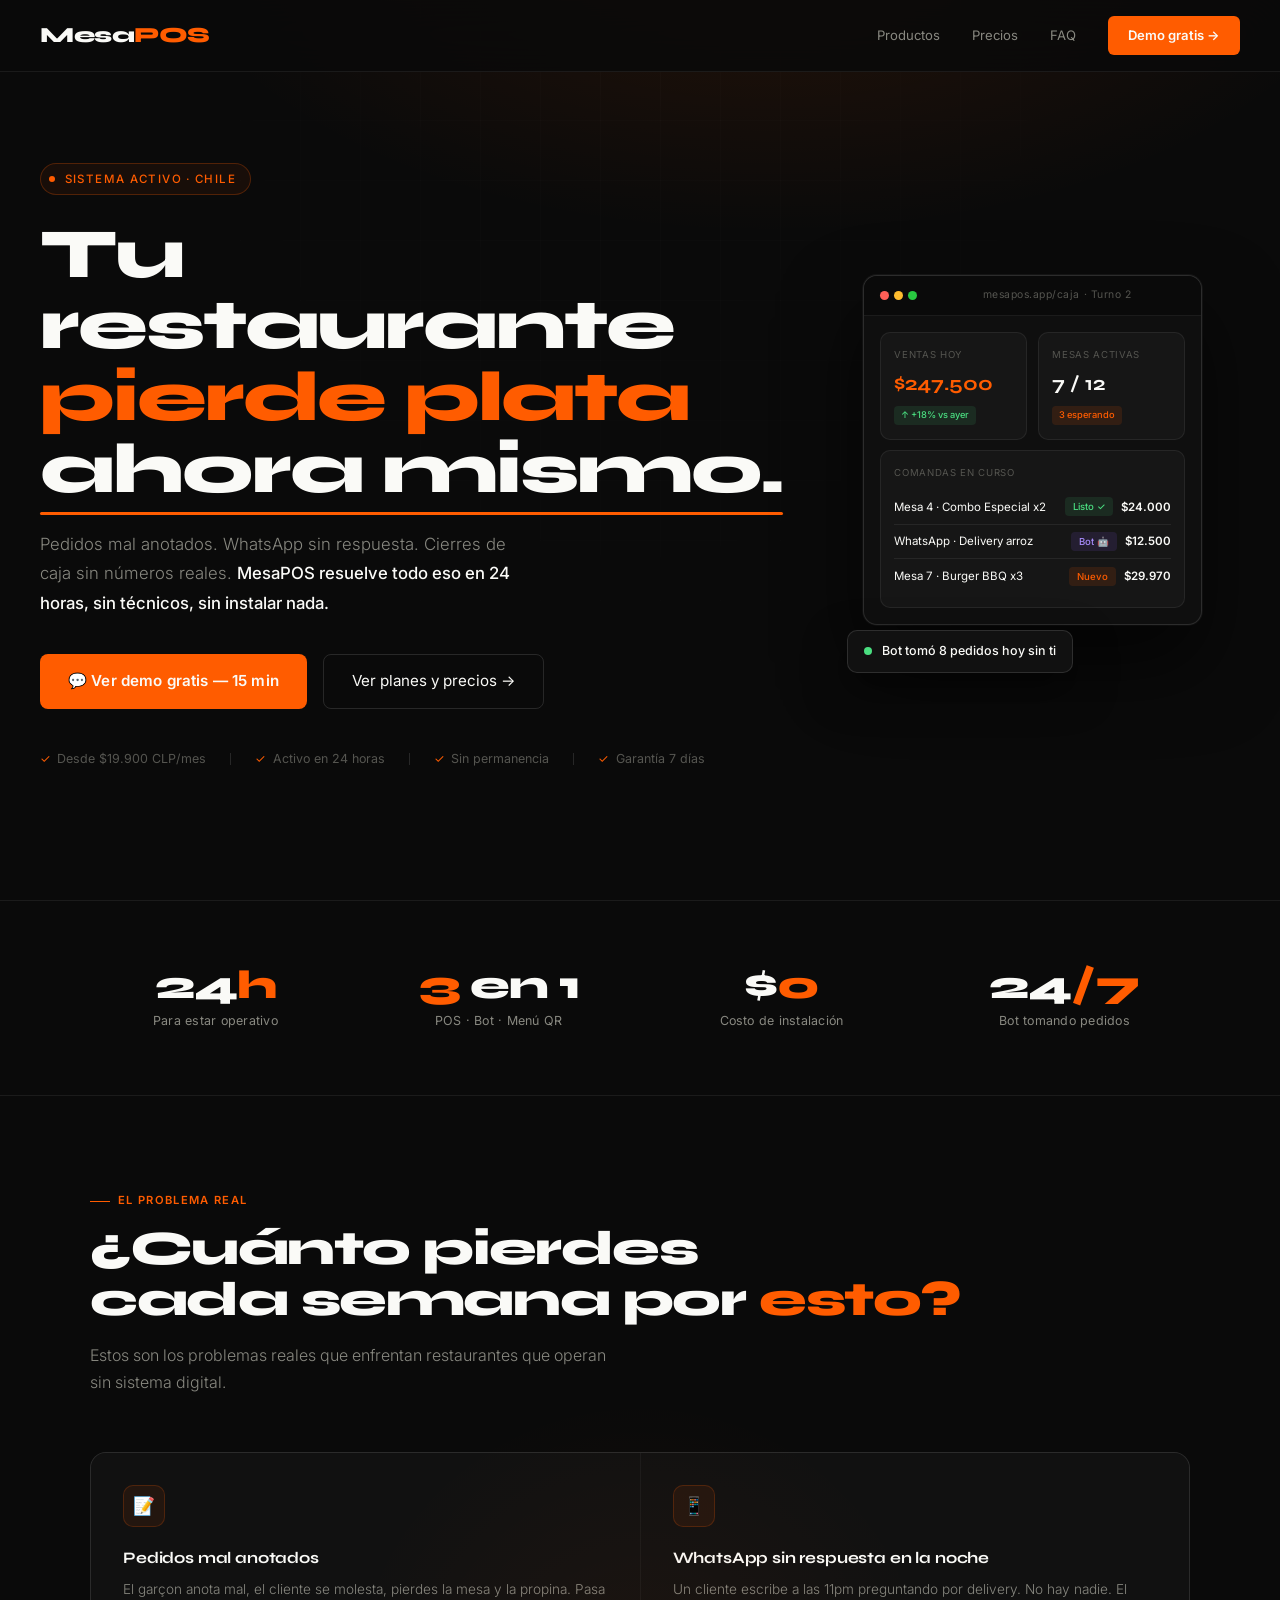
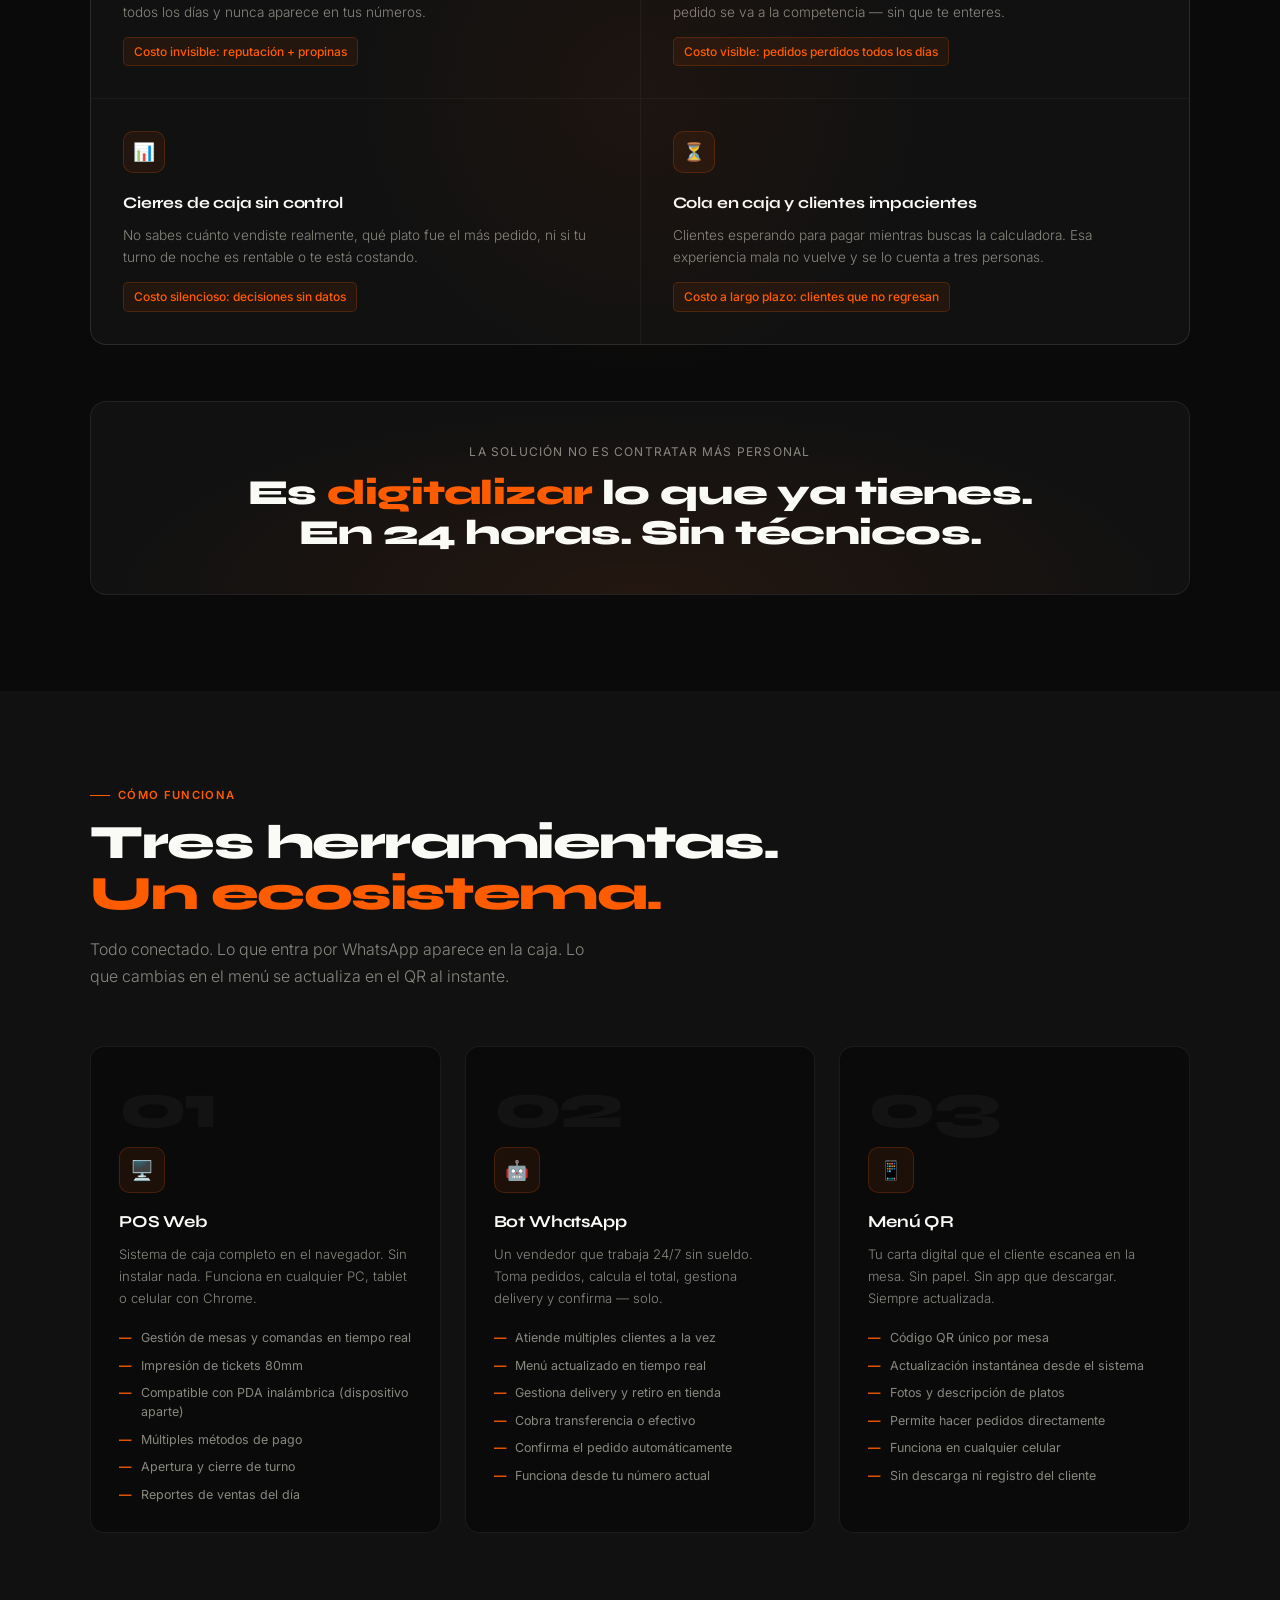
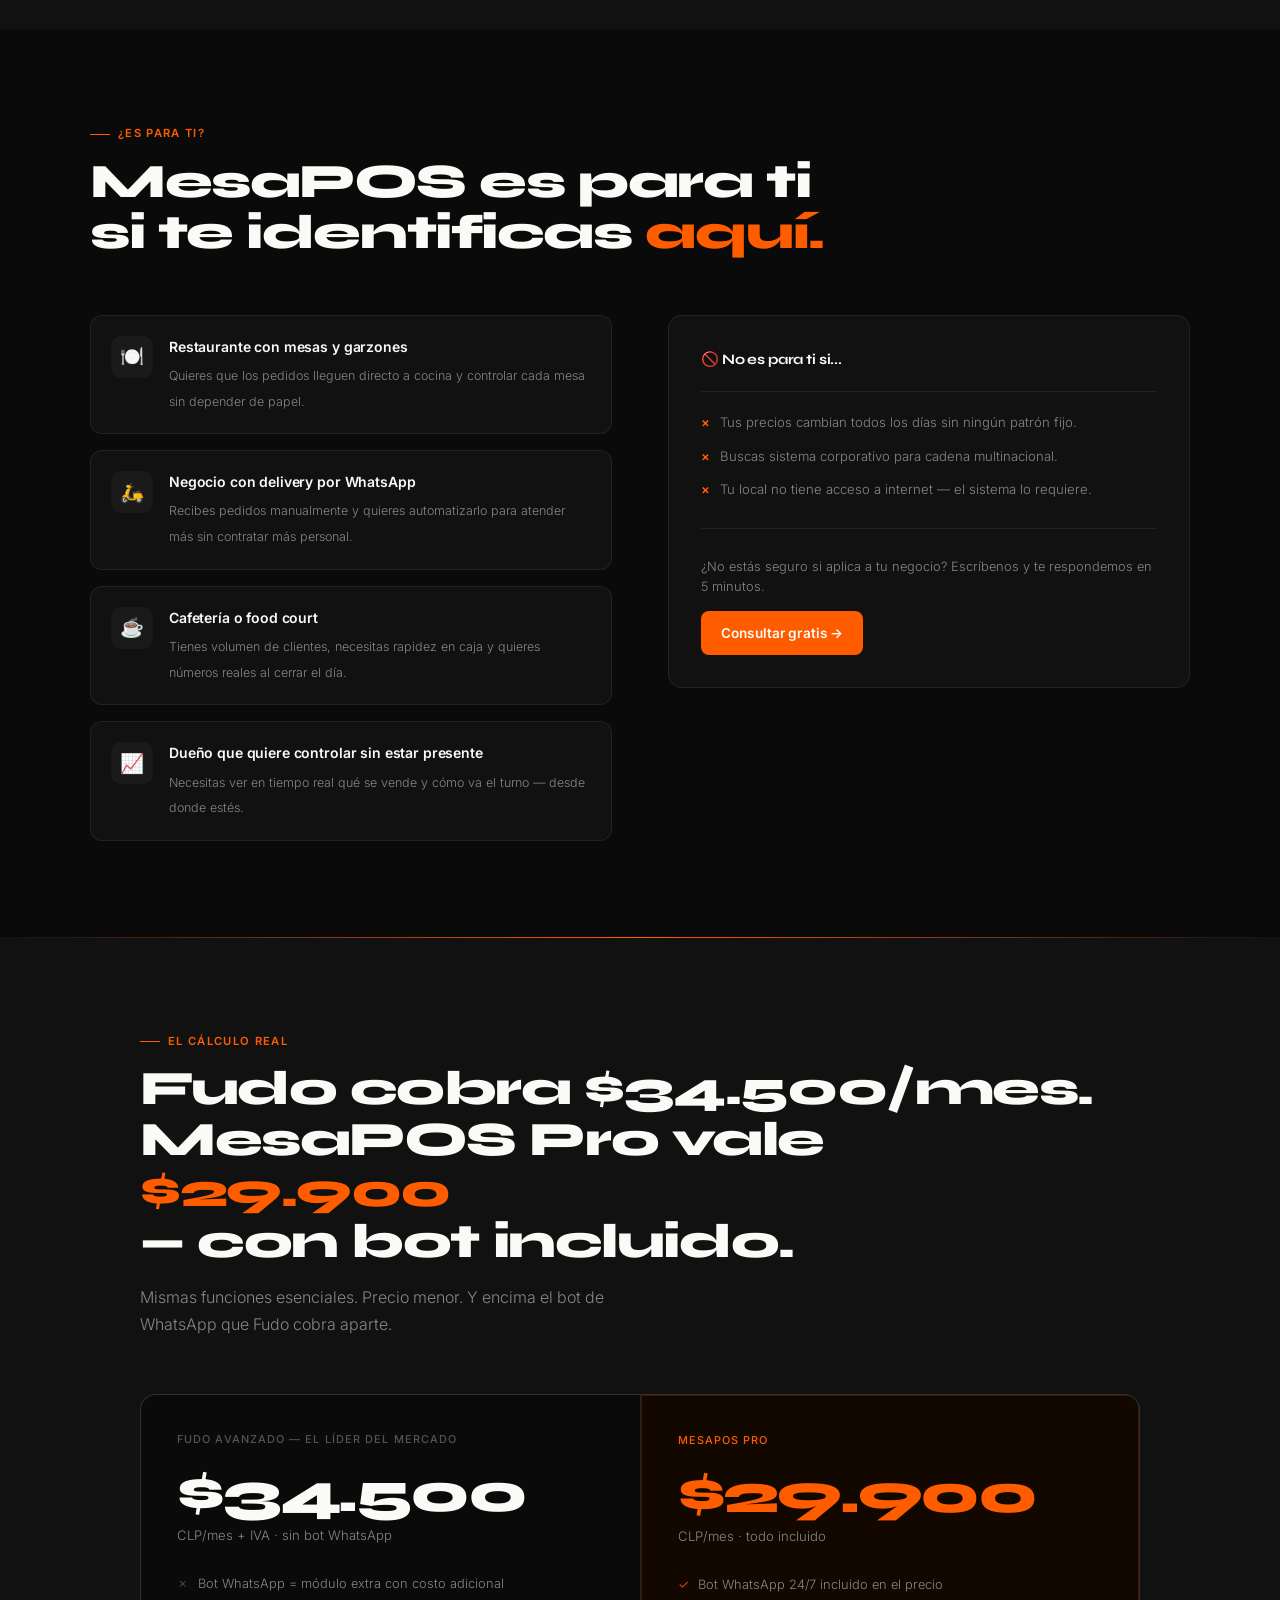
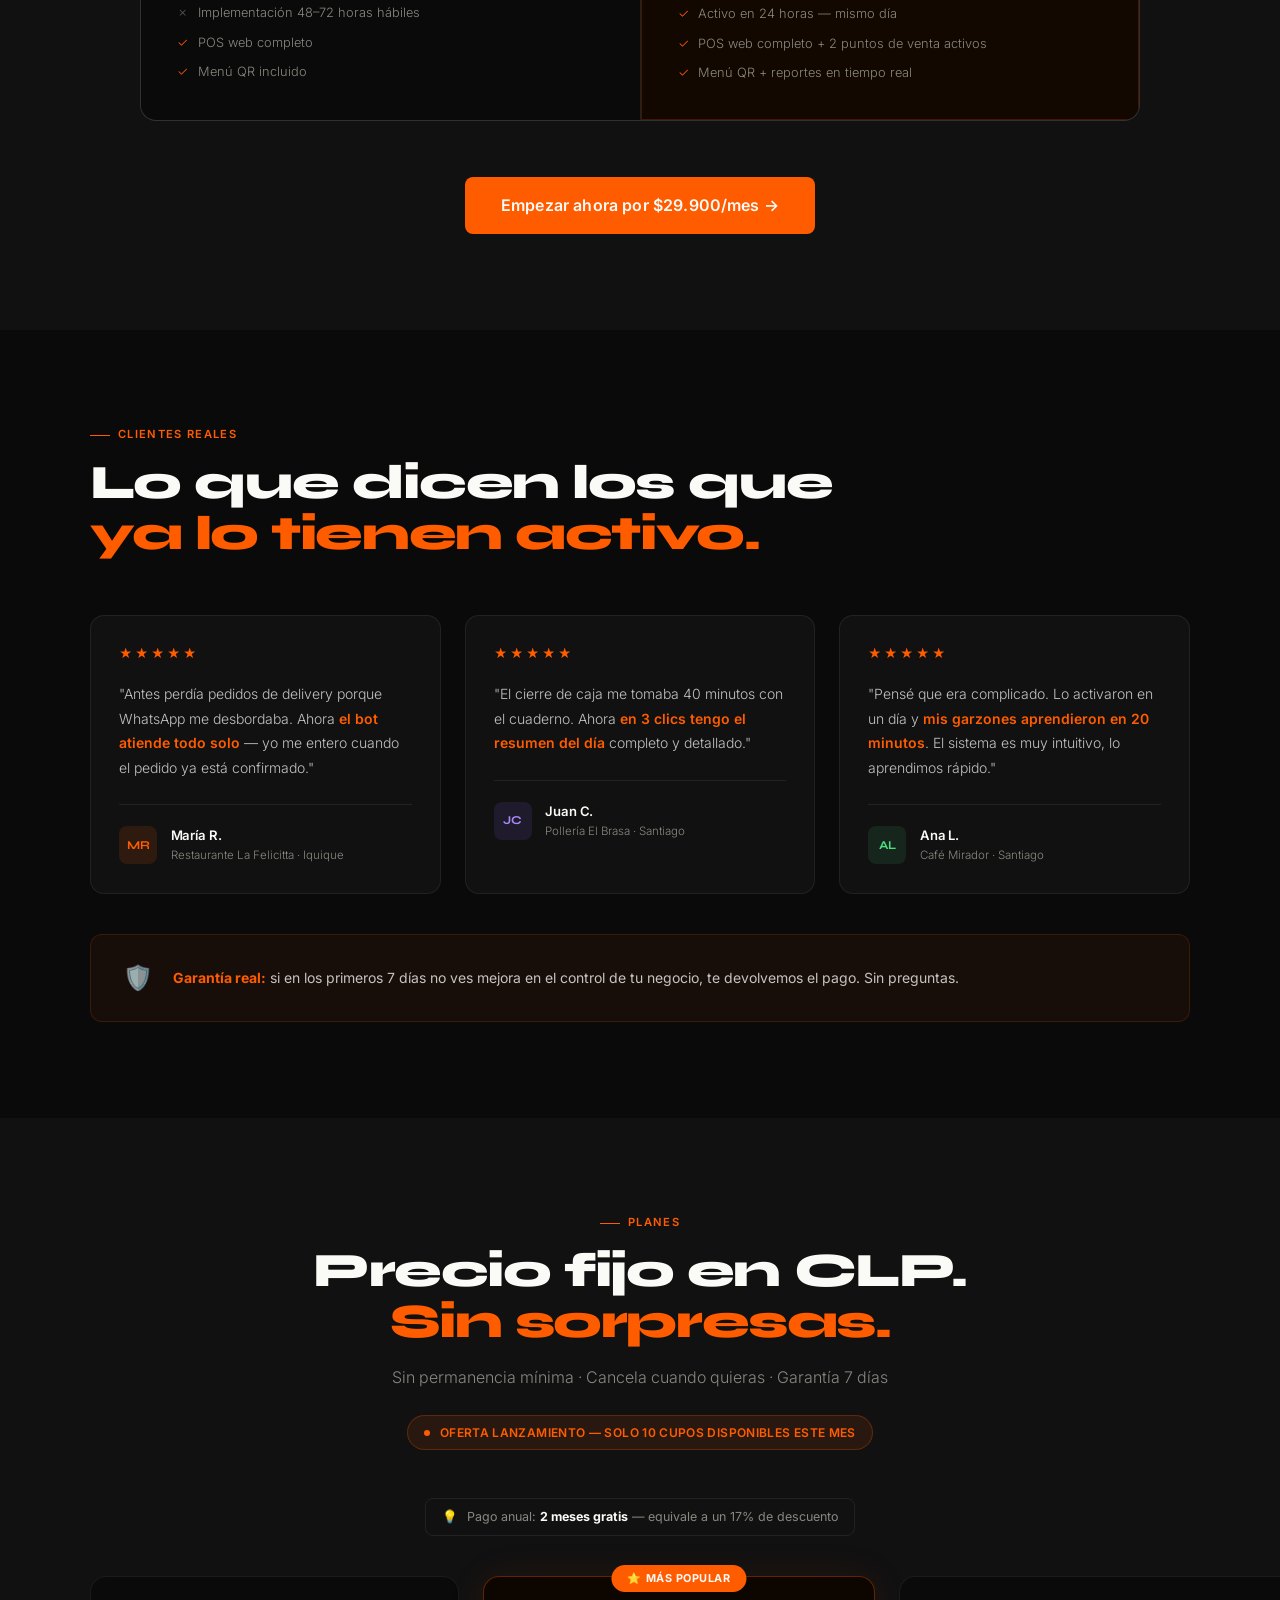
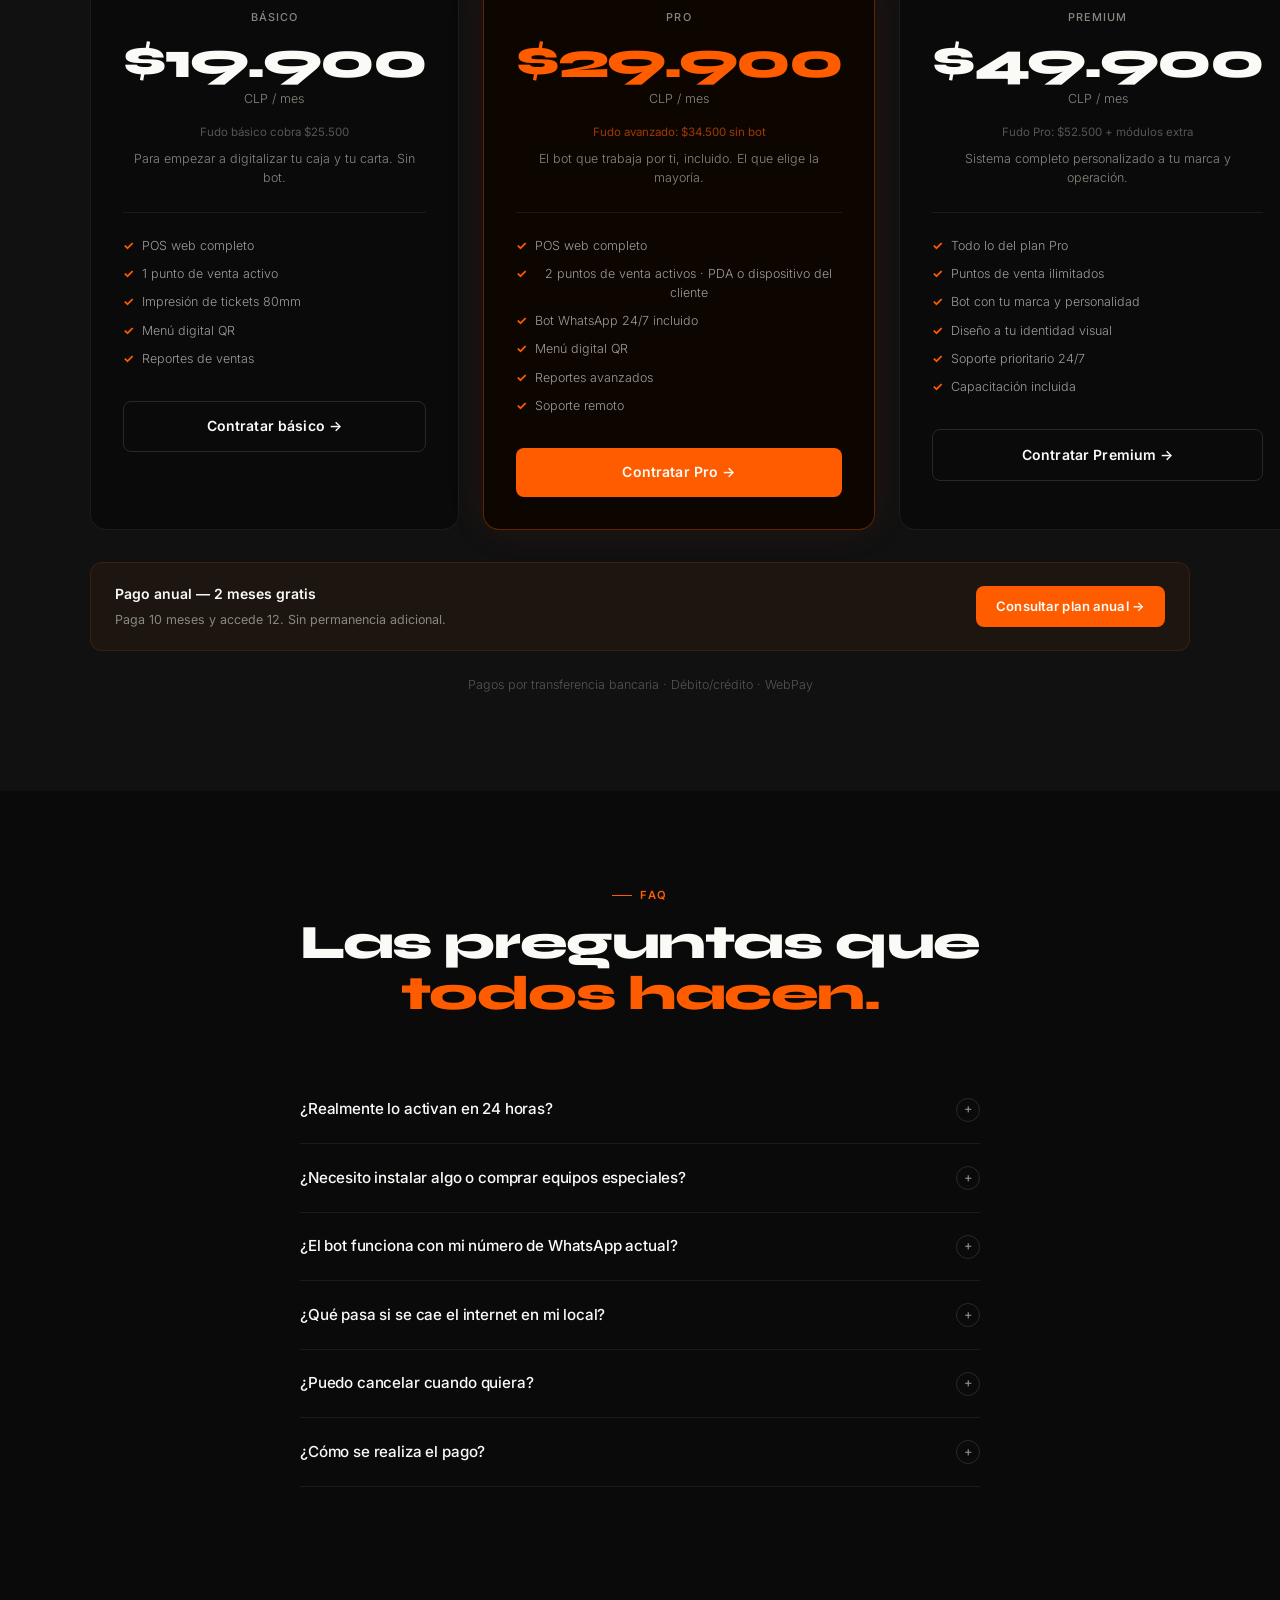
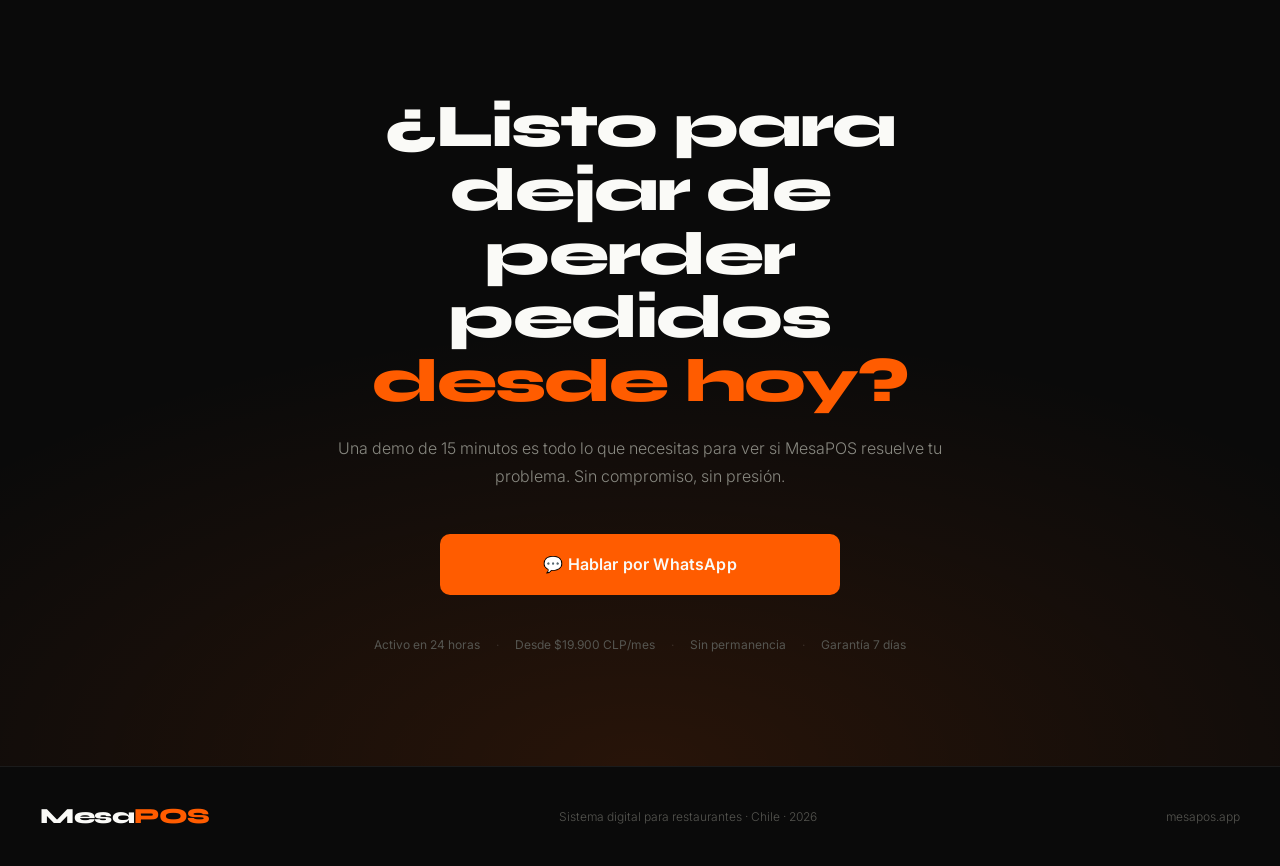
==== index.html @ fc8d6cb5 "Aclarar dispositivos y equipos en MesaPOS" ====
<!DOCTYPE html>
<html lang="es">
<head>
<meta charset="UTF-8"/>
<meta name="viewport" content="width=device-width, initial-scale=1.0"/>
<title>MesaPOS — Sistema Digital para Restaurantes en Chile</title>
<meta name="description" content="Sistema POS web + Bot WhatsApp + Menú QR para restaurantes en Chile. Desde $19.900 CLP/mes. Activo en 24 horas."/>
<link rel="preconnect" href="https://fonts.googleapis.com"/>
<link href="https://fonts.googleapis.com/css2?family=Syne:wght@400;500;600;700;800&family=Inter:wght@300;400;500;600&display=swap" rel="stylesheet"/>
<style>
*,*::before,*::after{box-sizing:border-box;margin:0;padding:0}
:root{
  --ink:#0A0A0A;--ink2:#111111;--ink3:#1A1A1A;
  --orange:#FF5C00;--orange2:#FF7A2E;--orange-pale:rgba(255,92,0,0.08);
  --cream:#F5F0E8;--white:#FAFAF7;--gray:#888880;--gray2:#555550;
  --border:rgba(255,255,255,0.07);--border2:rgba(255,255,255,0.12);
  --syne:'Syne',sans-serif;--inter:'Inter',sans-serif;
}
html{scroll-behavior:smooth}
body{font-family:var(--inter);background:var(--ink);color:var(--white);overflow-x:hidden;line-height:1.6;font-size:16px}
a{text-decoration:none;color:inherit}
nav{position:fixed;top:0;left:0;right:0;z-index:100;padding:1rem 2.5rem;display:flex;align-items:center;justify-content:space-between;border-bottom:1px solid var(--border);background:rgba(10,10,10,0.85);backdrop-filter:blur(20px)}
.logo{font-family:var(--syne);font-size:1.35rem;font-weight:800;letter-spacing:-0.02em}
.logo span{color:var(--orange)}
.nav-links{display:flex;gap:2rem;align-items:center}
.nav-links a{font-size:0.82rem;color:var(--gray);font-weight:400;transition:color 0.2s}
.nav-links a:hover{color:var(--white)}
.nav-cta{background:var(--orange);color:var(--white)!important;padding:0.55rem 1.25rem;border-radius:6px;font-weight:600!important;font-size:0.82rem!important;transition:all 0.2s!important}
.nav-cta:hover{background:var(--orange2)!important;transform:translateY(-1px)!important}
.hero{min-height:100vh;display:flex;align-items:center;padding:7rem 2.5rem 5rem;position:relative;overflow:hidden}
.hero-bg{position:absolute;inset:0;background:radial-gradient(ellipse 80% 60% at 60% -10%,rgba(255,92,0,0.12) 0%,transparent 60%)}
.hero-grid{position:absolute;inset:0;background-image:linear-gradient(rgba(255,255,255,0.015) 1px,transparent 1px),linear-gradient(90deg,rgba(255,255,255,0.015) 1px,transparent 1px);background-size:60px 60px;mask-image:radial-gradient(ellipse at 50% 0%,black 0%,transparent 70%)}
.hero-inner{max-width:1200px;margin:0 auto;display:grid;grid-template-columns:1.1fr 0.9fr;gap:5rem;align-items:center;width:100%;position:relative;z-index:1}
.hero-eyebrow{display:inline-flex;align-items:center;gap:0.6rem;font-size:0.72rem;font-weight:500;color:var(--orange);text-transform:uppercase;letter-spacing:0.12em;margin-bottom:1.5rem;padding:0.35rem 0.85rem 0.35rem 0.5rem;border:1px solid rgba(255,92,0,0.25);border-radius:100px;background:rgba(255,92,0,0.06)}
.eyebrow-dot{width:6px;height:6px;background:var(--orange);border-radius:50%;animation:blink 2s infinite}
@keyframes blink{0%,100%{opacity:1;box-shadow:0 0 0 0 rgba(255,92,0,0.4)}50%{opacity:0.6;box-shadow:0 0 0 5px rgba(255,92,0,0)}}
h1{font-family:var(--syne);font-size:clamp(2.8rem,5.5vw,4.4rem);font-weight:800;line-height:1.02;letter-spacing:-0.03em;margin-bottom:1.5rem}
h1 .highlight{color:var(--orange);display:block}
h1 .underline-word{position:relative;white-space:nowrap}
h1 .underline-word::after{content:'';position:absolute;left:0;bottom:-4px;width:100%;height:3px;background:var(--orange);border-radius:2px}
.hero-desc{font-size:1.05rem;color:var(--gray);line-height:1.75;margin-bottom:2.25rem;max-width:480px;font-weight:300}
.hero-desc strong{color:var(--white);font-weight:500}
.hero-actions{display:flex;gap:1rem;flex-wrap:wrap;margin-bottom:2.5rem}
.btn-orange{display:inline-flex;align-items:center;gap:0.5rem;background:var(--orange);color:var(--white);padding:0.9rem 1.75rem;border-radius:8px;font-weight:600;font-size:0.95rem;transition:all 0.2s;letter-spacing:0.01em}
.btn-orange:hover{background:var(--orange2);transform:translateY(-2px);box-shadow:0 8px 30px rgba(255,92,0,0.35)}
.btn-outline{display:inline-flex;align-items:center;gap:0.5rem;border:1px solid var(--border2);color:var(--white);padding:0.9rem 1.75rem;border-radius:8px;font-weight:400;font-size:0.95rem;transition:all 0.2s}
.btn-outline:hover{border-color:rgba(255,255,255,0.3);background:rgba(255,255,255,0.04)}
.hero-trust{display:flex;align-items:center;gap:1.5rem;flex-wrap:wrap}
.trust-item{font-size:0.78rem;color:var(--gray2);display:flex;align-items:center;gap:0.4rem}
.trust-check{color:var(--orange);font-size:0.75rem}
.trust-sep{width:1px;height:12px;background:var(--border2)}
.pos-screen{background:#0F0F0F;border:1px solid var(--border2);border-radius:14px;overflow:hidden;box-shadow:0 40px 80px rgba(0,0,0,0.6),0 0 0 1px rgba(255,255,255,0.05)}
.pos-topbar{padding:0.7rem 1rem;background:#0A0A0A;border-bottom:1px solid var(--border);display:flex;align-items:center;gap:0.75rem}
.pos-dots{display:flex;gap:5px}
.pos-dot{width:9px;height:9px;border-radius:50%}
.pos-title{font-size:0.65rem;color:var(--gray2);flex:1;text-align:center;letter-spacing:0.05em}
.pos-body{padding:1rem}
.pos-row{display:grid;grid-template-columns:1fr 1fr;gap:0.65rem;margin-bottom:0.65rem}
.pos-card{background:#161616;border:1px solid var(--border);border-radius:10px;padding:0.85rem}
.pos-clabel{font-size:0.6rem;color:var(--gray2);text-transform:uppercase;letter-spacing:0.07em;margin-bottom:0.35rem}
.pos-cval{font-size:1.25rem;font-weight:700;font-family:var(--syne);color:var(--white)}
.pos-cval.orange{color:var(--orange)}
.pos-badge{display:inline-block;font-size:0.58rem;padding:2px 7px;border-radius:4px;margin-top:0.25rem;font-weight:500}
.badge-up{background:rgba(74,222,128,0.1);color:#4ADE80}
.badge-warn{background:rgba(255,92,0,0.12);color:var(--orange)}
.pos-list{background:#161616;border:1px solid var(--border);border-radius:10px;padding:0.85rem}
.pos-list-title{font-size:0.6rem;color:var(--gray2);text-transform:uppercase;letter-spacing:0.07em;margin-bottom:0.6rem}
.pos-order{display:flex;align-items:center;justify-content:space-between;padding:0.45rem 0;border-bottom:1px solid var(--border);gap:0.5rem}
.pos-order:last-child{border-bottom:none}
.pos-oname{font-size:0.72rem;color:var(--white);flex:1;white-space:nowrap;overflow:hidden;text-overflow:ellipsis}
.pos-ostatus{font-size:0.6rem;padding:2px 8px;border-radius:4px;white-space:nowrap;font-weight:500}
.s-done{background:rgba(74,222,128,0.1);color:#4ADE80}
.s-bot{background:rgba(139,92,246,0.12);color:#A78BFA}
.s-new{background:rgba(255,92,0,0.12);color:var(--orange)}
.pos-oprice{font-size:0.72rem;font-weight:600;color:var(--white);white-space:nowrap}
.float-pill{position:absolute;bottom:-16px;left:-16px;background:var(--ink2);border:1px solid var(--border2);border-radius:10px;padding:0.65rem 1rem;display:flex;align-items:center;gap:0.65rem;box-shadow:0 16px 40px rgba(0,0,0,0.5);font-size:0.78rem;font-weight:500}
.float-dot{width:8px;height:8px;background:#4ADE80;border-radius:50%;animation:blink 2s infinite}
.hero-visual{position:relative;padding-bottom:2rem}
.numbers{padding:4rem 2.5rem;border-top:1px solid var(--border);border-bottom:1px solid var(--border)}
.numbers-inner{max-width:1100px;margin:0 auto;display:grid;grid-template-columns:repeat(4,1fr);gap:2rem;text-align:center}
.num-val{font-family:var(--syne);font-size:2.5rem;font-weight:800;line-height:1;letter-spacing:-0.03em}
.num-val span{color:var(--orange)}
.num-label{font-size:0.78rem;color:var(--gray);margin-top:0.4rem;letter-spacing:0.02em}
.pain{padding:6rem 2.5rem;position:relative;overflow:hidden}
.pain::before{content:'';position:absolute;top:50%;left:50%;transform:translate(-50%,-50%);width:600px;height:600px;background:radial-gradient(circle,rgba(255,92,0,0.05) 0%,transparent 70%);pointer-events:none}
.section-inner{max-width:1100px;margin:0 auto}
.section-tag{font-size:0.7rem;font-weight:600;color:var(--orange);text-transform:uppercase;letter-spacing:0.12em;margin-bottom:0.85rem;display:flex;align-items:center;gap:0.5rem}
.section-tag::before{content:'';width:20px;height:1px;background:var(--orange)}
h2{font-family:var(--syne);font-size:clamp(2rem,4vw,3rem);font-weight:800;line-height:1.06;letter-spacing:-0.03em;margin-bottom:1rem}
h2 em{color:var(--orange);font-style:normal}
.section-sub{font-size:1rem;color:var(--gray);max-width:520px;line-height:1.7;font-weight:300}
.pain-grid{display:grid;grid-template-columns:repeat(2,1fr);gap:1px;background:var(--border);border-radius:16px;overflow:hidden;border:1px solid var(--border);margin-top:3.5rem}
.pain-card{background:var(--ink2);padding:2rem;transition:background 0.25s}
.pain-card:hover{background:var(--ink3)}
.pain-icon{width:42px;height:42px;background:var(--orange-pale);border:1px solid rgba(255,92,0,0.2);border-radius:10px;display:flex;align-items:center;justify-content:center;font-size:1.1rem;margin-bottom:1.1rem}
.pain-title{font-family:var(--syne);font-size:1rem;font-weight:700;margin-bottom:0.5rem;letter-spacing:-0.01em}
.pain-text{font-size:0.85rem;color:var(--gray);line-height:1.65;font-weight:300}
.pain-cost{display:inline-block;margin-top:0.85rem;font-size:0.75rem;color:var(--orange);background:var(--orange-pale);border:1px solid rgba(255,92,0,0.2);padding:4px 10px;border-radius:5px;font-weight:500}
.pain-bridge{text-align:center;margin-top:3.5rem;padding:2.5rem;background:var(--ink2);border:1px solid var(--border);border-radius:16px;position:relative;overflow:hidden}
.pain-bridge::before{content:'';position:absolute;inset:0;background:radial-gradient(ellipse at 50% 100%,rgba(255,92,0,0.08) 0%,transparent 70%)}
.bridge-label{font-size:0.75rem;color:var(--gray);text-transform:uppercase;letter-spacing:0.1em;margin-bottom:0.75rem;position:relative}
.bridge-text{font-family:var(--syne);font-size:clamp(1.5rem,3vw,2.2rem);font-weight:800;letter-spacing:-0.02em;line-height:1.15;position:relative}
.bridge-text em{color:var(--orange);font-style:normal}
.solution{padding:6rem 2.5rem;background:var(--ink2)}
.products-grid{display:grid;grid-template-columns:repeat(3,1fr);gap:1.5rem;margin-top:3.5rem}
.prod-card{border:1px solid var(--border);border-radius:14px;padding:1.75rem;background:var(--ink);transition:all 0.3s;position:relative;overflow:hidden}
.prod-card::before{content:'';position:absolute;inset:0;background:radial-gradient(ellipse at 0% 0%,rgba(255,92,0,0.06) 0%,transparent 60%);opacity:0;transition:opacity 0.3s}
.prod-card:hover{border-color:rgba(255,92,0,0.3);transform:translateY(-4px);box-shadow:0 20px 40px rgba(0,0,0,0.4)}
.prod-card:hover::before{opacity:1}
.prod-num{font-family:var(--syne);font-size:4rem;font-weight:800;color:rgba(255,255,255,0.04);line-height:1;margin-bottom:0.5rem;letter-spacing:-0.04em}
.prod-icon{width:46px;height:46px;background:var(--orange-pale);border:1px solid rgba(255,92,0,0.2);border-radius:10px;display:flex;align-items:center;justify-content:center;font-size:1.2rem;margin-bottom:1rem}
.prod-name{font-family:var(--syne);font-size:1.05rem;font-weight:700;margin-bottom:0.5rem;letter-spacing:-0.01em}
.prod-desc{font-size:0.82rem;color:var(--gray);line-height:1.65;margin-bottom:1.25rem;font-weight:300}
.prod-features{list-style:none;display:flex;flex-direction:column;gap:0.55rem}
.prod-features li{font-size:0.78rem;color:var(--gray);display:flex;align-items:flex-start;gap:0.6rem;line-height:1.5}
.prod-features li::before{content:'—';color:var(--orange);font-weight:600;flex-shrink:0}
.forwho{padding:6rem 2.5rem}
.forwho-grid{display:grid;grid-template-columns:1fr 1fr;gap:3.5rem;align-items:start;margin-top:3.5rem}
.profile-stack{display:flex;flex-direction:column;gap:1rem}
.profile{display:flex;align-items:flex-start;gap:1rem;padding:1.25rem;border:1px solid var(--border);border-radius:12px;background:var(--ink2);transition:all 0.25s}
.profile:hover{border-color:rgba(255,92,0,0.25);background:#161616}
.profile-emoji{width:42px;height:42px;border-radius:10px;background:var(--ink3);display:flex;align-items:center;justify-content:center;font-size:1.2rem;flex-shrink:0}
.profile-body strong{font-size:0.875rem;font-weight:600;display:block;margin-bottom:0.25rem;letter-spacing:-0.01em}
.profile-body span{font-size:0.78rem;color:var(--gray);line-height:1.55;font-weight:300}
.nofor-box{background:var(--ink2);border:1px solid var(--border);border-radius:14px;padding:2rem}
.nofor-head{font-family:var(--syne);font-size:0.9rem;font-weight:700;margin-bottom:1.25rem;padding-bottom:1.25rem;border-bottom:1px solid var(--border);letter-spacing:-0.01em}
.nofor-item{font-size:0.82rem;color:var(--gray);display:flex;gap:0.6rem;align-items:flex-start;margin-bottom:0.85rem;line-height:1.55;font-weight:300}
.nofor-x{color:var(--orange);flex-shrink:0;font-weight:600}
.nofor-cta{margin-top:1.75rem;padding-top:1.75rem;border-top:1px solid var(--border)}
.nofor-cta p{font-size:0.8rem;color:var(--gray);margin-bottom:0.85rem;font-weight:300}
.anchor{padding:6rem 2.5rem;background:var(--ink2);position:relative;overflow:hidden}
.anchor::before{content:'';position:absolute;top:0;left:0;right:0;height:1px;background:linear-gradient(90deg,transparent,var(--orange),transparent)}
.anchor-inner{max-width:1000px;margin:0 auto}
.compare-wrap{display:grid;grid-template-columns:1fr 1fr;gap:1px;background:var(--border);border-radius:16px;overflow:hidden;border:1px solid var(--border);margin:3.5rem 0}
.compare-col{padding:2.25rem;background:var(--ink)}
.compare-col.hot{background:#130800;border:1px solid rgba(255,92,0,0.2)}
.compare-label{font-size:0.68rem;text-transform:uppercase;letter-spacing:0.1em;color:var(--gray2);margin-bottom:1rem;font-weight:500}
.compare-label.orange{color:var(--orange)}
.compare-price{font-family:var(--syne);font-size:3.5rem;font-weight:800;line-height:1;letter-spacing:-0.04em;margin-bottom:0.25rem}
.compare-price.orange{color:var(--orange)}
.compare-period{font-size:0.82rem;color:var(--gray);font-weight:300;margin-bottom:1.75rem}
.compare-items{display:flex;flex-direction:column;gap:0.65rem}
.ci{font-size:0.8rem;color:var(--gray);display:flex;gap:0.6rem;align-items:flex-start;line-height:1.5;font-weight:300}
.ci.good .ci-icon{color:var(--orange)}
.anchor-cta{text-align:center}
.testimonials{padding:6rem 2.5rem}
.testi-grid{display:grid;grid-template-columns:repeat(3,1fr);gap:1.5rem;margin-top:3.5rem}
.testi{background:var(--ink2);border:1px solid var(--border);border-radius:14px;padding:1.75rem;transition:all 0.25s}
.testi:hover{border-color:rgba(255,92,0,0.2);box-shadow:0 8px 24px rgba(0,0,0,0.4)}
.testi-stars{color:var(--orange);font-size:0.8rem;letter-spacing:3px;margin-bottom:1.1rem}
.testi-quote{font-size:0.875rem;color:rgba(255,255,255,0.75);line-height:1.75;margin-bottom:1.5rem;font-weight:300}
.testi-quote strong{color:var(--orange);font-weight:600}
.testi-author{display:flex;align-items:center;gap:0.85rem;padding-top:1.25rem;border-top:1px solid var(--border)}
.testi-av{width:38px;height:38px;border-radius:8px;display:flex;align-items:center;justify-content:center;font-size:0.75rem;font-weight:700;font-family:var(--syne);flex-shrink:0}
.testi-name{font-size:0.82rem;font-weight:600;letter-spacing:-0.01em}
.testi-biz{font-size:0.72rem;color:var(--gray);font-weight:300}
.guarantee-strip{margin-top:2.5rem;padding:1.5rem 2rem;background:rgba(255,92,0,0.06);border:1px solid rgba(255,92,0,0.15);border-radius:12px;display:flex;align-items:center;gap:1.25rem;font-size:0.875rem;color:rgba(255,255,255,0.75)}
.guarantee-icon{font-size:1.5rem;flex-shrink:0}
.guarantee-strip strong{color:var(--orange)}
.pricing{padding:6rem 2.5rem;background:var(--ink2)}
.urgency{display:inline-flex;align-items:center;gap:0.6rem;background:rgba(255,92,0,0.1);border:1px solid rgba(255,92,0,0.25);color:var(--orange);font-size:0.75rem;font-weight:600;padding:0.45rem 1rem;border-radius:100px;margin-bottom:3rem;letter-spacing:0.03em;text-transform:uppercase}
.urgency-dot{width:6px;height:6px;background:var(--orange);border-radius:50%;animation:blink 1.5s infinite}
.plans{display:grid;grid-template-columns:repeat(3,1fr);gap:1.5rem;margin-top:2.5rem}
.plan{background:var(--ink);border:1px solid var(--border);border-radius:16px;padding:2rem;position:relative;transition:all 0.3s}
.plan.featured{background:#0D0600;border-color:rgba(255,92,0,0.35);box-shadow:0 0 40px rgba(255,92,0,0.08)}
.plan-badge{position:absolute;top:-12px;left:50%;transform:translateX(-50%);background:var(--orange);color:var(--white);font-size:0.68rem;font-weight:700;padding:0.3rem 1rem;border-radius:100px;white-space:nowrap;letter-spacing:0.05em;text-transform:uppercase}
.plan-tier{font-size:0.68rem;text-transform:uppercase;letter-spacing:0.1em;color:var(--gray);margin-bottom:0.5rem;font-weight:500}
.plan-price{font-family:var(--syne);font-size:3.2rem;font-weight:800;line-height:1;letter-spacing:-0.04em;margin-bottom:0.2rem}
.plan-price.accent{color:var(--orange)}
.plan-usd{font-size:0.78rem;color:var(--gray);font-weight:300;margin-bottom:0.85rem}
.plan-compare{font-size:0.72rem;color:var(--gray2);margin-bottom:0.5rem}
.plan-compare.accent{color:rgba(255,92,0,0.6)}
.plan-desc{font-size:0.78rem;color:var(--gray);margin-bottom:1.5rem;padding-bottom:1.5rem;border-bottom:1px solid var(--border);line-height:1.55;font-weight:300}
.plan-feats{list-style:none;display:flex;flex-direction:column;gap:0.6rem;margin-bottom:2rem}
.plan-feats li{font-size:0.78rem;color:rgba(255,255,255,0.6);display:flex;gap:0.5rem;align-items:flex-start;line-height:1.5;font-weight:300}
.plan-feats li::before{content:'✓';color:var(--orange);font-weight:700;flex-shrink:0}
.plan-btn{display:block;text-align:center;padding:0.85rem;border-radius:8px;font-size:0.875rem;font-weight:600;letter-spacing:0.01em;transition:all 0.2s}
.plan-btn.main{background:var(--orange);color:var(--white)}
.plan-btn.main:hover{background:var(--orange2);transform:translateY(-1px)}
.plan-btn.ghost{border:1px solid var(--border2);color:var(--white)}
.plan-btn.ghost:hover{border-color:rgba(255,255,255,0.3);background:rgba(255,255,255,0.04)}
.plan-note{text-align:center;margin-top:2rem;font-size:0.78rem;color:var(--gray2);font-weight:300}
.faq{padding:6rem 2.5rem}
.faq-wrap{max-width:680px;margin:3.5rem auto 0}
.faq-item{border-bottom:1px solid var(--border)}
.faq-q{font-size:0.95rem;font-weight:500;padding:1.35rem 0;cursor:pointer;display:flex;justify-content:space-between;align-items:center;gap:1rem;user-select:none;letter-spacing:-0.01em;transition:color 0.2s}
.faq-q:hover{color:rgba(255,255,255,0.8)}
.faq-toggle{width:24px;height:24px;border:1px solid var(--border2);border-radius:50%;display:flex;align-items:center;justify-content:center;font-size:0.8rem;color:var(--gray);flex-shrink:0;transition:all 0.25s}
.faq-item.open .faq-toggle{background:var(--orange);border-color:var(--orange);color:var(--white);transform:rotate(45deg)}
.faq-a{font-size:0.85rem;color:var(--gray);max-height:0;overflow:hidden;transition:max-height 0.35s ease,padding 0.2s;line-height:1.7;font-weight:300}
.faq-item.open .faq-a{max-height:200px;padding-bottom:1.35rem}
.final{padding:7rem 2.5rem;position:relative;overflow:hidden}
.final-bg{position:absolute;inset:0;background:radial-gradient(ellipse 100% 80% at 50% 100%,rgba(255,92,0,0.12) 0%,transparent 70%)}
.final-inner{max-width:680px;margin:0 auto;text-align:center;position:relative;z-index:1}
.final h2{font-family:var(--syne);font-size:clamp(2.5rem,5vw,3.8rem);font-weight:800;line-height:1.05;letter-spacing:-0.03em;margin-bottom:1.25rem}
.final-sub{font-size:1rem;color:var(--gray);line-height:1.75;margin-bottom:2.75rem;font-weight:300}
.final-actions{display:flex;flex-direction:column;align-items:center;gap:0.85rem;margin-bottom:2.5rem}
.btn-final{display:flex;align-items:center;justify-content:center;gap:0.65rem;width:100%;max-width:400px;padding:1.1rem 2rem;border-radius:10px;font-weight:600;font-size:1rem;transition:all 0.25s;letter-spacing:0.01em}
.btn-final.primary{background:var(--orange);color:var(--white)}
.btn-final.primary:hover{background:var(--orange2);transform:translateY(-2px);box-shadow:0 12px 40px rgba(255,92,0,0.3)}
.final-meta{font-size:0.75rem;color:var(--gray2);display:flex;align-items:center;justify-content:center;gap:1rem;flex-wrap:wrap}
.meta-sep{color:var(--border2)}
footer{padding:2rem 2.5rem;border-top:1px solid var(--border);display:flex;align-items:center;justify-content:space-between;flex-wrap:wrap;gap:1rem}
footer p{font-size:0.75rem;color:var(--gray2);font-weight:300}
.reveal{opacity:0;transform:translateY(28px);transition:opacity 0.65s cubic-bezier(0.16,1,0.3,1),transform 0.65s cubic-bezier(0.16,1,0.3,1)}
.reveal.in{opacity:1;transform:none}
.reveal-d1{transition-delay:0.1s}
.reveal-d2{transition-delay:0.2s}
@media(max-width:900px){
  .hero-inner,.forwho-grid{grid-template-columns:1fr}
  .hero-visual{display:none}
  .products-grid,.testi-grid,.plans{grid-template-columns:1fr}
  .pain-grid,.compare-wrap{grid-template-columns:1fr}
  .numbers-inner{grid-template-columns:repeat(2,1fr)}
  nav{padding:1rem 1.25rem}
  .nav-links{display:none}
  .hero,.pain,.solution,.forwho,.anchor,.testimonials,.pricing,.faq,.final{padding-left:1.25rem;padding-right:1.25rem}
}
</style>
</head>
<body>

<nav>
  <a href="#" class="logo">Mesa<span>POS</span></a>
  <div class="nav-links">
    <a href="#solution">Productos</a>
    <a href="#pricing">Precios</a>
    <a href="#faq">FAQ</a>
    <a href="https://wa.me/56964629963?text=Hola,%20quiero%20una%20demo%20de%20MesaPOS" class="nav-cta">Demo gratis →</a>
  </div>
</nav>

<section class="hero">
  <div class="hero-bg"></div>
  <div class="hero-grid"></div>
  <div class="hero-inner">
    <div>
      <div class="hero-eyebrow"><span class="eyebrow-dot"></span>Sistema activo · Chile</div>
      <h1>Tu restaurante <span class="highlight">pierde plata</span> <span class="underline-word">ahora mismo.</span></h1>
      <p class="hero-desc">Pedidos mal anotados. WhatsApp sin respuesta. Cierres de caja sin números reales. <strong>MesaPOS resuelve todo eso en 24 horas, sin técnicos, sin instalar nada.</strong></p>
      <div class="hero-actions">
        <a href="https://wa.me/56964629963?text=Hola,%20quiero%20una%20demo%20gratuita%20de%20MesaPOS" class="btn-orange">💬 Ver demo gratis — 15 min</a>
        <a href="#pricing" class="btn-outline">Ver planes y precios →</a>
      </div>
      <div class="hero-trust">
        <span class="trust-item"><span class="trust-check">✓</span> Desde $19.900 CLP/mes</span>
        <span class="trust-sep"></span>
        <span class="trust-item"><span class="trust-check">✓</span> Activo en 24 horas</span>
        <span class="trust-sep"></span>
        <span class="trust-item"><span class="trust-check">✓</span> Sin permanencia</span>
        <span class="trust-sep"></span>
        <span class="trust-item"><span class="trust-check">✓</span> Garantía 7 días</span>
      </div>
    </div>
    <div class="hero-visual">
      <div class="pos-screen">
        <div class="pos-topbar">
          <div class="pos-dots">
            <div class="pos-dot" style="background:#FF5F57"></div>
            <div class="pos-dot" style="background:#FEBC2E"></div>
            <div class="pos-dot" style="background:#28C840"></div>
          </div>
          <div class="pos-title">mesapos.app/caja · Turno 2</div>
        </div>
        <div class="pos-body">
          <div class="pos-row">
            <div class="pos-card">
              <div class="pos-clabel">Ventas hoy</div>
              <div class="pos-cval orange">$247.500</div>
              <div class="pos-badge badge-up">↑ +18% vs ayer</div>
            </div>
            <div class="pos-card">
              <div class="pos-clabel">Mesas activas</div>
              <div class="pos-cval">7 / 12</div>
              <div class="pos-badge badge-warn">3 esperando</div>
            </div>
          </div>
          <div class="pos-list">
            <div class="pos-list-title">Comandas en curso</div>
            <div class="pos-order">
              <span class="pos-oname">Mesa 4 · Combo Especial x2</span>
              <span class="pos-ostatus s-done">Listo ✓</span>
              <span class="pos-oprice">$24.000</span>
            </div>
            <div class="pos-order">
              <span class="pos-oname">WhatsApp · Delivery arroz</span>
              <span class="pos-ostatus s-bot">Bot 🤖</span>
              <span class="pos-oprice">$12.500</span>
            </div>
            <div class="pos-order">
              <span class="pos-oname">Mesa 7 · Burger BBQ x3</span>
              <span class="pos-ostatus s-new">Nuevo</span>
              <span class="pos-oprice">$29.970</span>
            </div>
          </div>
        </div>
      </div>
      <div class="float-pill"><span class="float-dot"></span>Bot tomó 8 pedidos hoy sin ti</div>
    </div>
  </div>
</section>

<section class="numbers">
  <div class="numbers-inner">
    <div class="reveal"><div class="num-val">24<span>h</span></div><div class="num-label">Para estar operativo</div></div>
    <div class="reveal reveal-d1"><div class="num-val"><span>3</span> en 1</div><div class="num-label">POS · Bot · Menú QR</div></div>
    <div class="reveal reveal-d1"><div class="num-val">$<span>0</span></div><div class="num-label">Costo de instalación</div></div>
    <div class="reveal reveal-d2"><div class="num-val">24<span>/7</span></div><div class="num-label">Bot tomando pedidos</div></div>
  </div>
</section>

<section class="pain">
  <div class="section-inner">
    <div class="reveal">
      <div class="section-tag">El problema real</div>
      <h2>¿Cuánto pierdes<br/>cada semana por <em>esto?</em></h2>
      <p class="section-sub">Estos son los problemas reales que enfrentan restaurantes que operan sin sistema digital.</p>
    </div>
    <div class="pain-grid reveal">
      <div class="pain-card"><div class="pain-icon">📝</div><div class="pain-title">Pedidos mal anotados</div><div class="pain-text">El garçon anota mal, el cliente se molesta, pierdes la mesa y la propina. Pasa todos los días y nunca aparece en tus números.</div><div class="pain-cost">Costo invisible: reputación + propinas</div></div>
      <div class="pain-card"><div class="pain-icon">📱</div><div class="pain-title">WhatsApp sin respuesta en la noche</div><div class="pain-text">Un cliente escribe a las 11pm preguntando por delivery. No hay nadie. El pedido se va a la competencia — sin que te enteres.</div><div class="pain-cost">Costo visible: pedidos perdidos todos los días</div></div>
      <div class="pain-card"><div class="pain-icon">📊</div><div class="pain-title">Cierres de caja sin control</div><div class="pain-text">No sabes cuánto vendiste realmente, qué plato fue el más pedido, ni si tu turno de noche es rentable o te está costando.</div><div class="pain-cost">Costo silencioso: decisiones sin datos</div></div>
      <div class="pain-card"><div class="pain-icon">⏳</div><div class="pain-title">Cola en caja y clientes impacientes</div><div class="pain-text">Clientes esperando para pagar mientras buscas la calculadora. Esa experiencia mala no vuelve y se lo cuenta a tres personas.</div><div class="pain-cost">Costo a largo plazo: clientes que no regresan</div></div>
    </div>
    <div class="pain-bridge reveal">
      <p class="bridge-label">La solución no es contratar más personal</p>
      <div class="bridge-text">Es <em>digitalizar</em> lo que ya tienes.<br/>En 24 horas. Sin técnicos.</div>
    </div>
  </div>
</section>

<section class="solution" id="solution">
  <div class="section-inner">
    <div class="reveal">
      <div class="section-tag">Cómo funciona</div>
      <h2>Tres herramientas.<br/><em>Un ecosistema.</em></h2>
      <p class="section-sub">Todo conectado. Lo que entra por WhatsApp aparece en la caja. Lo que cambias en el menú se actualiza en el QR al instante.</p>
    </div>
    <div class="products-grid">
      <div class="prod-card reveal"><div class="prod-num">01</div><div class="prod-icon">🖥️</div><div class="prod-name">POS Web</div><div class="prod-desc">Sistema de caja completo en el navegador. Sin instalar nada. Funciona en cualquier PC, tablet o celular con Chrome.</div><ul class="prod-features"><li>Gestión de mesas y comandas en tiempo real</li><li>Impresión de tickets 80mm</li><li>Compatible con PDA inalámbrica (dispositivo aparte)</li><li>Múltiples métodos de pago</li><li>Apertura y cierre de turno</li><li>Reportes de ventas del día</li></ul></div>
      <div class="prod-card reveal reveal-d1"><div class="prod-num">02</div><div class="prod-icon">🤖</div><div class="prod-name">Bot WhatsApp</div><div class="prod-desc">Un vendedor que trabaja 24/7 sin sueldo. Toma pedidos, calcula el total, gestiona delivery y confirma — solo.</div><ul class="prod-features"><li>Atiende múltiples clientes a la vez</li><li>Menú actualizado en tiempo real</li><li>Gestiona delivery y retiro en tienda</li><li>Cobra transferencia o efectivo</li><li>Confirma el pedido automáticamente</li><li>Funciona desde tu número actual</li></ul></div>
      <div class="prod-card reveal reveal-d2"><div class="prod-num">03</div><div class="prod-icon">📱</div><div class="prod-name">Menú QR</div><div class="prod-desc">Tu carta digital que el cliente escanea en la mesa. Sin papel. Sin app que descargar. Siempre actualizada.</div><ul class="prod-features"><li>Código QR único por mesa</li><li>Actualización instantánea desde el sistema</li><li>Fotos y descripción de platos</li><li>Permite hacer pedidos directamente</li><li>Funciona en cualquier celular</li><li>Sin descarga ni registro del cliente</li></ul></div>
    </div>
  </div>
</section>

<section class="forwho">
  <div class="section-inner">
    <div class="reveal">
      <div class="section-tag">¿Es para ti?</div>
      <h2>MesaPOS es para ti<br/>si te identificas <em>aquí.</em></h2>
    </div>
    <div class="forwho-grid">
      <div class="profile-stack reveal">
        <div class="profile"><div class="profile-emoji">🍽️</div><div class="profile-body"><strong>Restaurante con mesas y garzones</strong><span>Quieres que los pedidos lleguen directo a cocina y controlar cada mesa sin depender de papel.</span></div></div>
        <div class="profile"><div class="profile-emoji">🛵</div><div class="profile-body"><strong>Negocio con delivery por WhatsApp</strong><span>Recibes pedidos manualmente y quieres automatizarlo para atender más sin contratar más personal.</span></div></div>
        <div class="profile"><div class="profile-emoji">☕</div><div class="profile-body"><strong>Cafetería o food court</strong><span>Tienes volumen de clientes, necesitas rapidez en caja y quieres números reales al cerrar el día.</span></div></div>
        <div class="profile"><div class="profile-emoji">📈</div><div class="profile-body"><strong>Dueño que quiere controlar sin estar presente</strong><span>Necesitas ver en tiempo real qué se vende y cómo va el turno — desde donde estés.</span></div></div>
      </div>
      <div class="reveal reveal-d1">
        <div class="nofor-box">
          <div class="nofor-head">🚫 No es para ti si...</div>
          <div class="nofor-item"><span class="nofor-x">×</span>Tus precios cambian todos los días sin ningún patrón fijo.</div>
          <div class="nofor-item"><span class="nofor-x">×</span>Buscas sistema corporativo para cadena multinacional.</div>
          <div class="nofor-item"><span class="nofor-x">×</span>Tu local no tiene acceso a internet — el sistema lo requiere.</div>
          <div class="nofor-cta">
            <p>¿No estás seguro si aplica a tu negocio? Escríbenos y te respondemos en 5 minutos.</p>
            <a href="https://wa.me/56964629963?text=Hola,%20quiero%20saber%20si%20MesaPOS%20aplica%20para%20mi%20negocio" class="btn-orange" style="display:inline-flex;font-size:0.85rem;padding:0.7rem 1.25rem">Consultar gratis →</a>
          </div>
        </div>
      </div>
    </div>
  </div>
</section>

<section class="anchor">
  <div class="anchor-inner">
    <div class="reveal">
      <div class="section-tag">El cálculo real</div>
      <h2>Fudo cobra $34.500/mes.<br/>MesaPOS Pro vale <em>$29.900</em><br/>— con bot incluido.</h2>
      <p class="section-sub" style="margin-top:0.75rem">Mismas funciones esenciales. Precio menor. Y encima el bot de WhatsApp que Fudo cobra aparte.</p>
    </div>
    <div class="compare-wrap reveal">
      <div class="compare-col">
        <div class="compare-label">Fudo Avanzado — el líder del mercado</div>
        <div class="compare-price">$34.500</div>
        <div class="compare-period">CLP/mes + IVA · sin bot WhatsApp</div>
        <div class="compare-items">
          <div class="ci bad"><span class="ci-icon" style="color:var(--gray2)">✗</span>Bot WhatsApp = módulo extra con costo adicional</div>
          <div class="ci bad"><span class="ci-icon" style="color:var(--gray2)">✗</span>Implementación 48–72 horas hábiles</div>
          <div class="ci good"><span class="ci-icon">✓</span>POS web completo</div>
          <div class="ci good"><span class="ci-icon">✓</span>Menú QR incluido</div>
        </div>
      </div>
      <div class="compare-col hot">
        <div class="compare-label orange">MesaPOS Pro</div>
        <div class="compare-price orange">$29.900</div>
        <div class="compare-period">CLP/mes · todo incluido</div>
        <div class="compare-items">
          <div class="ci good"><span class="ci-icon">✓</span>Bot WhatsApp 24/7 incluido en el precio</div>
          <div class="ci good"><span class="ci-icon">✓</span>Activo en 24 horas — mismo día</div>
          <div class="ci good"><span class="ci-icon">✓</span>POS web completo + 2 puntos de venta activos</div>
          <div class="ci good"><span class="ci-icon">✓</span>Menú QR + reportes en tiempo real</div>
        </div>
      </div>
    </div>
    <div class="anchor-cta reveal">
      <a href="https://wa.me/56964629963?text=Quiero%20el%20Plan%20Pro%20de%20MesaPOS" class="btn-orange" style="display:inline-flex;font-size:1rem;padding:1rem 2.25rem">Empezar ahora por $29.900/mes →</a>
    </div>
  </div>
</section>

<section class="testimonials">
  <div class="section-inner">
    <div class="reveal">
      <div class="section-tag">Clientes reales</div>
      <h2>Lo que dicen los que<br/><em>ya lo tienen activo.</em></h2>
    </div>
    <div class="testi-grid">
      <div class="testi reveal"><div class="testi-stars">★★★★★</div><p class="testi-quote">"Antes perdía pedidos de delivery porque WhatsApp me desbordaba. Ahora <strong>el bot atiende todo solo</strong> — yo me entero cuando el pedido ya está confirmado."</p><div class="testi-author"><div class="testi-av" style="background:rgba(255,92,0,0.12);color:var(--orange)">MR</div><div><div class="testi-name">María R.</div><div class="testi-biz">Restaurante La Felicitta · Iquique</div></div></div></div>
      <div class="testi reveal reveal-d1"><div class="testi-stars">★★★★★</div><p class="testi-quote">"El cierre de caja me tomaba 40 minutos con el cuaderno. Ahora <strong>en 3 clics tengo el resumen del día</strong> completo y detallado."</p><div class="testi-author"><div class="testi-av" style="background:rgba(139,92,246,0.12);color:#A78BFA">JC</div><div><div class="testi-name">Juan C.</div><div class="testi-biz">Pollería El Brasa · Santiago</div></div></div></div>
      <div class="testi reveal reveal-d2"><div class="testi-stars">★★★★★</div><p class="testi-quote">"Pensé que era complicado. Lo activaron en un día y <strong>mis garzones aprendieron en 20 minutos</strong>. El sistema es muy intuitivo, lo aprendimos rápido."</p><div class="testi-author"><div class="testi-av" style="background:rgba(74,222,128,0.1);color:#4ADE80">AL</div><div><div class="testi-name">Ana L.</div><div class="testi-biz">Café Mirador · Santiago</div></div></div></div>
    </div>
    <div class="guarantee-strip reveal"><span class="guarantee-icon">🛡️</span><div><strong>Garantía real:</strong> si en los primeros 7 días no ves mejora en el control de tu negocio, te devolvemos el pago. Sin preguntas.</div></div>
  </div>
</section>

<section class="pricing" id="pricing">
  <div class="section-inner" style="text-align:center">
    <div class="reveal">
      <div class="section-tag" style="justify-content:center">Planes</div>
      <h2>Precio fijo en CLP.<br/><em>Sin sorpresas.</em></h2>
      <p class="section-sub" style="margin:0.75rem auto 1.5rem;text-align:center">Sin permanencia mínima · Cancela cuando quieras · Garantía 7 días</p>
      <div class="urgency"><span class="urgency-dot"></span>Oferta lanzamiento — solo 10 cupos disponibles este mes</div>
    </div>
    <div class="reveal" style="margin-bottom:2rem">
      <div style="display:inline-flex;align-items:center;gap:0.6rem;font-size:0.78rem;color:var(--gray);border:1px solid var(--border);border-radius:8px;padding:0.5rem 1rem">
        <span style="color:var(--orange)">💡</span>
        <span>Pago anual: <strong style="color:var(--white)">2 meses gratis</strong> — equivale a un 17% de descuento</span>
      </div>
    </div>
    <div class="plans">
      <div class="plan reveal">
        <div class="plan-tier">Básico</div>
        <div class="plan-price">$19.900</div>
        <div class="plan-usd">CLP / mes</div>
        <div class="plan-compare">Fudo básico cobra $25.500</div>
        <div class="plan-desc">Para empezar a digitalizar tu caja y tu carta. Sin bot.</div>
        <ul class="plan-feats"><li>POS web completo</li><li>1 punto de venta activo</li><li>Impresión de tickets 80mm</li><li>Menú digital QR</li><li>Reportes de ventas</li></ul>
        <a href="https://wa.me/56964629963?text=Quiero%20el%20Plan%20B%C3%A1sico%20de%20MesaPOS" class="plan-btn ghost">Contratar básico →</a>
      </div>
      <div class="plan featured reveal reveal-d1">
        <div class="plan-badge">⭐ MÁS POPULAR</div>
        <div class="plan-tier">Pro</div>
        <div class="plan-price accent">$29.900</div>
        <div class="plan-usd">CLP / mes</div>
        <div class="plan-compare accent">Fudo avanzado: $34.500 sin bot</div>
        <div class="plan-desc">El bot que trabaja por ti, incluido. El que elige la mayoría.</div>
        <ul class="plan-feats"><li>POS web completo</li><li>2 puntos de venta activos · PDA o dispositivo del cliente</li><li>Bot WhatsApp 24/7 incluido</li><li>Menú digital QR</li><li>Reportes avanzados</li><li>Soporte remoto</li></ul>
        <a href="https://wa.me/56964629963?text=Quiero%20el%20Plan%20Pro%20de%20MesaPOS" class="plan-btn main">Contratar Pro →</a>
      </div>
      <div class="plan reveal reveal-d2">
        <div class="plan-tier">Premium</div>
        <div class="plan-price">$49.900</div>
        <div class="plan-usd">CLP / mes</div>
        <div class="plan-compare">Fudo Pro: $52.500 + módulos extra</div>
        <div class="plan-desc">Sistema completo personalizado a tu marca y operación.</div>
        <ul class="plan-feats"><li>Todo lo del plan Pro</li><li>Puntos de venta ilimitados</li><li>Bot con tu marca y personalidad</li><li>Diseño a tu identidad visual</li><li>Soporte prioritario 24/7</li><li>Capacitación incluida</li></ul>
        <a href="https://wa.me/56964629963?text=Quiero%20el%20Plan%20Premium%20de%20MesaPOS" class="plan-btn ghost">Contratar Premium →</a>
      </div>
    </div>
    <div class="reveal" style="margin-top:2rem;background:rgba(255,92,0,0.05);border:1px solid rgba(255,92,0,0.15);border-radius:12px;padding:1.25rem 1.5rem;display:flex;align-items:center;justify-content:space-between;flex-wrap:wrap;gap:1rem;text-align:left">
      <div>
        <div style="font-size:0.875rem;font-weight:600;margin-bottom:0.25rem">Pago anual — 2 meses gratis</div>
        <div style="font-size:0.78rem;color:var(--gray)">Paga 10 meses y accede 12. Sin permanencia adicional.</div>
      </div>
      <a href="https://wa.me/56964629963?text=Quiero%20info%20sobre%20el%20plan%20anual%20de%20MesaPOS" class="btn-orange" style="font-size:0.82rem;padding:0.65rem 1.25rem;white-space:nowrap">Consultar plan anual →</a>
    </div>
    <p class="plan-note reveal" style="margin-top:1.5rem">Pagos por transferencia bancaria · Débito/crédito · WebPay</p>
  </div>
</section>

<section class="faq" id="faq">
  <div class="section-inner" style="text-align:center">
    <div class="reveal">
      <div class="section-tag" style="justify-content:center">FAQ</div>
      <h2>Las preguntas que<br/><em>todos hacen.</em></h2>
    </div>
    <div class="faq-wrap">
      <div class="faq-item"><div class="faq-q">¿Realmente lo activan en 24 horas? <span class="faq-toggle">+</span></div><div class="faq-a">Sí. Una vez que confirmas el plan y nos envías el menú, configuramos todo — POS, bot y QR — y hacemos una videollamada para dejarte operativo. El promedio real es 4–6 horas hábiles.</div></div>
      <div class="faq-item"><div class="faq-q">¿Necesito instalar algo o comprar equipos especiales? <span class="faq-toggle">+</span></div><div class="faq-a">No necesitas equipos especiales para empezar. MesaPOS funciona desde cualquier PC, tablet o celular con Chrome. Nosotros incluimos instalación, configuración inicial y asesoría; los dispositivos físicos como impresora, PDA, tablet, computador o terminal de pago los utiliza o adquiere el cliente según su operación.</div></div>
      <div class="faq-item"><div class="faq-q">¿El bot funciona con mi número de WhatsApp actual? <span class="faq-toggle">+</span></div><div class="faq-a">Sí. El bot funciona desde tu propio número de WhatsApp Business. Tus clientes escriben al mismo número que ya conocen — el bot responde automáticamente.</div></div>
      <div class="faq-item"><div class="faq-q">¿Qué pasa si se cae el internet en mi local? <span class="faq-toggle">+</span></div><div class="faq-a">El sistema requiere conexión para sincronizarse en tiempo real. Si el internet cae, el POS puede seguir operando localmente de forma limitada, pero el bot de WhatsApp necesita conexión activa.</div></div>
      <div class="faq-item"><div class="faq-q">¿Puedo cancelar cuando quiera? <span class="faq-toggle">+</span></div><div class="faq-a">Absolutamente. Sin contrato, sin permanencia. Si en algún mes decides pausar o cancelar, lo haces sin penalidades.</div></div>
      <div class="faq-item"><div class="faq-q">¿Cómo se realiza el pago? <span class="faq-toggle">+</span></div><div class="faq-a">En Chile aceptamos transferencia bancaria, débito/crédito y WebPay. El cobro es mensual por adelantado entre los días 1 y 5 de cada mes.</div></div>
    </div>
  </div>
</section>

<section class="final">
  <div class="final-bg"></div>
  <div class="final-inner reveal">
    <h2>¿Listo para dejar de<br/>perder pedidos<br/><em>desde hoy?</em></h2>
    <p class="final-sub">Una demo de 15 minutos es todo lo que necesitas para ver si MesaPOS resuelve tu problema. Sin compromiso, sin presión.</p>
    <div class="final-actions">
      <a href="https://wa.me/56964629963?text=Hola,%20quiero%20una%20demo%20gratuita%20de%20MesaPOS" class="btn-final primary">💬 Hablar por WhatsApp</a>
    </div>
    <div class="final-meta">
      <span>Activo en 24 horas</span><span class="meta-sep">·</span>
      <span>Desde $19.900 CLP/mes</span><span class="meta-sep">·</span>
      <span>Sin permanencia</span><span class="meta-sep">·</span>
      <span>Garantía 7 días</span>
    </div>
  </div>
</section>

<footer>
  <div class="logo">Mesa<span>POS</span></div>
  <p>Sistema digital para restaurantes · Chile · 2026</p>
  <p>mesapos.app</p>
</footer>

<script>
document.querySelectorAll('.faq-q').forEach(q=>{
  q.addEventListener('click',()=>{
    const item=q.parentElement;
    const isOpen=item.classList.contains('open');
    document.querySelectorAll('.faq-item').forEach(i=>i.classList.remove('open'));
    if(!isOpen)item.classList.add('open');
  });
});
const io=new IntersectionObserver(entries=>{
  entries.forEach(e=>{if(e.isIntersecting){e.target.classList.add('in');io.unobserve(e.target)}});
},{threshold:0.08});
document.querySelectorAll('.reveal').forEach(el=>io.observe(el));
</script>
</body>
</html>
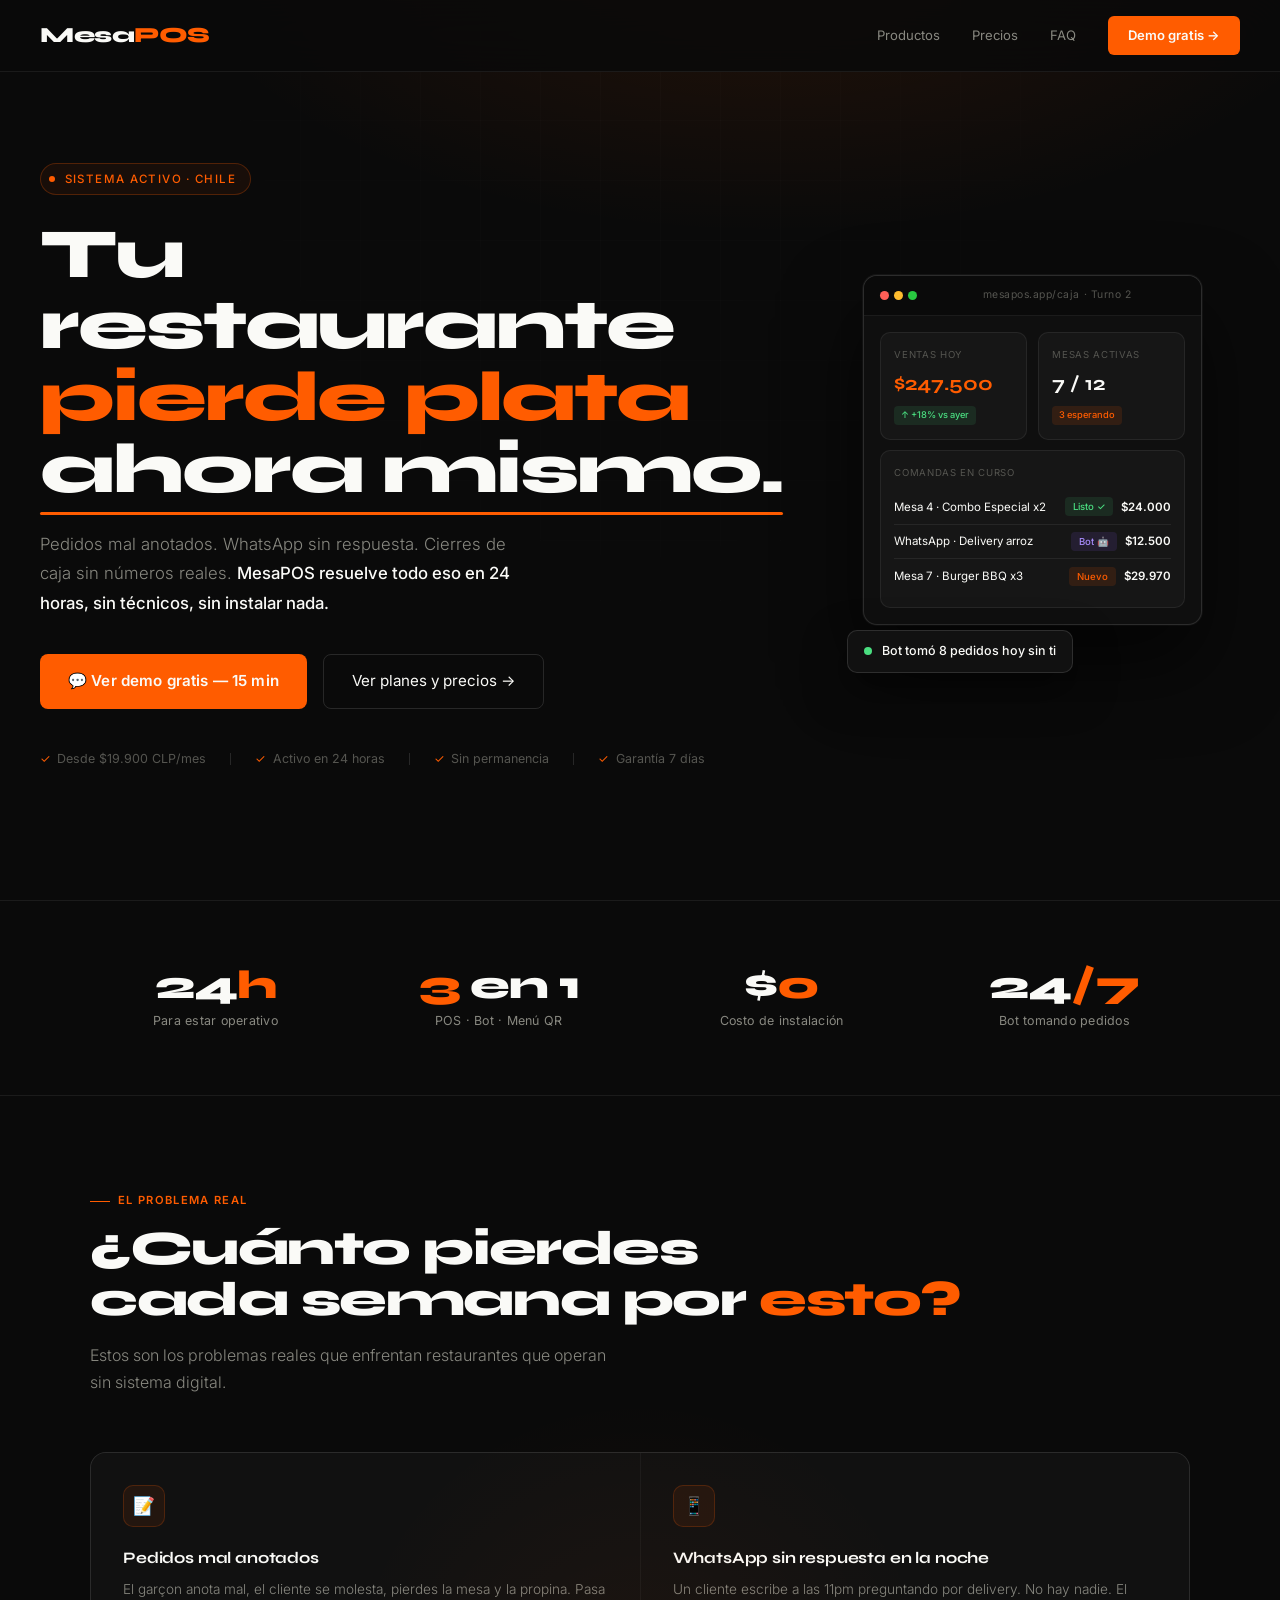
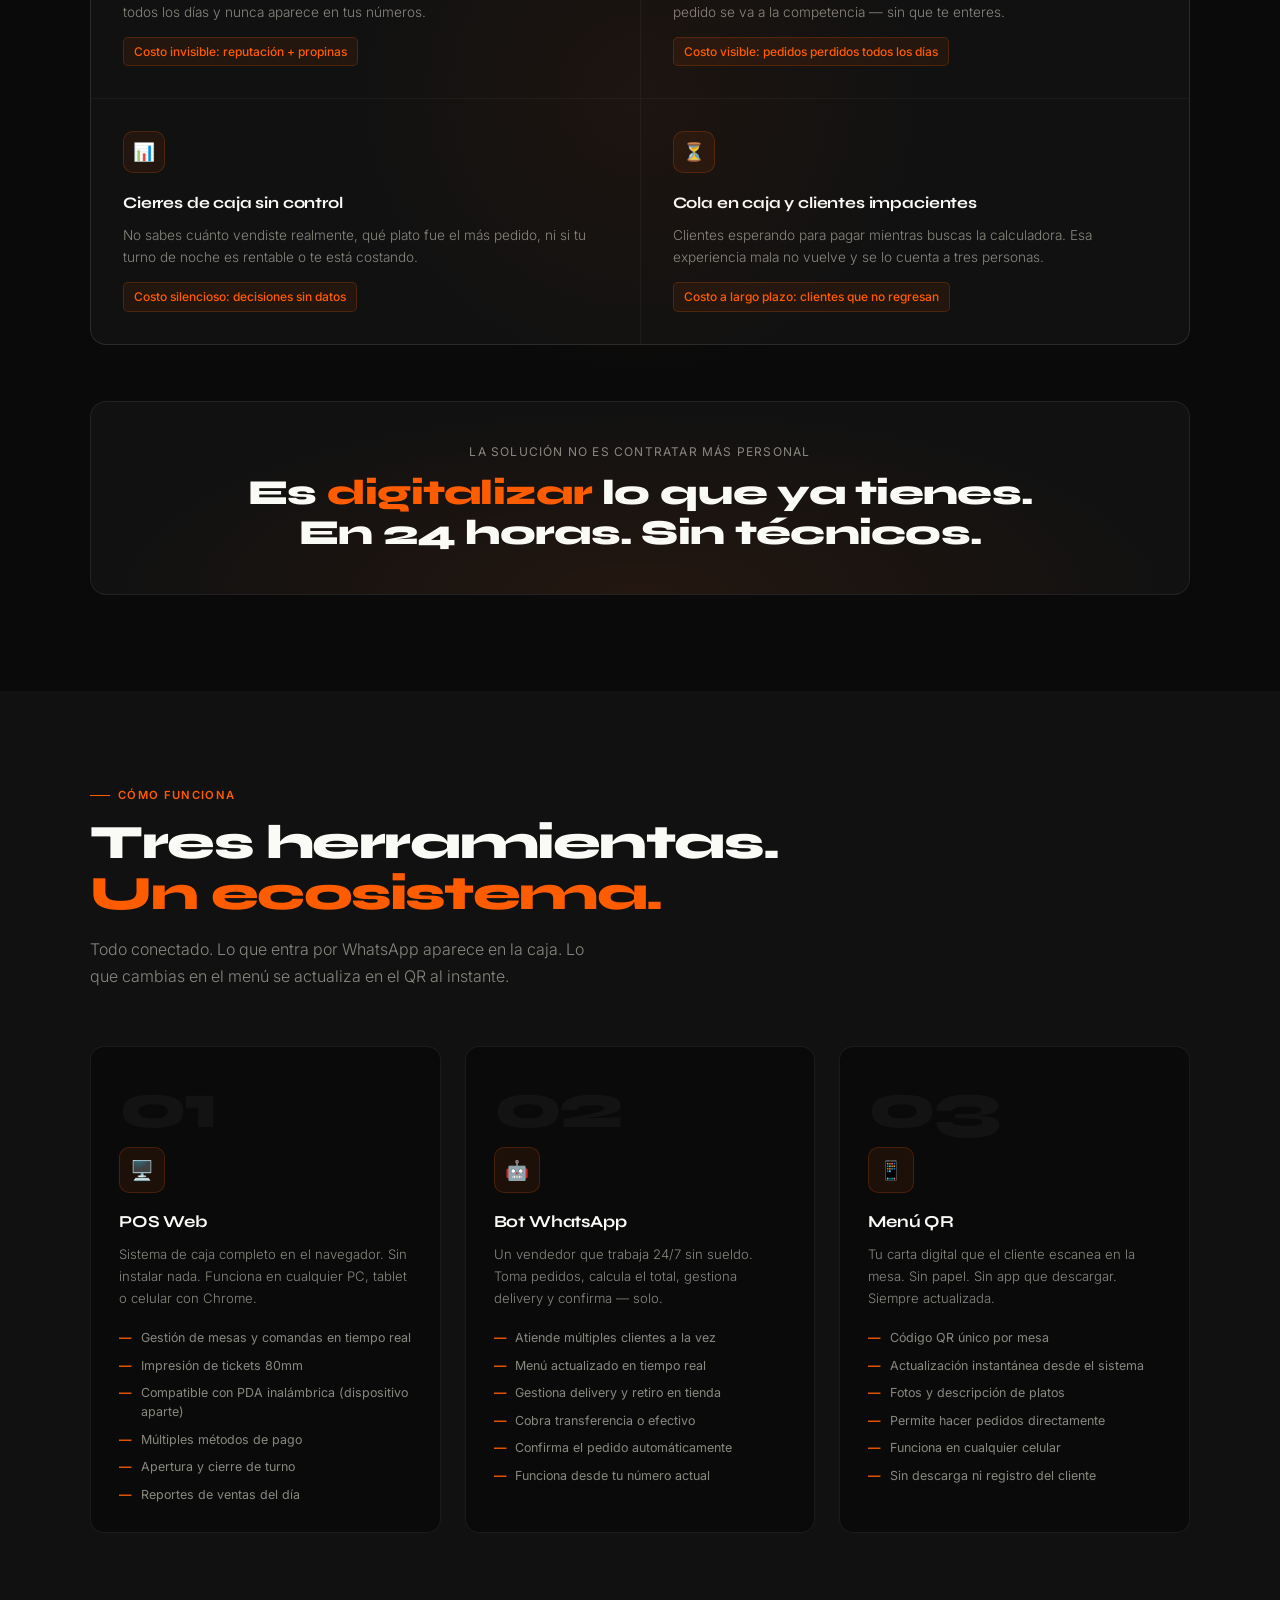
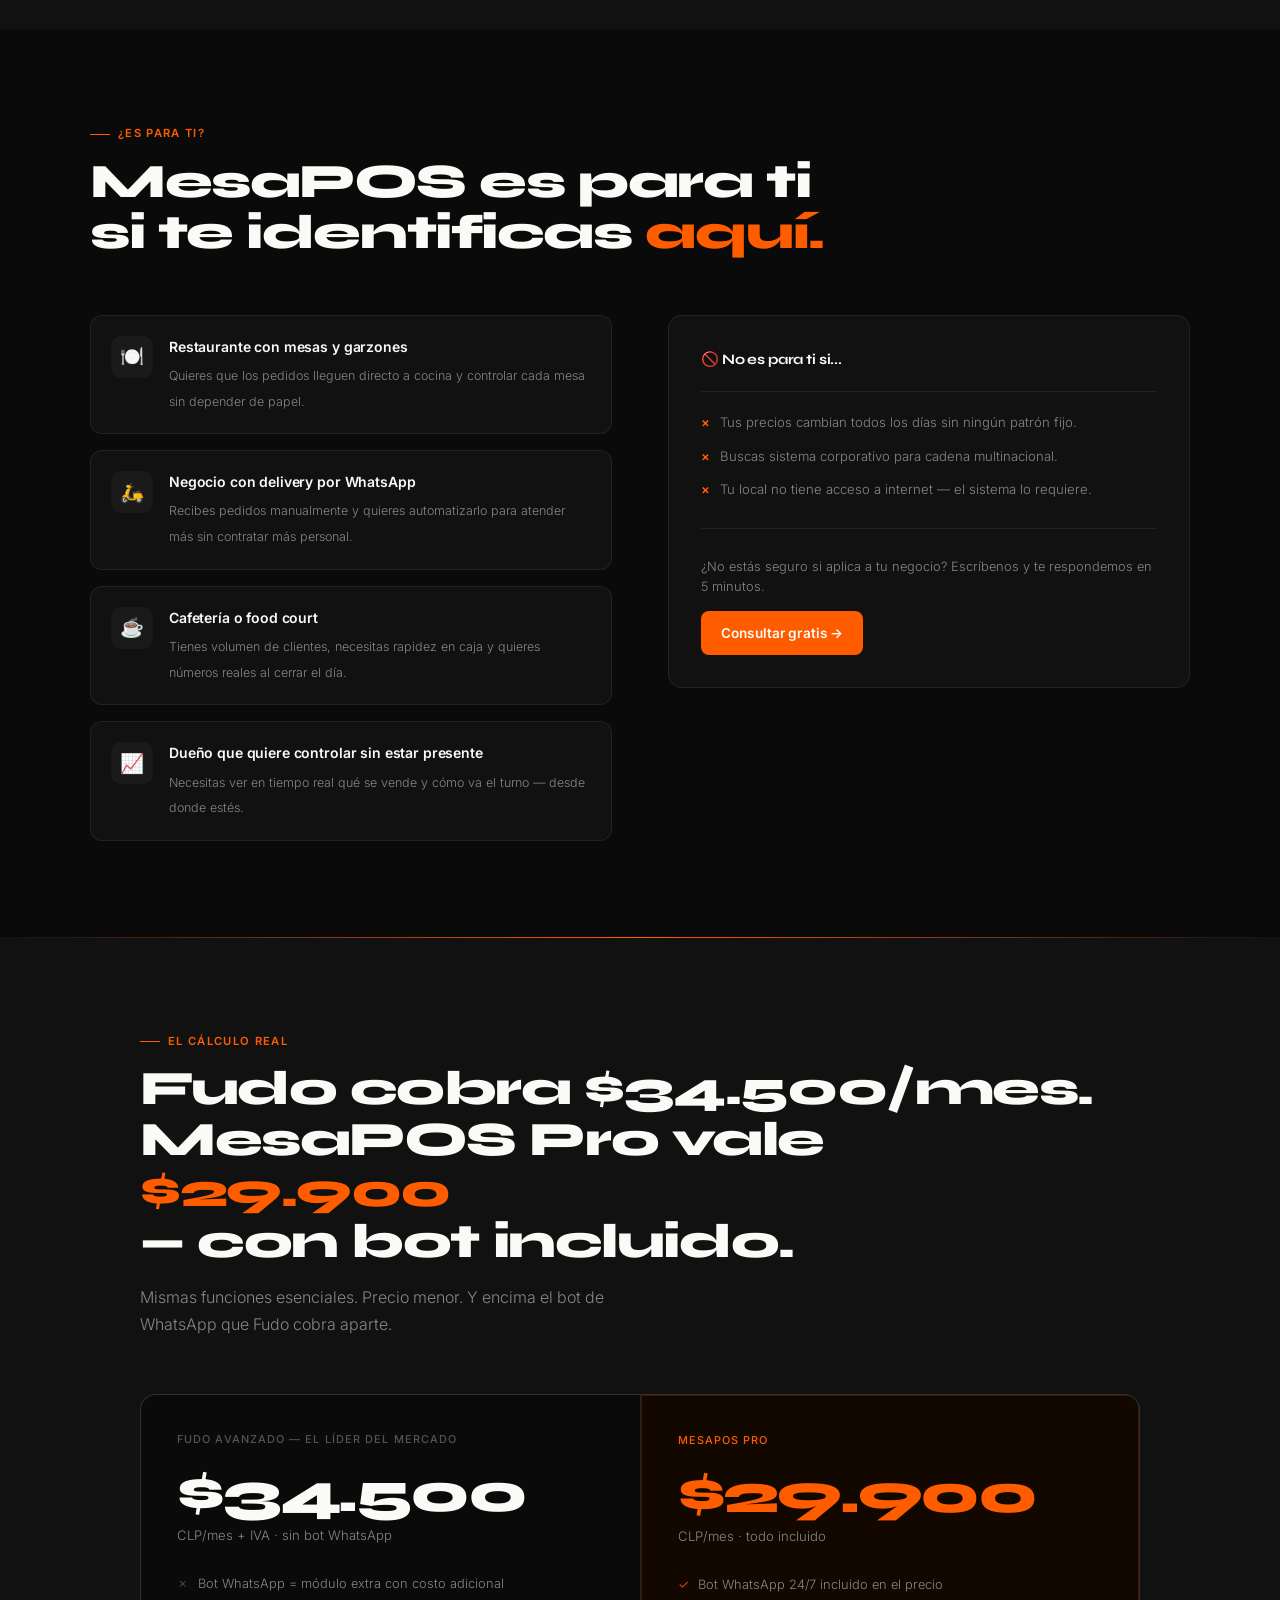
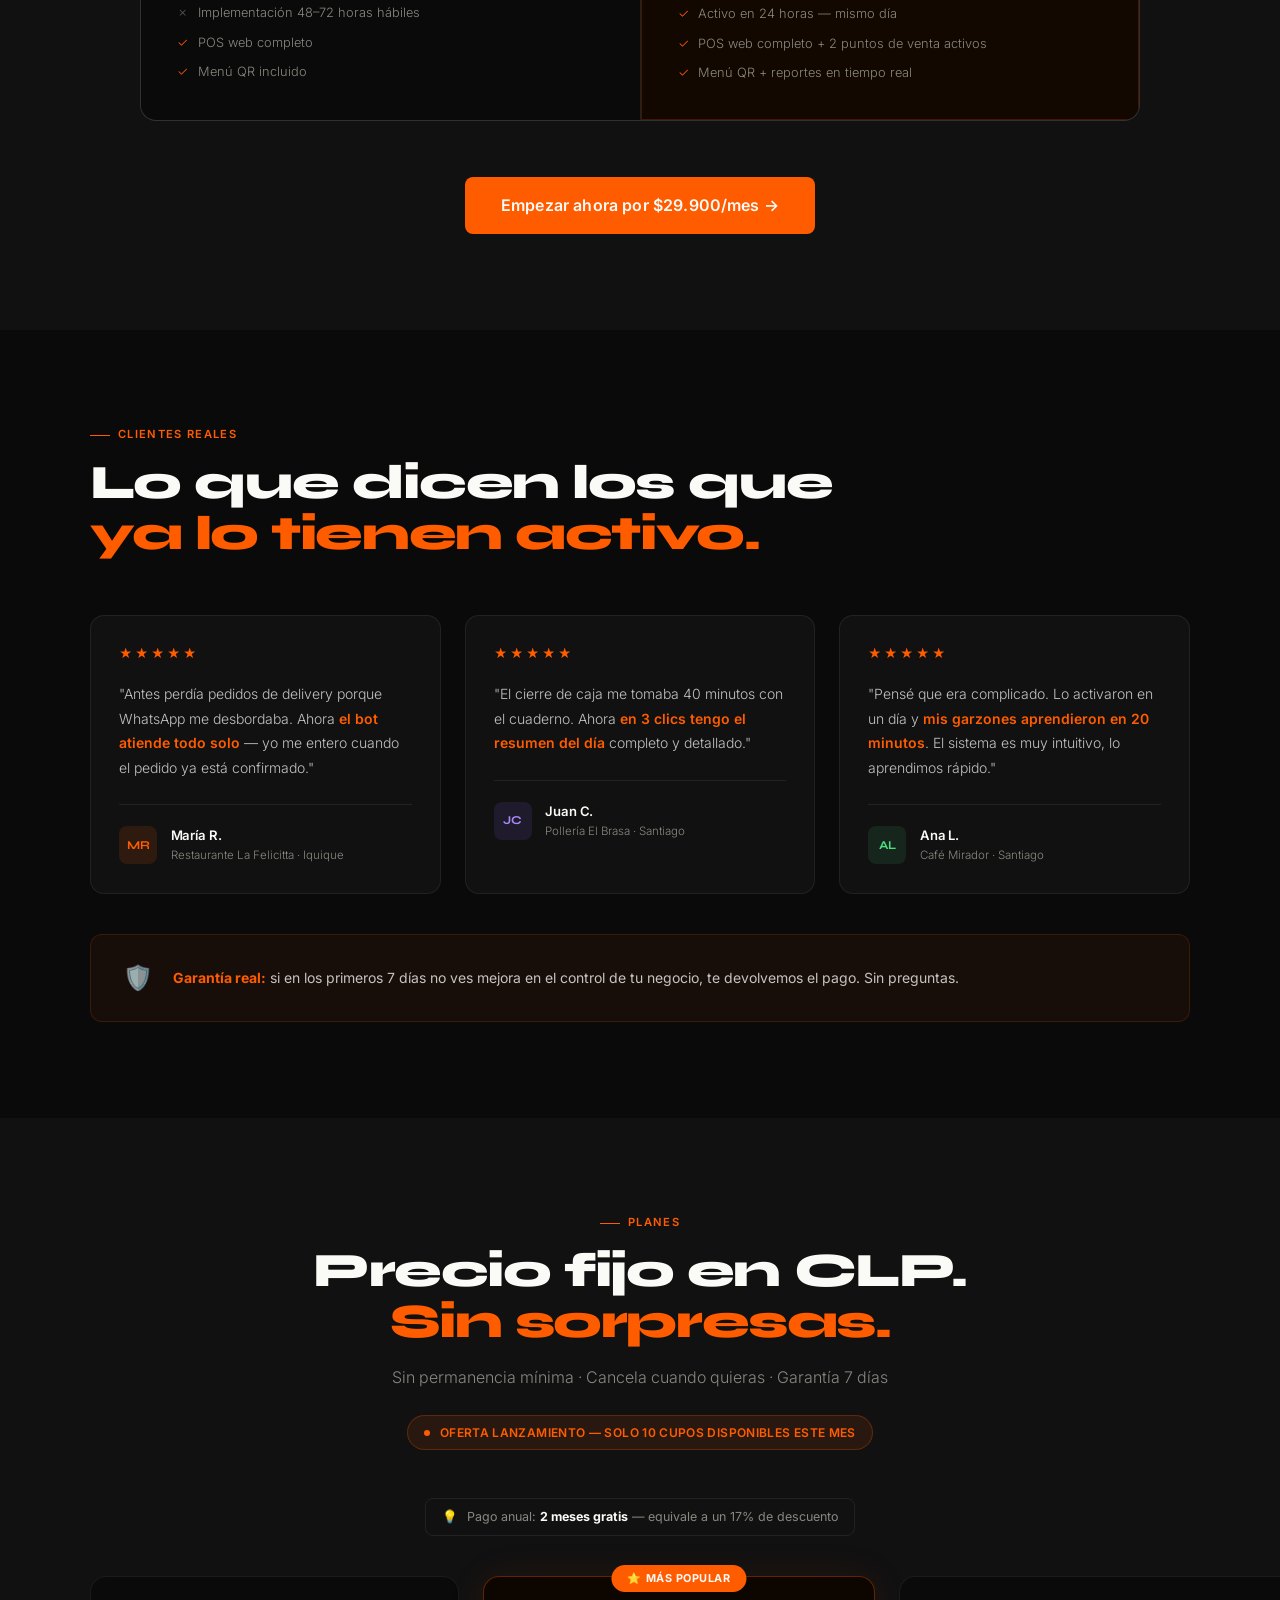
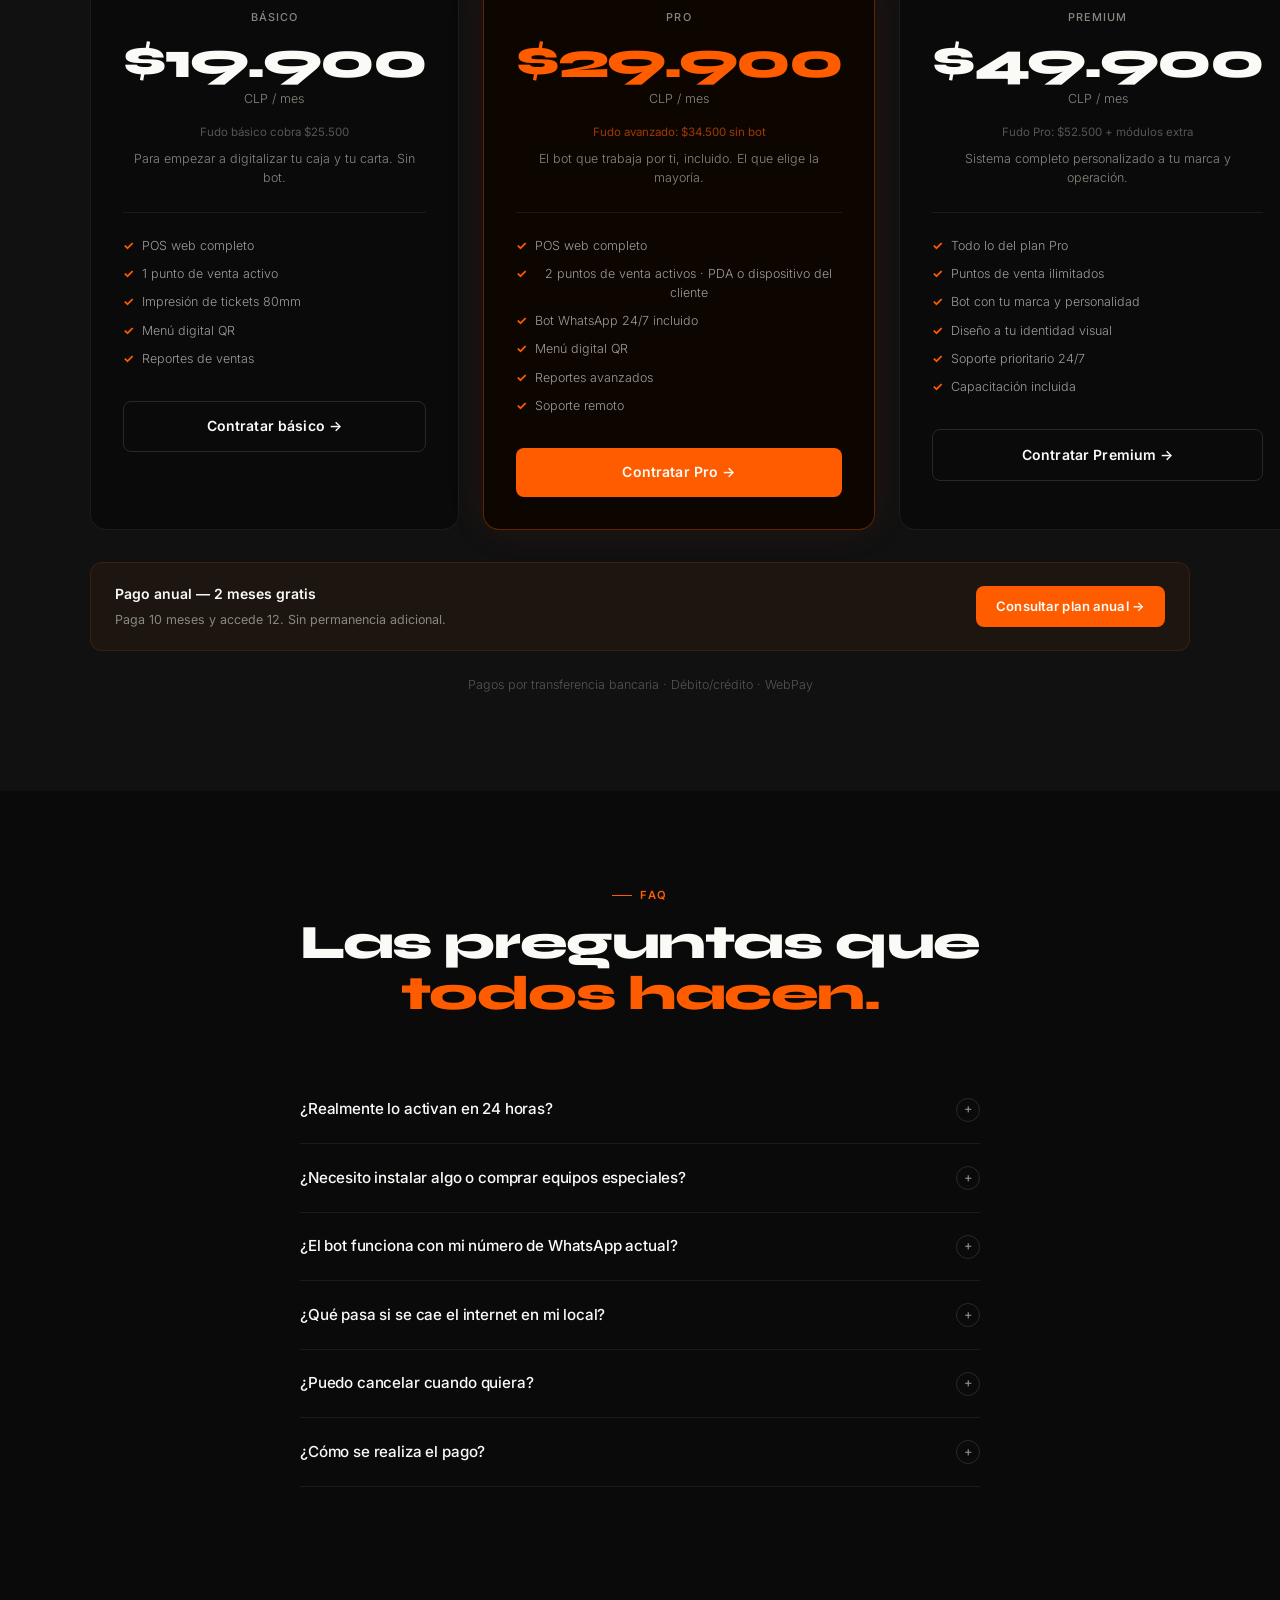
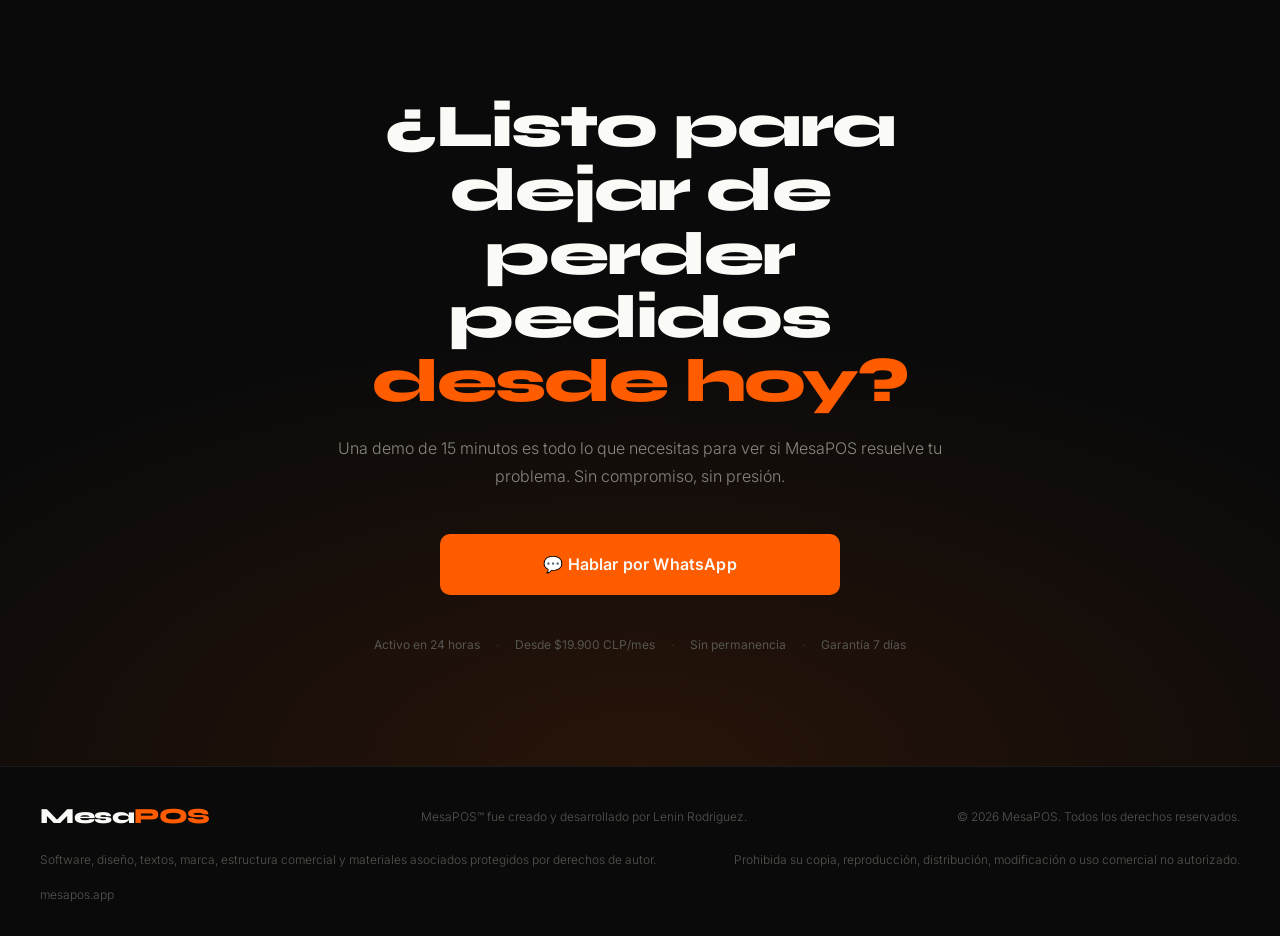
==== commit d3d8a2be: "Agregar aviso legal y autor de MesaPOS" ====
--- a/index.html
+++ b/index.html
@@ -516,7 +516,10 @@
 
 <footer>
   <div class="logo">Mesa<span>POS</span></div>
-  <p>Sistema digital para restaurantes · Chile · 2026</p>
+  <p>MesaPOS™ fue creado y desarrollado por Lenin Rodriguez.</p>
+  <p>© 2026 MesaPOS. Todos los derechos reservados.</p>
+  <p>Software, diseño, textos, marca, estructura comercial y materiales asociados protegidos por derechos de autor.</p>
+  <p>Prohibida su copia, reproducción, distribución, modificación o uso comercial no autorizado.</p>
   <p>mesapos.app</p>
 </footer>
 
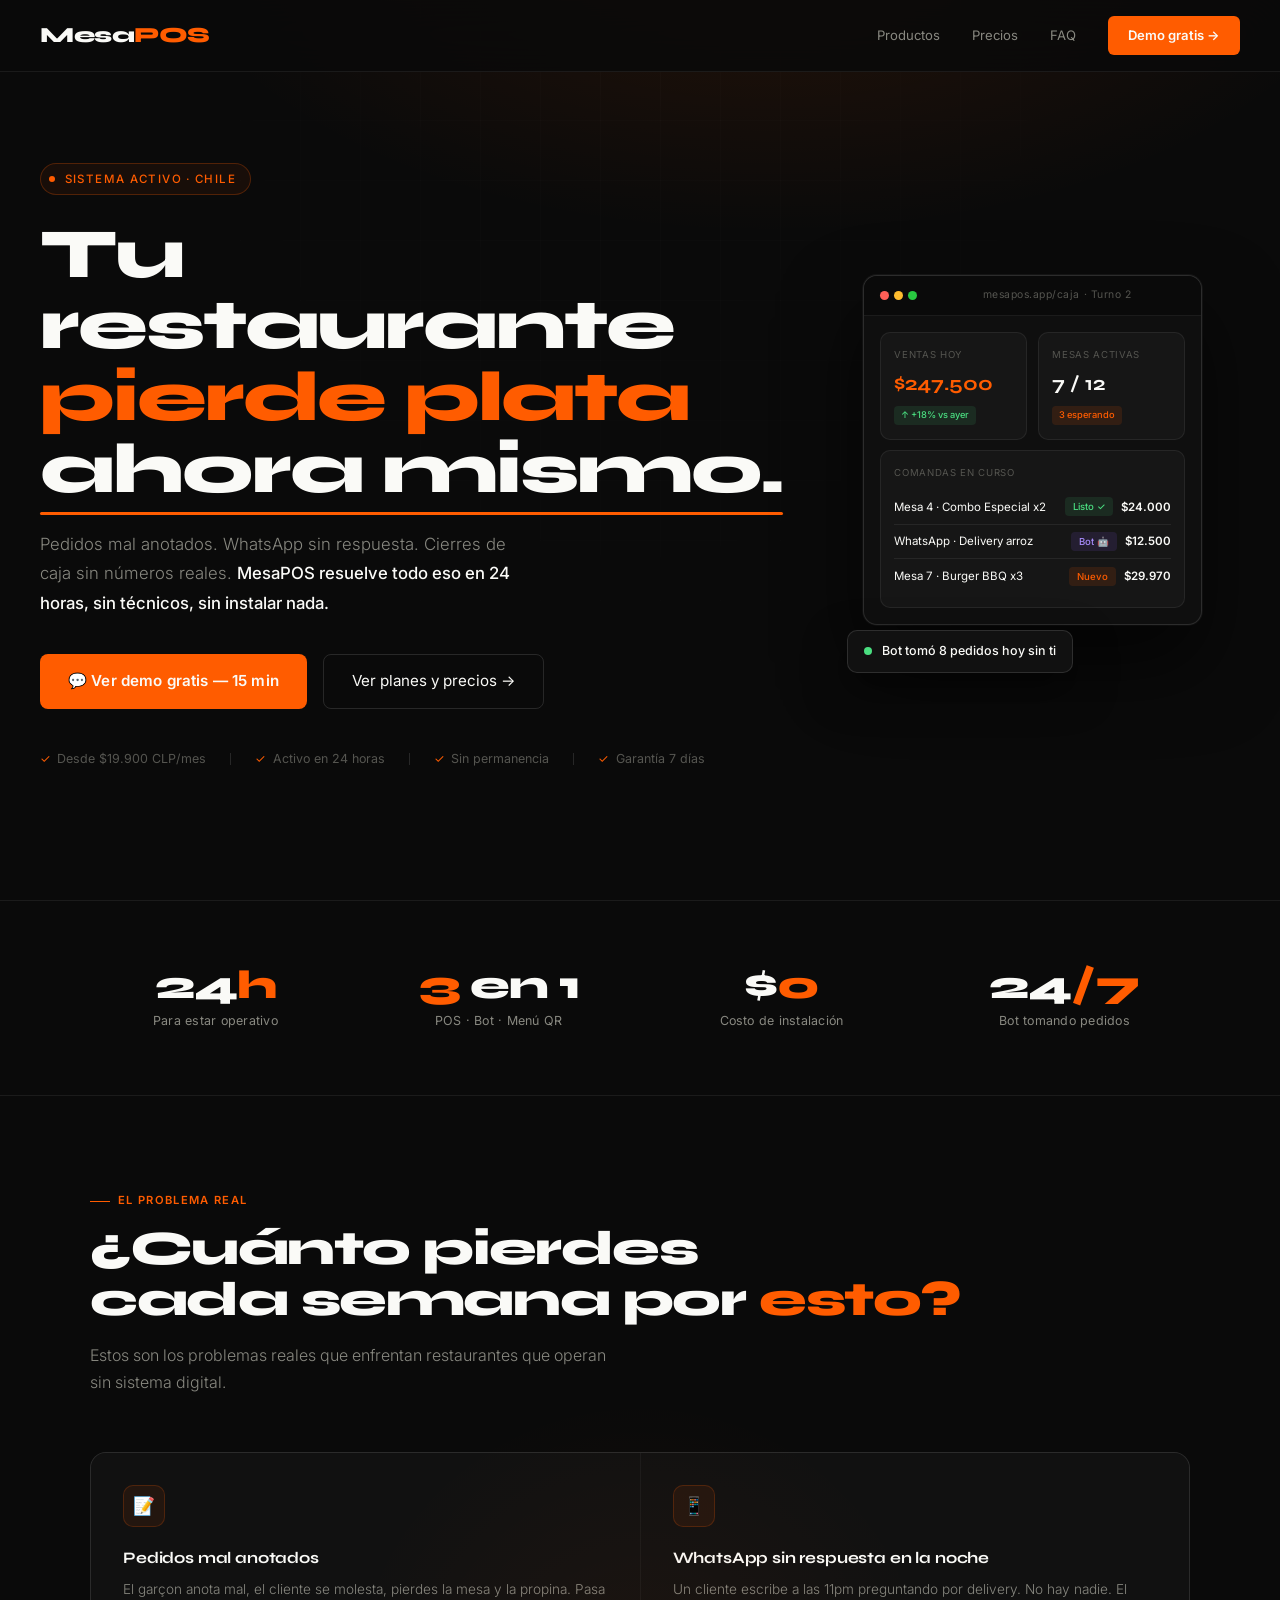
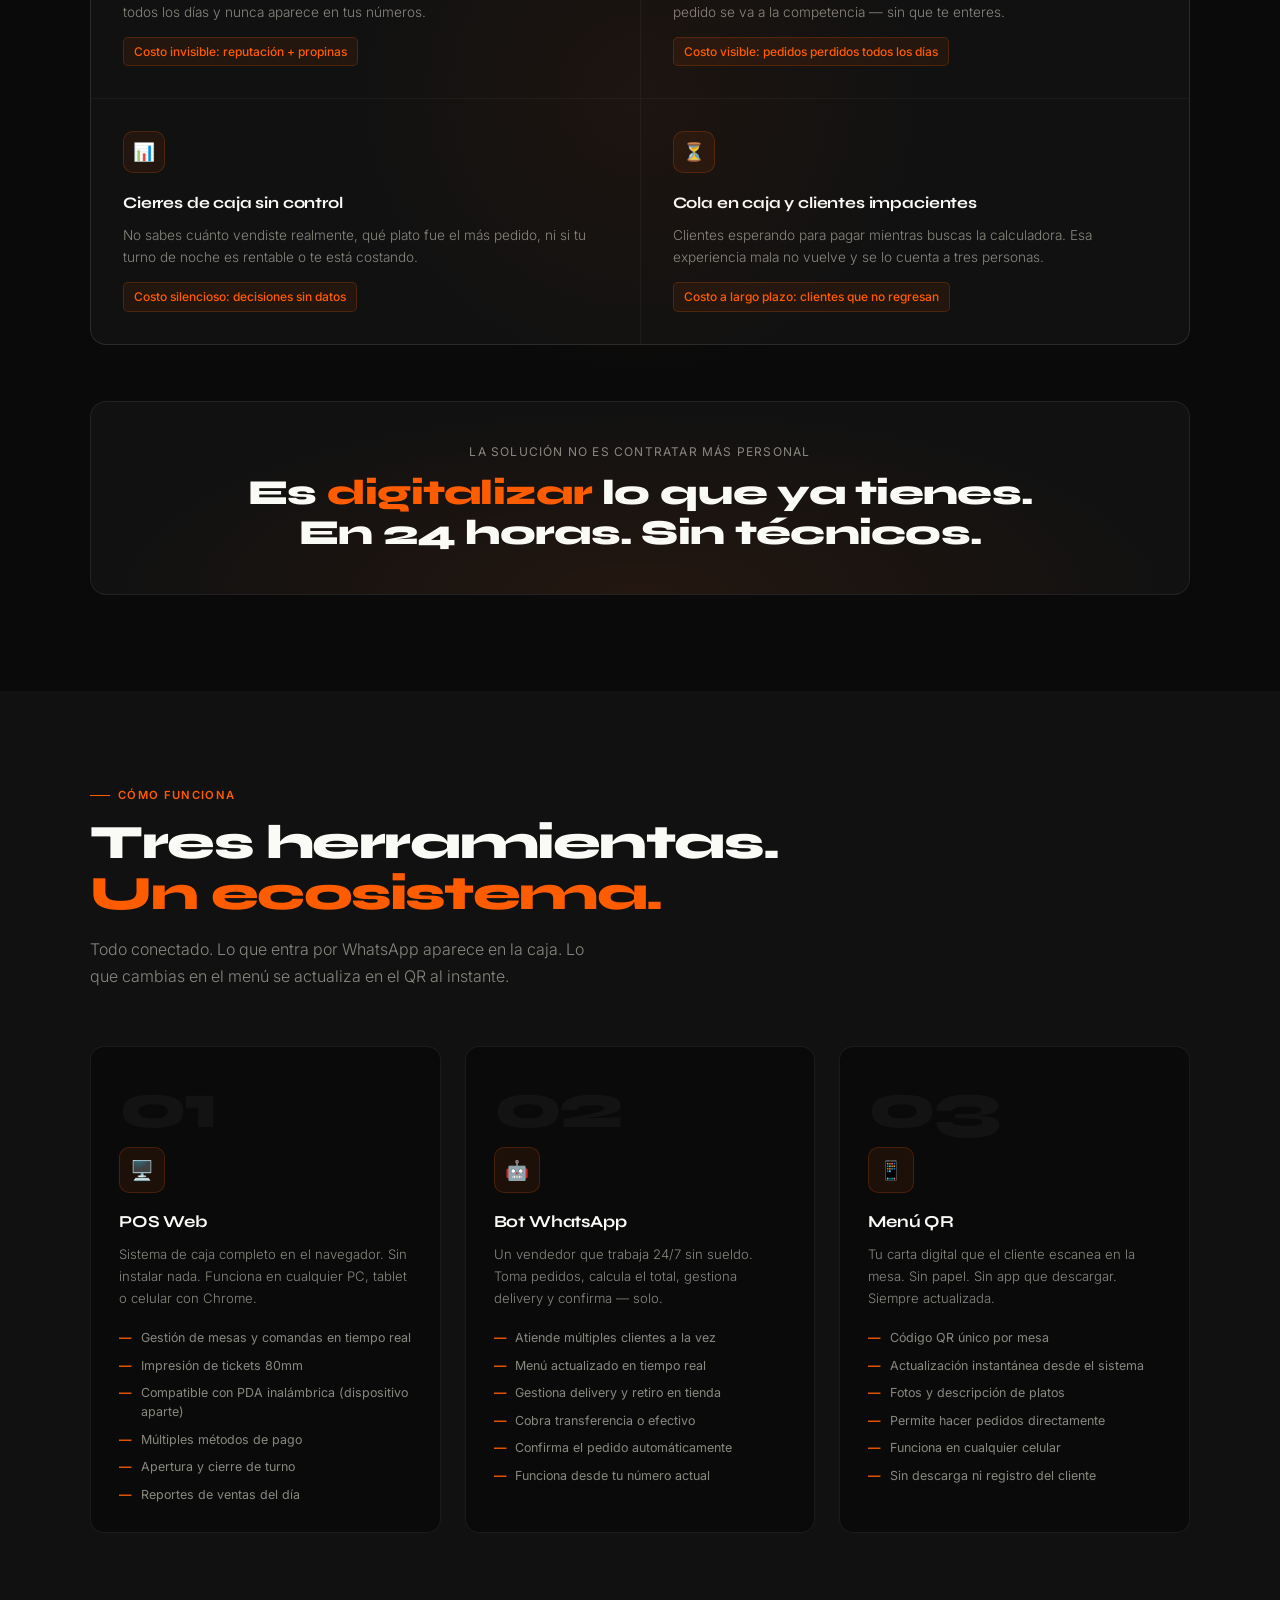
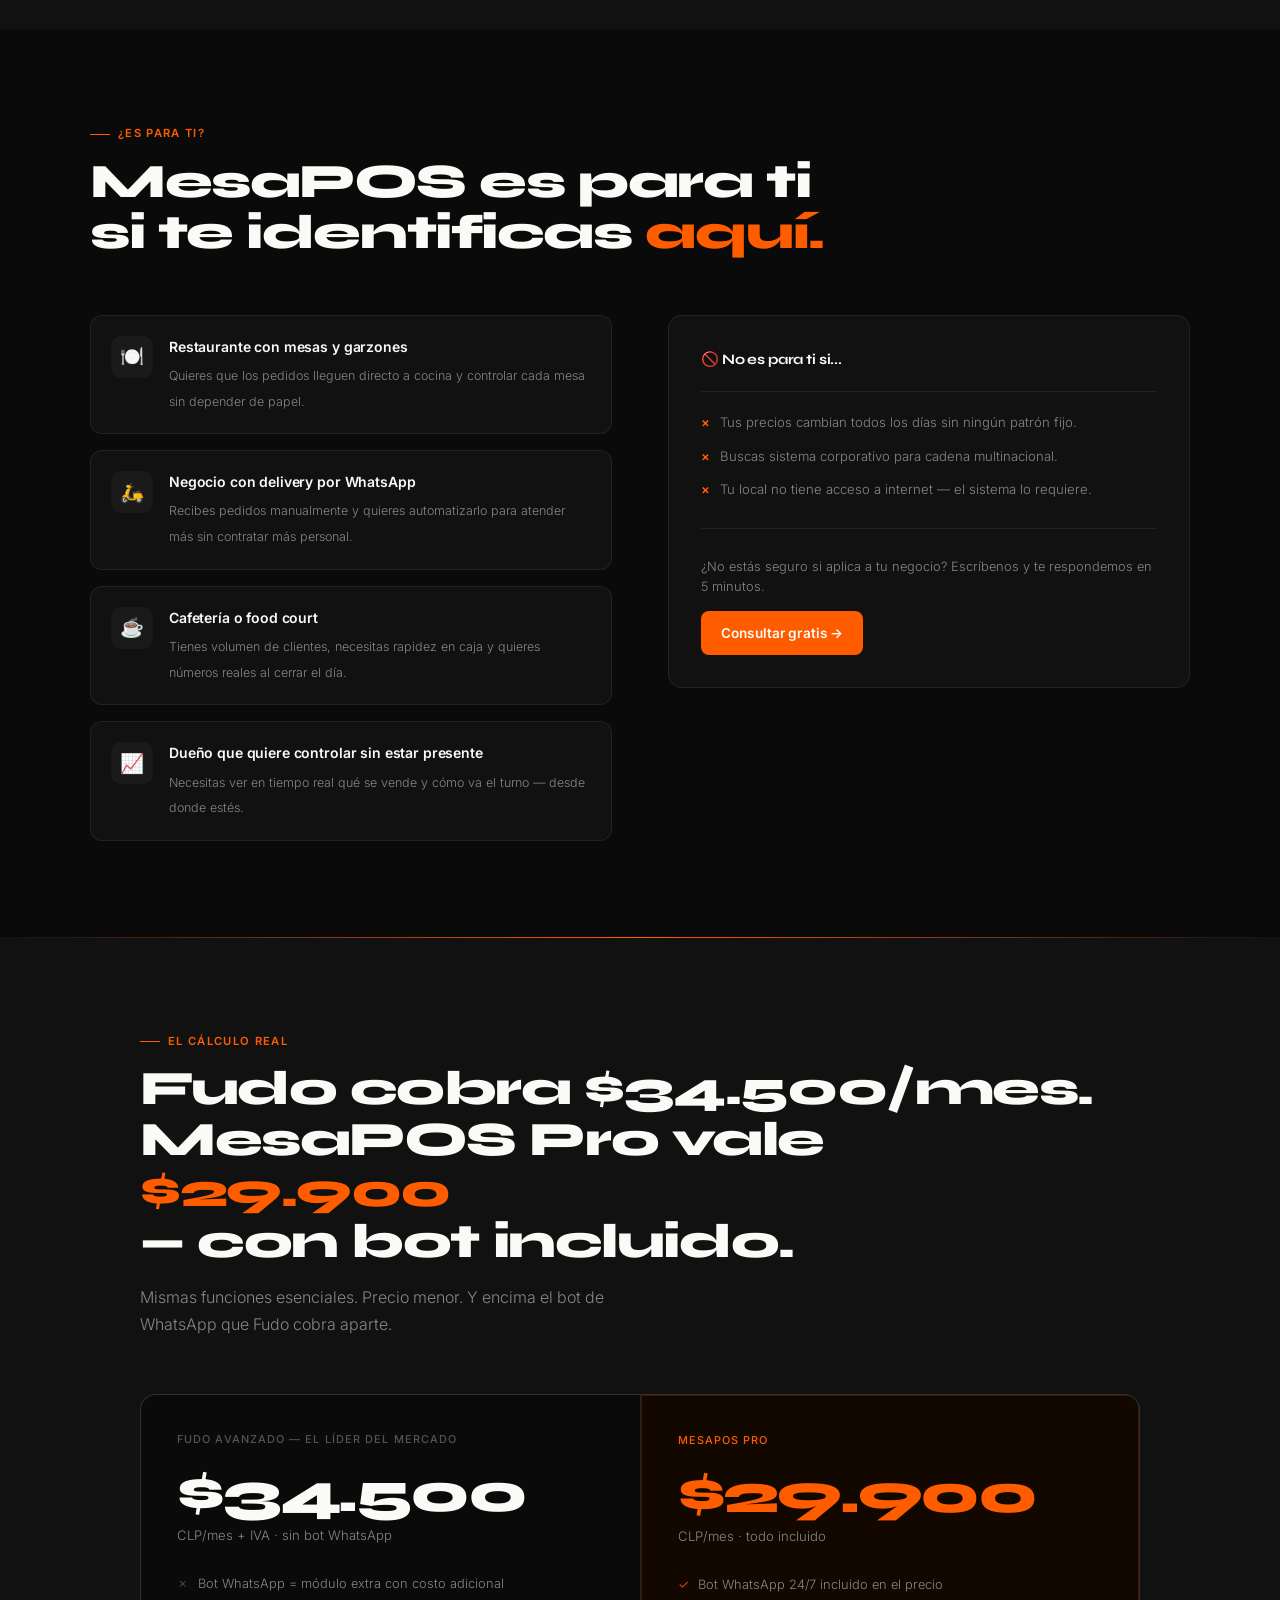
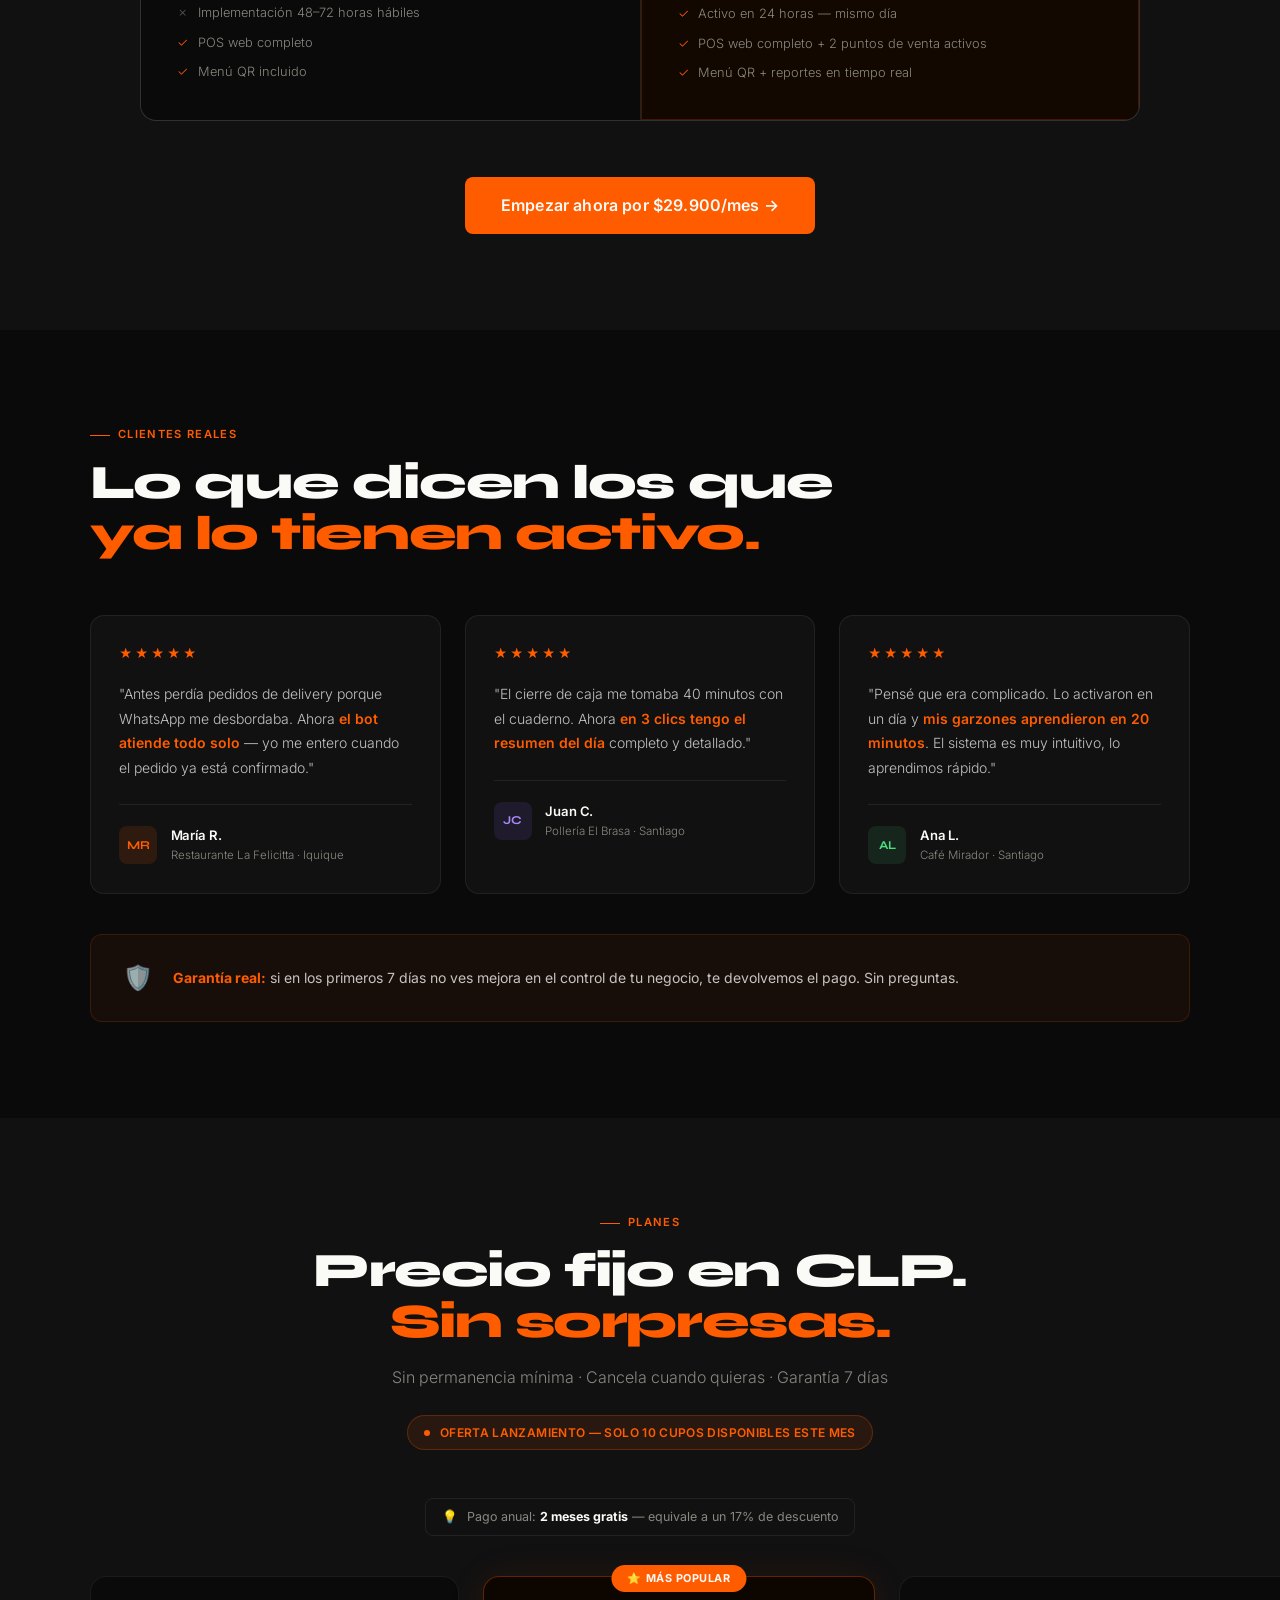
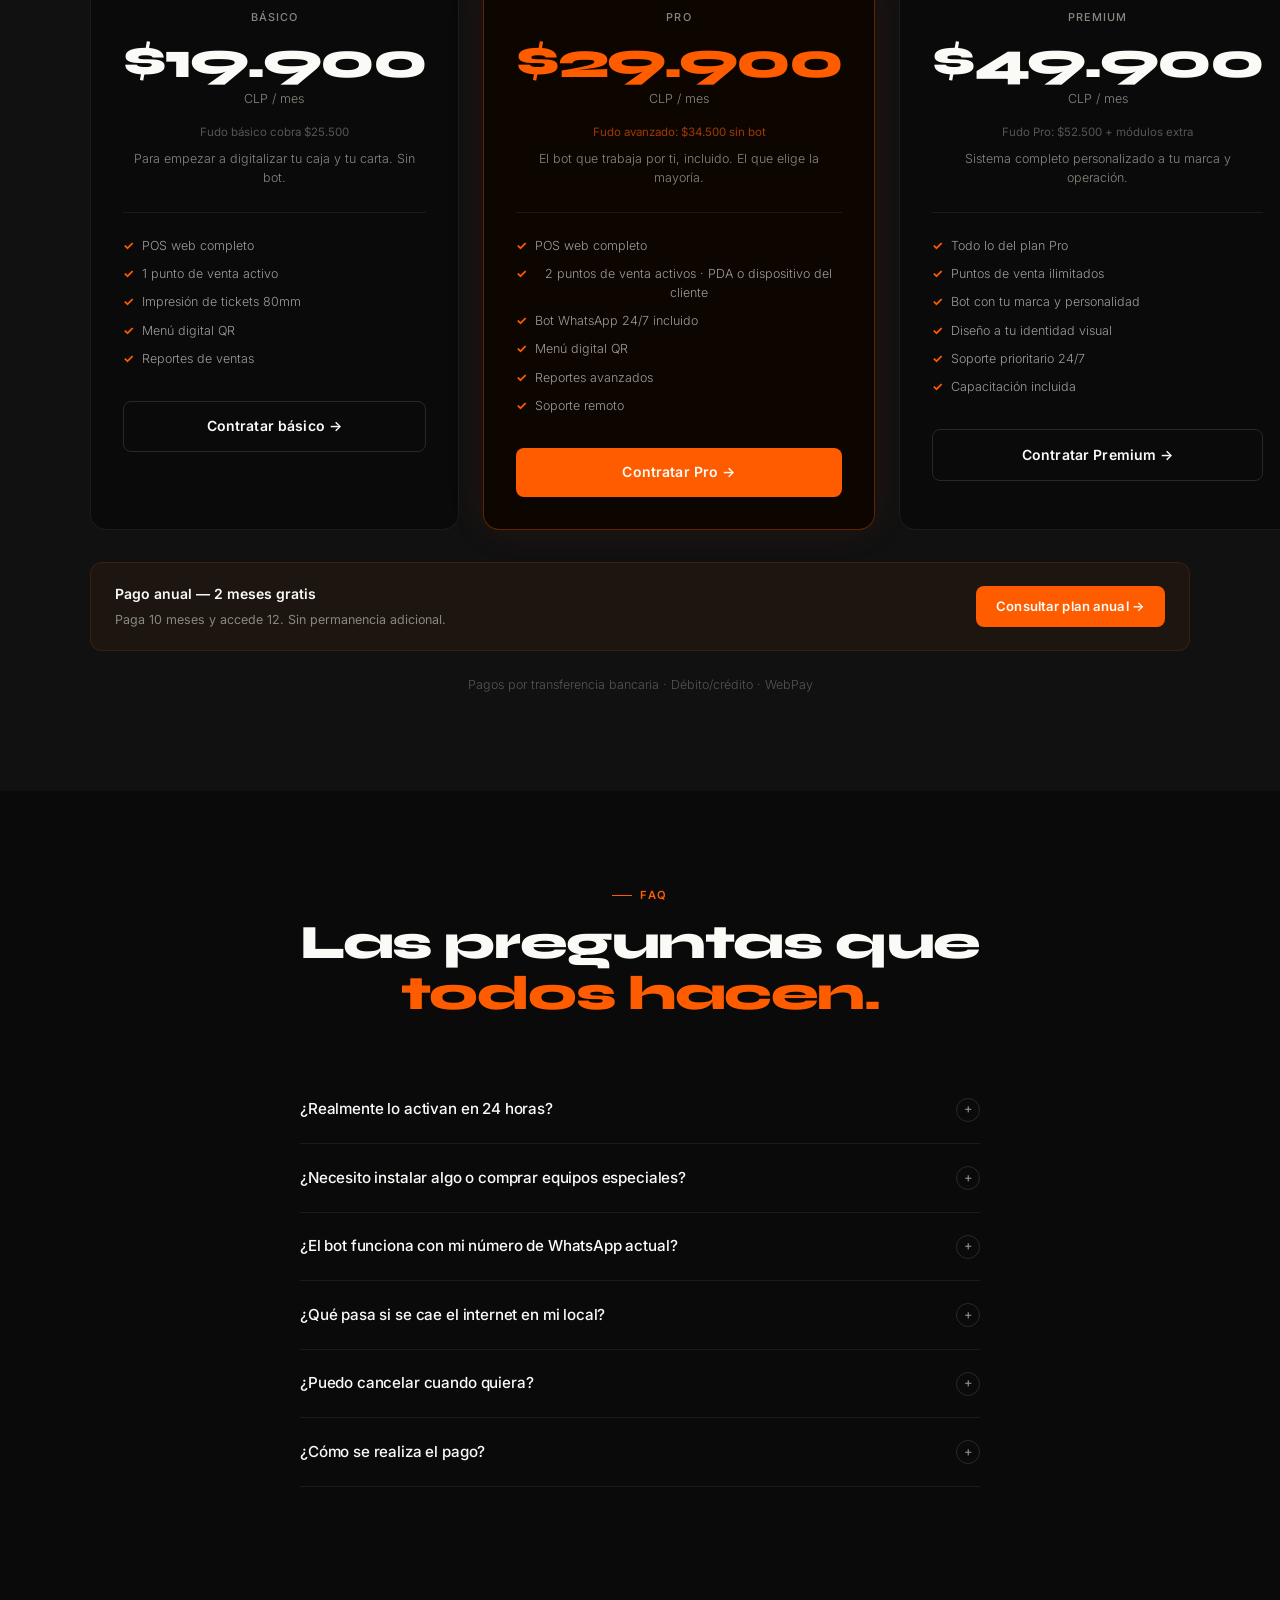
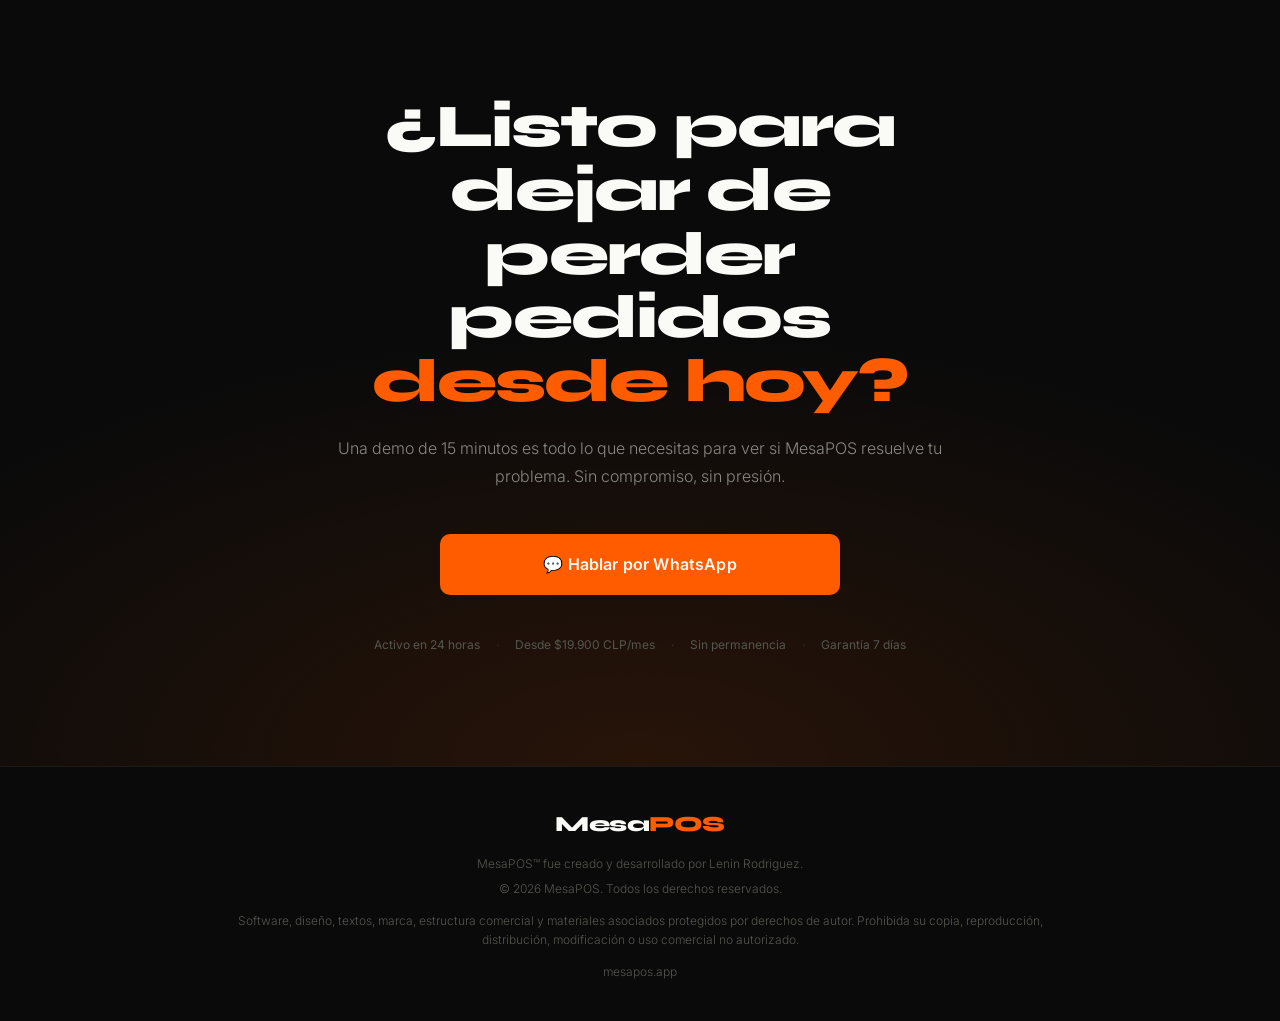
==== commit 21d15cca: "Mejorar diseño del aviso legal" ====
--- a/index.html
+++ b/index.html
@@ -514,13 +514,15 @@
   </div>
 </section>
 
-<footer>
-  <div class="logo">Mesa<span>POS</span></div>
-  <p>MesaPOS™ fue creado y desarrollado por Lenin Rodriguez.</p>
-  <p>© 2026 MesaPOS. Todos los derechos reservados.</p>
-  <p>Software, diseño, textos, marca, estructura comercial y materiales asociados protegidos por derechos de autor.</p>
-  <p>Prohibida su copia, reproducción, distribución, modificación o uso comercial no autorizado.</p>
-  <p>mesapos.app</p>
+<footer style="display:block;text-align:center;padding:2.5rem 1.5rem">
+  <div class="logo" style="margin-bottom:0.8rem">Mesa<span>POS</span></div>
+  <p style="margin-bottom:0.35rem">MesaPOS™ fue creado y desarrollado por Lenin Rodriguez.</p>
+  <p style="margin-bottom:0.35rem">© 2026 MesaPOS. Todos los derechos reservados.</p>
+  <p style="max-width:850px;margin:0.8rem auto 0;color:var(--gray2);line-height:1.6">
+    Software, diseño, textos, marca, estructura comercial y materiales asociados protegidos por derechos de autor.
+    Prohibida su copia, reproducción, distribución, modificación o uso comercial no autorizado.
+  </p>
+  <p style="margin-top:0.8rem">mesapos.app</p>
 </footer>
 
 <script>
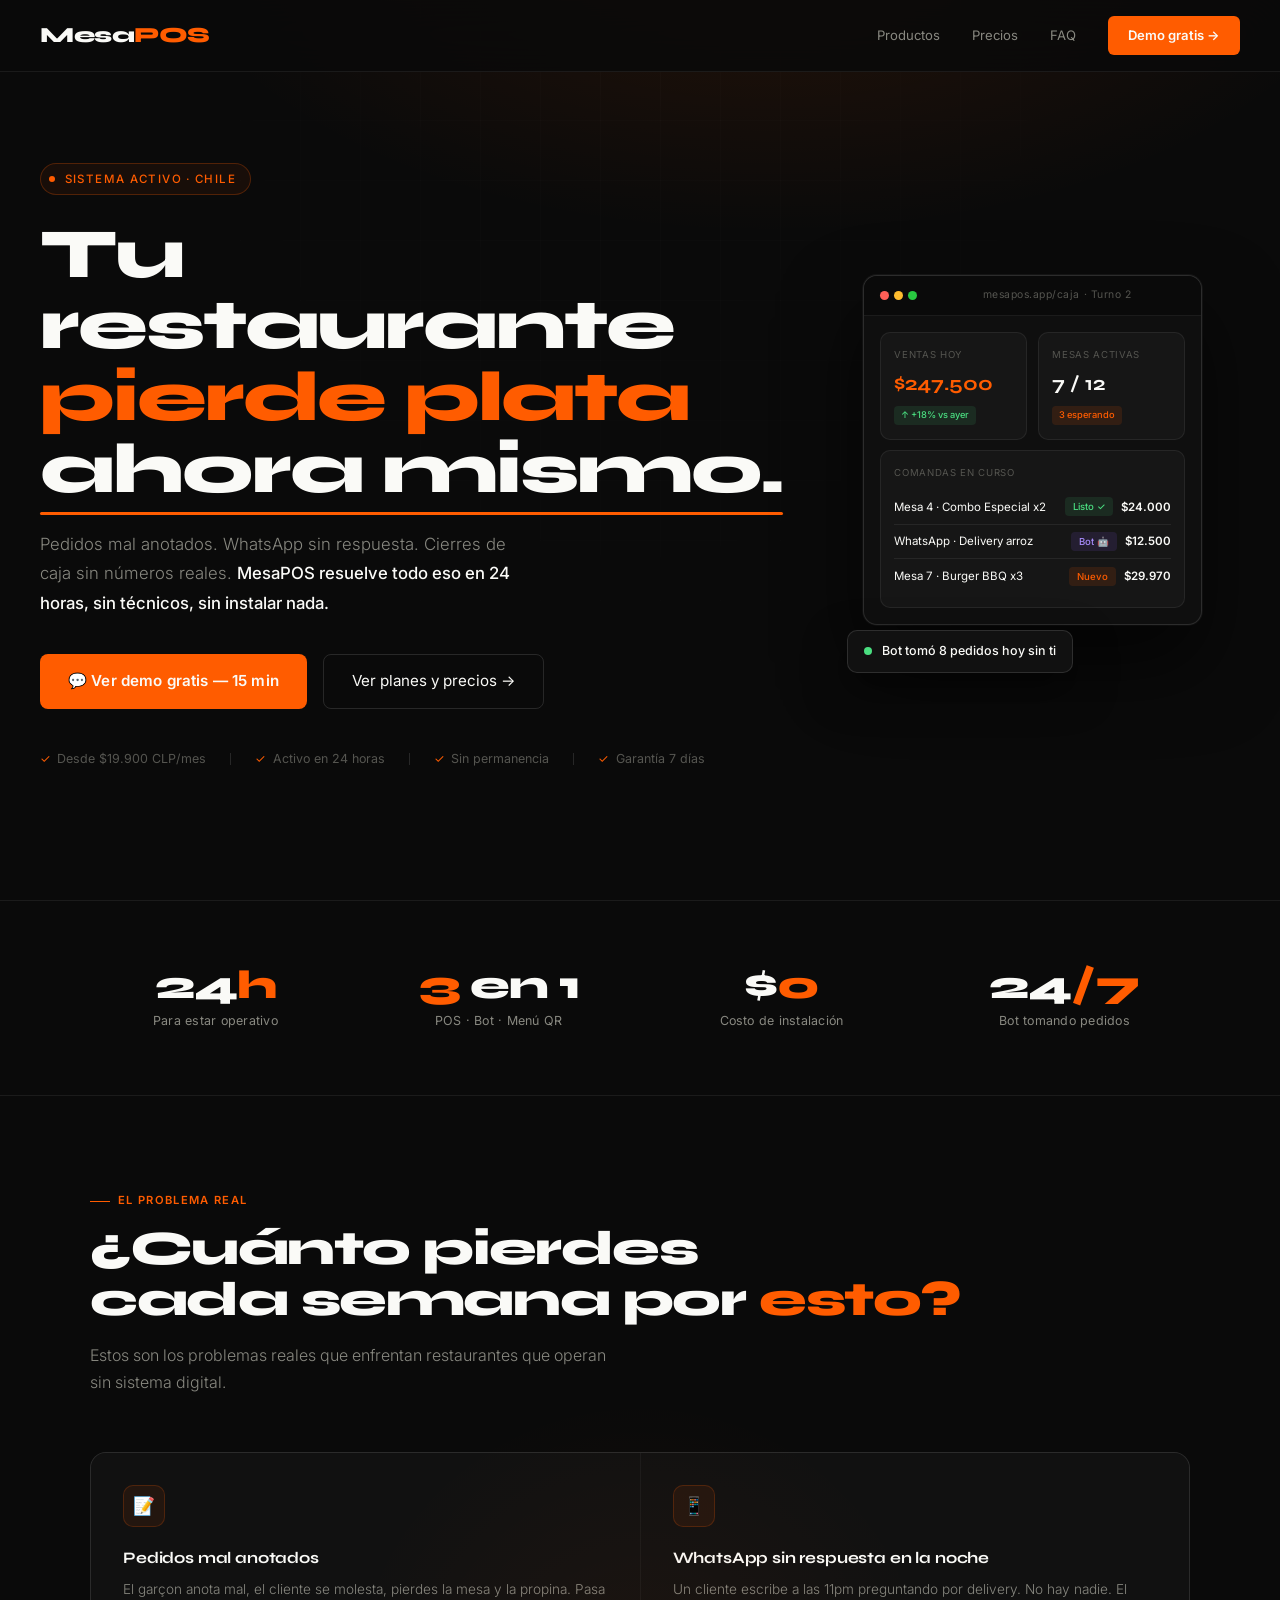
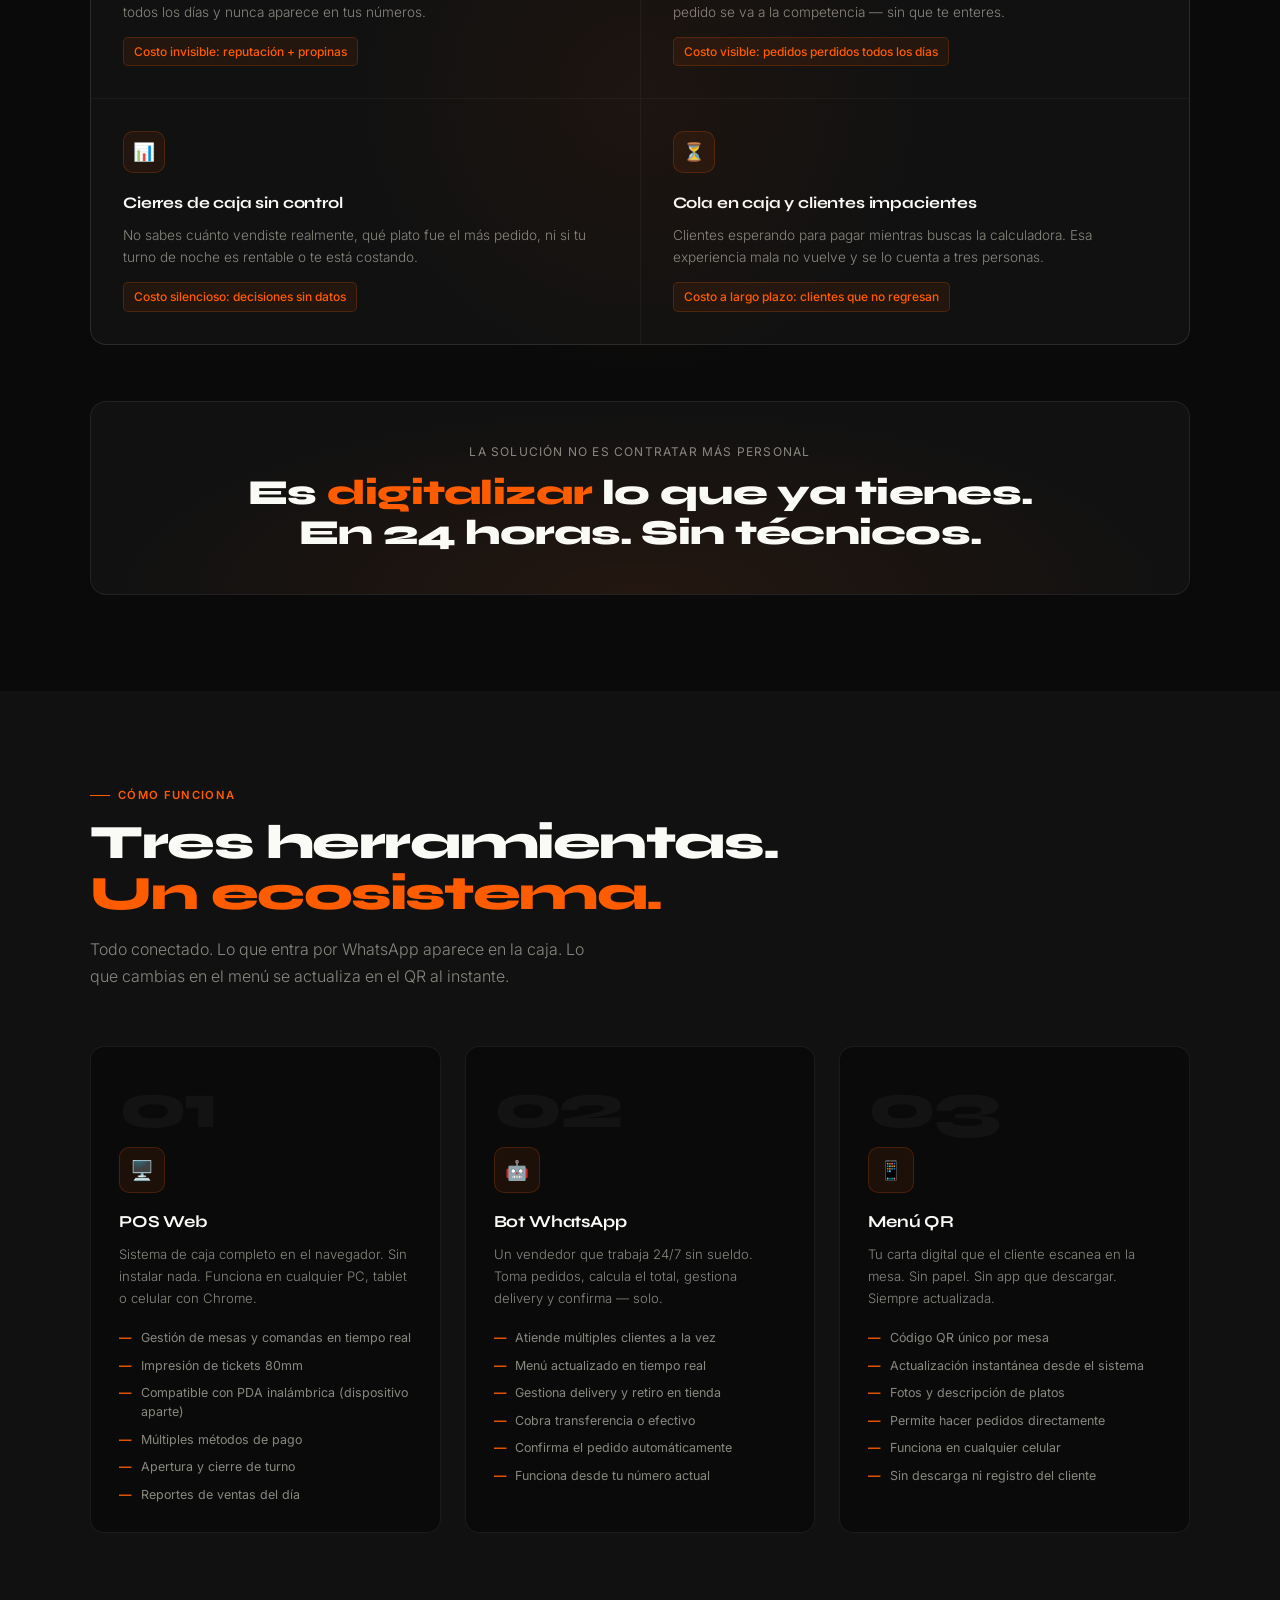
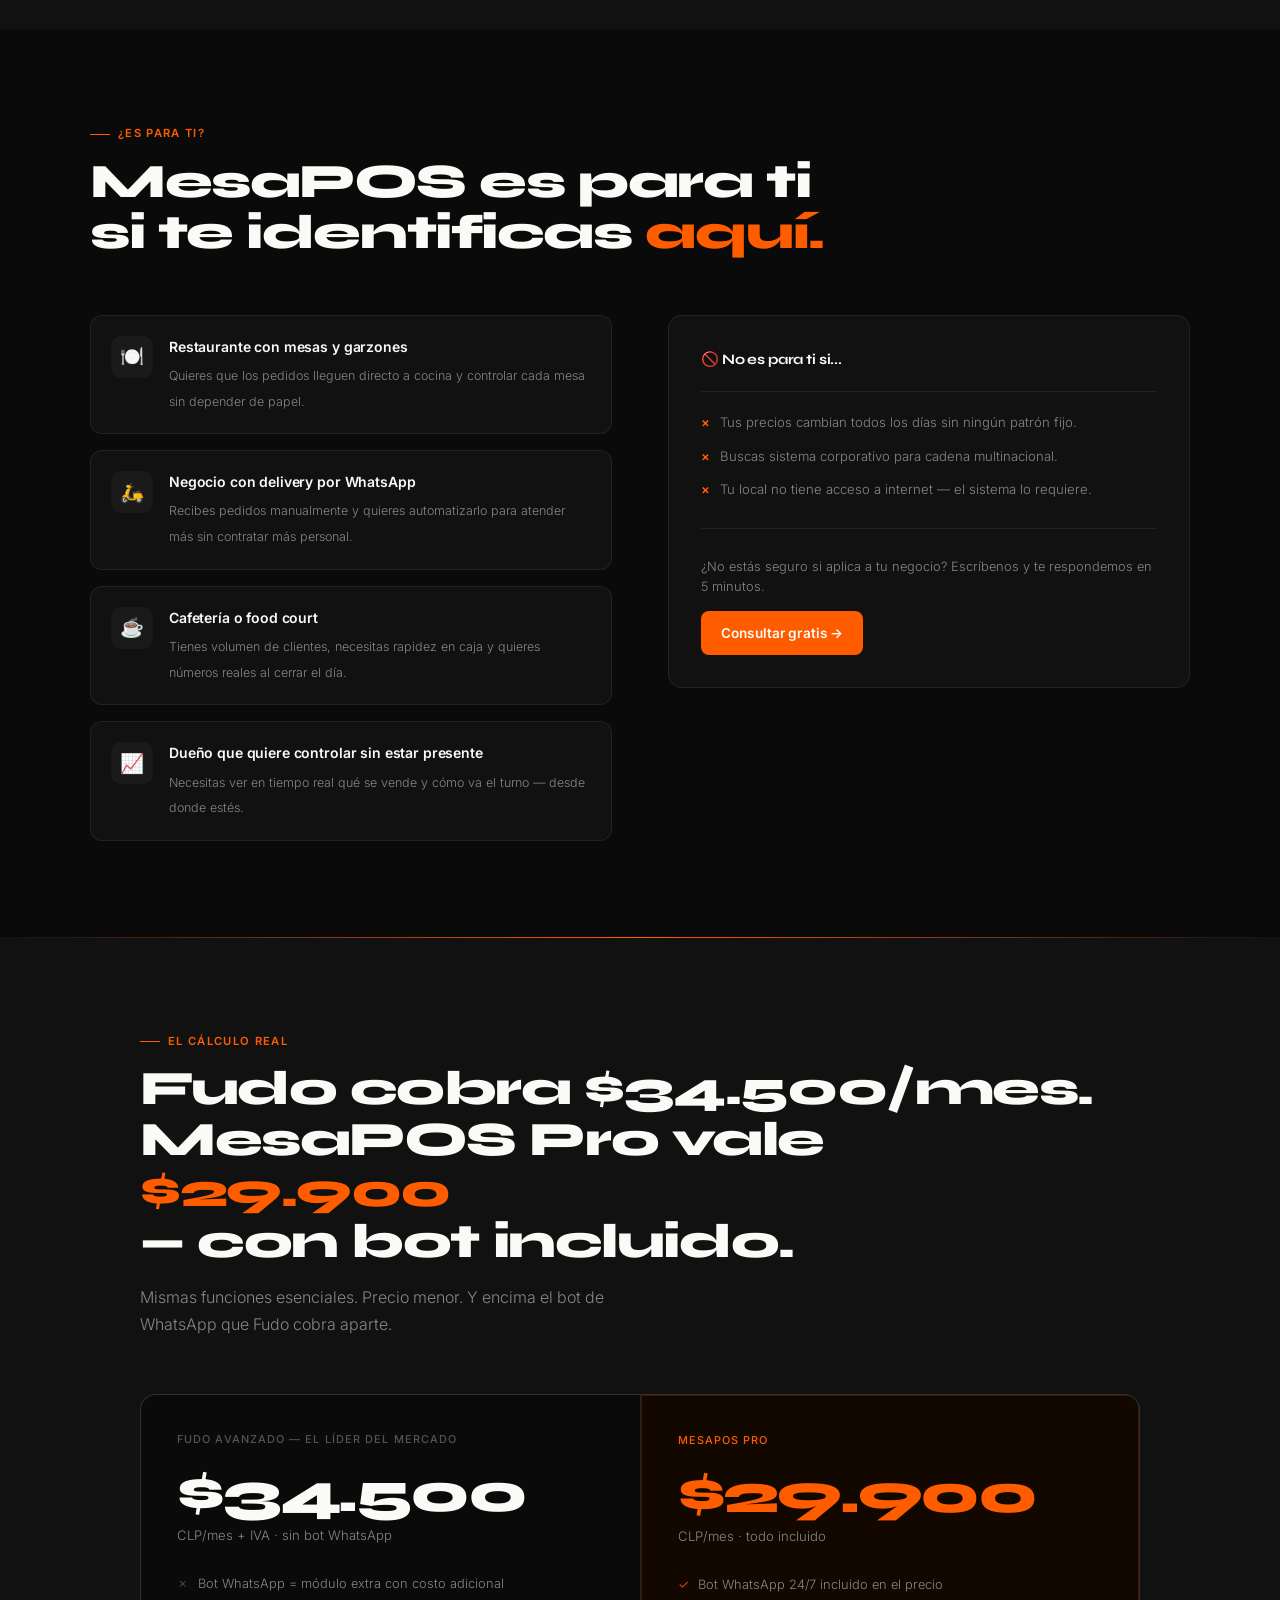
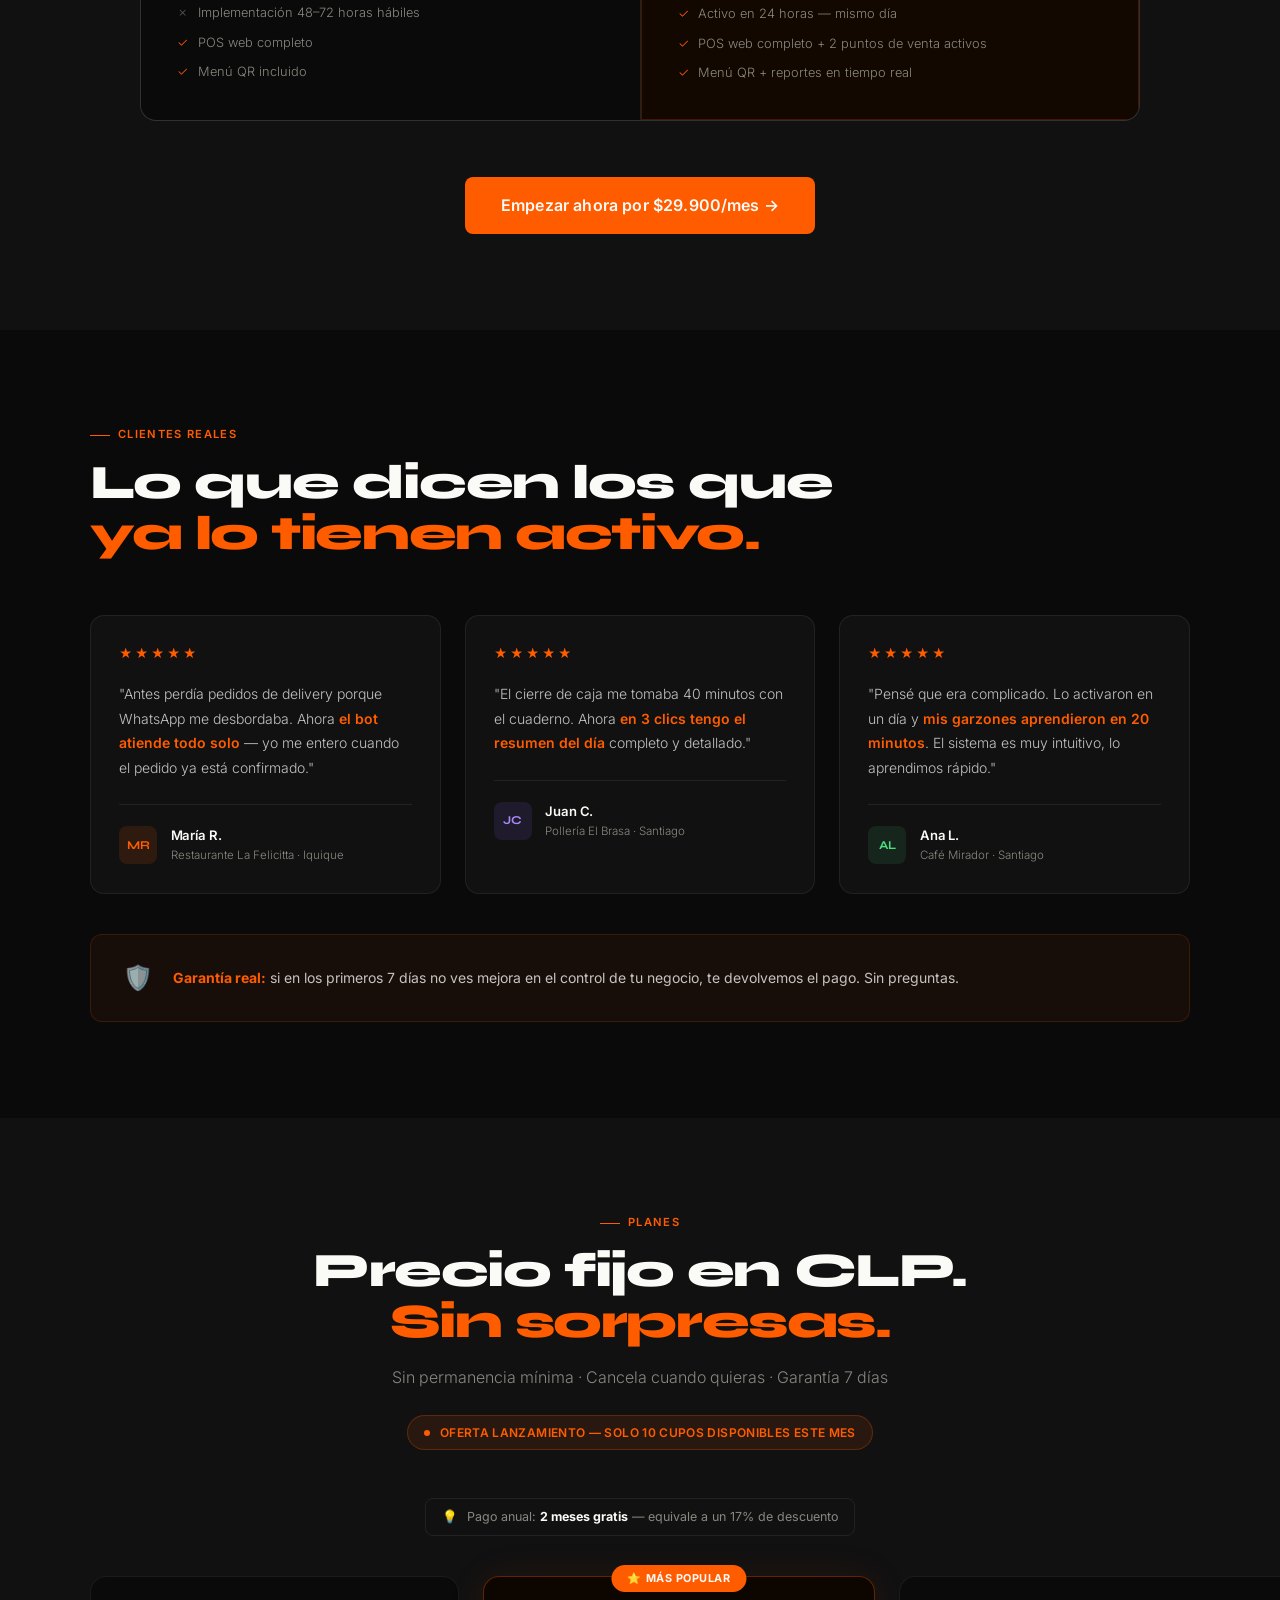
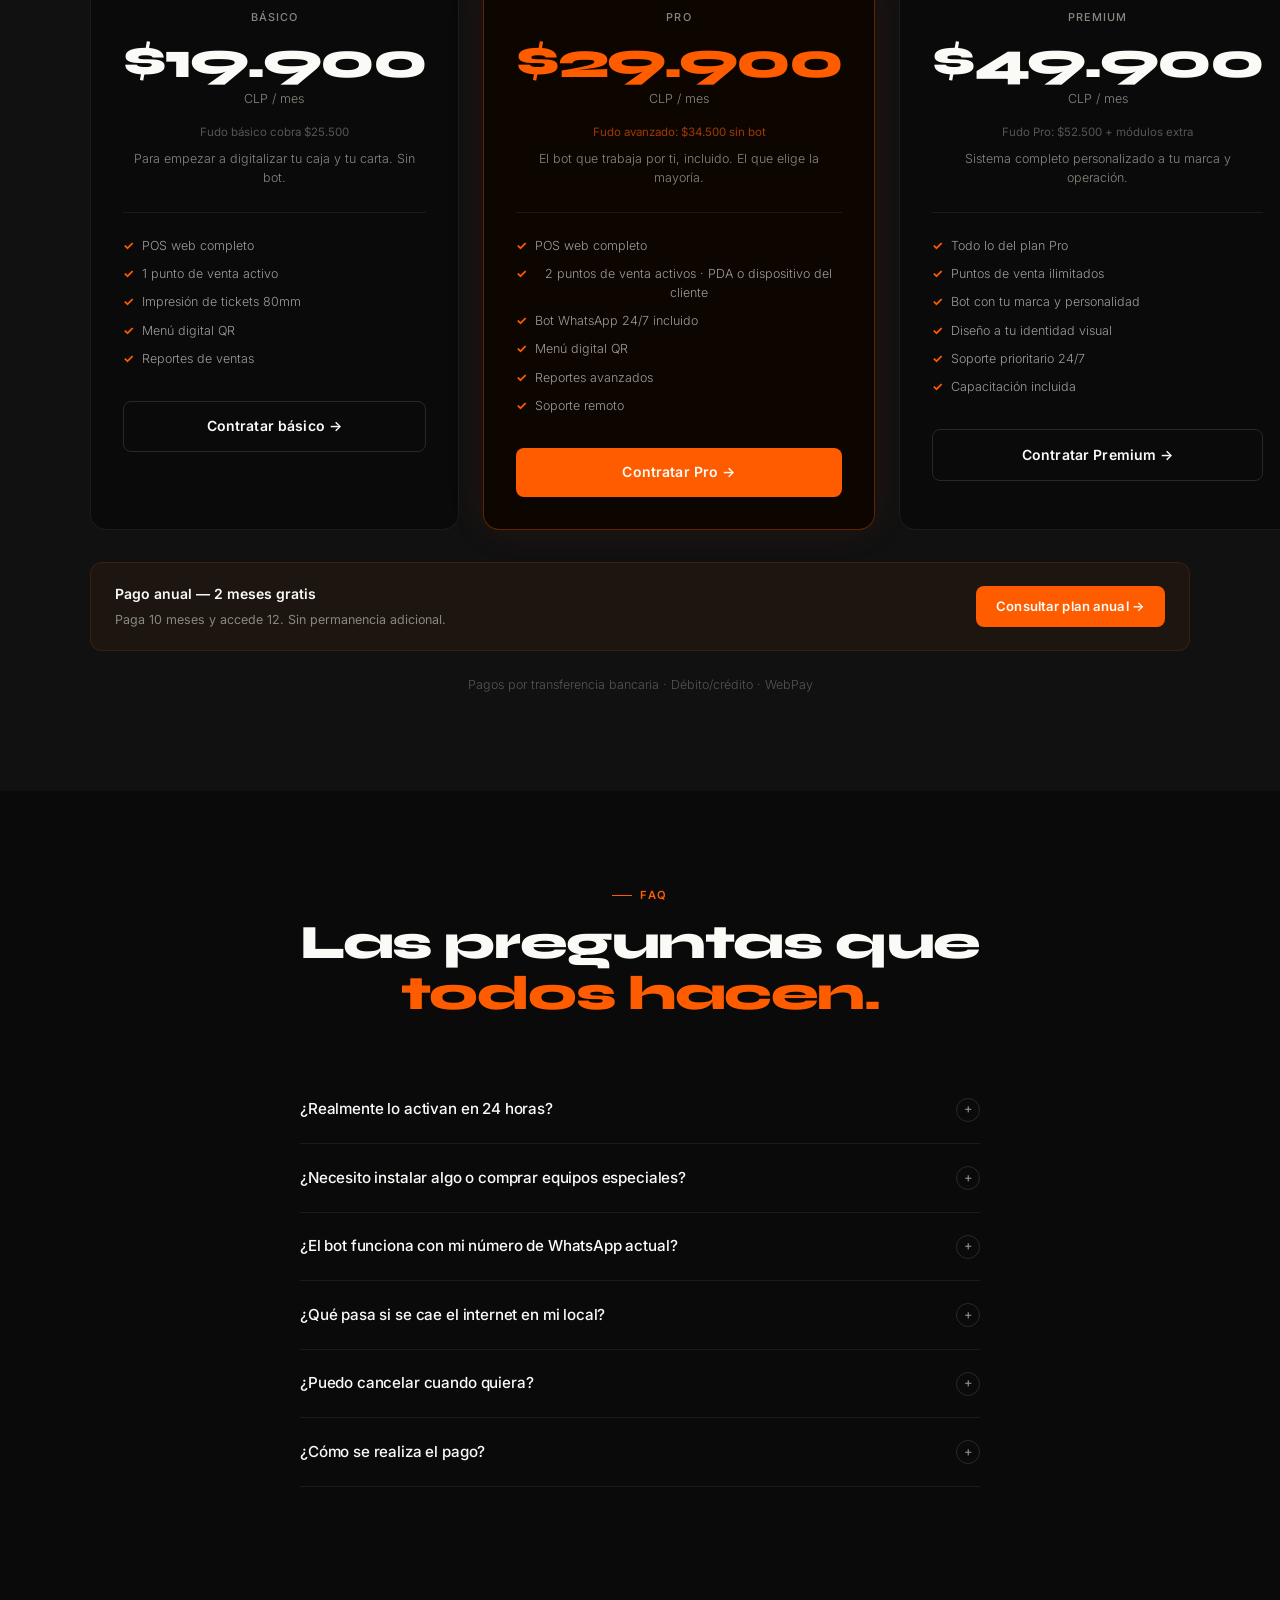
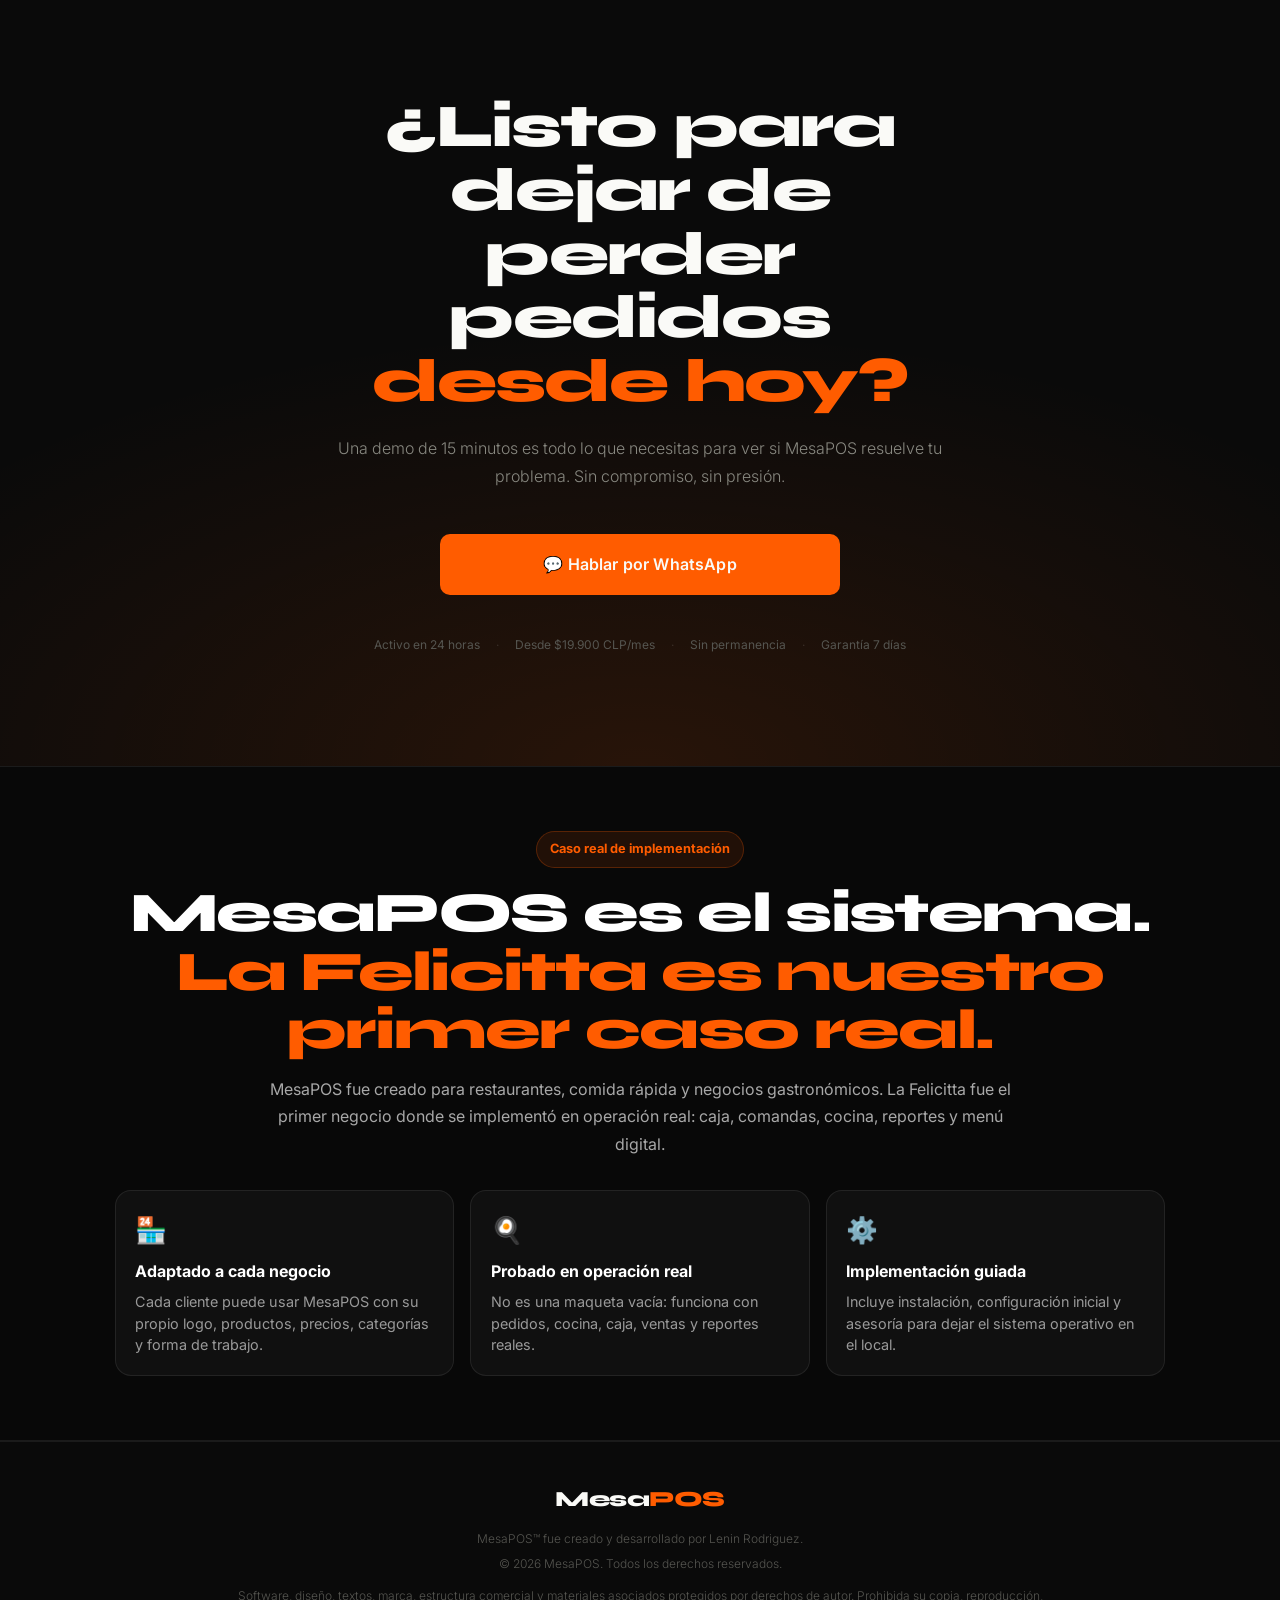
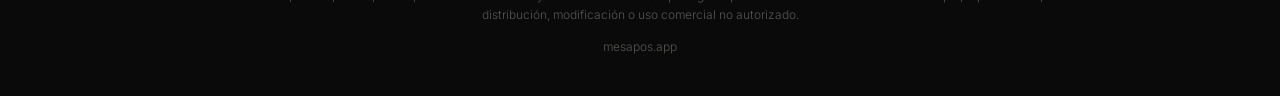
==== commit 6c350197: "Agregar aclaracion de MesaPOS y caso real La Felicitta" ====
--- a/index.html
+++ b/index.html
@@ -514,6 +514,46 @@
   </div>
 </section>
 
+
+<section class="case-section" style="padding:4rem 1.5rem;background:#080808;border-top:1px solid rgba(255,255,255,0.08);border-bottom:1px solid rgba(255,255,255,0.08)">
+  <div style="max-width:1050px;margin:0 auto;text-align:center">
+    <div class="reveal" style="display:inline-flex;align-items:center;gap:.5rem;background:rgba(255,92,0,0.10);border:1px solid rgba(255,92,0,0.25);color:#ff5c00;padding:.45rem .8rem;border-radius:999px;font-size:.8rem;font-weight:700;margin-bottom:1rem">
+      Caso real de implementación
+    </div>
+
+    <h2 class="reveal" style="font-size:clamp(2rem,5vw,3.5rem);line-height:1.05;margin:0 0 1rem;color:#fff">
+      MesaPOS es el sistema.<br>
+      <span style="color:#ff5c00">La Felicitta es nuestro primer caso real.</span>
+    </h2>
+
+    <p class="reveal" style="max-width:760px;margin:0 auto;color:#a8a8a8;font-size:1rem;line-height:1.7">
+      MesaPOS fue creado para restaurantes, comida rápida y negocios gastronómicos.
+      La Felicitta fue el primer negocio donde se implementó en operación real:
+      caja, comandas, cocina, reportes y menú digital.
+    </p>
+
+    <div class="reveal" style="display:grid;grid-template-columns:repeat(auto-fit,minmax(220px,1fr));gap:1rem;margin-top:2rem;text-align:left">
+      <div style="background:rgba(255,255,255,0.035);border:1px solid rgba(255,255,255,0.08);border-radius:16px;padding:1.2rem">
+        <div style="font-size:1.6rem;margin-bottom:.5rem">🏪</div>
+        <h3 style="margin:0 0 .4rem;color:#fff;font-size:1rem">Adaptado a cada negocio</h3>
+        <p style="margin:0;color:#999;font-size:.9rem;line-height:1.5">Cada cliente puede usar MesaPOS con su propio logo, productos, precios, categorías y forma de trabajo.</p>
+      </div>
+
+      <div style="background:rgba(255,255,255,0.035);border:1px solid rgba(255,255,255,0.08);border-radius:16px;padding:1.2rem">
+        <div style="font-size:1.6rem;margin-bottom:.5rem">🍳</div>
+        <h3 style="margin:0 0 .4rem;color:#fff;font-size:1rem">Probado en operación real</h3>
+        <p style="margin:0;color:#999;font-size:.9rem;line-height:1.5">No es una maqueta vacía: funciona con pedidos, cocina, caja, ventas y reportes reales.</p>
+      </div>
+
+      <div style="background:rgba(255,255,255,0.035);border:1px solid rgba(255,255,255,0.08);border-radius:16px;padding:1.2rem">
+        <div style="font-size:1.6rem;margin-bottom:.5rem">⚙️</div>
+        <h3 style="margin:0 0 .4rem;color:#fff;font-size:1rem">Implementación guiada</h3>
+        <p style="margin:0;color:#999;font-size:.9rem;line-height:1.5">Incluye instalación, configuración inicial y asesoría para dejar el sistema operativo en el local.</p>
+      </div>
+    </div>
+  </div>
+</section>
+
 <footer style="display:block;text-align:center;padding:2.5rem 1.5rem">
   <div class="logo" style="margin-bottom:0.8rem">Mesa<span>POS</span></div>
   <p style="margin-bottom:0.35rem">MesaPOS™ fue creado y desarrollado por Lenin Rodriguez.</p>
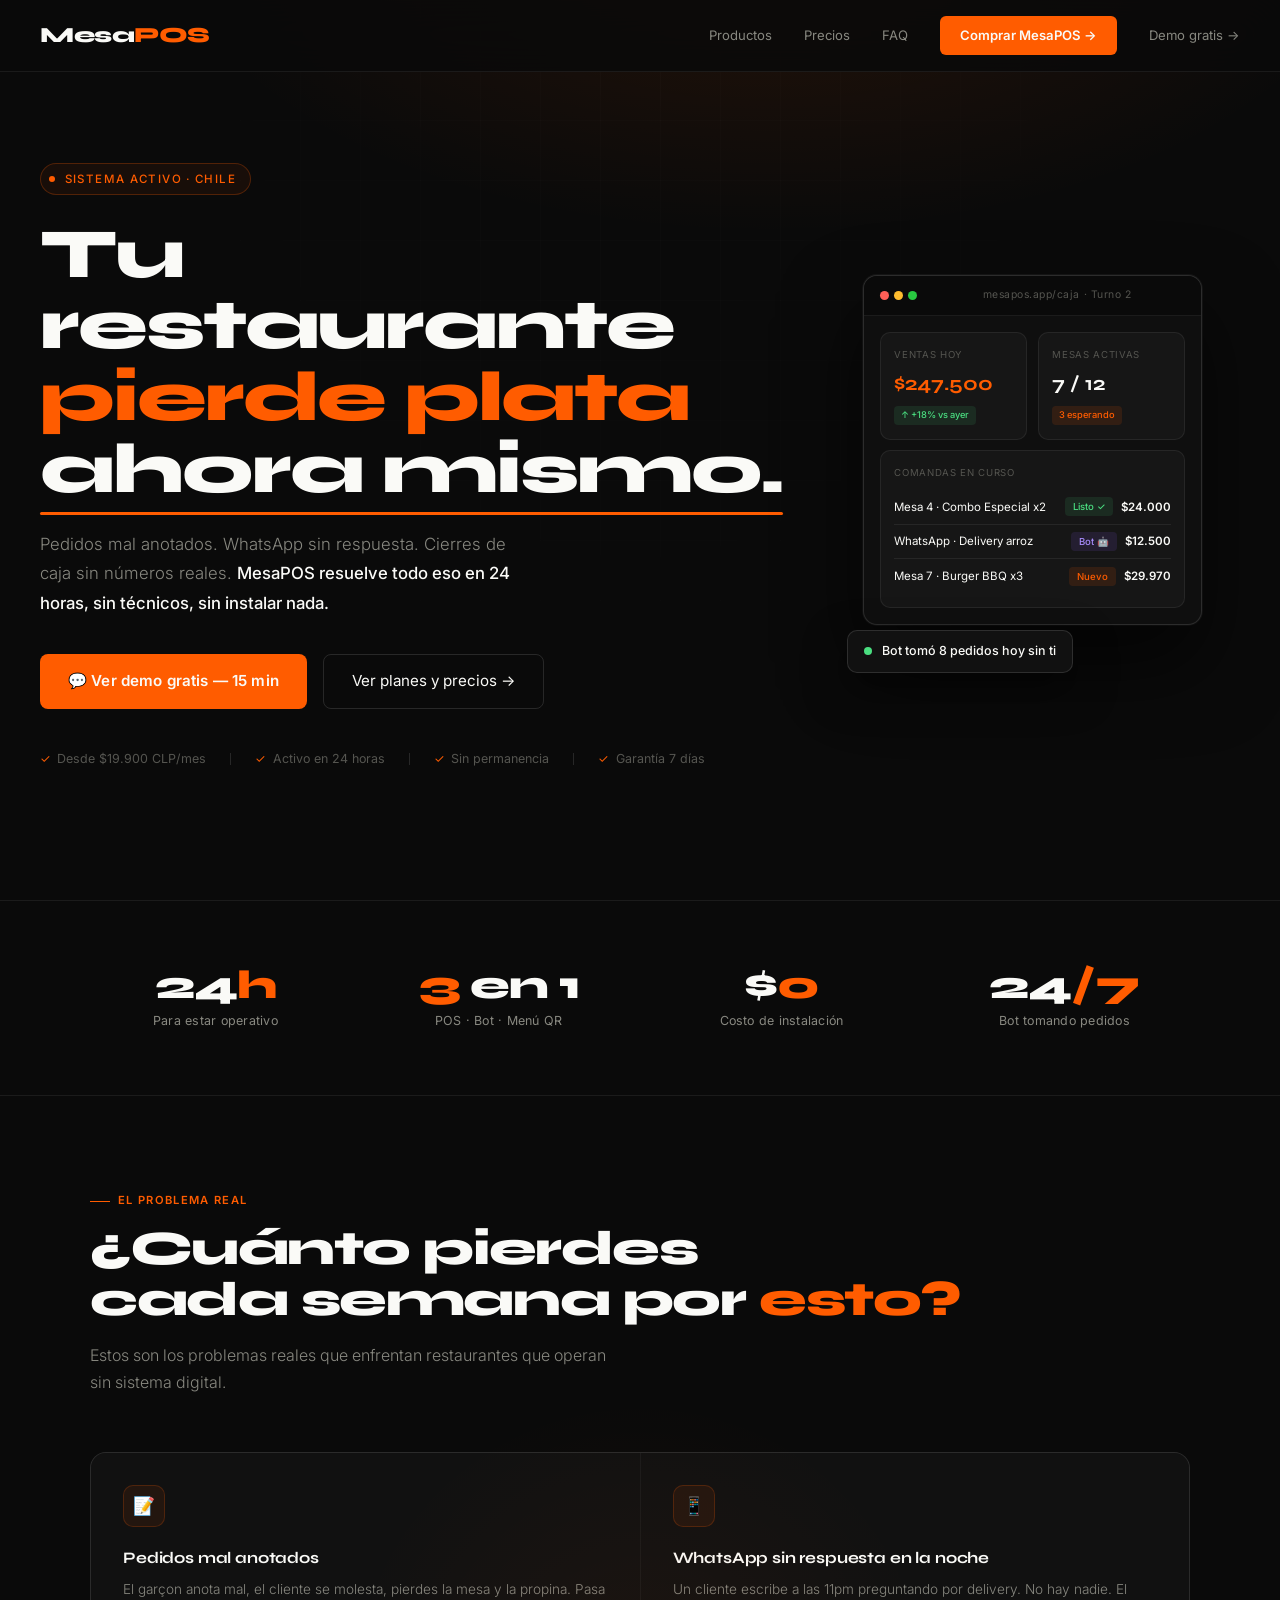
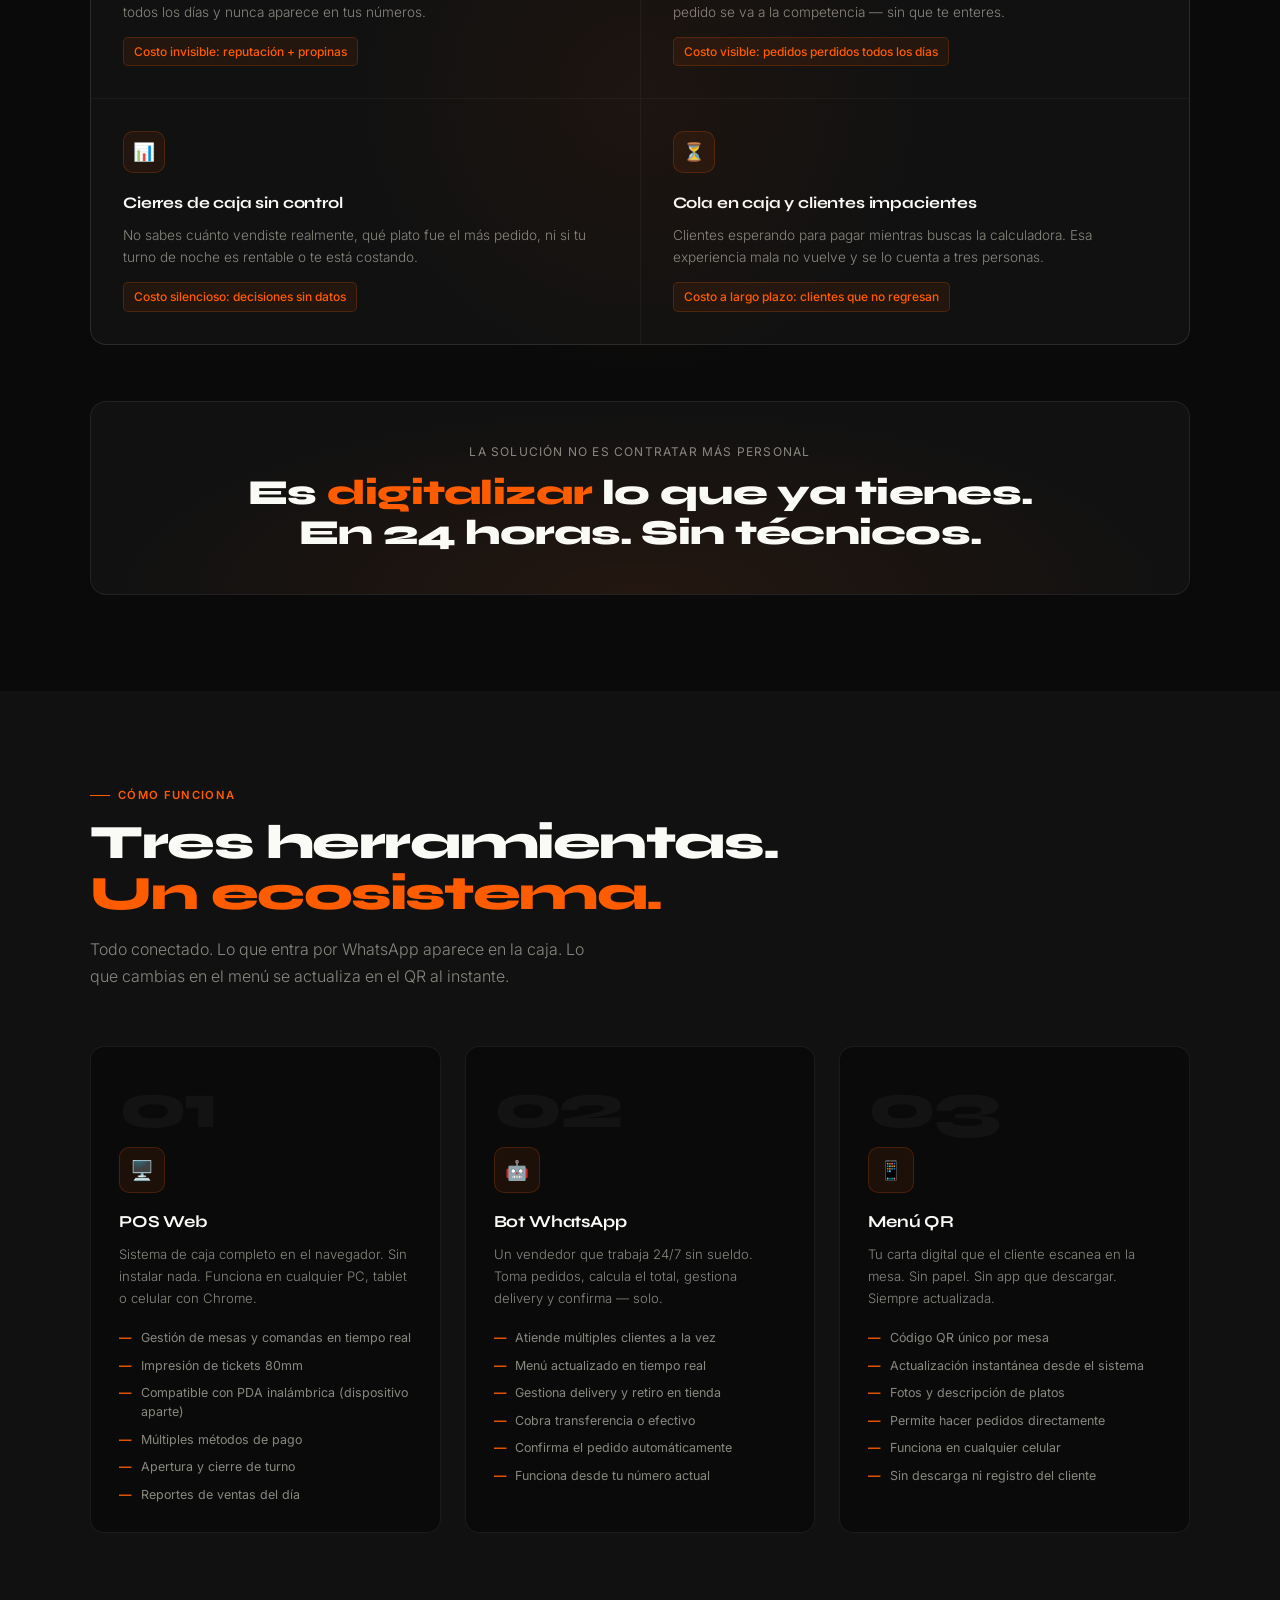
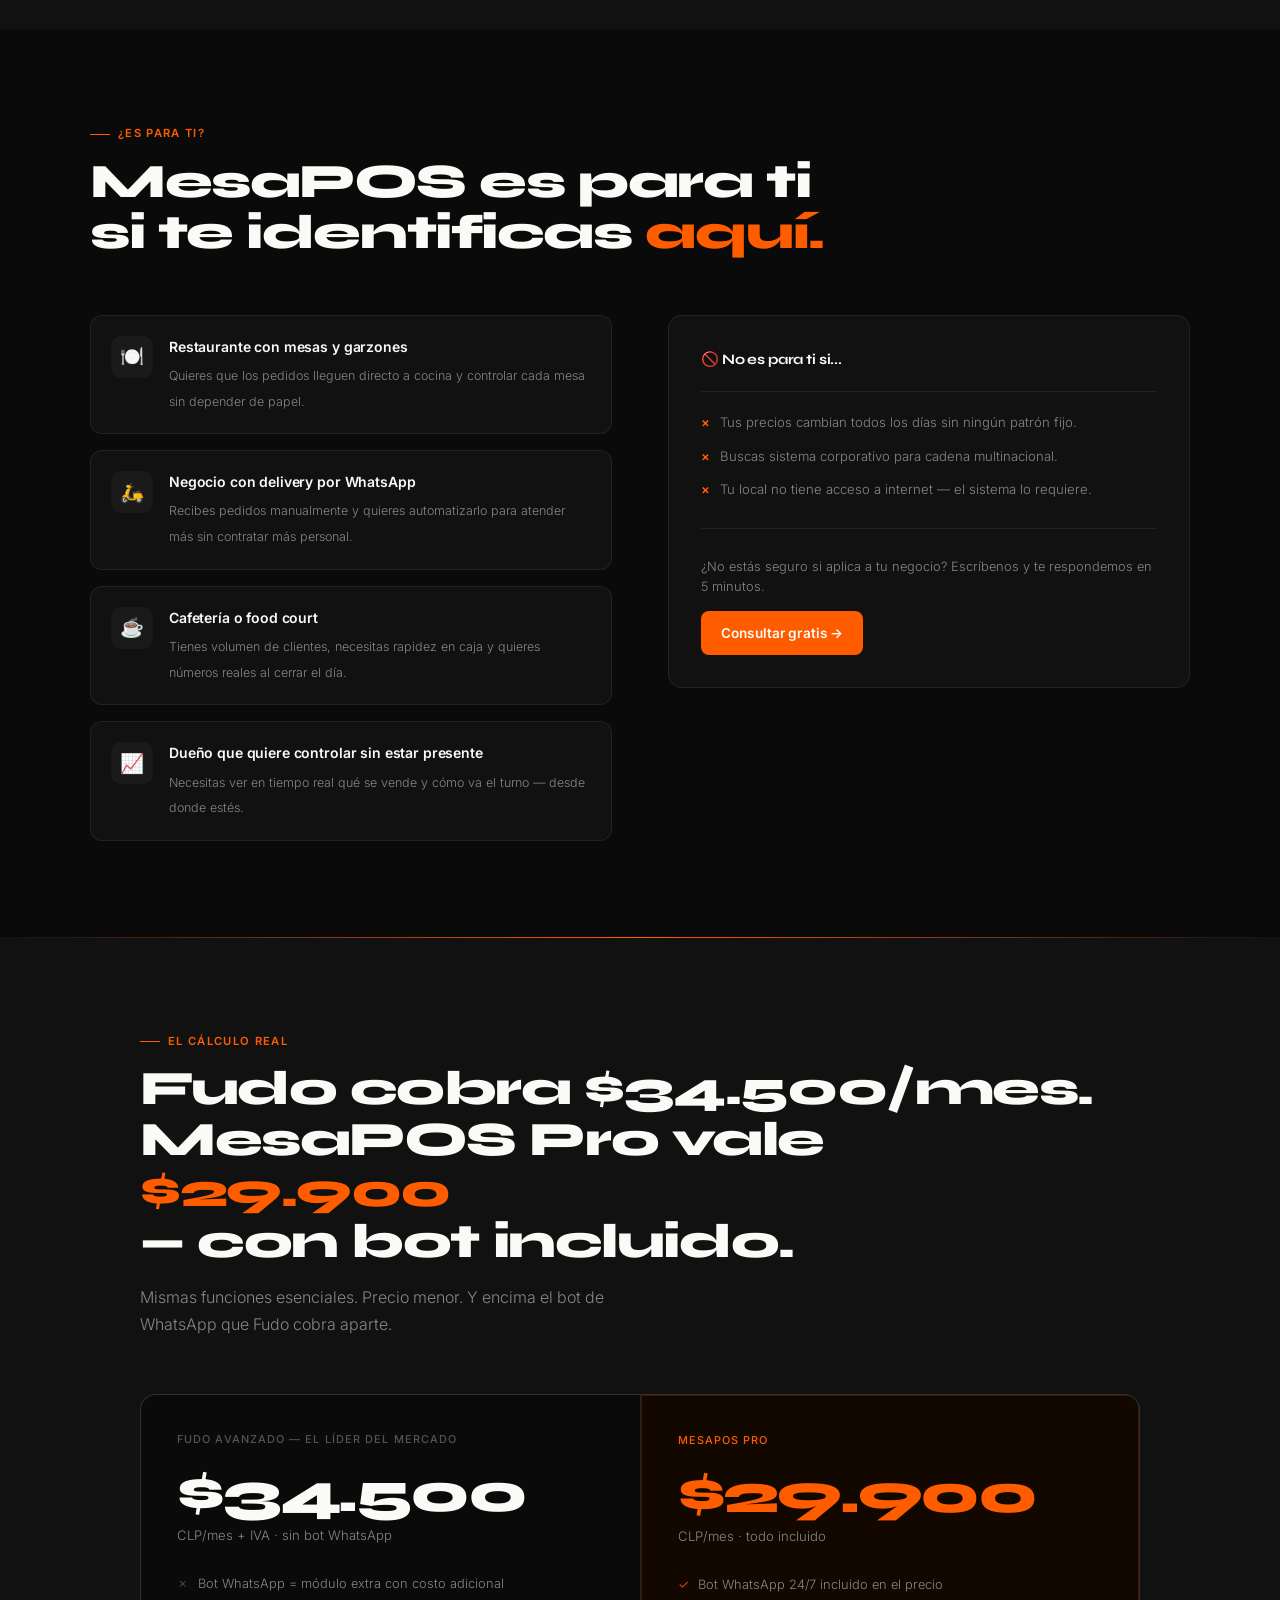
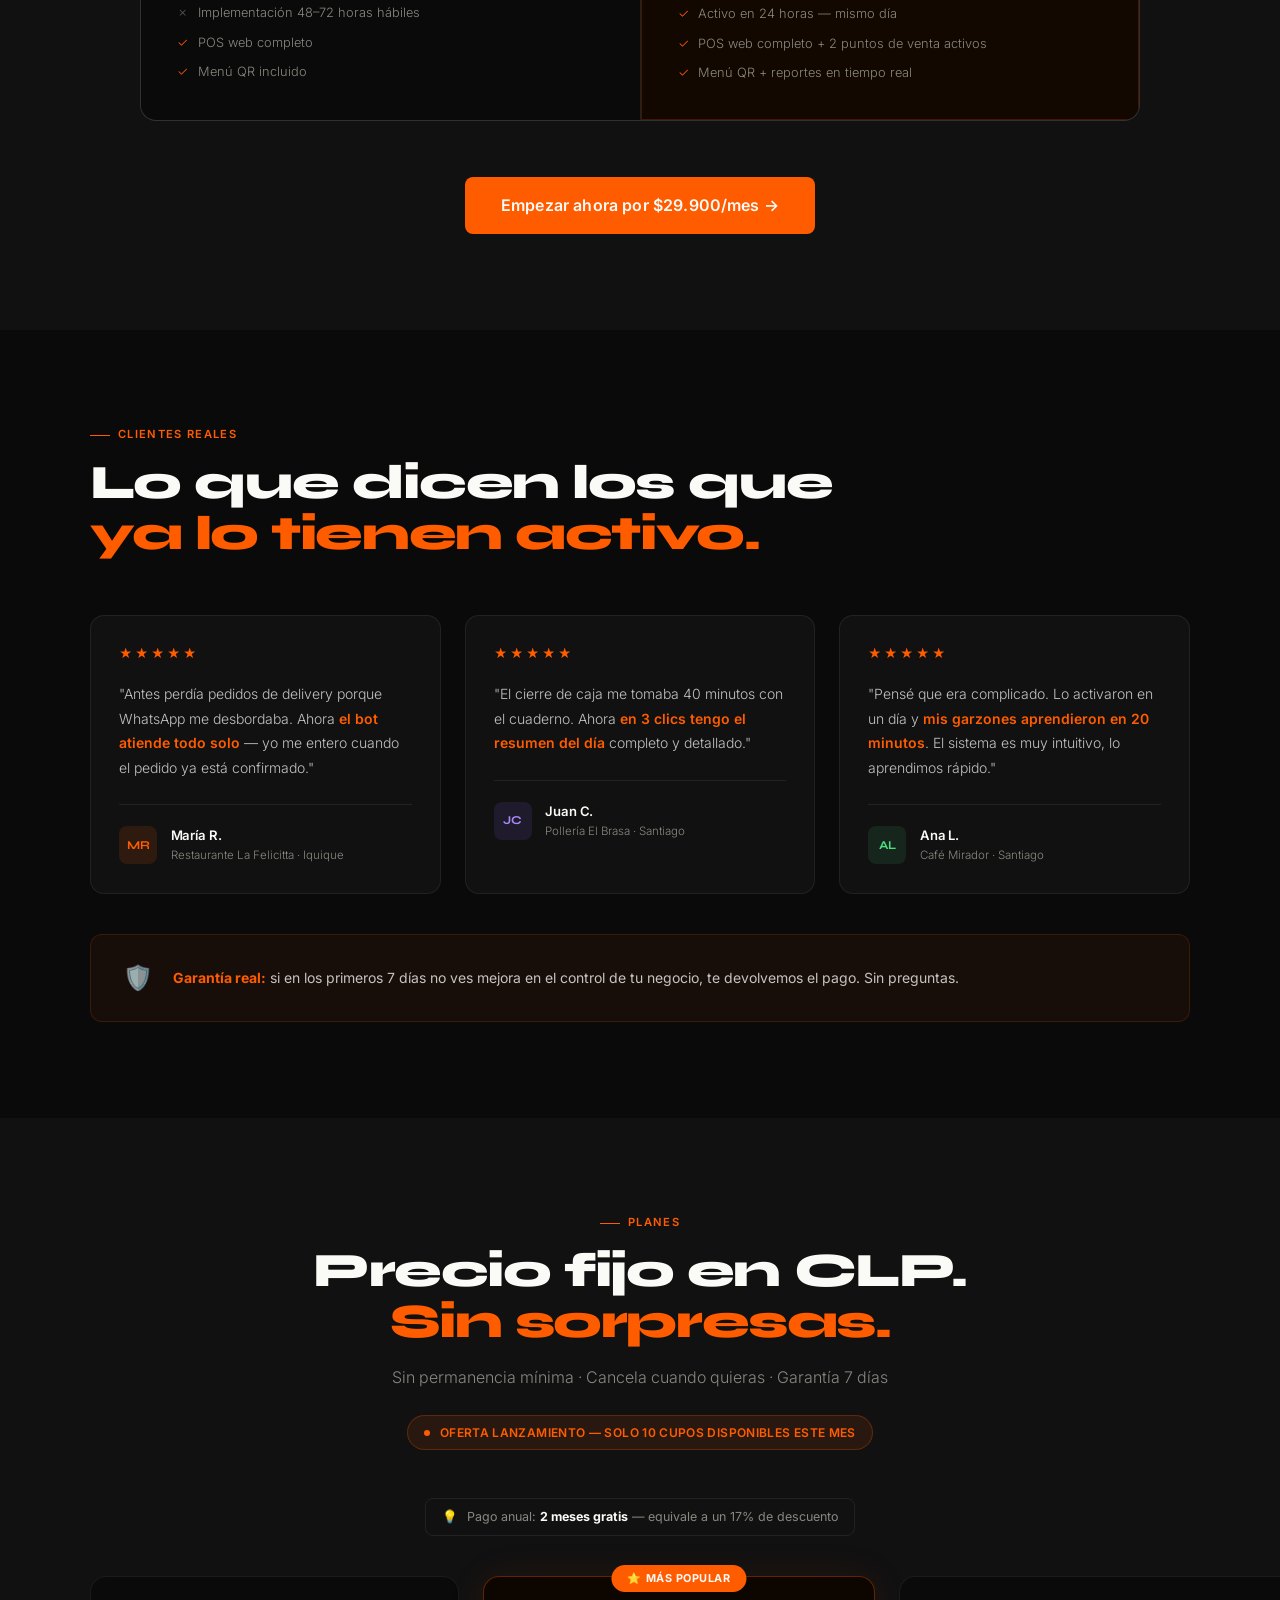
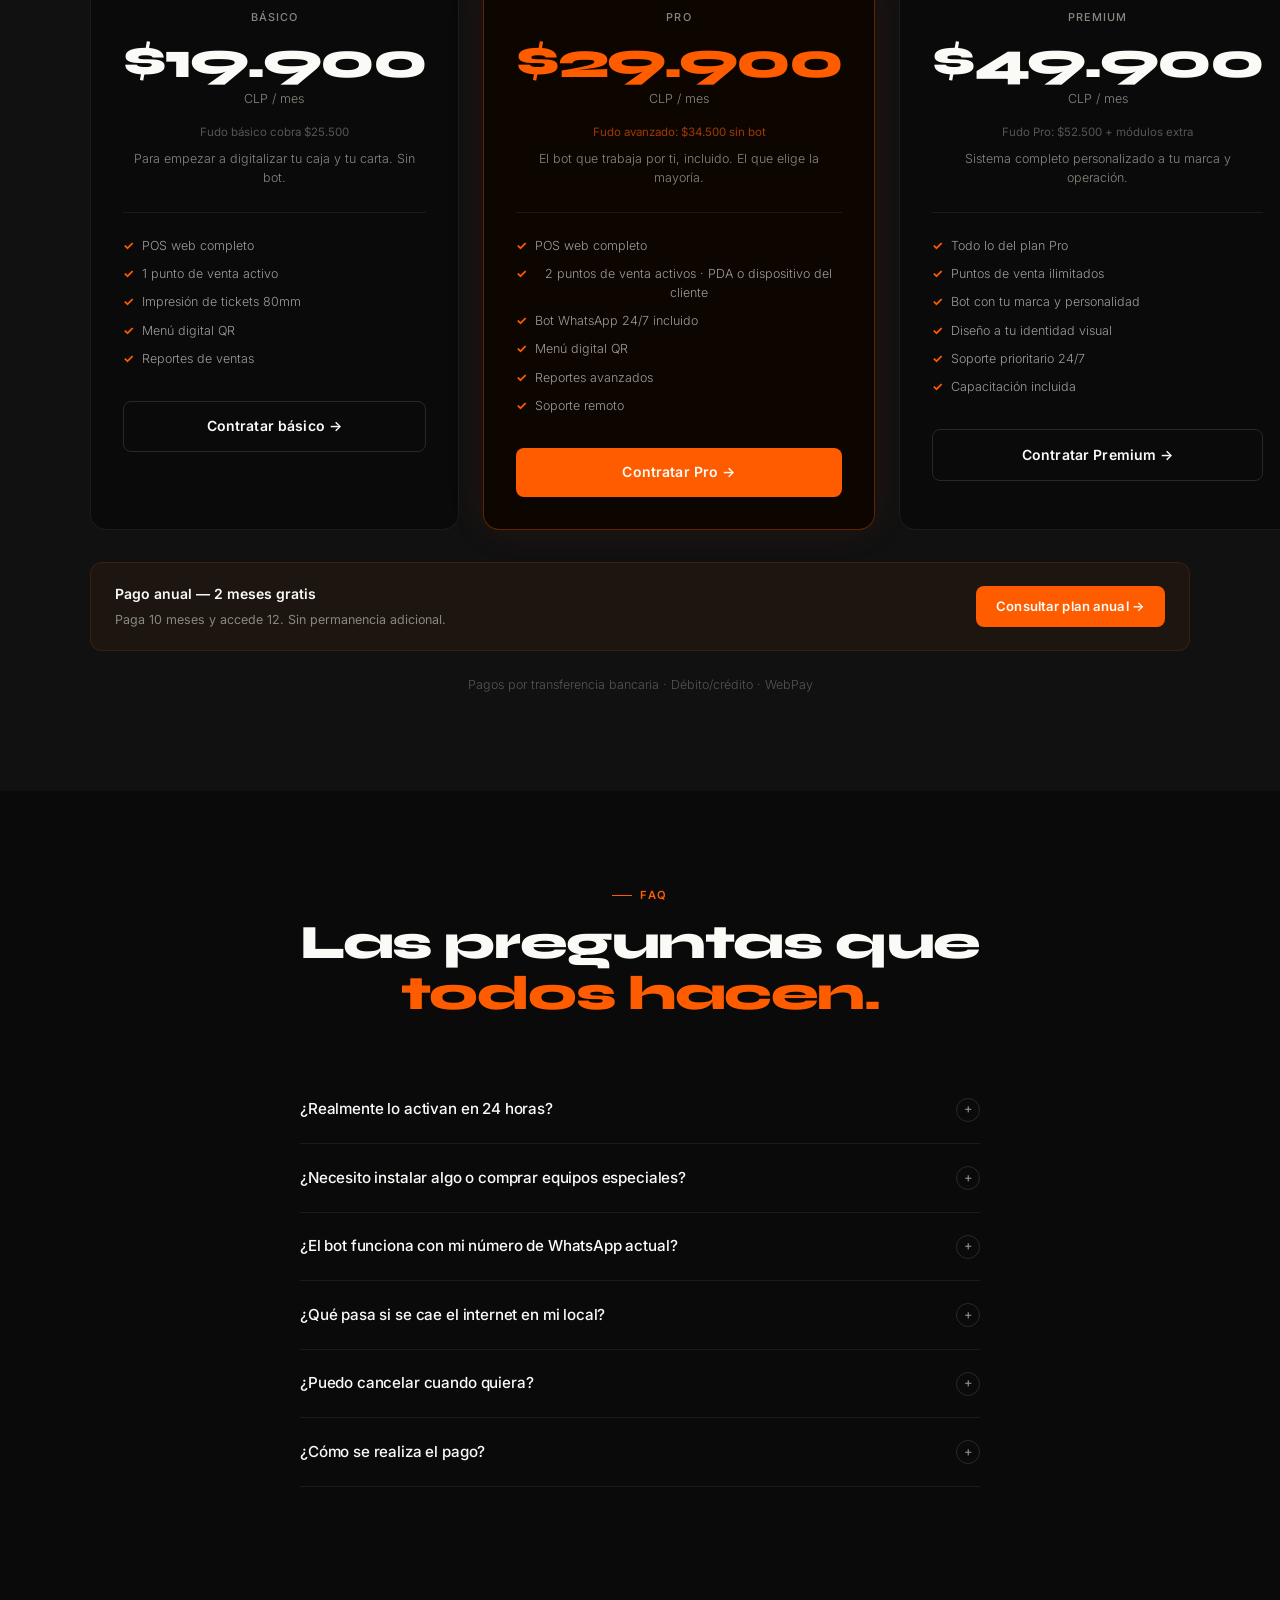
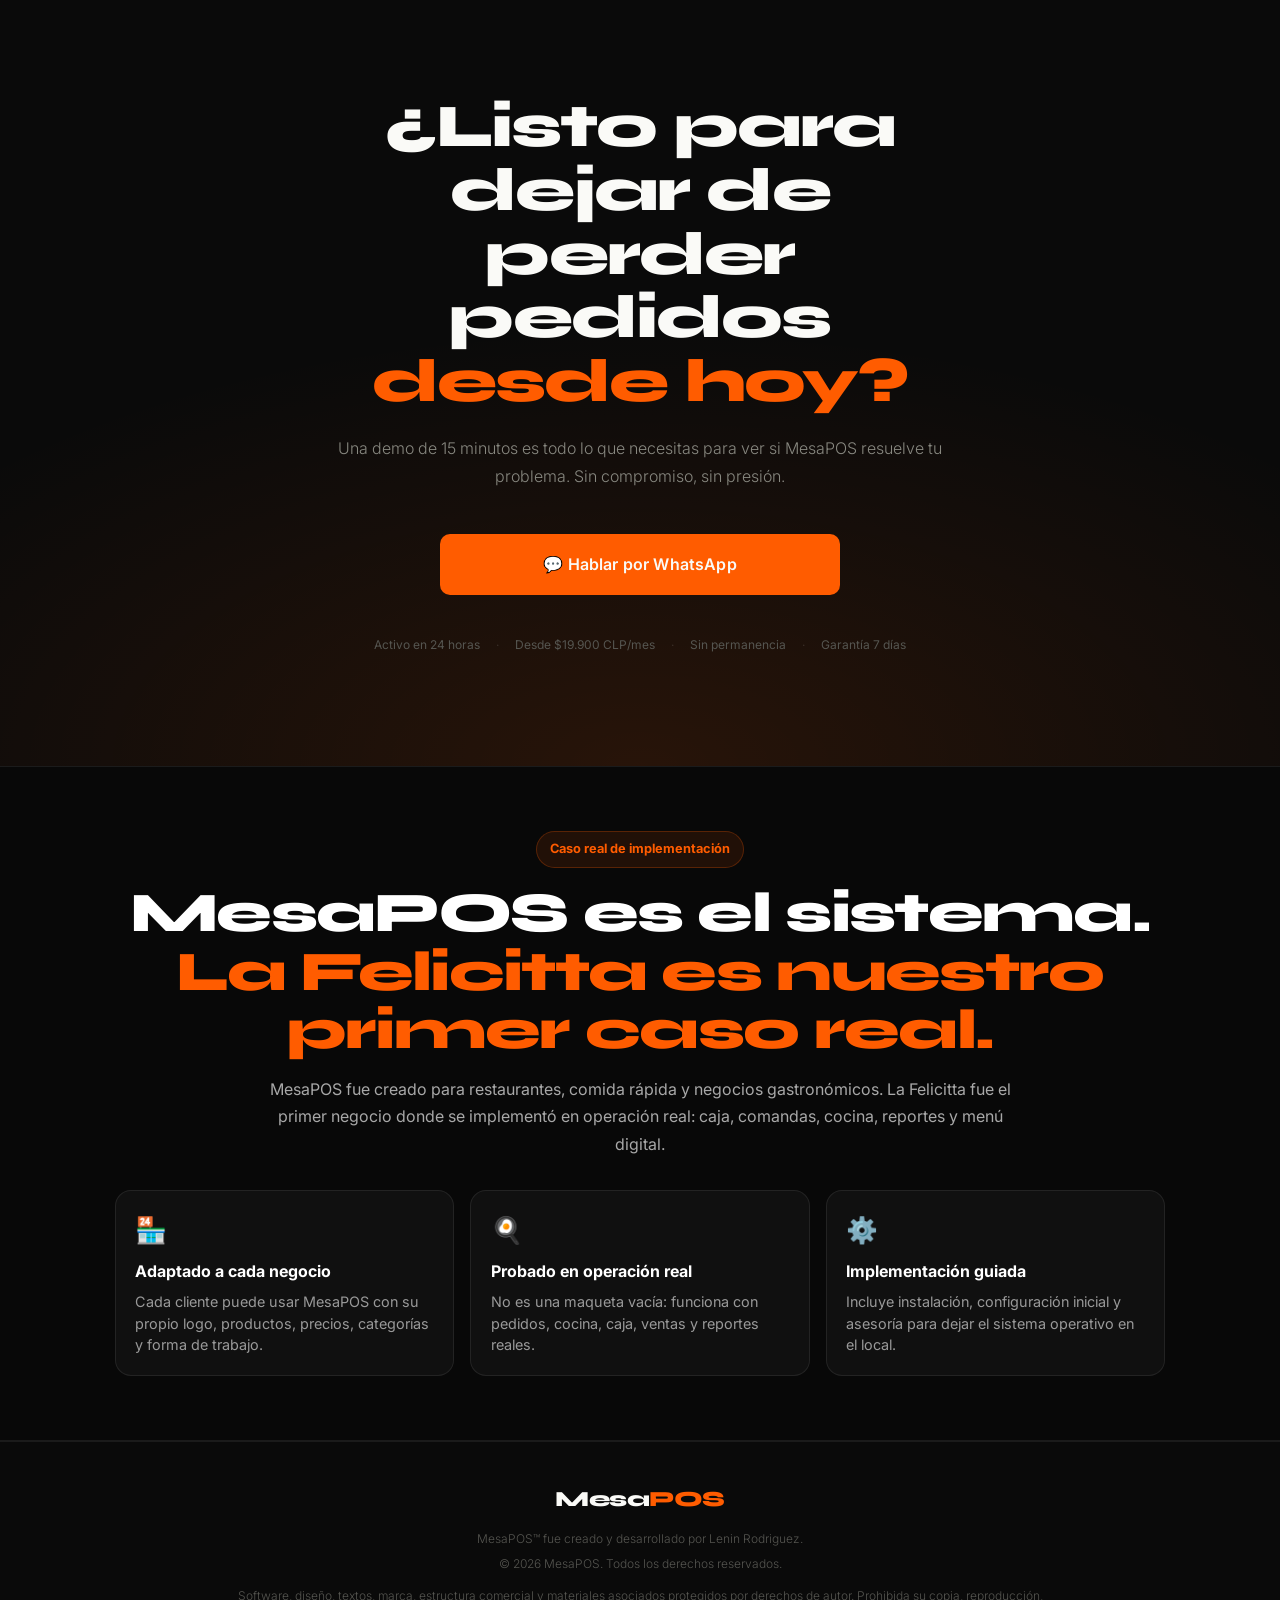
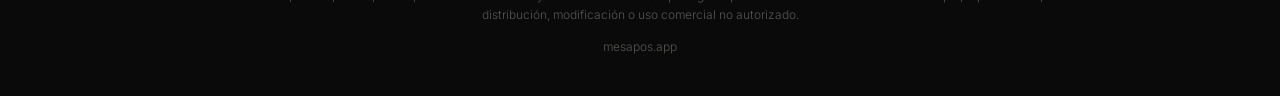
==== commit 6ccdbabb: "Agregar boton de compra Hotmart a MesaPOS" ====
--- a/index.html
+++ b/index.html
@@ -226,7 +226,8 @@
     <a href="#solution">Productos</a>
     <a href="#pricing">Precios</a>
     <a href="#faq">FAQ</a>
-    <a href="https://wa.me/56964629963?text=Hola,%20quiero%20una%20demo%20de%20MesaPOS" class="nav-cta">Demo gratis →</a>
+    <a href="https://wa.me/56964629963?text=Hola,%20quiero%20una%20demo%20de%20MesaPOS" class="nav-cta">Comprar MesaPOS →</a>
+        <a class="btn btn-primary" href="#contacto">Demo gratis →</a>
   </div>
 </nav>
 
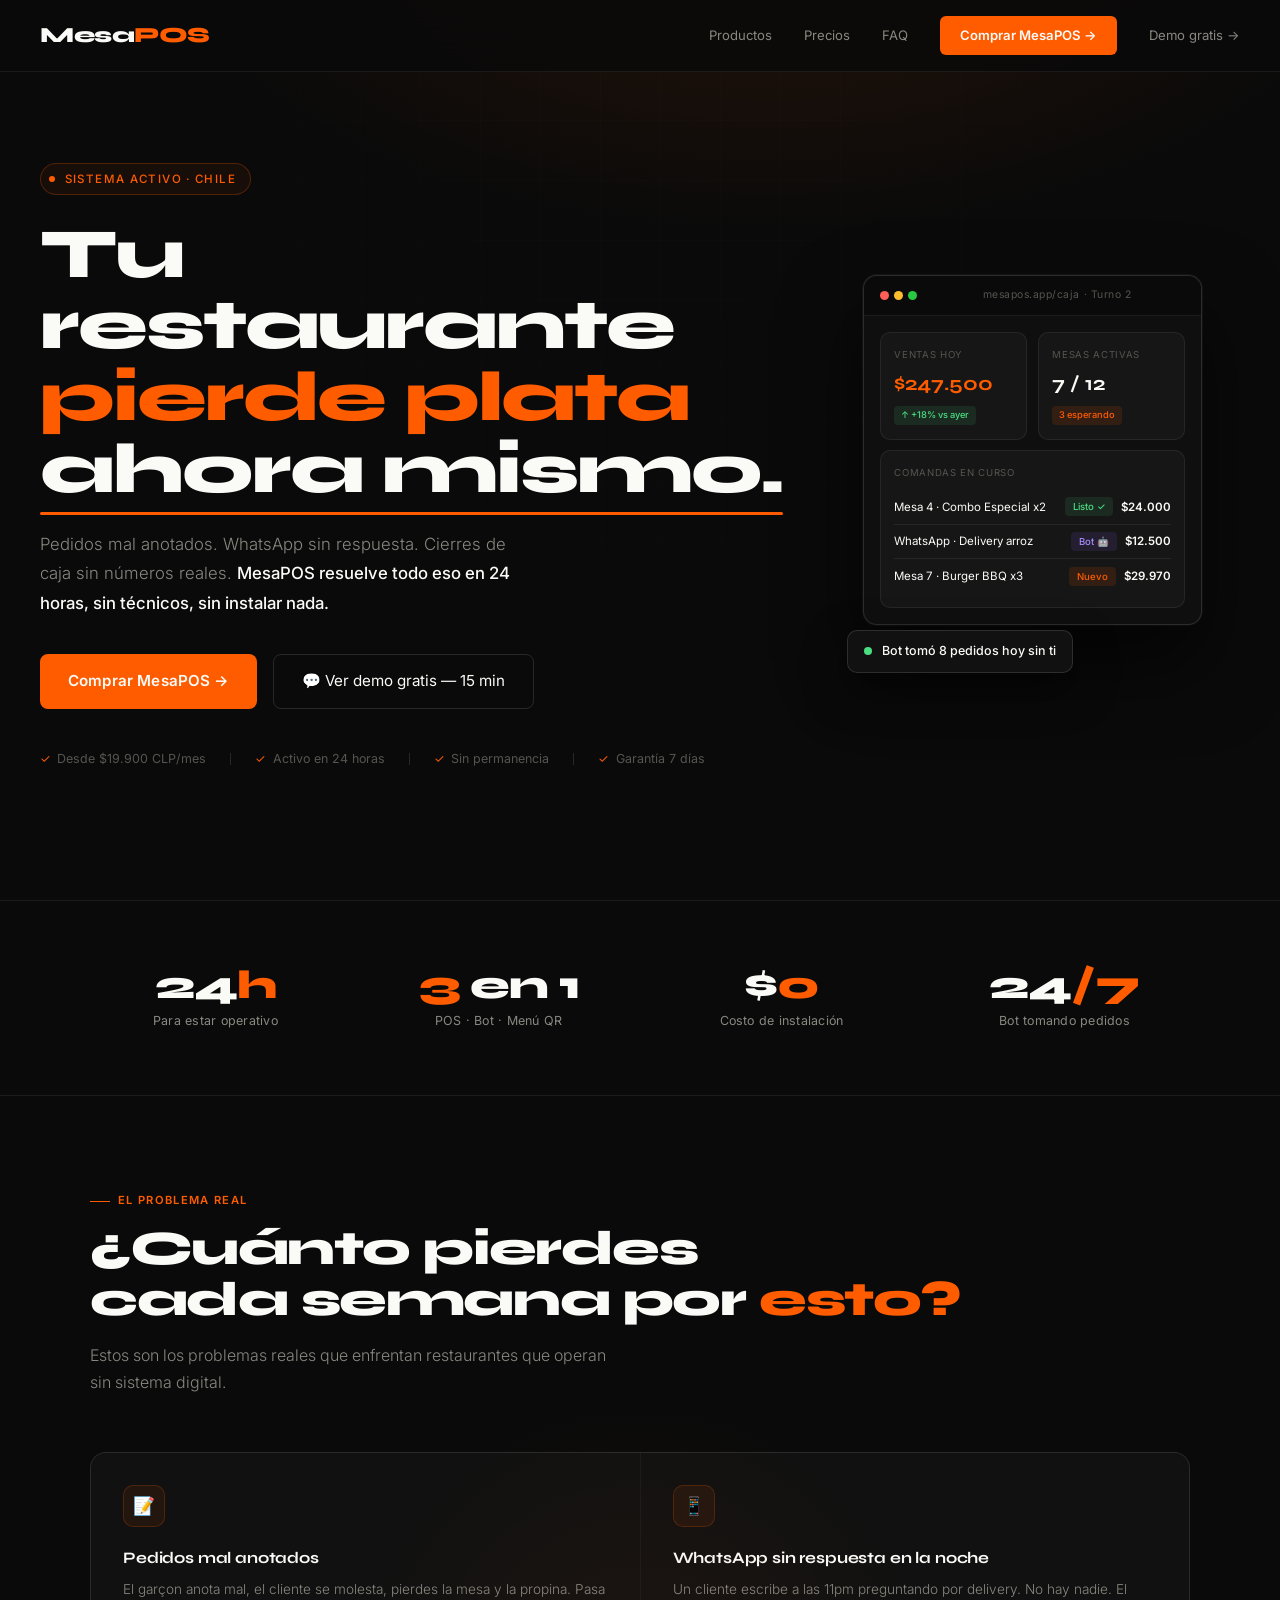
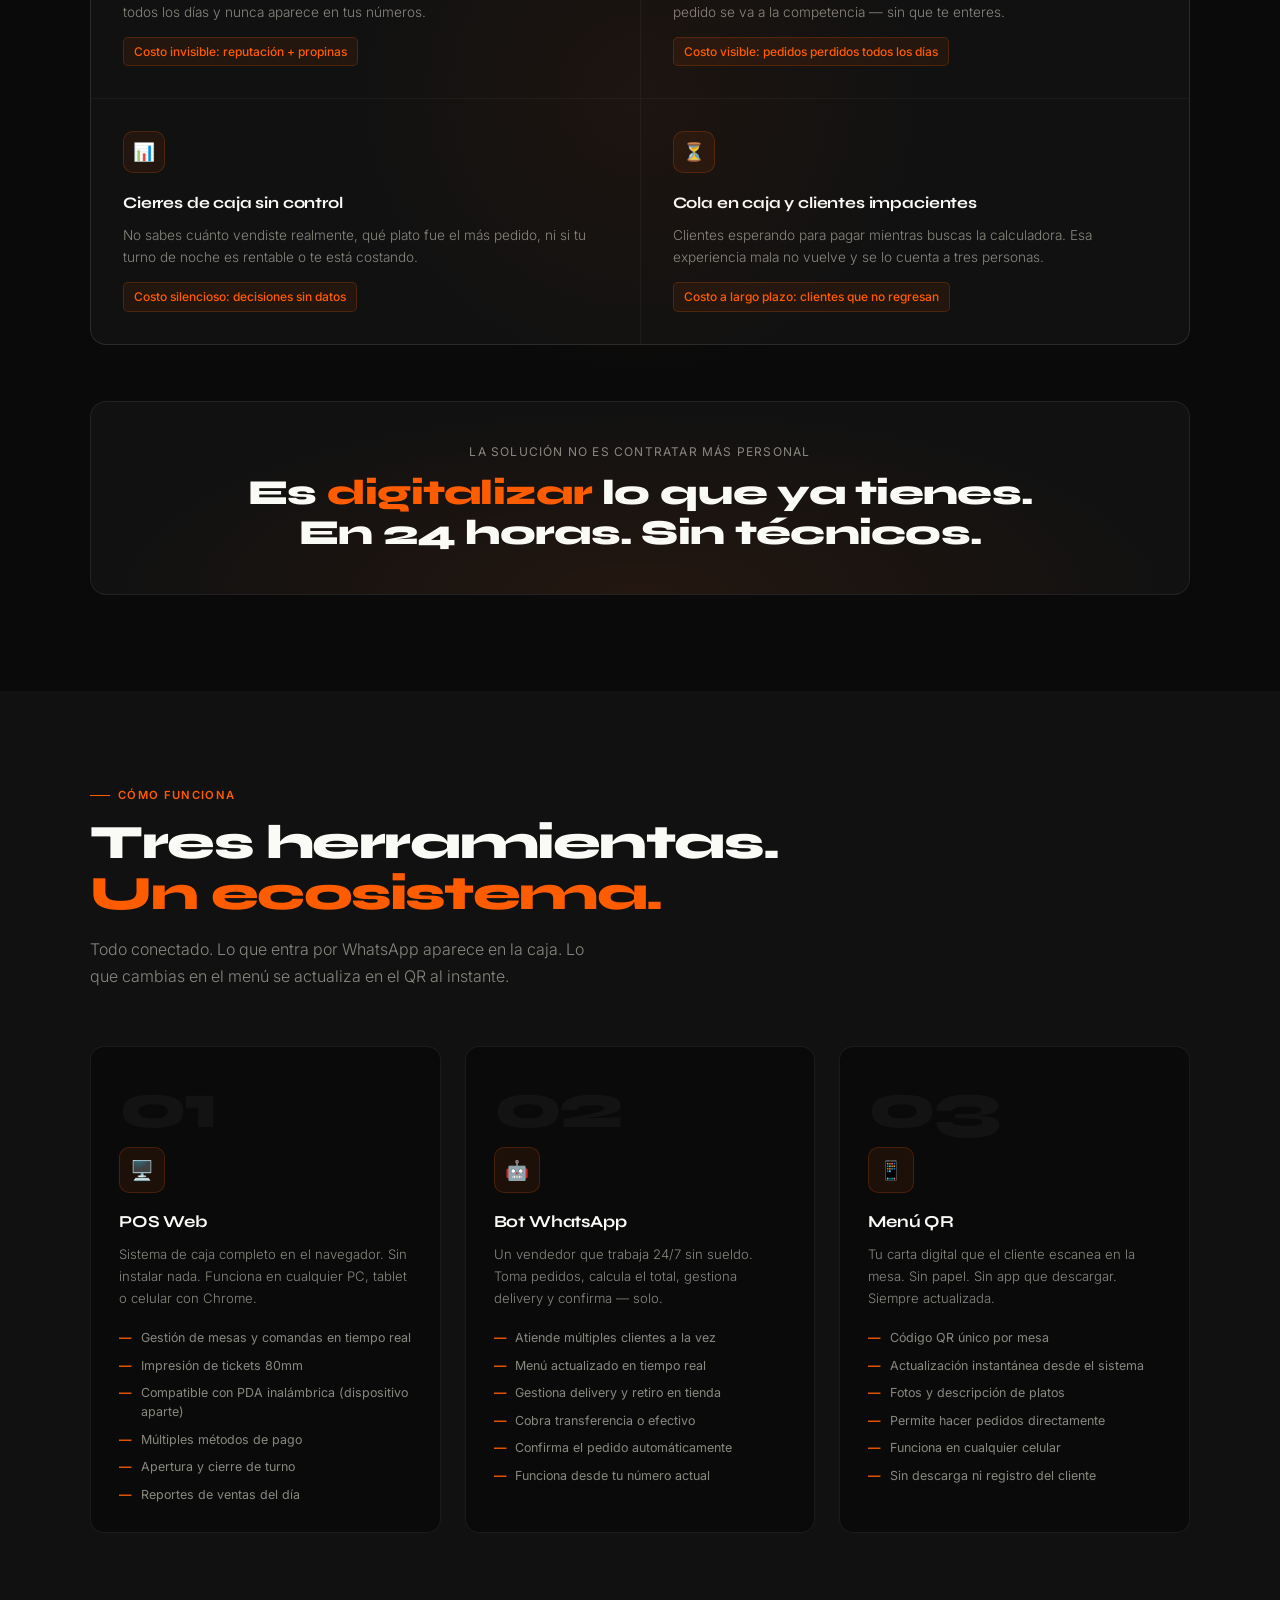
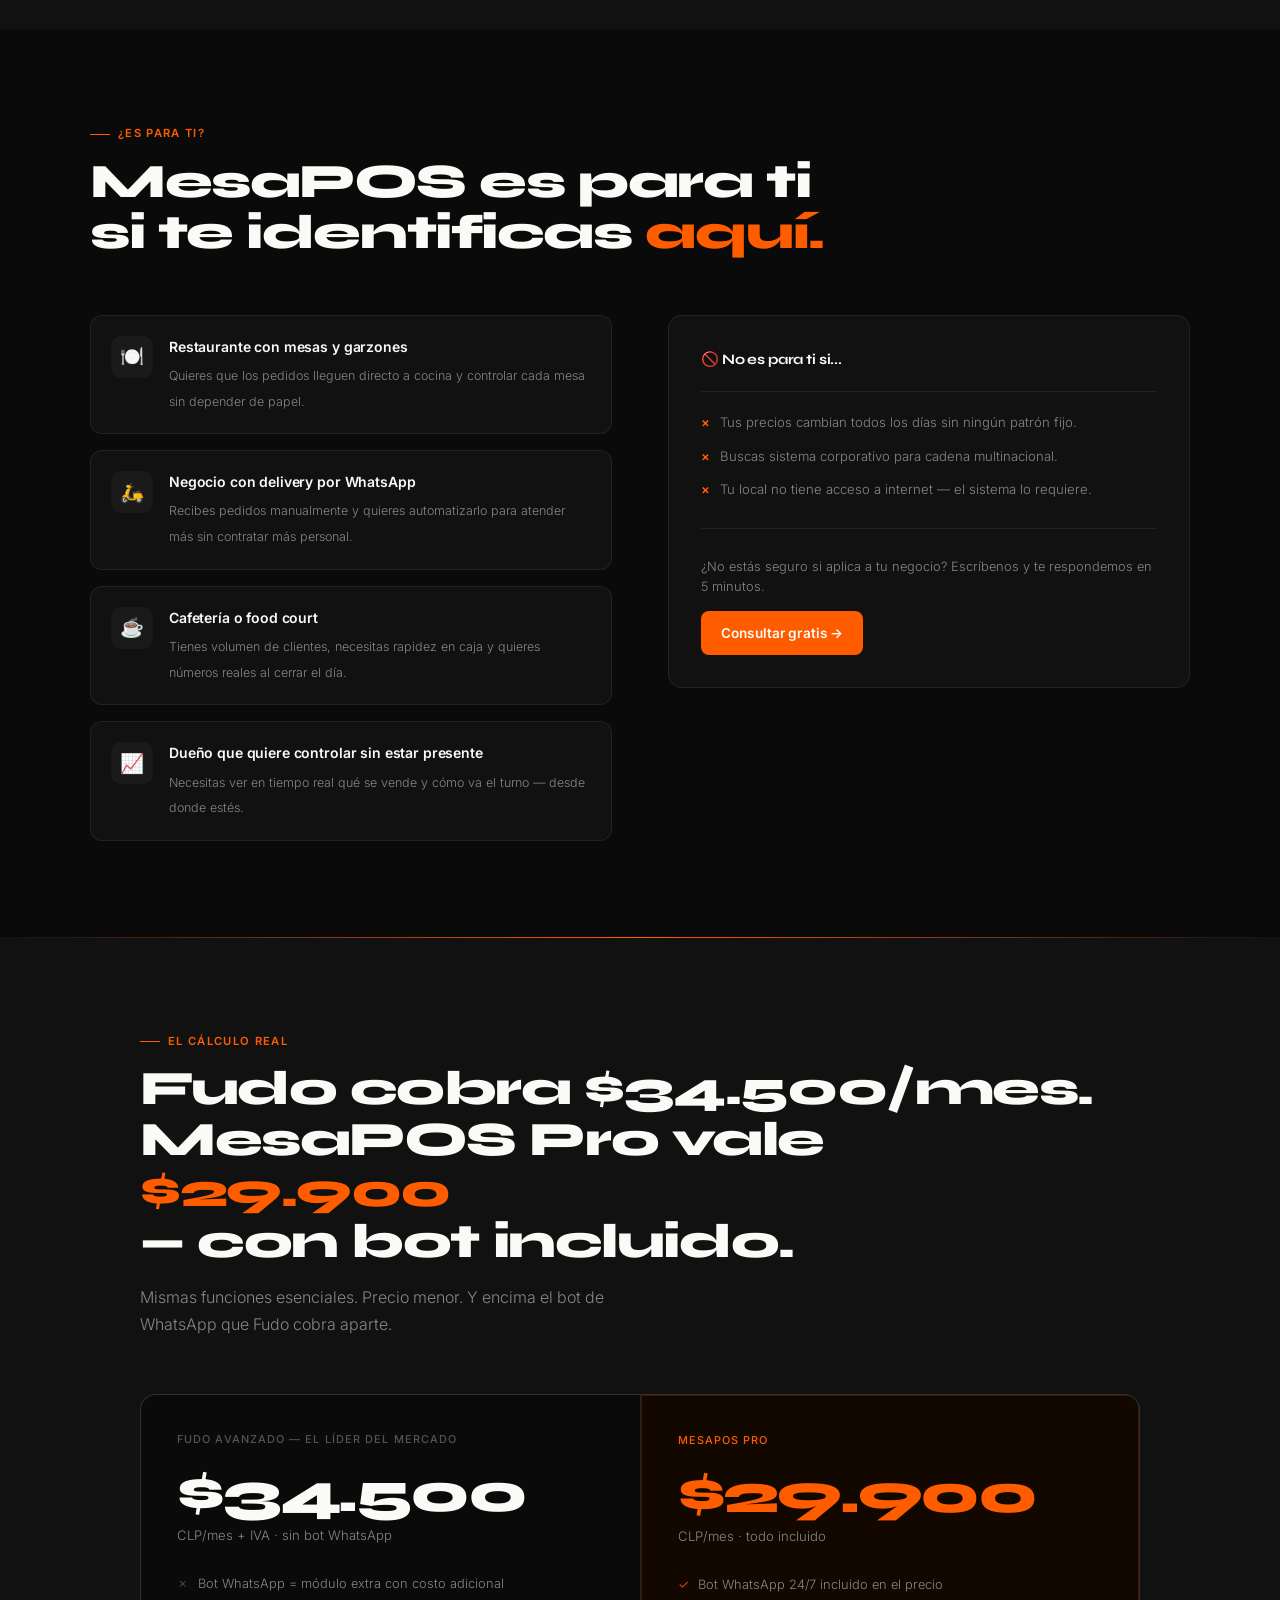
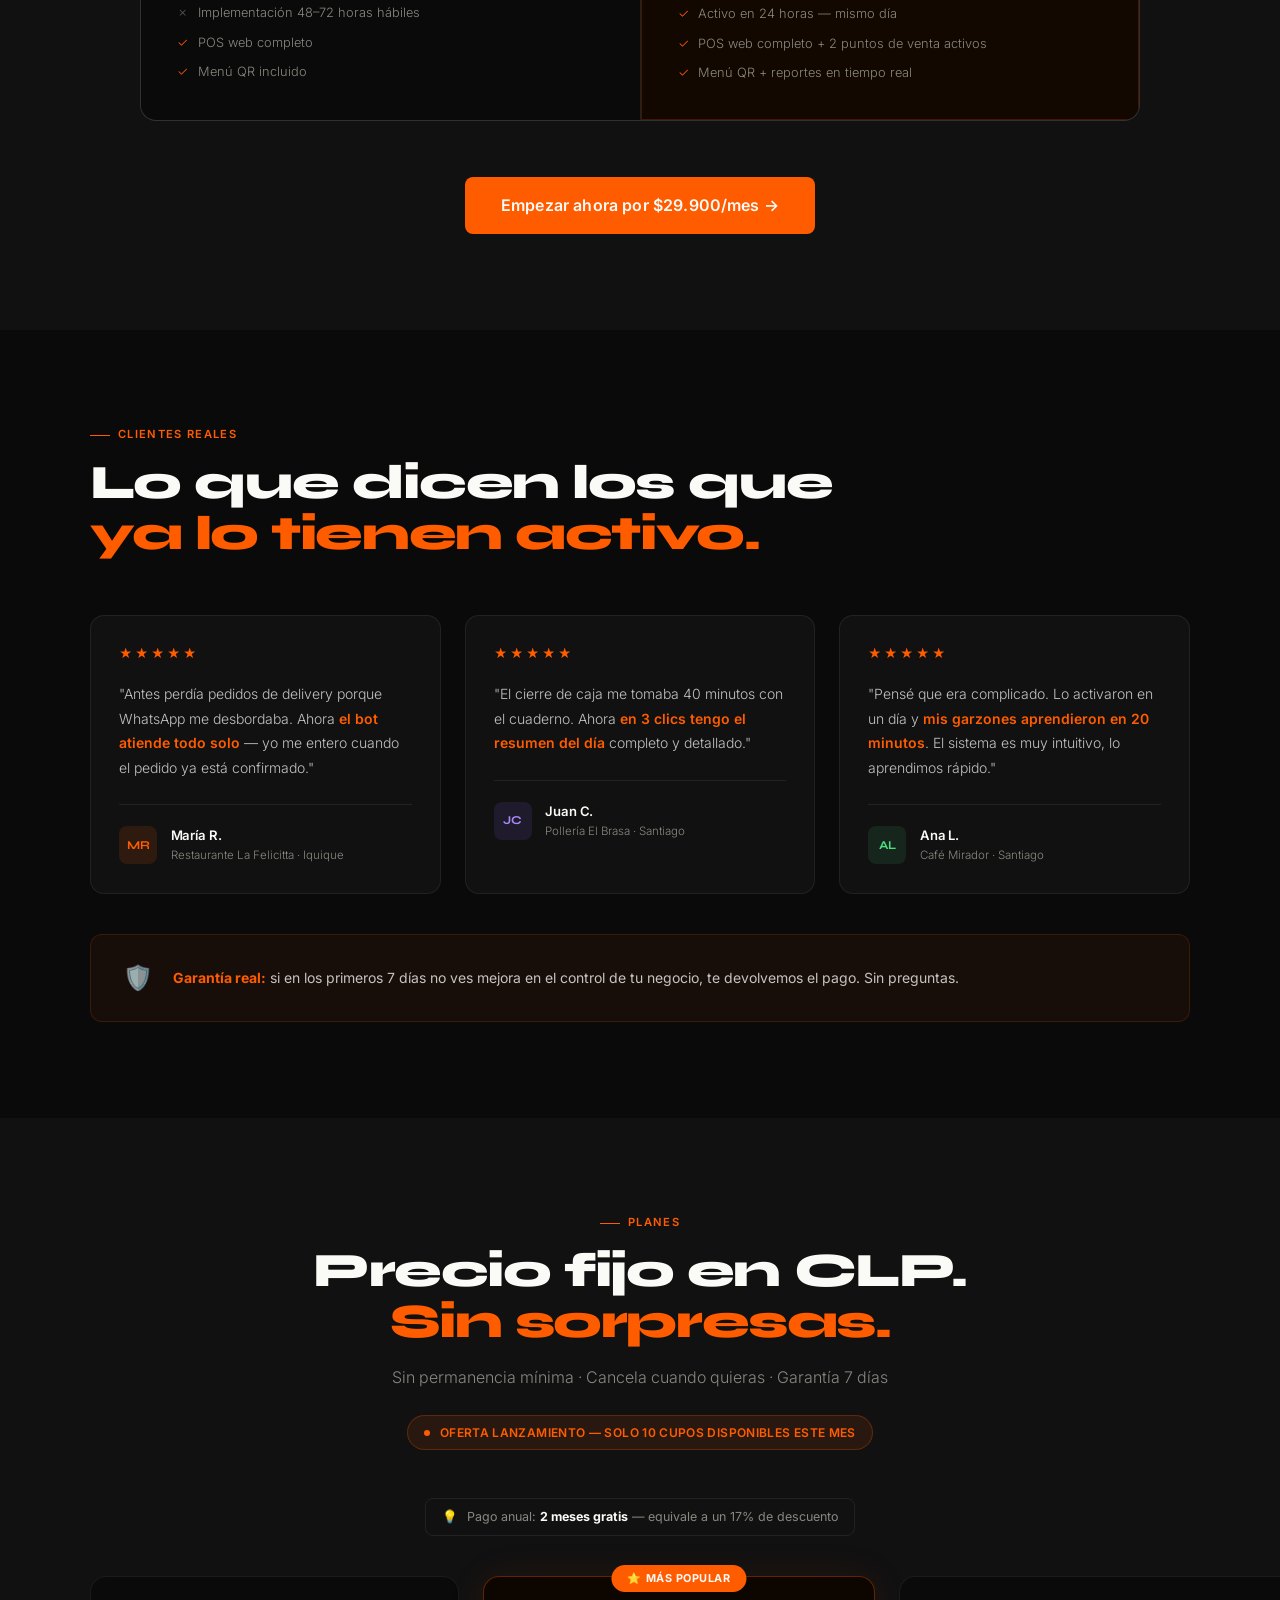
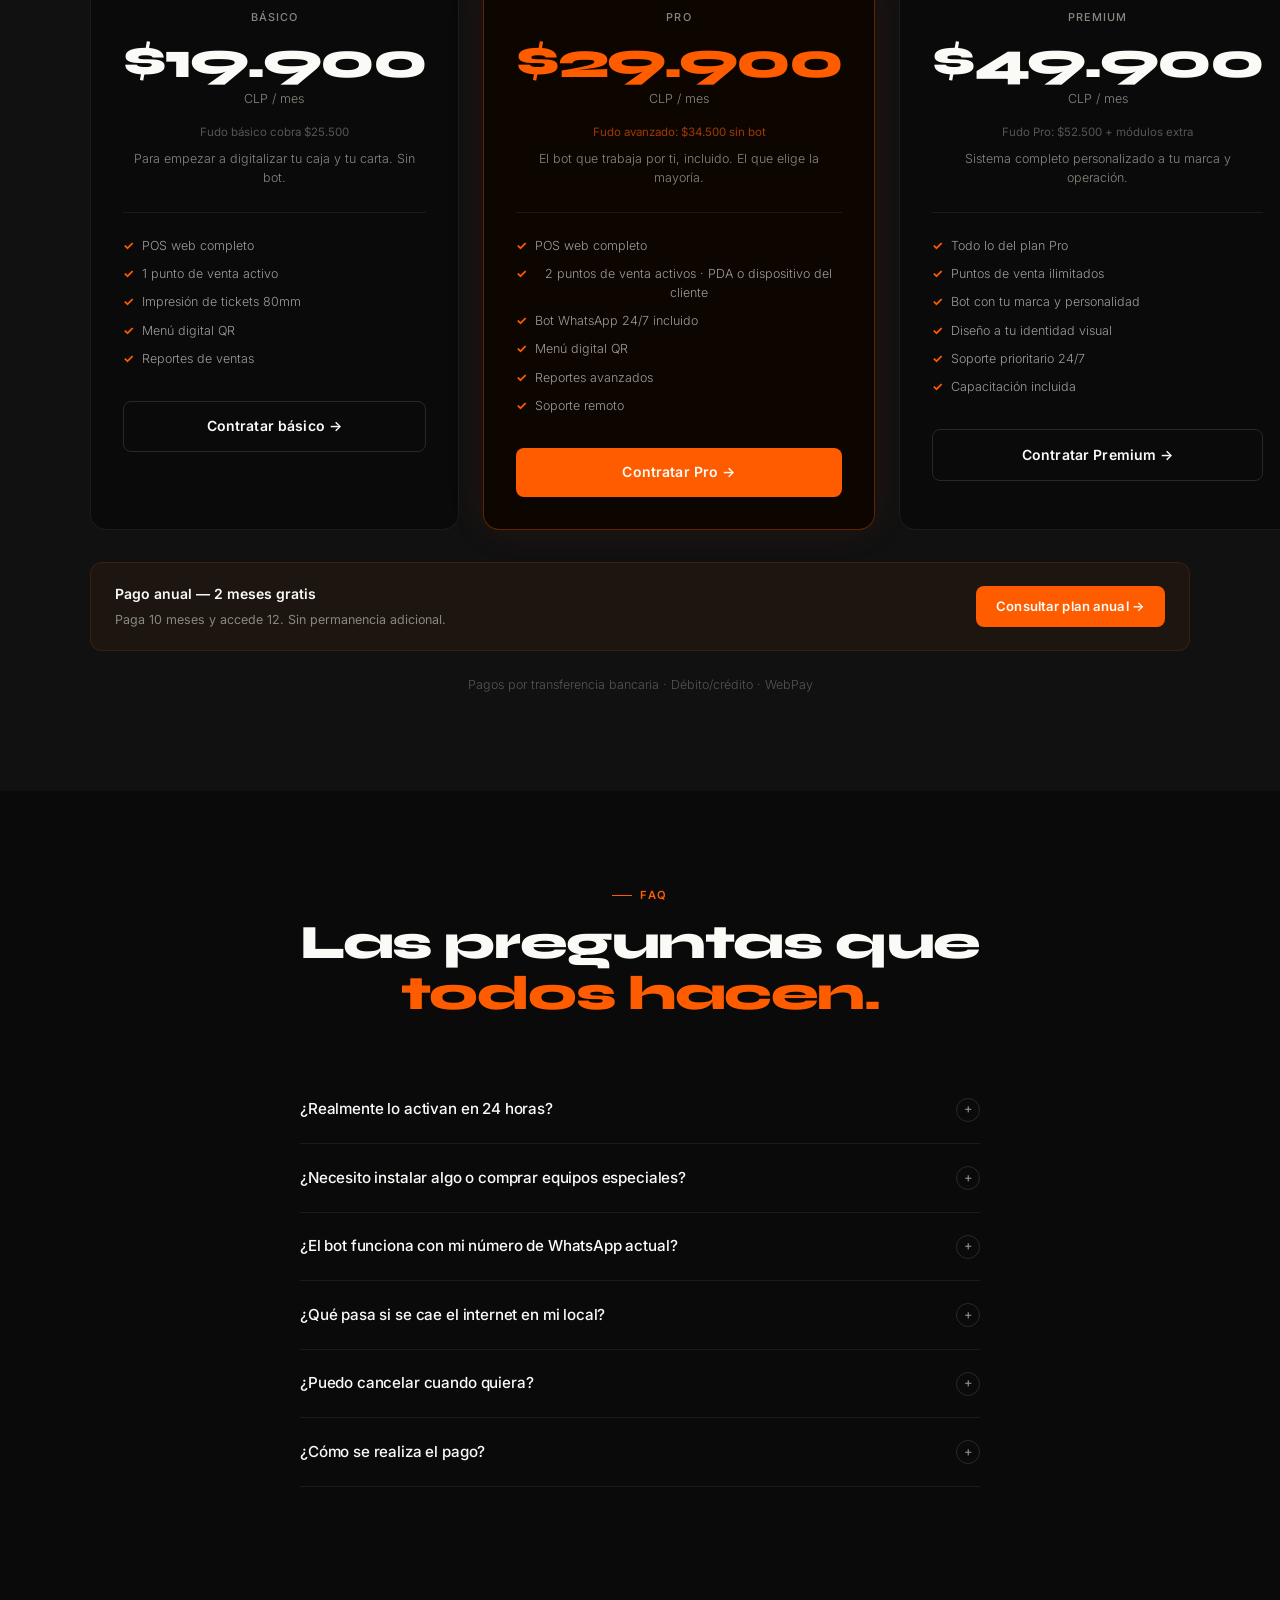
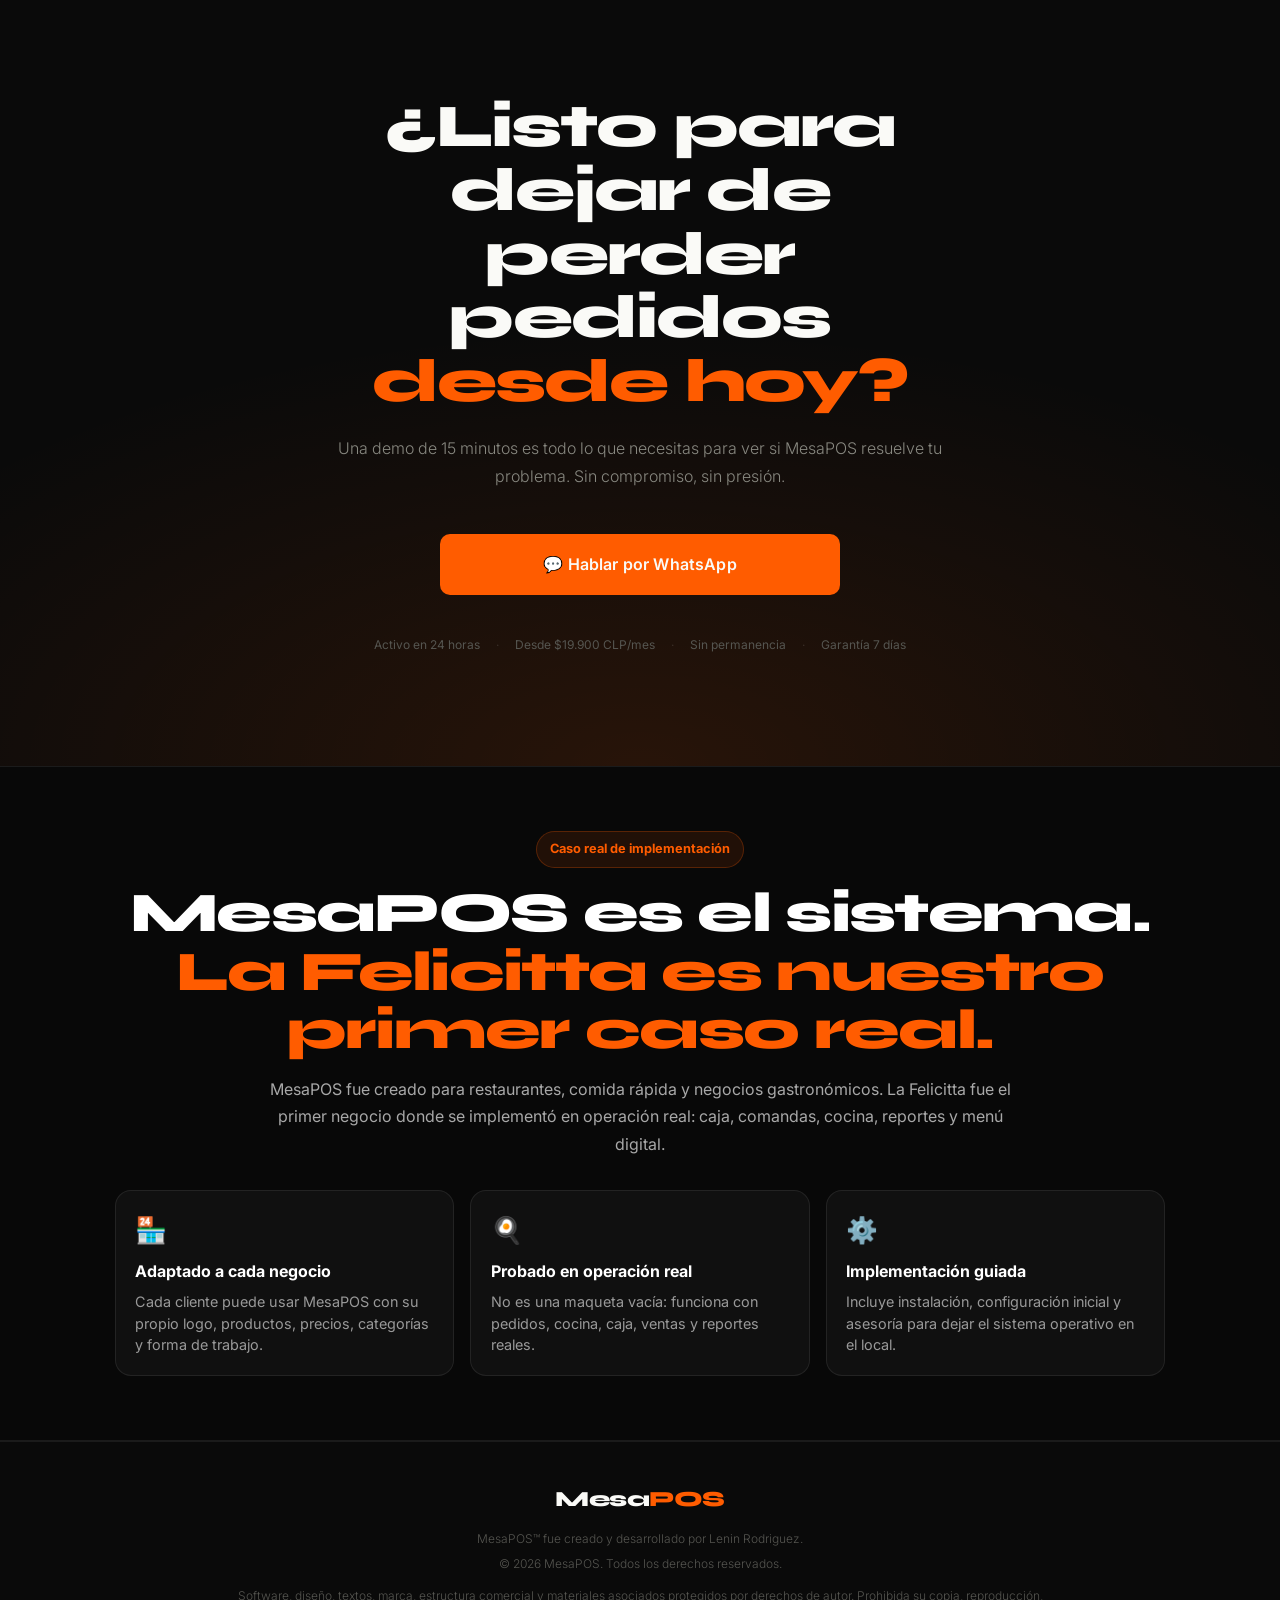
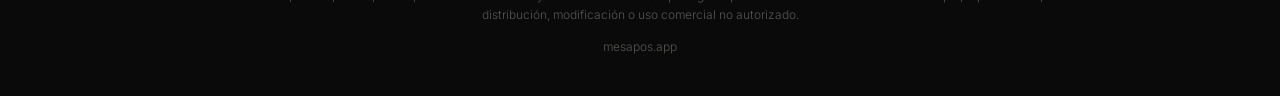
==== commit cd8c2e43: "Corregir enlaces de compra y demo" ====
--- a/index.html
+++ b/index.html
@@ -226,8 +226,8 @@
     <a href="#solution">Productos</a>
     <a href="#pricing">Precios</a>
     <a href="#faq">FAQ</a>
-    <a href="https://wa.me/56964629963?text=Hola,%20quiero%20una%20demo%20de%20MesaPOS" class="nav-cta">Comprar MesaPOS →</a>
-        <a class="btn btn-primary" href="#contacto">Demo gratis →</a>
+    <a href="https://pay.hotmart.com/X105947420T" target="_blank" rel="noopener" class="nav-cta">Comprar MesaPOS →</a>
+        <a class="btn btn-primary" href="https://wa.me/56964629963?text=Hola%2C%20quiero%20una%20demo%20de%20MesaPOS" target="_blank" rel="noopener">Demo gratis →</a>
   </div>
 </nav>
 
@@ -240,8 +240,8 @@
       <h1>Tu restaurante <span class="highlight">pierde plata</span> <span class="underline-word">ahora mismo.</span></h1>
       <p class="hero-desc">Pedidos mal anotados. WhatsApp sin respuesta. Cierres de caja sin números reales. <strong>MesaPOS resuelve todo eso en 24 horas, sin técnicos, sin instalar nada.</strong></p>
       <div class="hero-actions">
-        <a href="https://wa.me/56964629963?text=Hola,%20quiero%20una%20demo%20gratuita%20de%20MesaPOS" class="btn-orange">💬 Ver demo gratis — 15 min</a>
-        <a href="#pricing" class="btn-outline">Ver planes y precios →</a>
+        <a class="btn-orange" href="https://pay.hotmart.com/X105947420T" target="_blank" rel="noopener" target="_blank" rel="noopener">Comprar MesaPOS →</a>
+        <a class="btn-outline" href="https://wa.me/56964629963?text=Hola%2C%20quiero%20una%20demo%20de%20MesaPOS" target="_blank" rel="noopener" target="_blank" rel="noopener">💬 Ver demo gratis — 15 min</a>
       </div>
       <div class="hero-trust">
         <span class="trust-item"><span class="trust-check">✓</span> Desde $19.900 CLP/mes</span>
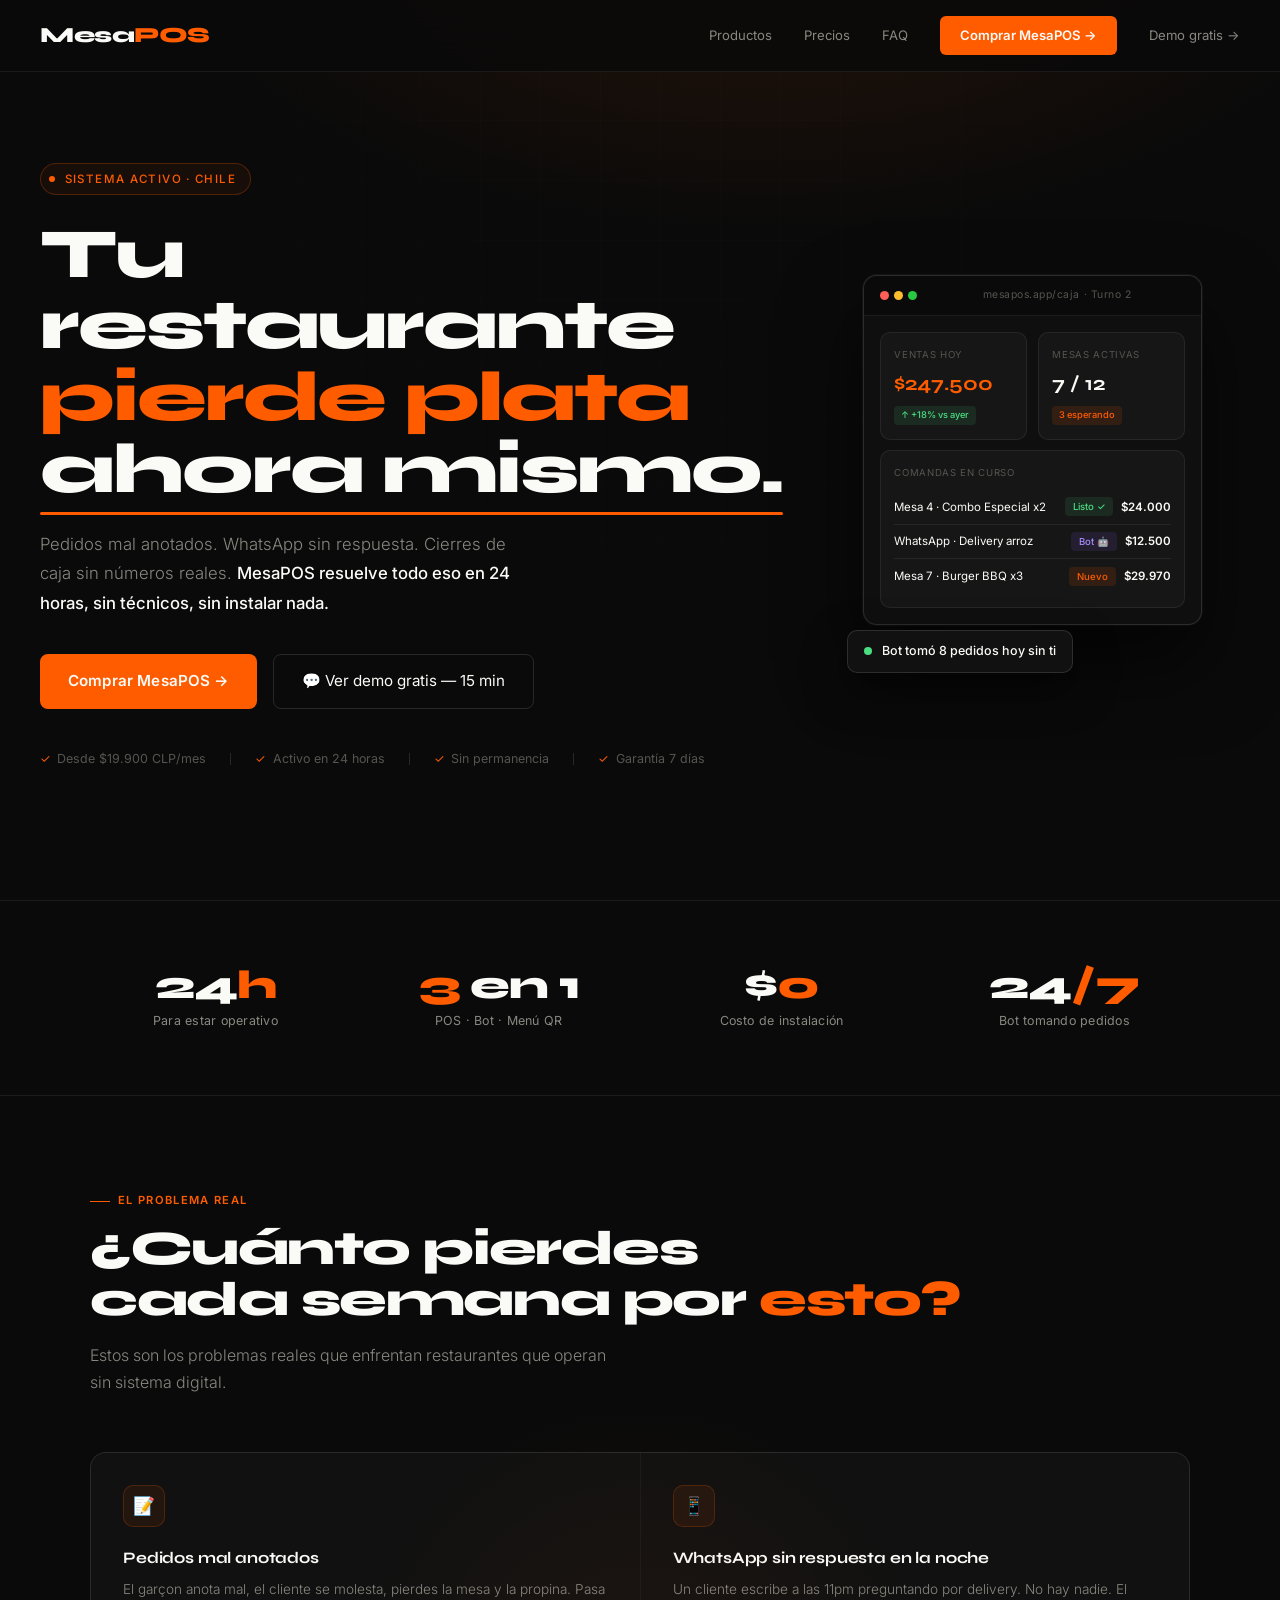
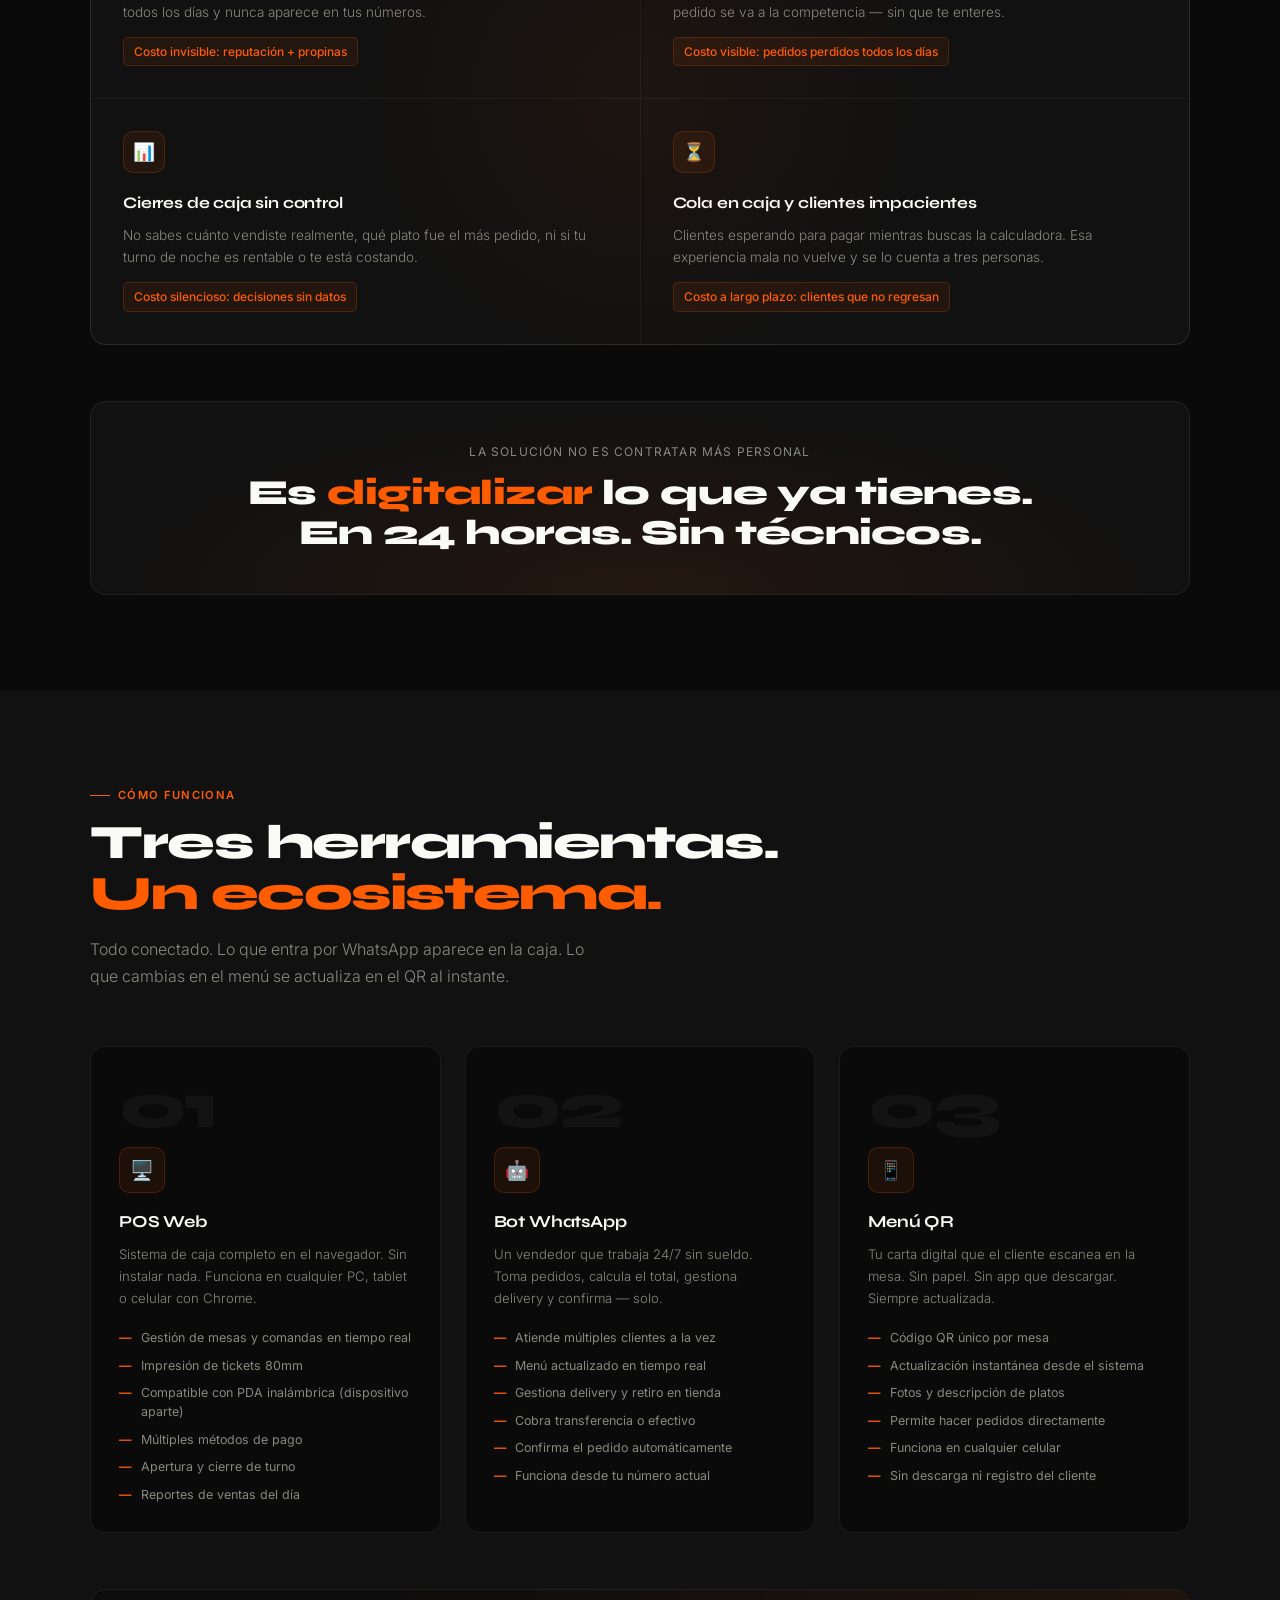
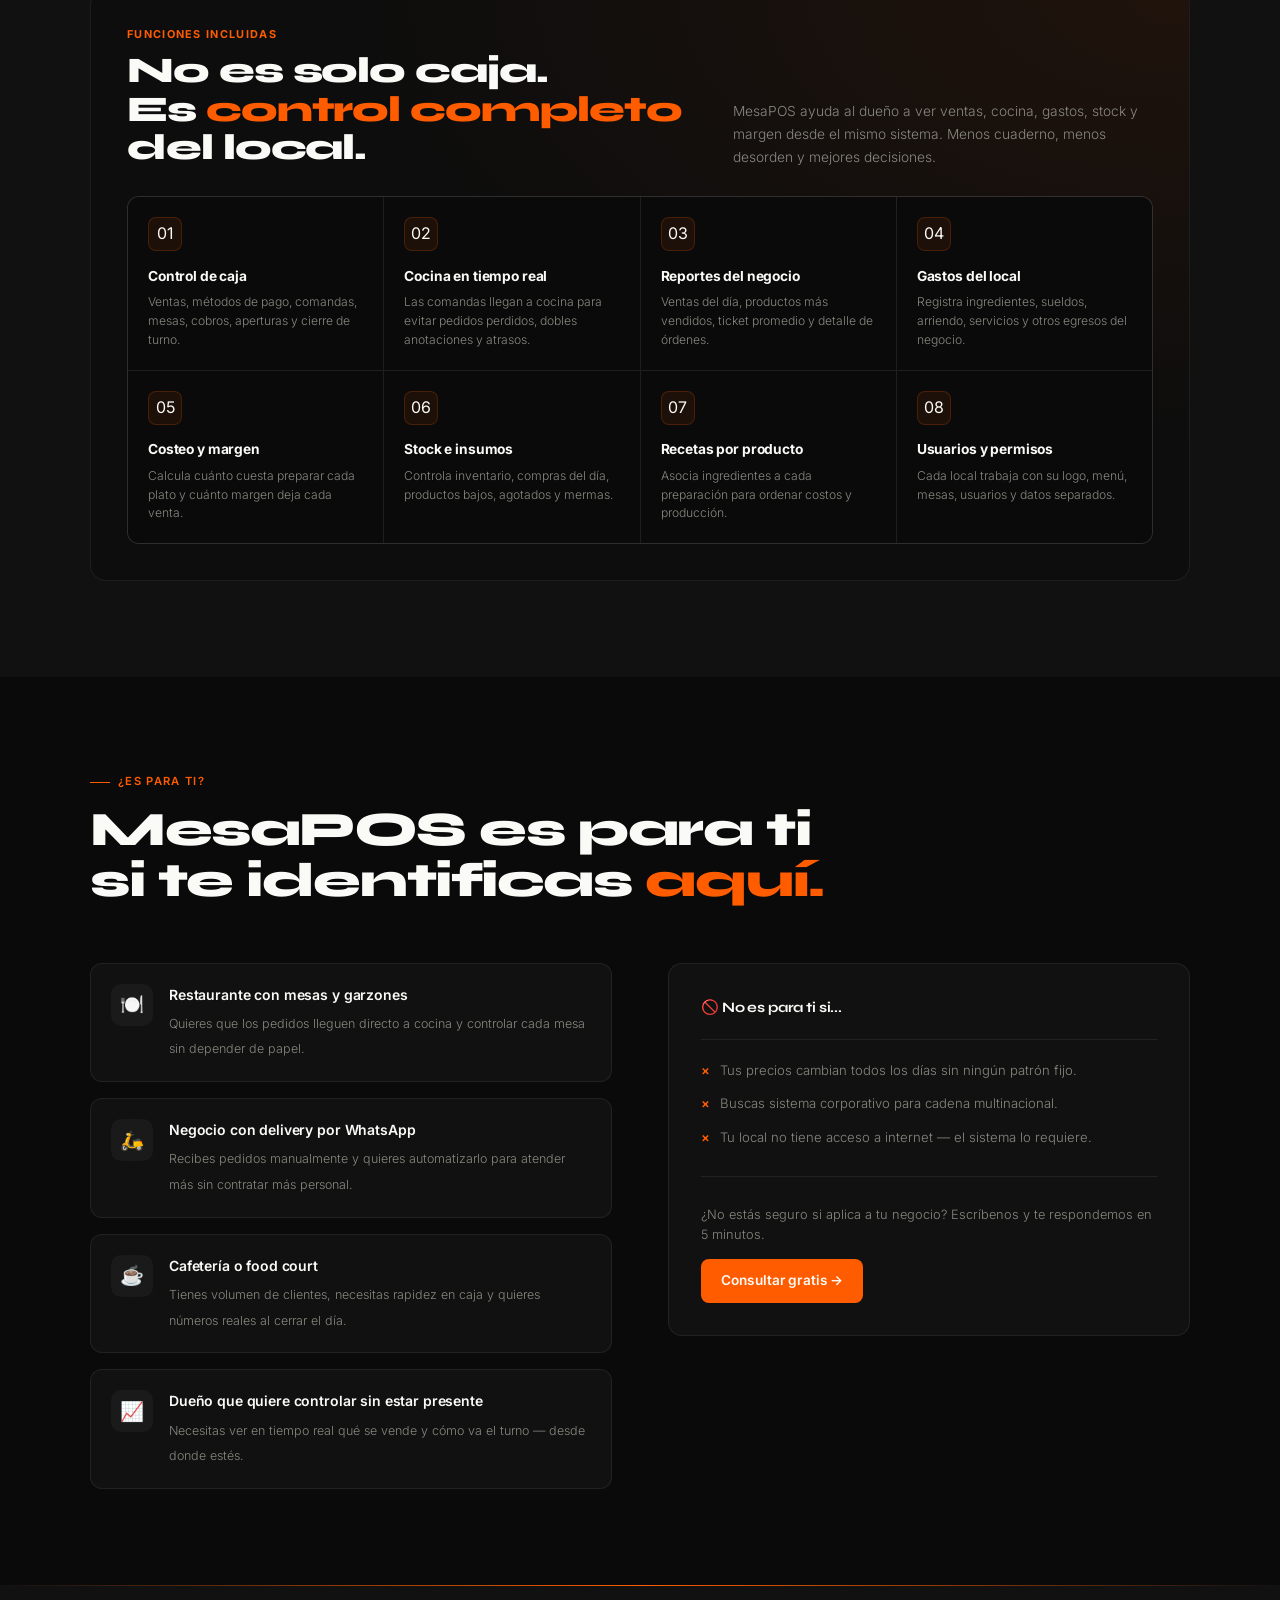
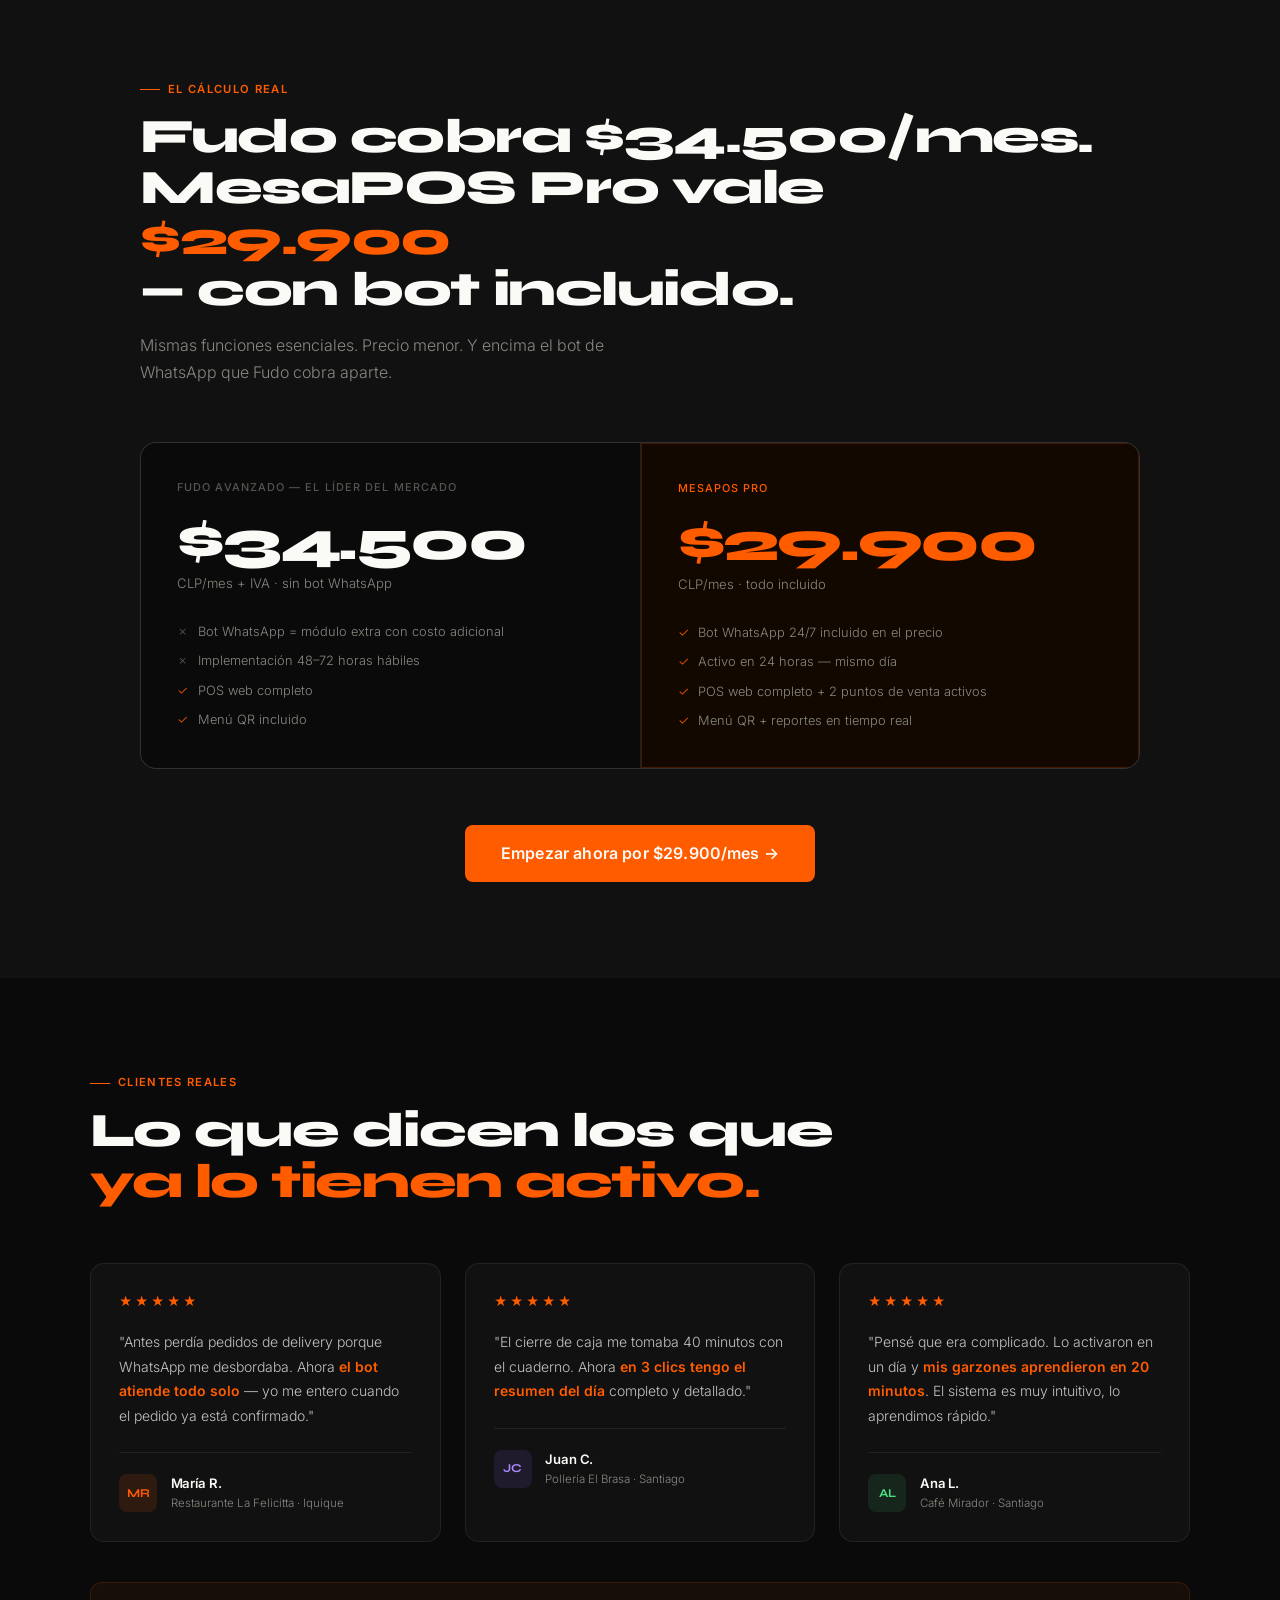
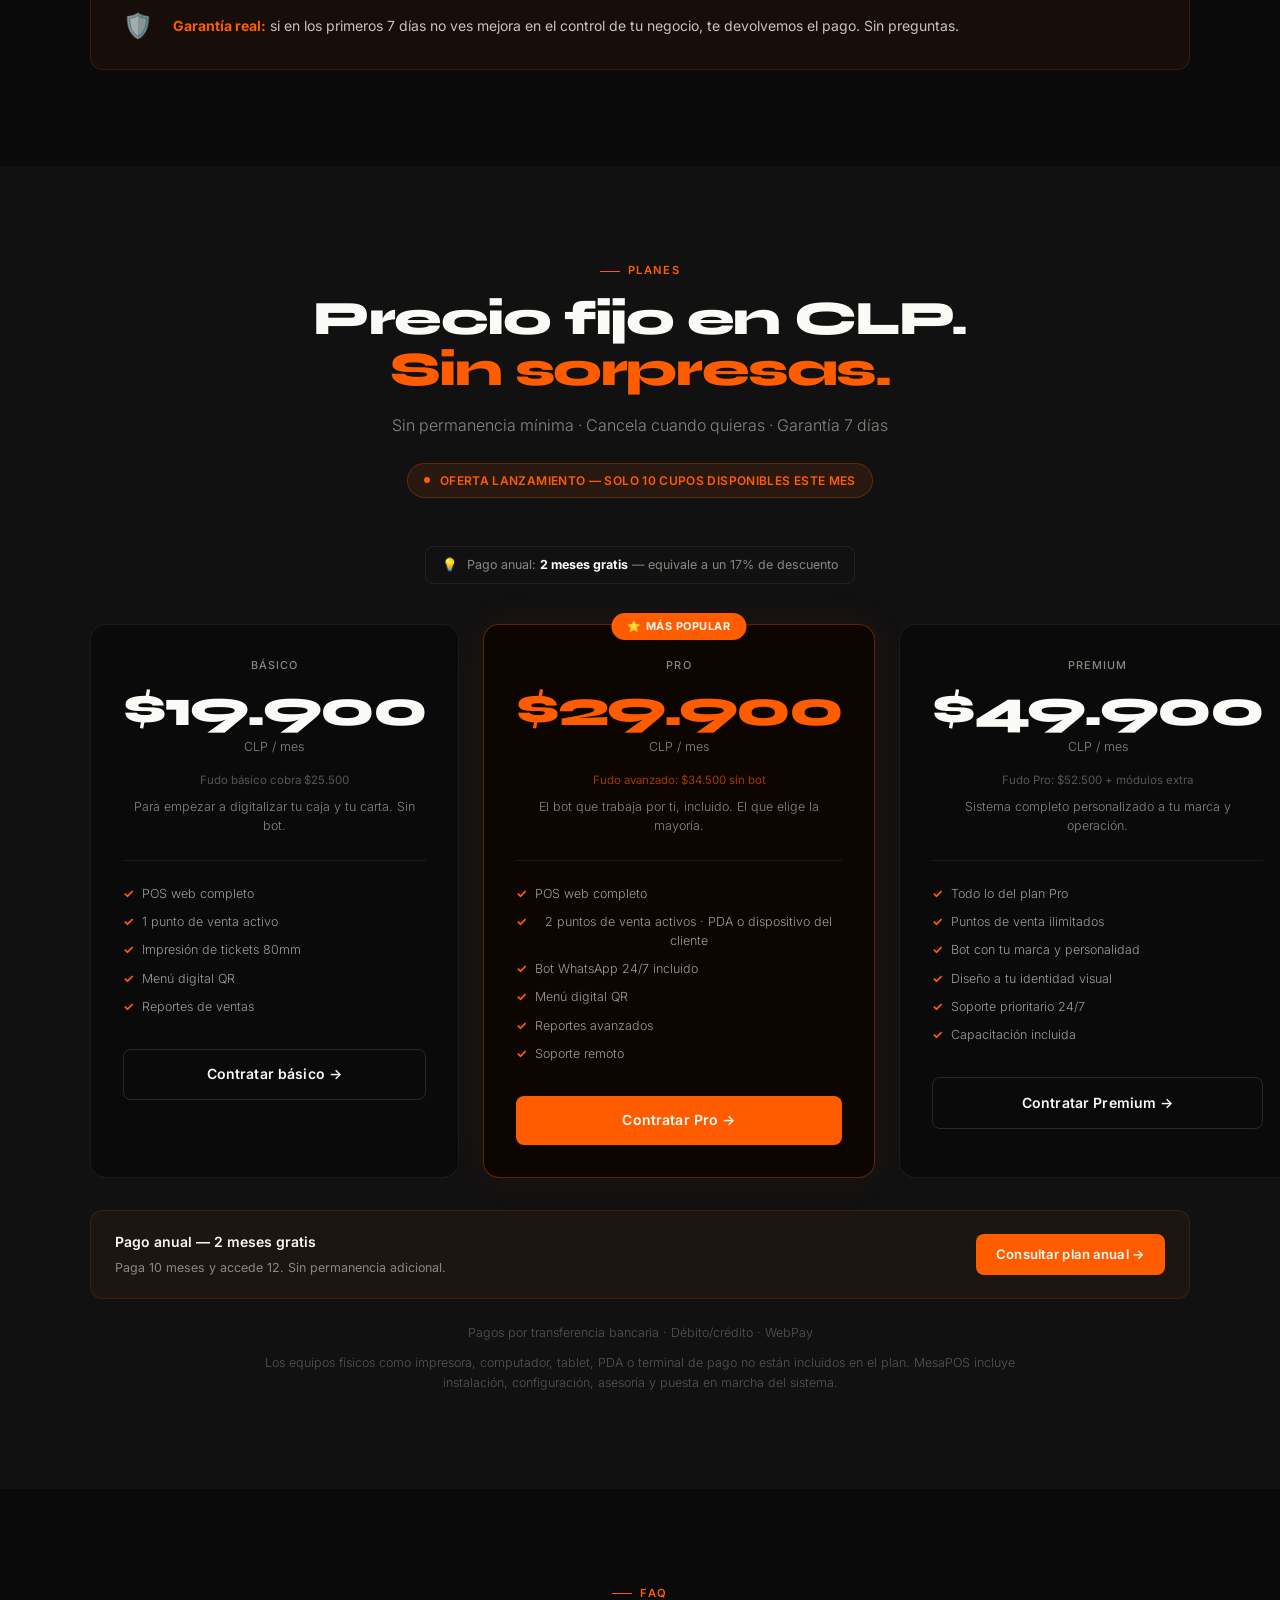
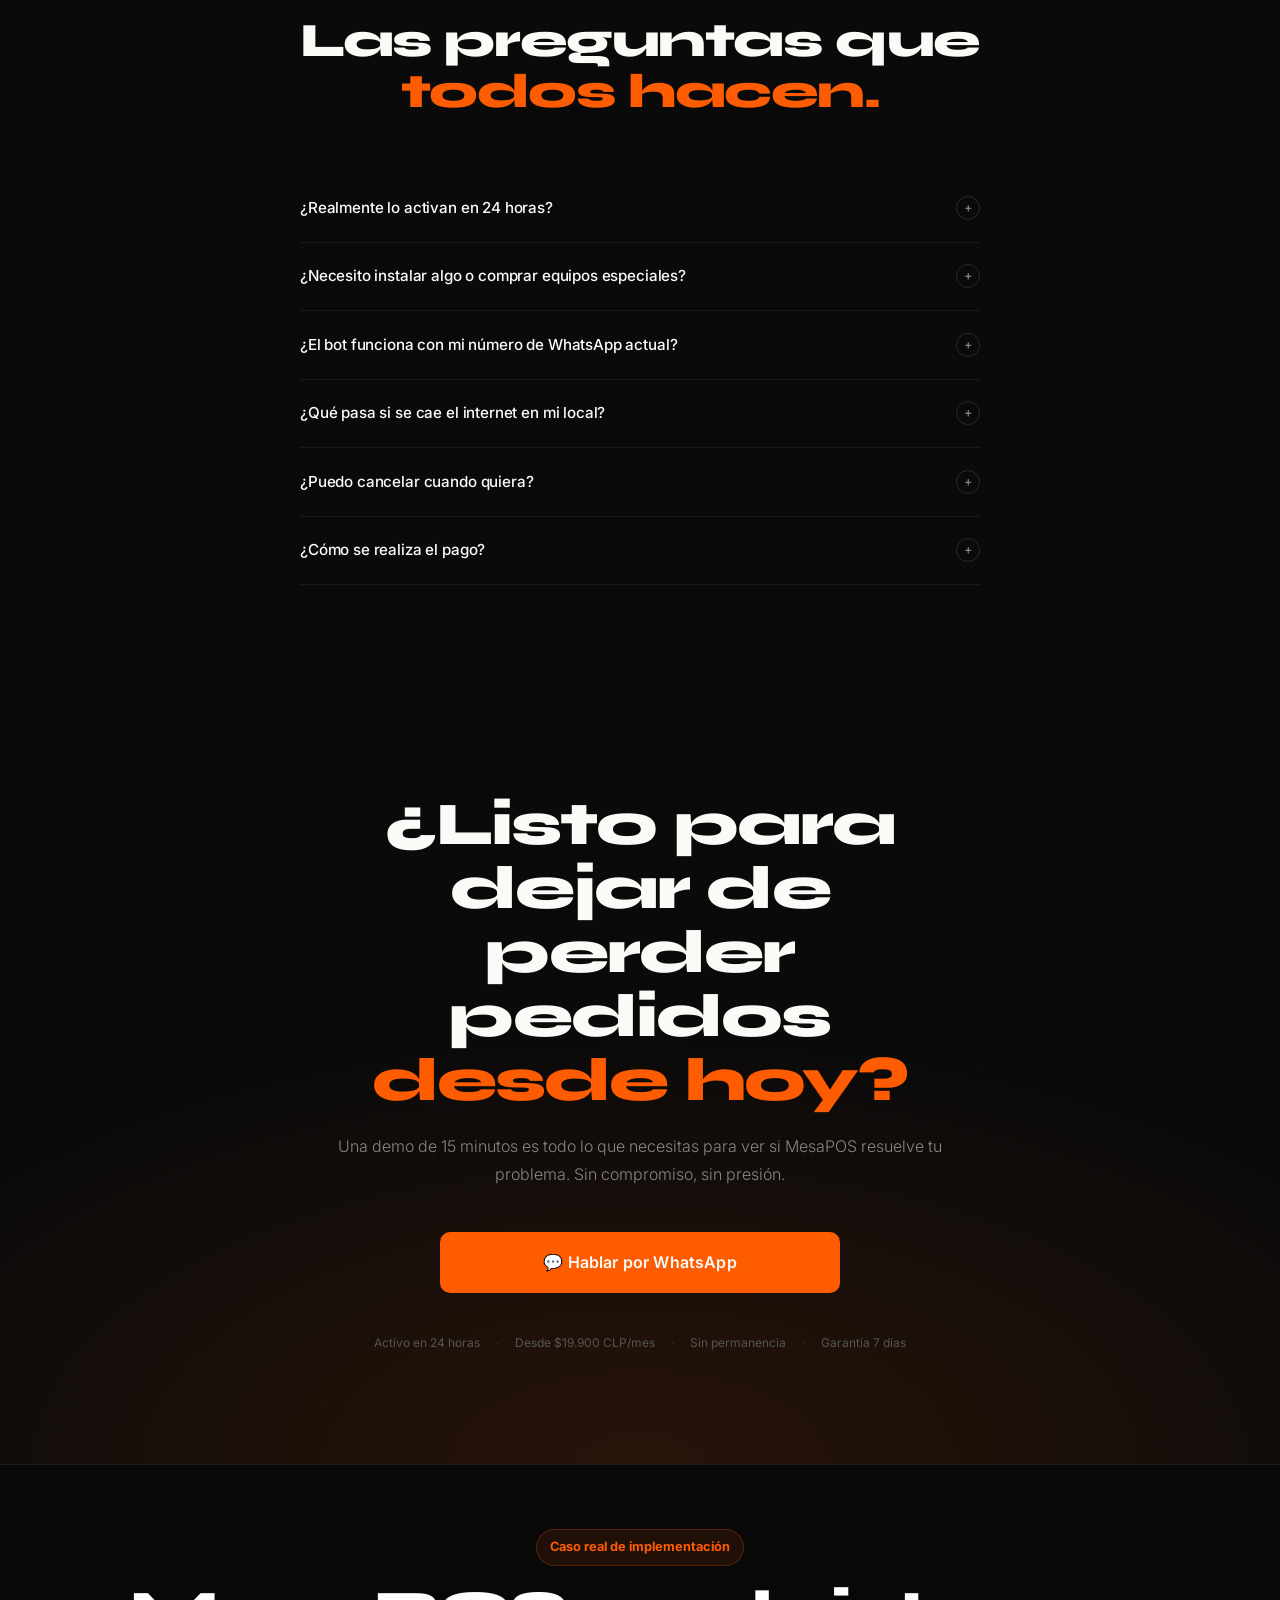
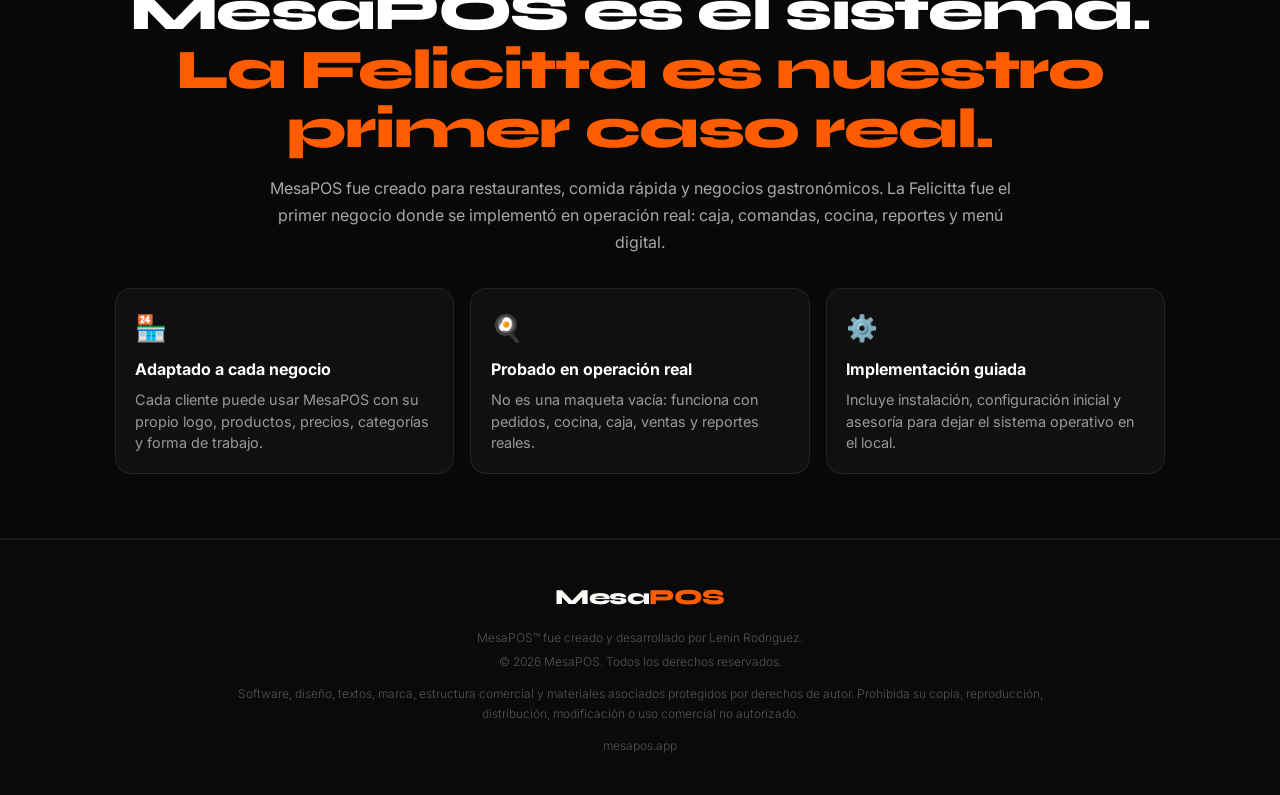
==== commit 85f5b36f: "Agregar funciones completas a landing" ====
--- a/index.html
+++ b/index.html
@@ -114,6 +114,18 @@
 .prod-features{list-style:none;display:flex;flex-direction:column;gap:0.55rem}
 .prod-features li{font-size:0.78rem;color:var(--gray);display:flex;align-items:flex-start;gap:0.6rem;line-height:1.5}
 .prod-features li::before{content:'—';color:var(--orange);font-weight:600;flex-shrink:0}
+.included{margin-top:3.5rem;padding:2.25rem;background:#0D0D0D;border:1px solid var(--border);border-radius:16px;position:relative;overflow:hidden}
+.included::before{content:'';position:absolute;inset:0;background:radial-gradient(ellipse at 100% 0%,rgba(255,92,0,0.08) 0%,transparent 55%);pointer-events:none}
+.included-head{position:relative;display:flex;justify-content:space-between;gap:2rem;align-items:flex-end;margin-bottom:1.75rem}
+.included-kicker{font-size:0.68rem;color:var(--orange);text-transform:uppercase;letter-spacing:0.12em;font-weight:700;margin-bottom:0.5rem}
+.included-title{font-family:var(--syne);font-size:clamp(1.5rem,3vw,2.25rem);font-weight:800;line-height:1.08;letter-spacing:-0.03em}
+.included-title em{color:var(--orange);font-style:normal}
+.included-sub{font-size:0.86rem;color:var(--gray);line-height:1.65;max-width:420px;font-weight:300}
+.included-grid{position:relative;display:grid;grid-template-columns:repeat(4,1fr);gap:1px;background:var(--border);border:1px solid var(--border);border-radius:12px;overflow:hidden}
+.included-card{background:var(--ink);padding:1.25rem;min-height:150px}
+.included-icon{width:34px;height:34px;border-radius:8px;background:var(--orange-pale);border:1px solid rgba(255,92,0,0.2);display:flex;align-items:center;justify-content:center;font-size:1rem;margin-bottom:0.85rem}
+.included-name{font-size:0.86rem;font-weight:700;letter-spacing:-0.01em;margin-bottom:0.4rem}
+.included-text{font-size:0.76rem;color:var(--gray);line-height:1.55;font-weight:300}
 .forwho{padding:6rem 2.5rem}
 .forwho-grid{display:grid;grid-template-columns:1fr 1fr;gap:3.5rem;align-items:start;margin-top:3.5rem}
 .profile-stack{display:flex;flex-direction:column;gap:1rem}
@@ -209,7 +221,8 @@
 @media(max-width:900px){
   .hero-inner,.forwho-grid{grid-template-columns:1fr}
   .hero-visual{display:none}
-  .products-grid,.testi-grid,.plans{grid-template-columns:1fr}
+  .products-grid,.testi-grid,.plans,.included-grid{grid-template-columns:1fr}
+  .included-head{flex-direction:column;align-items:flex-start}
   .pain-grid,.compare-wrap{grid-template-columns:1fr}
   .numbers-inner{grid-template-columns:repeat(2,1fr)}
   nav{padding:1rem 1.25rem}
@@ -342,6 +355,25 @@
       <div class="prod-card reveal reveal-d1"><div class="prod-num">02</div><div class="prod-icon">🤖</div><div class="prod-name">Bot WhatsApp</div><div class="prod-desc">Un vendedor que trabaja 24/7 sin sueldo. Toma pedidos, calcula el total, gestiona delivery y confirma — solo.</div><ul class="prod-features"><li>Atiende múltiples clientes a la vez</li><li>Menú actualizado en tiempo real</li><li>Gestiona delivery y retiro en tienda</li><li>Cobra transferencia o efectivo</li><li>Confirma el pedido automáticamente</li><li>Funciona desde tu número actual</li></ul></div>
       <div class="prod-card reveal reveal-d2"><div class="prod-num">03</div><div class="prod-icon">📱</div><div class="prod-name">Menú QR</div><div class="prod-desc">Tu carta digital que el cliente escanea en la mesa. Sin papel. Sin app que descargar. Siempre actualizada.</div><ul class="prod-features"><li>Código QR único por mesa</li><li>Actualización instantánea desde el sistema</li><li>Fotos y descripción de platos</li><li>Permite hacer pedidos directamente</li><li>Funciona en cualquier celular</li><li>Sin descarga ni registro del cliente</li></ul></div>
     </div>
+    <div class="included reveal">
+      <div class="included-head">
+        <div>
+          <div class="included-kicker">Funciones incluidas</div>
+          <div class="included-title">No es solo caja.<br/>Es <em>control completo</em> del local.</div>
+        </div>
+        <p class="included-sub">MesaPOS ayuda al dueño a ver ventas, cocina, gastos, stock y margen desde el mismo sistema. Menos cuaderno, menos desorden y mejores decisiones.</p>
+      </div>
+      <div class="included-grid">
+        <div class="included-card"><div class="included-icon">01</div><div class="included-name">Control de caja</div><div class="included-text">Ventas, métodos de pago, comandas, mesas, cobros, aperturas y cierre de turno.</div></div>
+        <div class="included-card"><div class="included-icon">02</div><div class="included-name">Cocina en tiempo real</div><div class="included-text">Las comandas llegan a cocina para evitar pedidos perdidos, dobles anotaciones y atrasos.</div></div>
+        <div class="included-card"><div class="included-icon">03</div><div class="included-name">Reportes del negocio</div><div class="included-text">Ventas del día, productos más vendidos, ticket promedio y detalle de órdenes.</div></div>
+        <div class="included-card"><div class="included-icon">04</div><div class="included-name">Gastos del local</div><div class="included-text">Registra ingredientes, sueldos, arriendo, servicios y otros egresos del negocio.</div></div>
+        <div class="included-card"><div class="included-icon">05</div><div class="included-name">Costeo y margen</div><div class="included-text">Calcula cuánto cuesta preparar cada plato y cuánto margen deja cada venta.</div></div>
+        <div class="included-card"><div class="included-icon">06</div><div class="included-name">Stock e insumos</div><div class="included-text">Controla inventario, compras del día, productos bajos, agotados y mermas.</div></div>
+        <div class="included-card"><div class="included-icon">07</div><div class="included-name">Recetas por producto</div><div class="included-text">Asocia ingredientes a cada preparación para ordenar costos y producción.</div></div>
+        <div class="included-card"><div class="included-icon">08</div><div class="included-name">Usuarios y permisos</div><div class="included-text">Cada local trabaja con su logo, menú, mesas, usuarios y datos separados.</div></div>
+      </div>
+    </div>
   </div>
 </section>
 
@@ -478,6 +510,7 @@
       <a href="https://wa.me/56964629963?text=Quiero%20info%20sobre%20el%20plan%20anual%20de%20MesaPOS" class="btn-orange" style="font-size:0.82rem;padding:0.65rem 1.25rem;white-space:nowrap">Consultar plan anual →</a>
     </div>
     <p class="plan-note reveal" style="margin-top:1.5rem">Pagos por transferencia bancaria · Débito/crédito · WebPay</p>
+    <p class="plan-note reveal" style="margin-top:0.65rem;max-width:760px;margin-left:auto;margin-right:auto;line-height:1.6">Los equipos físicos como impresora, computador, tablet, PDA o terminal de pago no están incluidos en el plan. MesaPOS incluye instalación, configuración, asesoría y puesta en marcha del sistema.</p>
   </div>
 </section>
 
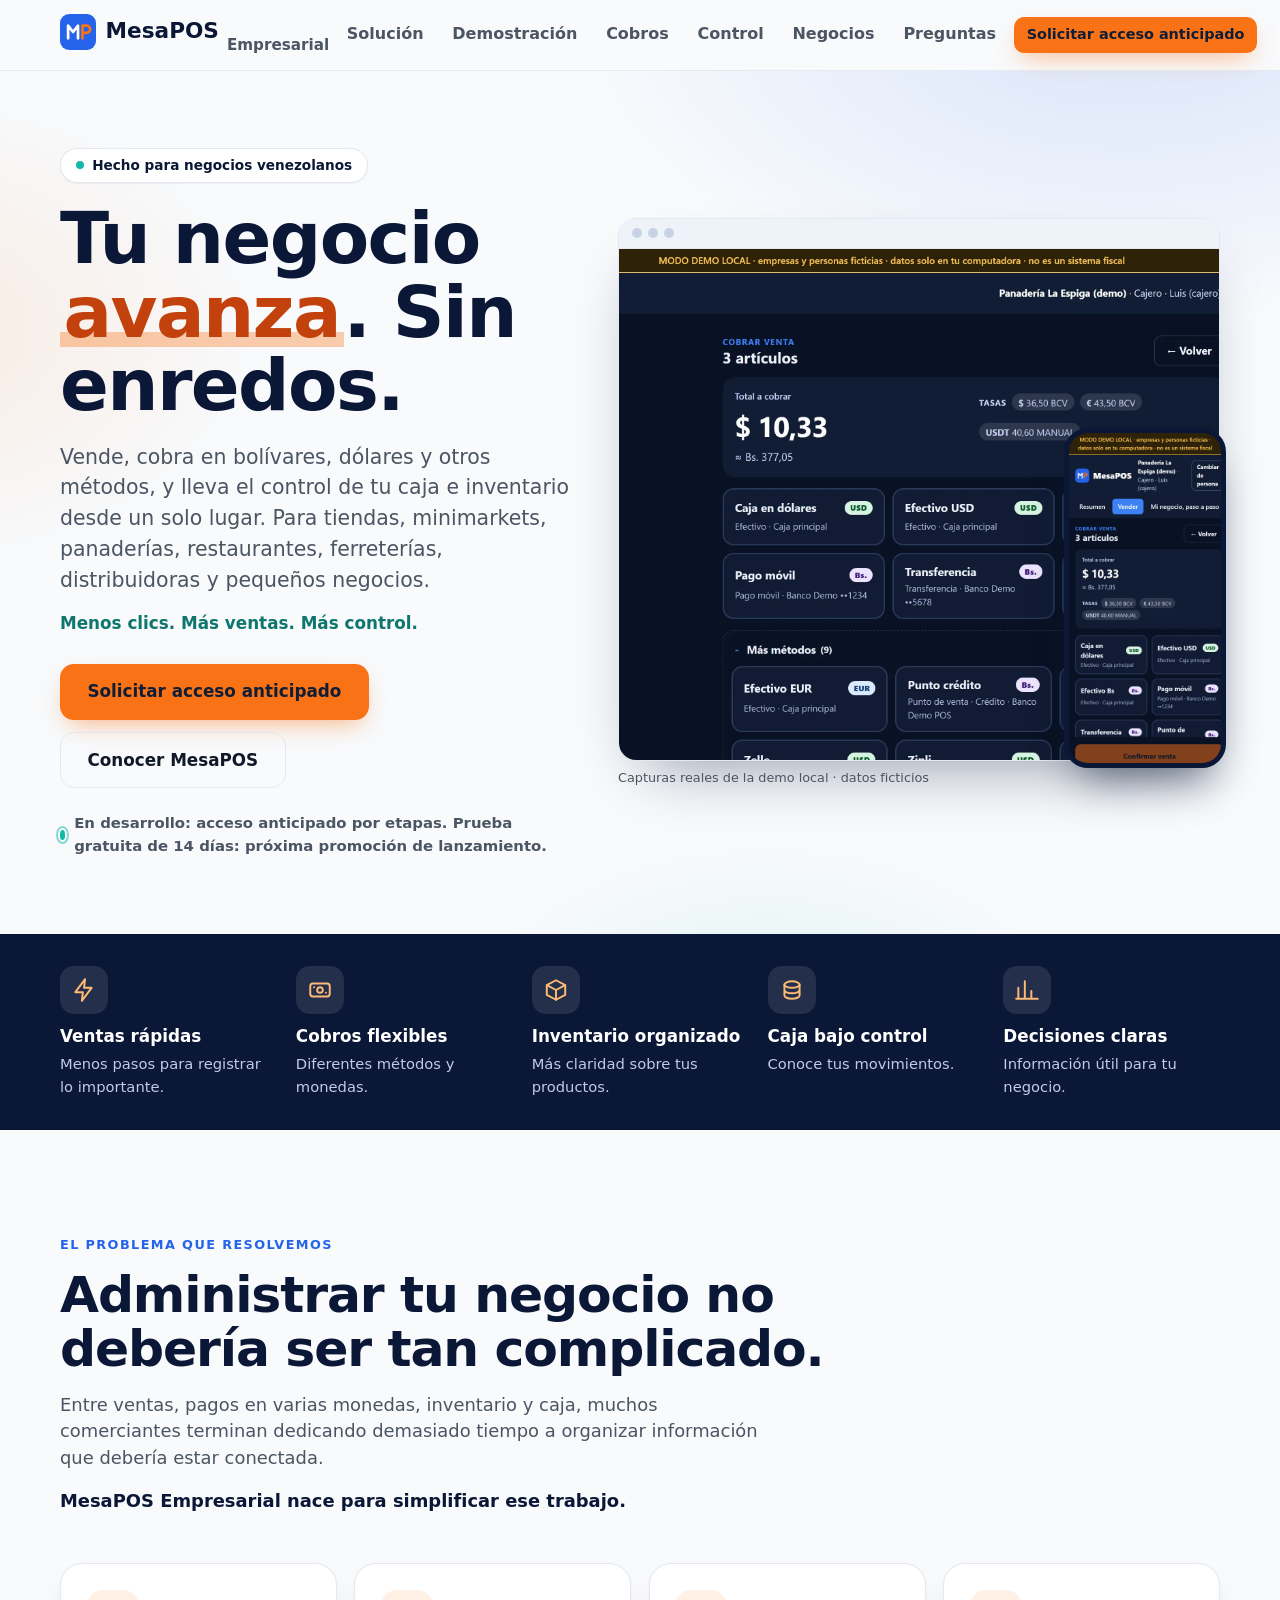
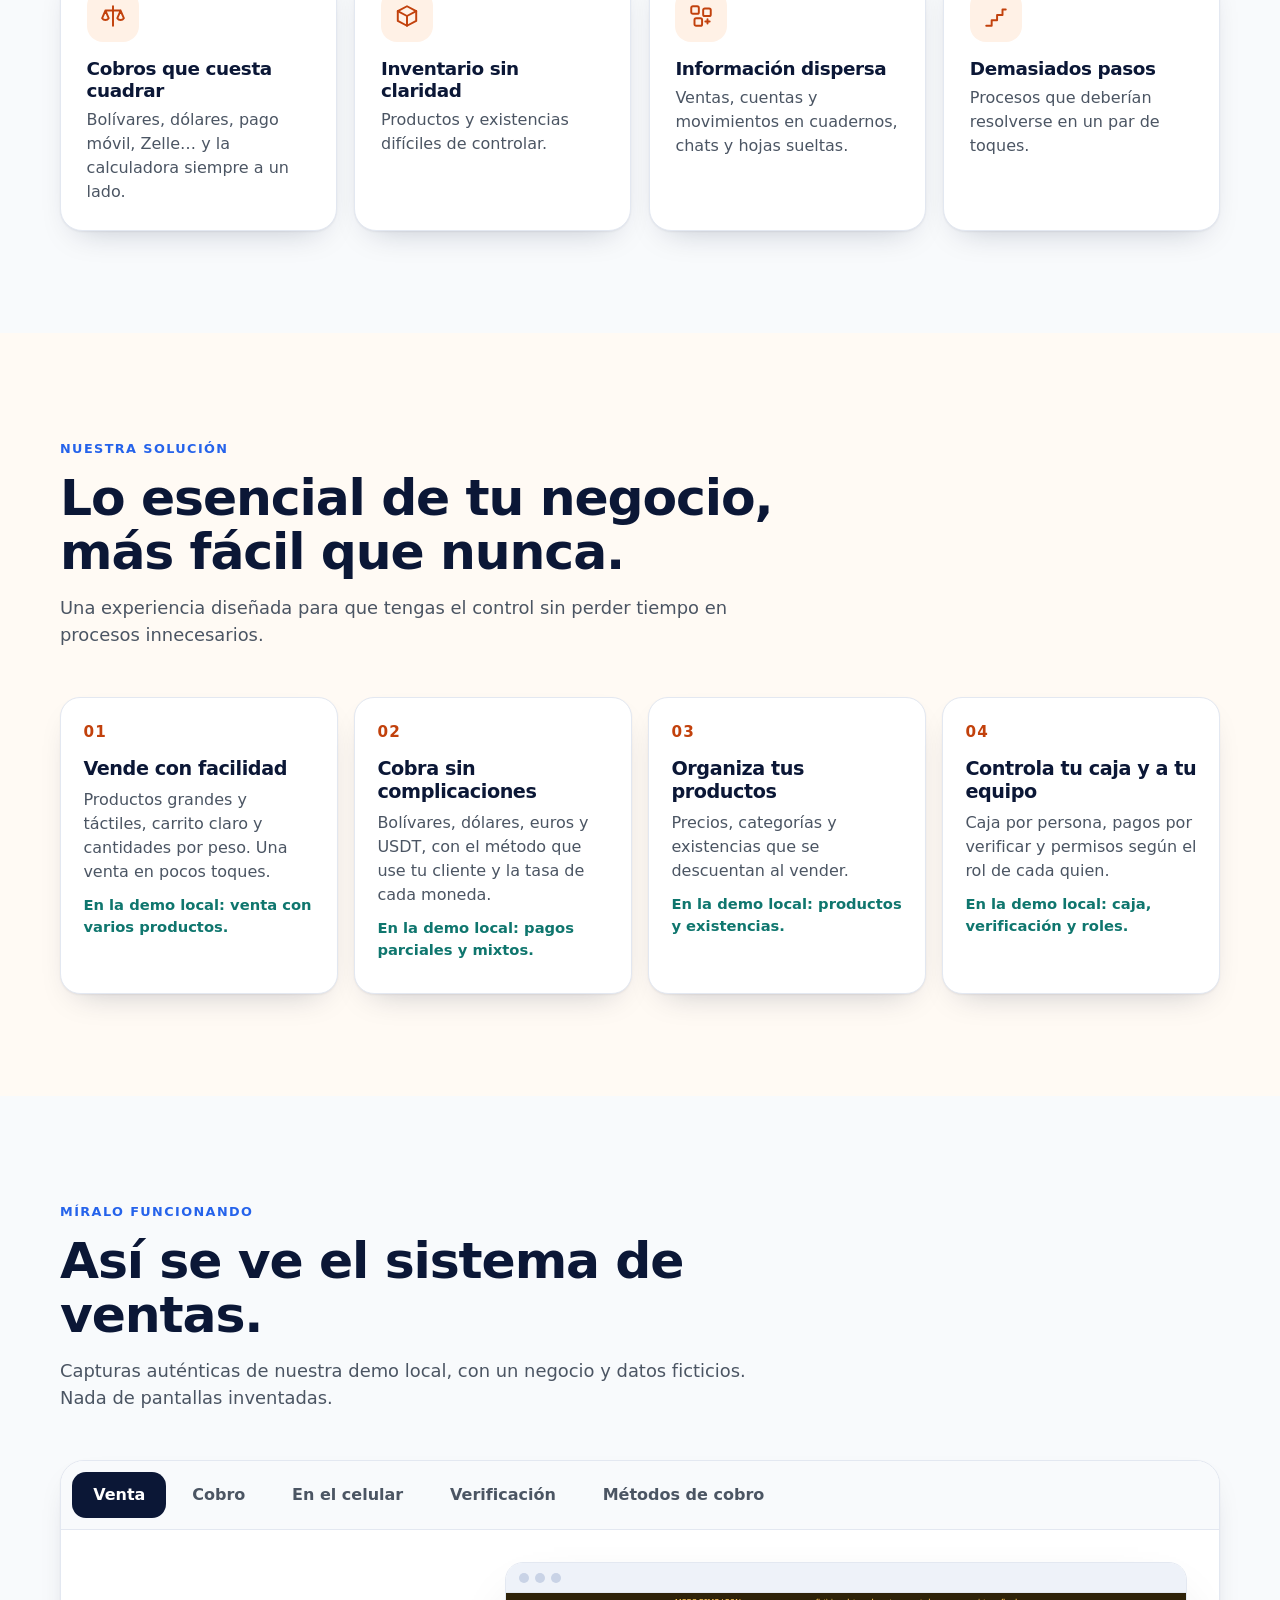
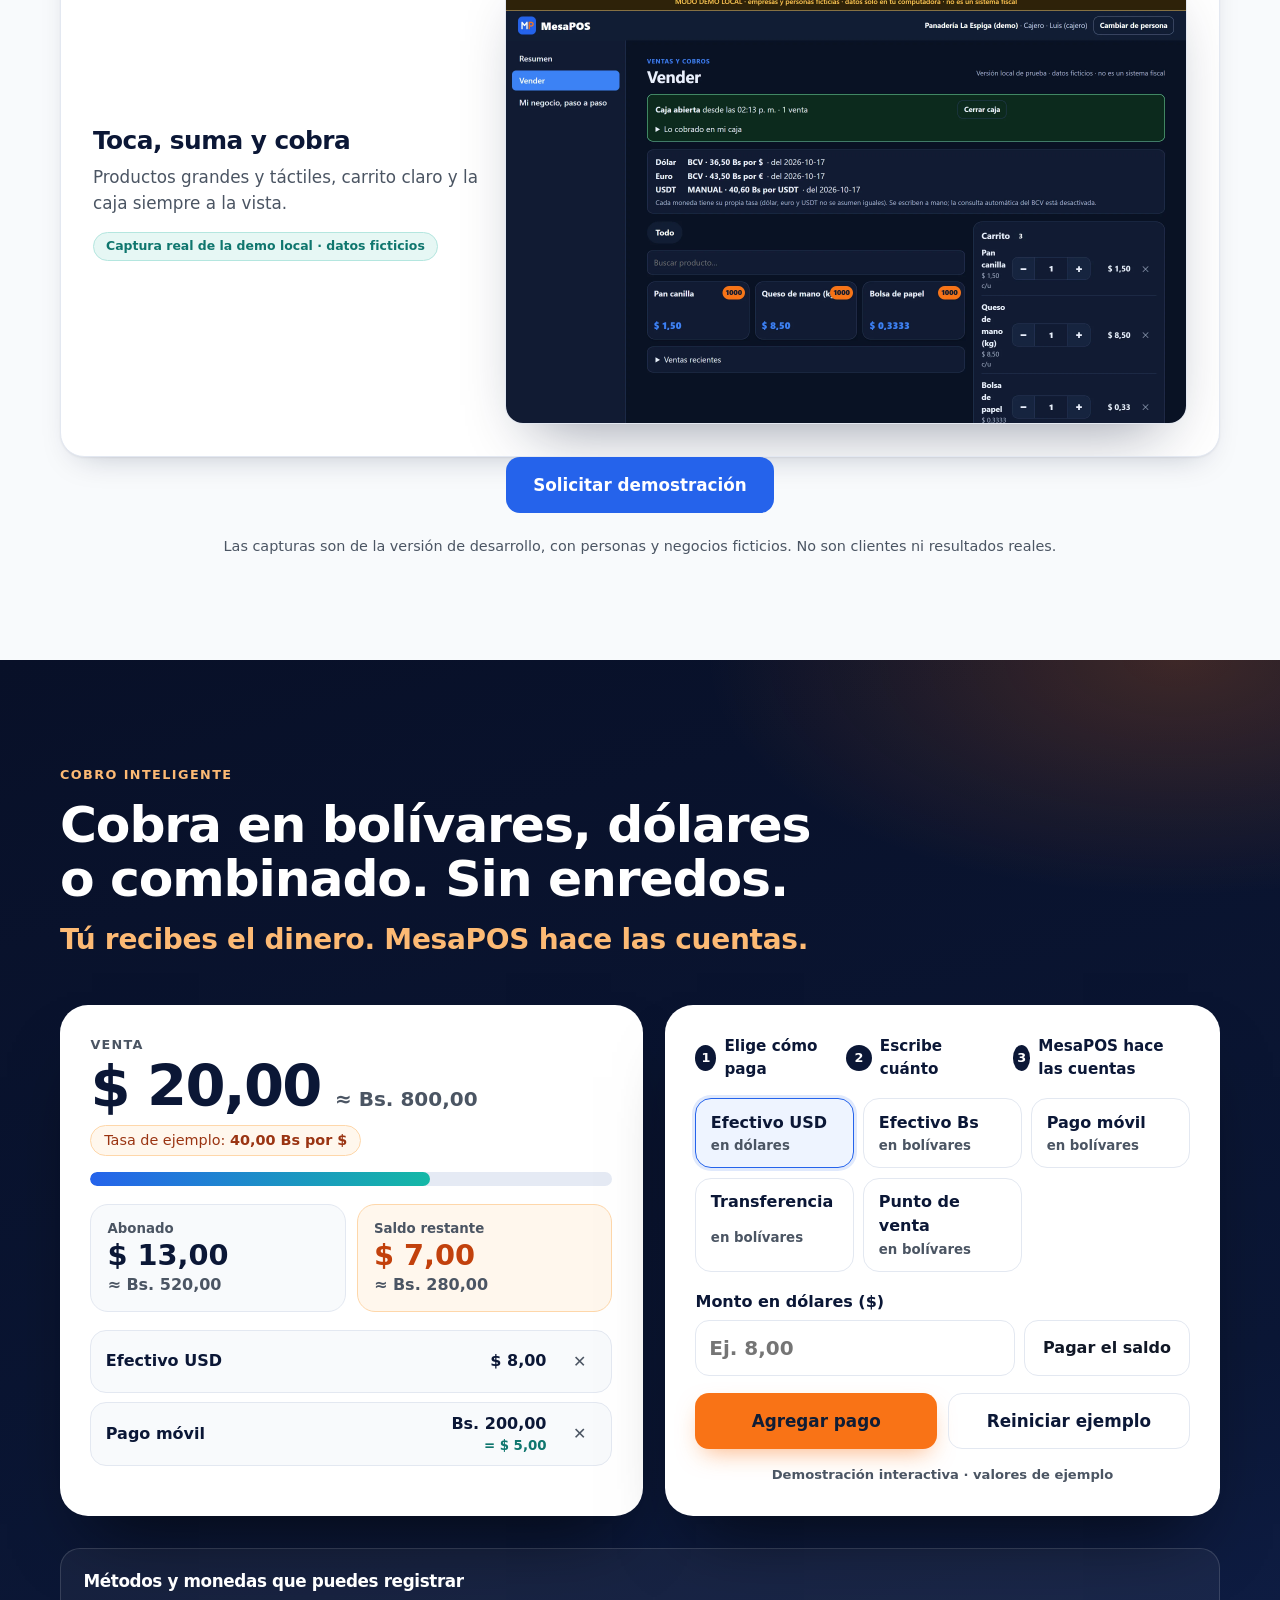
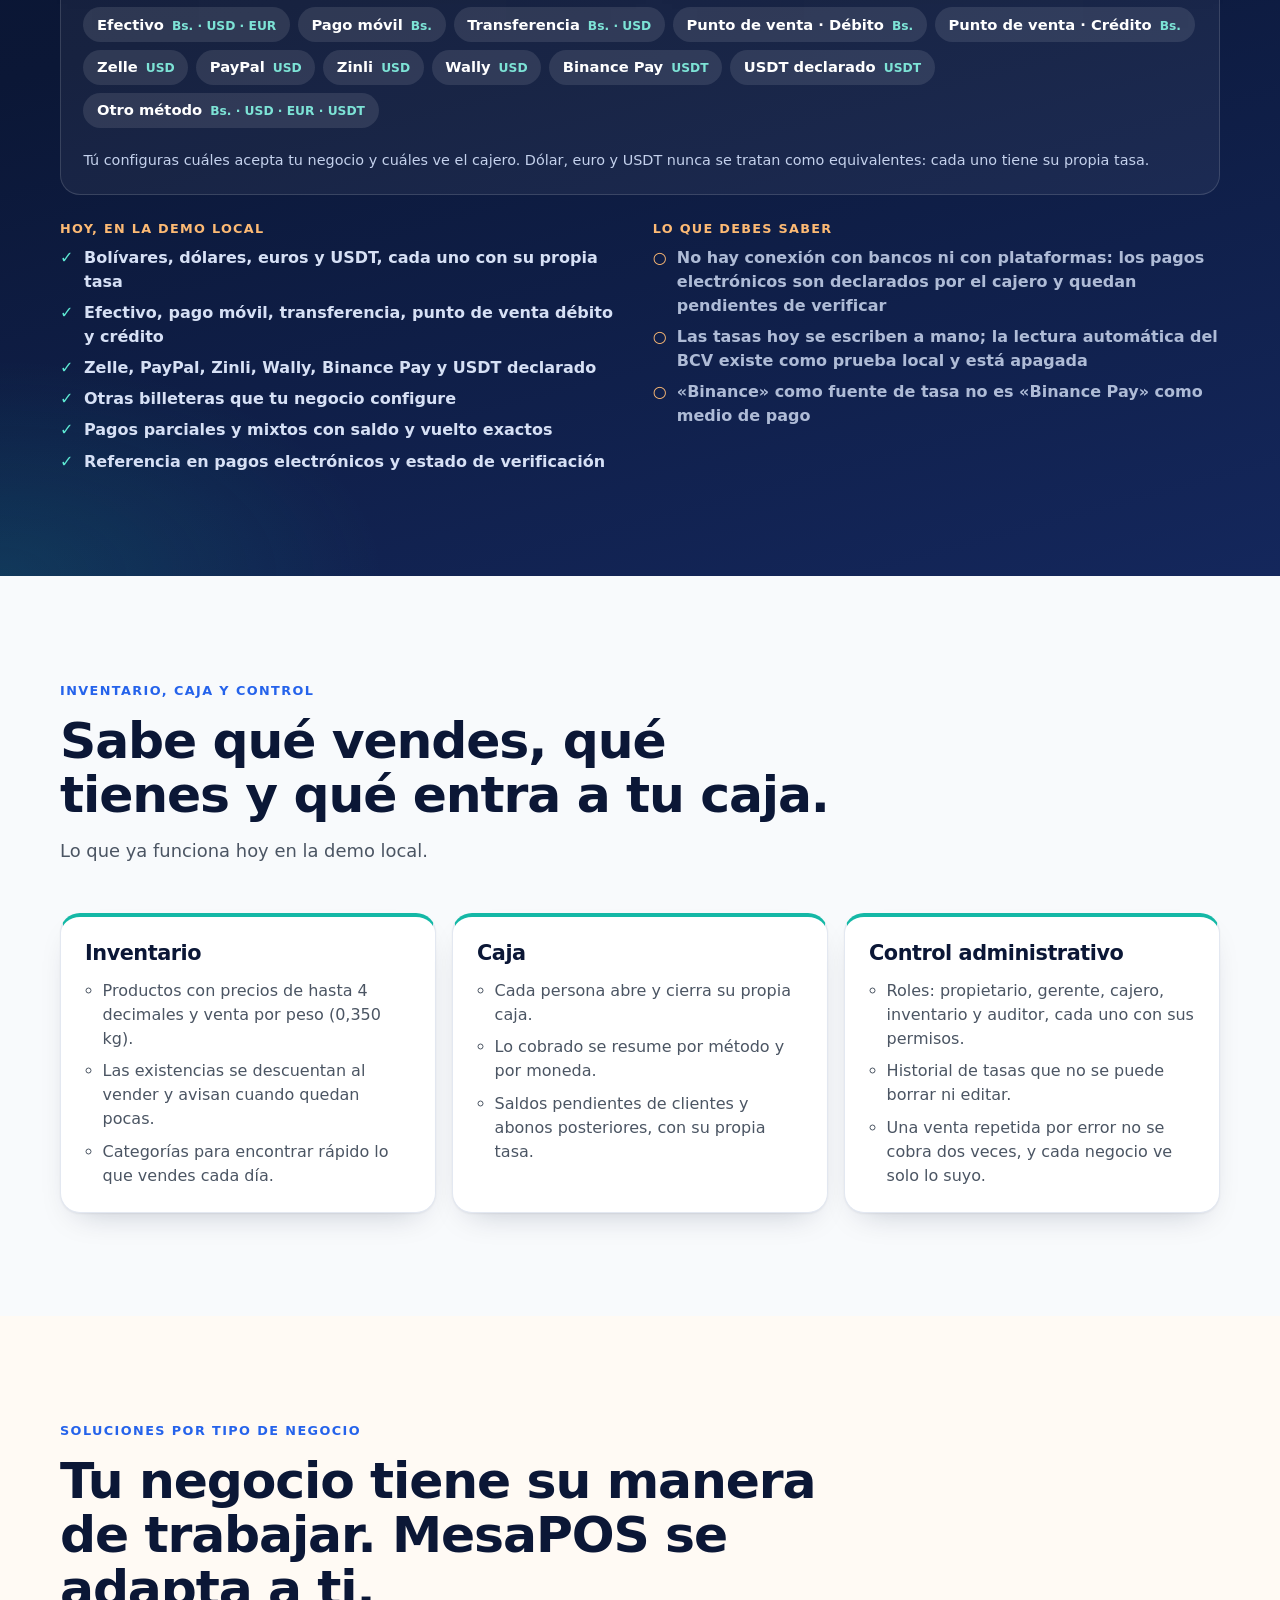
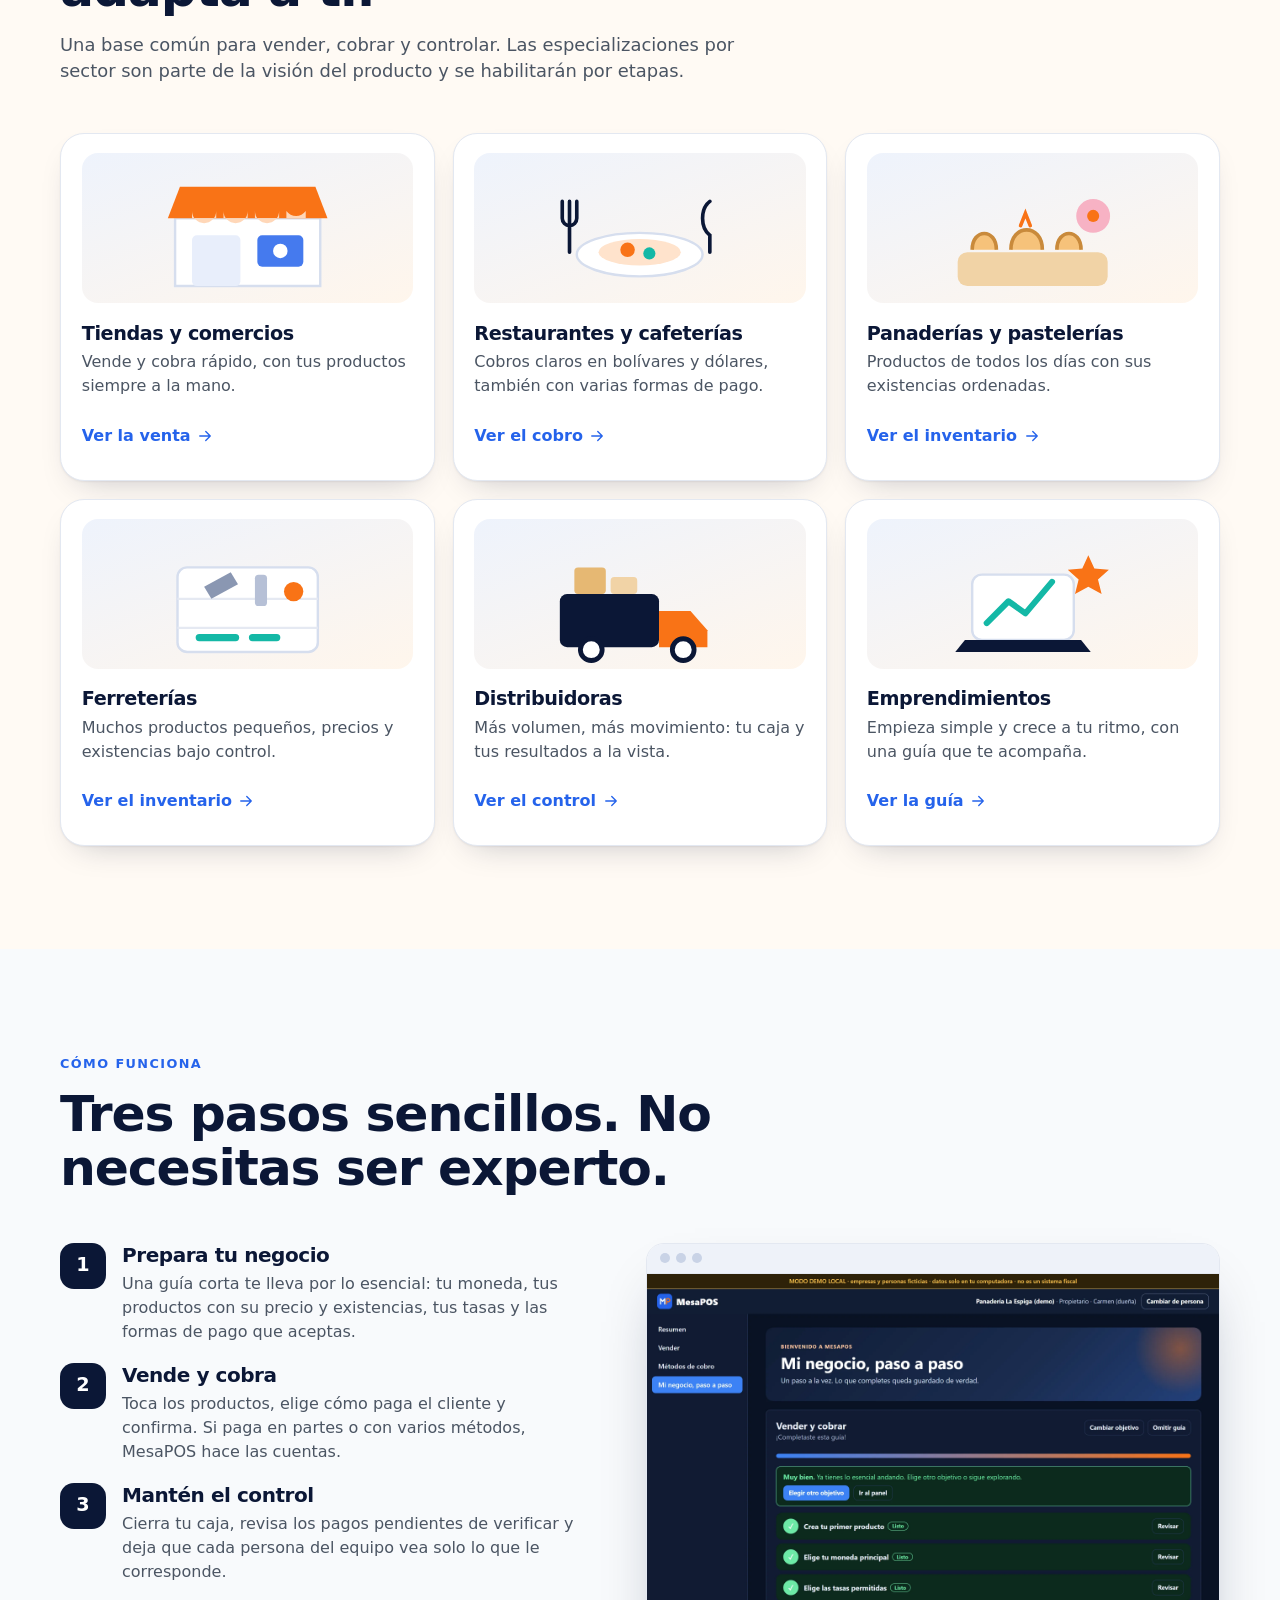
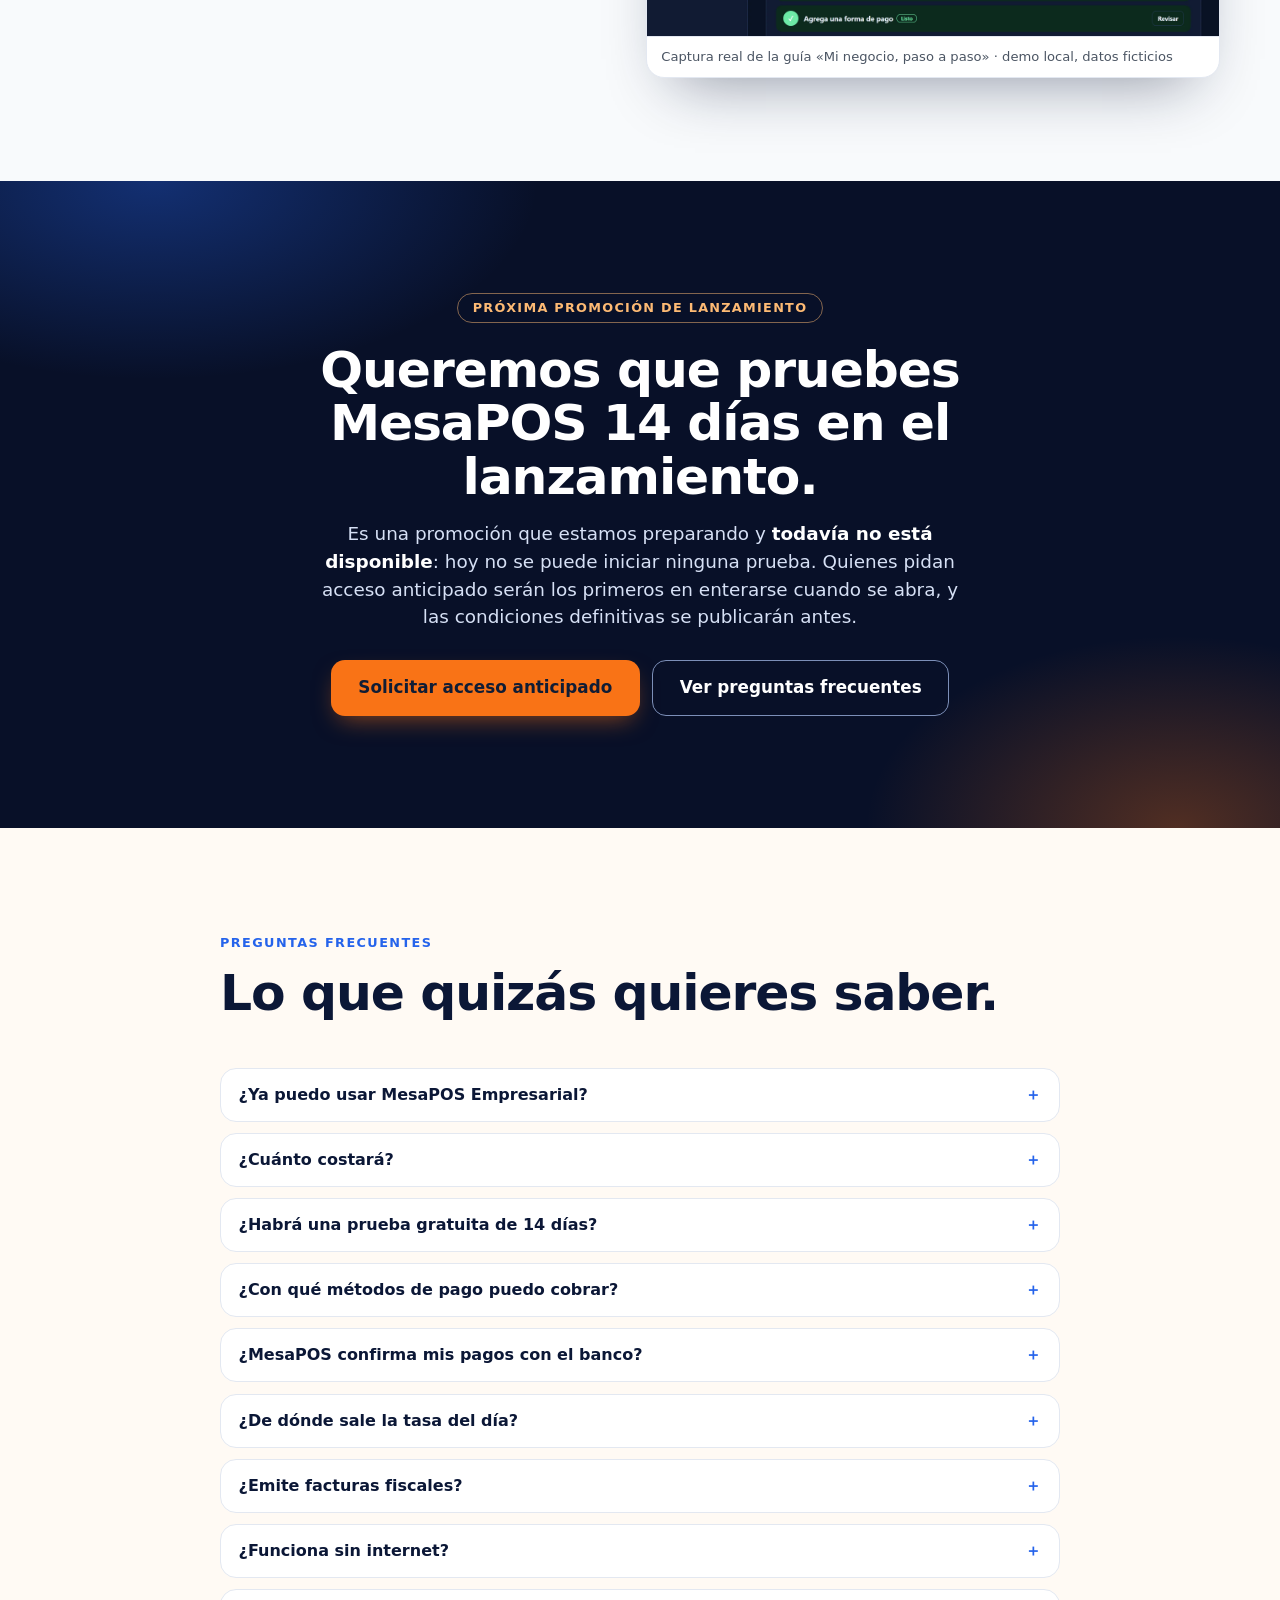
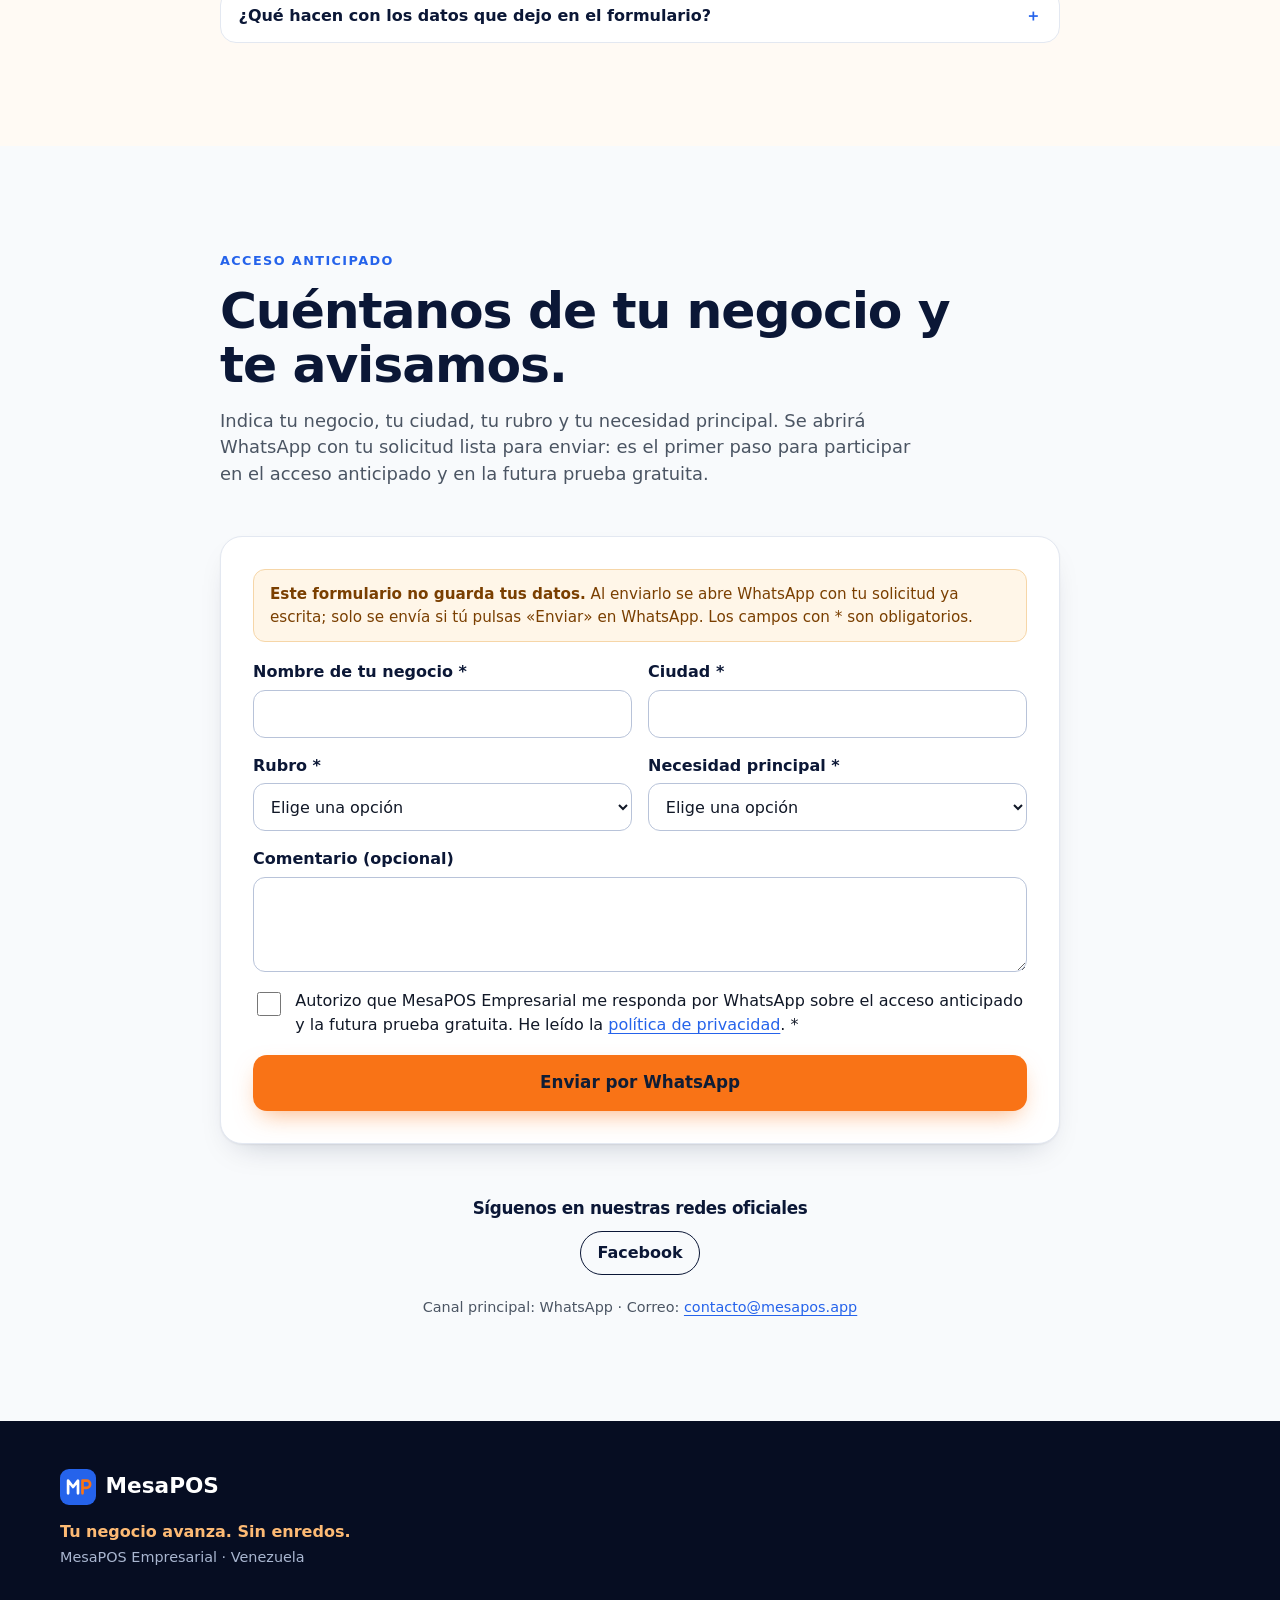
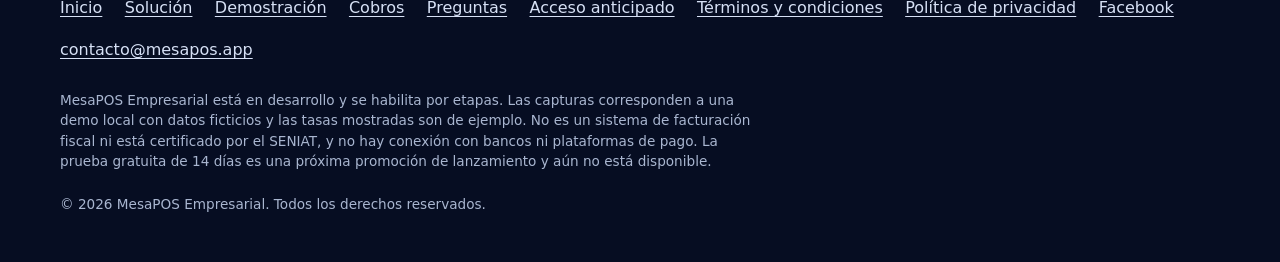
==== commit 3c18cc74: "Nueva web comercial de MesaPOS Empresarial (reemplaza la landing de restaurantes). Respaldo: 85f5b36" ====
--- a/index.html
+++ b/index.html
@@ -1,617 +1 @@
-<!DOCTYPE html>
-<html lang="es">
-<head>
-<meta charset="UTF-8"/>
-<meta name="viewport" content="width=device-width, initial-scale=1.0"/>
-<title>MesaPOS — Sistema Digital para Restaurantes en Chile</title>
-<meta name="description" content="Sistema POS web + Bot WhatsApp + Menú QR para restaurantes en Chile. Desde $19.900 CLP/mes. Activo en 24 horas."/>
-<link rel="preconnect" href="https://fonts.googleapis.com"/>
-<link href="https://fonts.googleapis.com/css2?family=Syne:wght@400;500;600;700;800&family=Inter:wght@300;400;500;600&display=swap" rel="stylesheet"/>
-<style>
-*,*::before,*::after{box-sizing:border-box;margin:0;padding:0}
-:root{
-  --ink:#0A0A0A;--ink2:#111111;--ink3:#1A1A1A;
-  --orange:#FF5C00;--orange2:#FF7A2E;--orange-pale:rgba(255,92,0,0.08);
-  --cream:#F5F0E8;--white:#FAFAF7;--gray:#888880;--gray2:#555550;
-  --border:rgba(255,255,255,0.07);--border2:rgba(255,255,255,0.12);
-  --syne:'Syne',sans-serif;--inter:'Inter',sans-serif;
-}
-html{scroll-behavior:smooth}
-body{font-family:var(--inter);background:var(--ink);color:var(--white);overflow-x:hidden;line-height:1.6;font-size:16px}
-a{text-decoration:none;color:inherit}
-nav{position:fixed;top:0;left:0;right:0;z-index:100;padding:1rem 2.5rem;display:flex;align-items:center;justify-content:space-between;border-bottom:1px solid var(--border);background:rgba(10,10,10,0.85);backdrop-filter:blur(20px)}
-.logo{font-family:var(--syne);font-size:1.35rem;font-weight:800;letter-spacing:-0.02em}
-.logo span{color:var(--orange)}
-.nav-links{display:flex;gap:2rem;align-items:center}
-.nav-links a{font-size:0.82rem;color:var(--gray);font-weight:400;transition:color 0.2s}
-.nav-links a:hover{color:var(--white)}
-.nav-cta{background:var(--orange);color:var(--white)!important;padding:0.55rem 1.25rem;border-radius:6px;font-weight:600!important;font-size:0.82rem!important;transition:all 0.2s!important}
-.nav-cta:hover{background:var(--orange2)!important;transform:translateY(-1px)!important}
-.hero{min-height:100vh;display:flex;align-items:center;padding:7rem 2.5rem 5rem;position:relative;overflow:hidden}
-.hero-bg{position:absolute;inset:0;background:radial-gradient(ellipse 80% 60% at 60% -10%,rgba(255,92,0,0.12) 0%,transparent 60%)}
-.hero-grid{position:absolute;inset:0;background-image:linear-gradient(rgba(255,255,255,0.015) 1px,transparent 1px),linear-gradient(90deg,rgba(255,255,255,0.015) 1px,transparent 1px);background-size:60px 60px;mask-image:radial-gradient(ellipse at 50% 0%,black 0%,transparent 70%)}
-.hero-inner{max-width:1200px;margin:0 auto;display:grid;grid-template-columns:1.1fr 0.9fr;gap:5rem;align-items:center;width:100%;position:relative;z-index:1}
-.hero-eyebrow{display:inline-flex;align-items:center;gap:0.6rem;font-size:0.72rem;font-weight:500;color:var(--orange);text-transform:uppercase;letter-spacing:0.12em;margin-bottom:1.5rem;padding:0.35rem 0.85rem 0.35rem 0.5rem;border:1px solid rgba(255,92,0,0.25);border-radius:100px;background:rgba(255,92,0,0.06)}
-.eyebrow-dot{width:6px;height:6px;background:var(--orange);border-radius:50%;animation:blink 2s infinite}
-@keyframes blink{0%,100%{opacity:1;box-shadow:0 0 0 0 rgba(255,92,0,0.4)}50%{opacity:0.6;box-shadow:0 0 0 5px rgba(255,92,0,0)}}
-h1{font-family:var(--syne);font-size:clamp(2.8rem,5.5vw,4.4rem);font-weight:800;line-height:1.02;letter-spacing:-0.03em;margin-bottom:1.5rem}
-h1 .highlight{color:var(--orange);display:block}
-h1 .underline-word{position:relative;white-space:nowrap}
-h1 .underline-word::after{content:'';position:absolute;left:0;bottom:-4px;width:100%;height:3px;background:var(--orange);border-radius:2px}
-.hero-desc{font-size:1.05rem;color:var(--gray);line-height:1.75;margin-bottom:2.25rem;max-width:480px;font-weight:300}
-.hero-desc strong{color:var(--white);font-weight:500}
-.hero-actions{display:flex;gap:1rem;flex-wrap:wrap;margin-bottom:2.5rem}
-.btn-orange{display:inline-flex;align-items:center;gap:0.5rem;background:var(--orange);color:var(--white);padding:0.9rem 1.75rem;border-radius:8px;font-weight:600;font-size:0.95rem;transition:all 0.2s;letter-spacing:0.01em}
-.btn-orange:hover{background:var(--orange2);transform:translateY(-2px);box-shadow:0 8px 30px rgba(255,92,0,0.35)}
-.btn-outline{display:inline-flex;align-items:center;gap:0.5rem;border:1px solid var(--border2);color:var(--white);padding:0.9rem 1.75rem;border-radius:8px;font-weight:400;font-size:0.95rem;transition:all 0.2s}
-.btn-outline:hover{border-color:rgba(255,255,255,0.3);background:rgba(255,255,255,0.04)}
-.hero-trust{display:flex;align-items:center;gap:1.5rem;flex-wrap:wrap}
-.trust-item{font-size:0.78rem;color:var(--gray2);display:flex;align-items:center;gap:0.4rem}
-.trust-check{color:var(--orange);font-size:0.75rem}
-.trust-sep{width:1px;height:12px;background:var(--border2)}
-.pos-screen{background:#0F0F0F;border:1px solid var(--border2);border-radius:14px;overflow:hidden;box-shadow:0 40px 80px rgba(0,0,0,0.6),0 0 0 1px rgba(255,255,255,0.05)}
-.pos-topbar{padding:0.7rem 1rem;background:#0A0A0A;border-bottom:1px solid var(--border);display:flex;align-items:center;gap:0.75rem}
-.pos-dots{display:flex;gap:5px}
-.pos-dot{width:9px;height:9px;border-radius:50%}
-.pos-title{font-size:0.65rem;color:var(--gray2);flex:1;text-align:center;letter-spacing:0.05em}
-.pos-body{padding:1rem}
-.pos-row{display:grid;grid-template-columns:1fr 1fr;gap:0.65rem;margin-bottom:0.65rem}
-.pos-card{background:#161616;border:1px solid var(--border);border-radius:10px;padding:0.85rem}
-.pos-clabel{font-size:0.6rem;color:var(--gray2);text-transform:uppercase;letter-spacing:0.07em;margin-bottom:0.35rem}
-.pos-cval{font-size:1.25rem;font-weight:700;font-family:var(--syne);color:var(--white)}
-.pos-cval.orange{color:var(--orange)}
-.pos-badge{display:inline-block;font-size:0.58rem;padding:2px 7px;border-radius:4px;margin-top:0.25rem;font-weight:500}
-.badge-up{background:rgba(74,222,128,0.1);color:#4ADE80}
-.badge-warn{background:rgba(255,92,0,0.12);color:var(--orange)}
-.pos-list{background:#161616;border:1px solid var(--border);border-radius:10px;padding:0.85rem}
-.pos-list-title{font-size:0.6rem;color:var(--gray2);text-transform:uppercase;letter-spacing:0.07em;margin-bottom:0.6rem}
-.pos-order{display:flex;align-items:center;justify-content:space-between;padding:0.45rem 0;border-bottom:1px solid var(--border);gap:0.5rem}
-.pos-order:last-child{border-bottom:none}
-.pos-oname{font-size:0.72rem;color:var(--white);flex:1;white-space:nowrap;overflow:hidden;text-overflow:ellipsis}
-.pos-ostatus{font-size:0.6rem;padding:2px 8px;border-radius:4px;white-space:nowrap;font-weight:500}
-.s-done{background:rgba(74,222,128,0.1);color:#4ADE80}
-.s-bot{background:rgba(139,92,246,0.12);color:#A78BFA}
-.s-new{background:rgba(255,92,0,0.12);color:var(--orange)}
-.pos-oprice{font-size:0.72rem;font-weight:600;color:var(--white);white-space:nowrap}
-.float-pill{position:absolute;bottom:-16px;left:-16px;background:var(--ink2);border:1px solid var(--border2);border-radius:10px;padding:0.65rem 1rem;display:flex;align-items:center;gap:0.65rem;box-shadow:0 16px 40px rgba(0,0,0,0.5);font-size:0.78rem;font-weight:500}
-.float-dot{width:8px;height:8px;background:#4ADE80;border-radius:50%;animation:blink 2s infinite}
-.hero-visual{position:relative;padding-bottom:2rem}
-.numbers{padding:4rem 2.5rem;border-top:1px solid var(--border);border-bottom:1px solid var(--border)}
-.numbers-inner{max-width:1100px;margin:0 auto;display:grid;grid-template-columns:repeat(4,1fr);gap:2rem;text-align:center}
-.num-val{font-family:var(--syne);font-size:2.5rem;font-weight:800;line-height:1;letter-spacing:-0.03em}
-.num-val span{color:var(--orange)}
-.num-label{font-size:0.78rem;color:var(--gray);margin-top:0.4rem;letter-spacing:0.02em}
-.pain{padding:6rem 2.5rem;position:relative;overflow:hidden}
-.pain::before{content:'';position:absolute;top:50%;left:50%;transform:translate(-50%,-50%);width:600px;height:600px;background:radial-gradient(circle,rgba(255,92,0,0.05) 0%,transparent 70%);pointer-events:none}
-.section-inner{max-width:1100px;margin:0 auto}
-.section-tag{font-size:0.7rem;font-weight:600;color:var(--orange);text-transform:uppercase;letter-spacing:0.12em;margin-bottom:0.85rem;display:flex;align-items:center;gap:0.5rem}
-.section-tag::before{content:'';width:20px;height:1px;background:var(--orange)}
-h2{font-family:var(--syne);font-size:clamp(2rem,4vw,3rem);font-weight:800;line-height:1.06;letter-spacing:-0.03em;margin-bottom:1rem}
-h2 em{color:var(--orange);font-style:normal}
-.section-sub{font-size:1rem;color:var(--gray);max-width:520px;line-height:1.7;font-weight:300}
-.pain-grid{display:grid;grid-template-columns:repeat(2,1fr);gap:1px;background:var(--border);border-radius:16px;overflow:hidden;border:1px solid var(--border);margin-top:3.5rem}
-.pain-card{background:var(--ink2);padding:2rem;transition:background 0.25s}
-.pain-card:hover{background:var(--ink3)}
-.pain-icon{width:42px;height:42px;background:var(--orange-pale);border:1px solid rgba(255,92,0,0.2);border-radius:10px;display:flex;align-items:center;justify-content:center;font-size:1.1rem;margin-bottom:1.1rem}
-.pain-title{font-family:var(--syne);font-size:1rem;font-weight:700;margin-bottom:0.5rem;letter-spacing:-0.01em}
-.pain-text{font-size:0.85rem;color:var(--gray);line-height:1.65;font-weight:300}
-.pain-cost{display:inline-block;margin-top:0.85rem;font-size:0.75rem;color:var(--orange);background:var(--orange-pale);border:1px solid rgba(255,92,0,0.2);padding:4px 10px;border-radius:5px;font-weight:500}
-.pain-bridge{text-align:center;margin-top:3.5rem;padding:2.5rem;background:var(--ink2);border:1px solid var(--border);border-radius:16px;position:relative;overflow:hidden}
-.pain-bridge::before{content:'';position:absolute;inset:0;background:radial-gradient(ellipse at 50% 100%,rgba(255,92,0,0.08) 0%,transparent 70%)}
-.bridge-label{font-size:0.75rem;color:var(--gray);text-transform:uppercase;letter-spacing:0.1em;margin-bottom:0.75rem;position:relative}
-.bridge-text{font-family:var(--syne);font-size:clamp(1.5rem,3vw,2.2rem);font-weight:800;letter-spacing:-0.02em;line-height:1.15;position:relative}
-.bridge-text em{color:var(--orange);font-style:normal}
-.solution{padding:6rem 2.5rem;background:var(--ink2)}
-.products-grid{display:grid;grid-template-columns:repeat(3,1fr);gap:1.5rem;margin-top:3.5rem}
-.prod-card{border:1px solid var(--border);border-radius:14px;padding:1.75rem;background:var(--ink);transition:all 0.3s;position:relative;overflow:hidden}
-.prod-card::before{content:'';position:absolute;inset:0;background:radial-gradient(ellipse at 0% 0%,rgba(255,92,0,0.06) 0%,transparent 60%);opacity:0;transition:opacity 0.3s}
-.prod-card:hover{border-color:rgba(255,92,0,0.3);transform:translateY(-4px);box-shadow:0 20px 40px rgba(0,0,0,0.4)}
-.prod-card:hover::before{opacity:1}
-.prod-num{font-family:var(--syne);font-size:4rem;font-weight:800;color:rgba(255,255,255,0.04);line-height:1;margin-bottom:0.5rem;letter-spacing:-0.04em}
-.prod-icon{width:46px;height:46px;background:var(--orange-pale);border:1px solid rgba(255,92,0,0.2);border-radius:10px;display:flex;align-items:center;justify-content:center;font-size:1.2rem;margin-bottom:1rem}
-.prod-name{font-family:var(--syne);font-size:1.05rem;font-weight:700;margin-bottom:0.5rem;letter-spacing:-0.01em}
-.prod-desc{font-size:0.82rem;color:var(--gray);line-height:1.65;margin-bottom:1.25rem;font-weight:300}
-.prod-features{list-style:none;display:flex;flex-direction:column;gap:0.55rem}
-.prod-features li{font-size:0.78rem;color:var(--gray);display:flex;align-items:flex-start;gap:0.6rem;line-height:1.5}
-.prod-features li::before{content:'—';color:var(--orange);font-weight:600;flex-shrink:0}
-.included{margin-top:3.5rem;padding:2.25rem;background:#0D0D0D;border:1px solid var(--border);border-radius:16px;position:relative;overflow:hidden}
-.included::before{content:'';position:absolute;inset:0;background:radial-gradient(ellipse at 100% 0%,rgba(255,92,0,0.08) 0%,transparent 55%);pointer-events:none}
-.included-head{position:relative;display:flex;justify-content:space-between;gap:2rem;align-items:flex-end;margin-bottom:1.75rem}
-.included-kicker{font-size:0.68rem;color:var(--orange);text-transform:uppercase;letter-spacing:0.12em;font-weight:700;margin-bottom:0.5rem}
-.included-title{font-family:var(--syne);font-size:clamp(1.5rem,3vw,2.25rem);font-weight:800;line-height:1.08;letter-spacing:-0.03em}
-.included-title em{color:var(--orange);font-style:normal}
-.included-sub{font-size:0.86rem;color:var(--gray);line-height:1.65;max-width:420px;font-weight:300}
-.included-grid{position:relative;display:grid;grid-template-columns:repeat(4,1fr);gap:1px;background:var(--border);border:1px solid var(--border);border-radius:12px;overflow:hidden}
-.included-card{background:var(--ink);padding:1.25rem;min-height:150px}
-.included-icon{width:34px;height:34px;border-radius:8px;background:var(--orange-pale);border:1px solid rgba(255,92,0,0.2);display:flex;align-items:center;justify-content:center;font-size:1rem;margin-bottom:0.85rem}
-.included-name{font-size:0.86rem;font-weight:700;letter-spacing:-0.01em;margin-bottom:0.4rem}
-.included-text{font-size:0.76rem;color:var(--gray);line-height:1.55;font-weight:300}
-.forwho{padding:6rem 2.5rem}
-.forwho-grid{display:grid;grid-template-columns:1fr 1fr;gap:3.5rem;align-items:start;margin-top:3.5rem}
-.profile-stack{display:flex;flex-direction:column;gap:1rem}
-.profile{display:flex;align-items:flex-start;gap:1rem;padding:1.25rem;border:1px solid var(--border);border-radius:12px;background:var(--ink2);transition:all 0.25s}
-.profile:hover{border-color:rgba(255,92,0,0.25);background:#161616}
-.profile-emoji{width:42px;height:42px;border-radius:10px;background:var(--ink3);display:flex;align-items:center;justify-content:center;font-size:1.2rem;flex-shrink:0}
-.profile-body strong{font-size:0.875rem;font-weight:600;display:block;margin-bottom:0.25rem;letter-spacing:-0.01em}
-.profile-body span{font-size:0.78rem;color:var(--gray);line-height:1.55;font-weight:300}
-.nofor-box{background:var(--ink2);border:1px solid var(--border);border-radius:14px;padding:2rem}
-.nofor-head{font-family:var(--syne);font-size:0.9rem;font-weight:700;margin-bottom:1.25rem;padding-bottom:1.25rem;border-bottom:1px solid var(--border);letter-spacing:-0.01em}
-.nofor-item{font-size:0.82rem;color:var(--gray);display:flex;gap:0.6rem;align-items:flex-start;margin-bottom:0.85rem;line-height:1.55;font-weight:300}
-.nofor-x{color:var(--orange);flex-shrink:0;font-weight:600}
-.nofor-cta{margin-top:1.75rem;padding-top:1.75rem;border-top:1px solid var(--border)}
-.nofor-cta p{font-size:0.8rem;color:var(--gray);margin-bottom:0.85rem;font-weight:300}
-.anchor{padding:6rem 2.5rem;background:var(--ink2);position:relative;overflow:hidden}
-.anchor::before{content:'';position:absolute;top:0;left:0;right:0;height:1px;background:linear-gradient(90deg,transparent,var(--orange),transparent)}
-.anchor-inner{max-width:1000px;margin:0 auto}
-.compare-wrap{display:grid;grid-template-columns:1fr 1fr;gap:1px;background:var(--border);border-radius:16px;overflow:hidden;border:1px solid var(--border);margin:3.5rem 0}
-.compare-col{padding:2.25rem;background:var(--ink)}
-.compare-col.hot{background:#130800;border:1px solid rgba(255,92,0,0.2)}
-.compare-label{font-size:0.68rem;text-transform:uppercase;letter-spacing:0.1em;color:var(--gray2);margin-bottom:1rem;font-weight:500}
-.compare-label.orange{color:var(--orange)}
-.compare-price{font-family:var(--syne);font-size:3.5rem;font-weight:800;line-height:1;letter-spacing:-0.04em;margin-bottom:0.25rem}
-.compare-price.orange{color:var(--orange)}
-.compare-period{font-size:0.82rem;color:var(--gray);font-weight:300;margin-bottom:1.75rem}
-.compare-items{display:flex;flex-direction:column;gap:0.65rem}
-.ci{font-size:0.8rem;color:var(--gray);display:flex;gap:0.6rem;align-items:flex-start;line-height:1.5;font-weight:300}
-.ci.good .ci-icon{color:var(--orange)}
-.anchor-cta{text-align:center}
-.testimonials{padding:6rem 2.5rem}
-.testi-grid{display:grid;grid-template-columns:repeat(3,1fr);gap:1.5rem;margin-top:3.5rem}
-.testi{background:var(--ink2);border:1px solid var(--border);border-radius:14px;padding:1.75rem;transition:all 0.25s}
-.testi:hover{border-color:rgba(255,92,0,0.2);box-shadow:0 8px 24px rgba(0,0,0,0.4)}
-.testi-stars{color:var(--orange);font-size:0.8rem;letter-spacing:3px;margin-bottom:1.1rem}
-.testi-quote{font-size:0.875rem;color:rgba(255,255,255,0.75);line-height:1.75;margin-bottom:1.5rem;font-weight:300}
-.testi-quote strong{color:var(--orange);font-weight:600}
-.testi-author{display:flex;align-items:center;gap:0.85rem;padding-top:1.25rem;border-top:1px solid var(--border)}
-.testi-av{width:38px;height:38px;border-radius:8px;display:flex;align-items:center;justify-content:center;font-size:0.75rem;font-weight:700;font-family:var(--syne);flex-shrink:0}
-.testi-name{font-size:0.82rem;font-weight:600;letter-spacing:-0.01em}
-.testi-biz{font-size:0.72rem;color:var(--gray);font-weight:300}
-.guarantee-strip{margin-top:2.5rem;padding:1.5rem 2rem;background:rgba(255,92,0,0.06);border:1px solid rgba(255,92,0,0.15);border-radius:12px;display:flex;align-items:center;gap:1.25rem;font-size:0.875rem;color:rgba(255,255,255,0.75)}
-.guarantee-icon{font-size:1.5rem;flex-shrink:0}
-.guarantee-strip strong{color:var(--orange)}
-.pricing{padding:6rem 2.5rem;background:var(--ink2)}
-.urgency{display:inline-flex;align-items:center;gap:0.6rem;background:rgba(255,92,0,0.1);border:1px solid rgba(255,92,0,0.25);color:var(--orange);font-size:0.75rem;font-weight:600;padding:0.45rem 1rem;border-radius:100px;margin-bottom:3rem;letter-spacing:0.03em;text-transform:uppercase}
-.urgency-dot{width:6px;height:6px;background:var(--orange);border-radius:50%;animation:blink 1.5s infinite}
-.plans{display:grid;grid-template-columns:repeat(3,1fr);gap:1.5rem;margin-top:2.5rem}
-.plan{background:var(--ink);border:1px solid var(--border);border-radius:16px;padding:2rem;position:relative;transition:all 0.3s}
-.plan.featured{background:#0D0600;border-color:rgba(255,92,0,0.35);box-shadow:0 0 40px rgba(255,92,0,0.08)}
-.plan-badge{position:absolute;top:-12px;left:50%;transform:translateX(-50%);background:var(--orange);color:var(--white);font-size:0.68rem;font-weight:700;padding:0.3rem 1rem;border-radius:100px;white-space:nowrap;letter-spacing:0.05em;text-transform:uppercase}
-.plan-tier{font-size:0.68rem;text-transform:uppercase;letter-spacing:0.1em;color:var(--gray);margin-bottom:0.5rem;font-weight:500}
-.plan-price{font-family:var(--syne);font-size:3.2rem;font-weight:800;line-height:1;letter-spacing:-0.04em;margin-bottom:0.2rem}
-.plan-price.accent{color:var(--orange)}
-.plan-usd{font-size:0.78rem;color:var(--gray);font-weight:300;margin-bottom:0.85rem}
-.plan-compare{font-size:0.72rem;color:var(--gray2);margin-bottom:0.5rem}
-.plan-compare.accent{color:rgba(255,92,0,0.6)}
-.plan-desc{font-size:0.78rem;color:var(--gray);margin-bottom:1.5rem;padding-bottom:1.5rem;border-bottom:1px solid var(--border);line-height:1.55;font-weight:300}
-.plan-feats{list-style:none;display:flex;flex-direction:column;gap:0.6rem;margin-bottom:2rem}
-.plan-feats li{font-size:0.78rem;color:rgba(255,255,255,0.6);display:flex;gap:0.5rem;align-items:flex-start;line-height:1.5;font-weight:300}
-.plan-feats li::before{content:'✓';color:var(--orange);font-weight:700;flex-shrink:0}
-.plan-btn{display:block;text-align:center;padding:0.85rem;border-radius:8px;font-size:0.875rem;font-weight:600;letter-spacing:0.01em;transition:all 0.2s}
-.plan-btn.main{background:var(--orange);color:var(--white)}
-.plan-btn.main:hover{background:var(--orange2);transform:translateY(-1px)}
-.plan-btn.ghost{border:1px solid var(--border2);color:var(--white)}
-.plan-btn.ghost:hover{border-color:rgba(255,255,255,0.3);background:rgba(255,255,255,0.04)}
-.plan-note{text-align:center;margin-top:2rem;font-size:0.78rem;color:var(--gray2);font-weight:300}
-.faq{padding:6rem 2.5rem}
-.faq-wrap{max-width:680px;margin:3.5rem auto 0}
-.faq-item{border-bottom:1px solid var(--border)}
-.faq-q{font-size:0.95rem;font-weight:500;padding:1.35rem 0;cursor:pointer;display:flex;justify-content:space-between;align-items:center;gap:1rem;user-select:none;letter-spacing:-0.01em;transition:color 0.2s}
-.faq-q:hover{color:rgba(255,255,255,0.8)}
-.faq-toggle{width:24px;height:24px;border:1px solid var(--border2);border-radius:50%;display:flex;align-items:center;justify-content:center;font-size:0.8rem;color:var(--gray);flex-shrink:0;transition:all 0.25s}
-.faq-item.open .faq-toggle{background:var(--orange);border-color:var(--orange);color:var(--white);transform:rotate(45deg)}
-.faq-a{font-size:0.85rem;color:var(--gray);max-height:0;overflow:hidden;transition:max-height 0.35s ease,padding 0.2s;line-height:1.7;font-weight:300}
-.faq-item.open .faq-a{max-height:200px;padding-bottom:1.35rem}
-.final{padding:7rem 2.5rem;position:relative;overflow:hidden}
-.final-bg{position:absolute;inset:0;background:radial-gradient(ellipse 100% 80% at 50% 100%,rgba(255,92,0,0.12) 0%,transparent 70%)}
-.final-inner{max-width:680px;margin:0 auto;text-align:center;position:relative;z-index:1}
-.final h2{font-family:var(--syne);font-size:clamp(2.5rem,5vw,3.8rem);font-weight:800;line-height:1.05;letter-spacing:-0.03em;margin-bottom:1.25rem}
-.final-sub{font-size:1rem;color:var(--gray);line-height:1.75;margin-bottom:2.75rem;font-weight:300}
-.final-actions{display:flex;flex-direction:column;align-items:center;gap:0.85rem;margin-bottom:2.5rem}
-.btn-final{display:flex;align-items:center;justify-content:center;gap:0.65rem;width:100%;max-width:400px;padding:1.1rem 2rem;border-radius:10px;font-weight:600;font-size:1rem;transition:all 0.25s;letter-spacing:0.01em}
-.btn-final.primary{background:var(--orange);color:var(--white)}
-.btn-final.primary:hover{background:var(--orange2);transform:translateY(-2px);box-shadow:0 12px 40px rgba(255,92,0,0.3)}
-.final-meta{font-size:0.75rem;color:var(--gray2);display:flex;align-items:center;justify-content:center;gap:1rem;flex-wrap:wrap}
-.meta-sep{color:var(--border2)}
-footer{padding:2rem 2.5rem;border-top:1px solid var(--border);display:flex;align-items:center;justify-content:space-between;flex-wrap:wrap;gap:1rem}
-footer p{font-size:0.75rem;color:var(--gray2);font-weight:300}
-.reveal{opacity:0;transform:translateY(28px);transition:opacity 0.65s cubic-bezier(0.16,1,0.3,1),transform 0.65s cubic-bezier(0.16,1,0.3,1)}
-.reveal.in{opacity:1;transform:none}
-.reveal-d1{transition-delay:0.1s}
-.reveal-d2{transition-delay:0.2s}
-@media(max-width:900px){
-  .hero-inner,.forwho-grid{grid-template-columns:1fr}
-  .hero-visual{display:none}
-  .products-grid,.testi-grid,.plans,.included-grid{grid-template-columns:1fr}
-  .included-head{flex-direction:column;align-items:flex-start}
-  .pain-grid,.compare-wrap{grid-template-columns:1fr}
-  .numbers-inner{grid-template-columns:repeat(2,1fr)}
-  nav{padding:1rem 1.25rem}
-  .nav-links{display:none}
-  .hero,.pain,.solution,.forwho,.anchor,.testimonials,.pricing,.faq,.final{padding-left:1.25rem;padding-right:1.25rem}
-}
-</style>
-</head>
-<body>
-
-<nav>
-  <a href="#" class="logo">Mesa<span>POS</span></a>
-  <div class="nav-links">
-    <a href="#solution">Productos</a>
-    <a href="#pricing">Precios</a>
-    <a href="#faq">FAQ</a>
-    <a href="https://pay.hotmart.com/X105947420T" target="_blank" rel="noopener" class="nav-cta">Comprar MesaPOS →</a>
-        <a class="btn btn-primary" href="https://wa.me/56964629963?text=Hola%2C%20quiero%20una%20demo%20de%20MesaPOS" target="_blank" rel="noopener">Demo gratis →</a>
-  </div>
-</nav>
-
-<section class="hero">
-  <div class="hero-bg"></div>
-  <div class="hero-grid"></div>
-  <div class="hero-inner">
-    <div>
-      <div class="hero-eyebrow"><span class="eyebrow-dot"></span>Sistema activo · Chile</div>
-      <h1>Tu restaurante <span class="highlight">pierde plata</span> <span class="underline-word">ahora mismo.</span></h1>
-      <p class="hero-desc">Pedidos mal anotados. WhatsApp sin respuesta. Cierres de caja sin números reales. <strong>MesaPOS resuelve todo eso en 24 horas, sin técnicos, sin instalar nada.</strong></p>
-      <div class="hero-actions">
-        <a class="btn-orange" href="https://pay.hotmart.com/X105947420T" target="_blank" rel="noopener" target="_blank" rel="noopener">Comprar MesaPOS →</a>
-        <a class="btn-outline" href="https://wa.me/56964629963?text=Hola%2C%20quiero%20una%20demo%20de%20MesaPOS" target="_blank" rel="noopener" target="_blank" rel="noopener">💬 Ver demo gratis — 15 min</a>
-      </div>
-      <div class="hero-trust">
-        <span class="trust-item"><span class="trust-check">✓</span> Desde $19.900 CLP/mes</span>
-        <span class="trust-sep"></span>
-        <span class="trust-item"><span class="trust-check">✓</span> Activo en 24 horas</span>
-        <span class="trust-sep"></span>
-        <span class="trust-item"><span class="trust-check">✓</span> Sin permanencia</span>
-        <span class="trust-sep"></span>
-        <span class="trust-item"><span class="trust-check">✓</span> Garantía 7 días</span>
-      </div>
-    </div>
-    <div class="hero-visual">
-      <div class="pos-screen">
-        <div class="pos-topbar">
-          <div class="pos-dots">
-            <div class="pos-dot" style="background:#FF5F57"></div>
-            <div class="pos-dot" style="background:#FEBC2E"></div>
-            <div class="pos-dot" style="background:#28C840"></div>
-          </div>
-          <div class="pos-title">mesapos.app/caja · Turno 2</div>
-        </div>
-        <div class="pos-body">
-          <div class="pos-row">
-            <div class="pos-card">
-              <div class="pos-clabel">Ventas hoy</div>
-              <div class="pos-cval orange">$247.500</div>
-              <div class="pos-badge badge-up">↑ +18% vs ayer</div>
-            </div>
-            <div class="pos-card">
-              <div class="pos-clabel">Mesas activas</div>
-              <div class="pos-cval">7 / 12</div>
-              <div class="pos-badge badge-warn">3 esperando</div>
-            </div>
-          </div>
-          <div class="pos-list">
-            <div class="pos-list-title">Comandas en curso</div>
-            <div class="pos-order">
-              <span class="pos-oname">Mesa 4 · Combo Especial x2</span>
-              <span class="pos-ostatus s-done">Listo ✓</span>
-              <span class="pos-oprice">$24.000</span>
-            </div>
-            <div class="pos-order">
-              <span class="pos-oname">WhatsApp · Delivery arroz</span>
-              <span class="pos-ostatus s-bot">Bot 🤖</span>
-              <span class="pos-oprice">$12.500</span>
-            </div>
-            <div class="pos-order">
-              <span class="pos-oname">Mesa 7 · Burger BBQ x3</span>
-              <span class="pos-ostatus s-new">Nuevo</span>
-              <span class="pos-oprice">$29.970</span>
-            </div>
-          </div>
-        </div>
-      </div>
-      <div class="float-pill"><span class="float-dot"></span>Bot tomó 8 pedidos hoy sin ti</div>
-    </div>
-  </div>
-</section>
-
-<section class="numbers">
-  <div class="numbers-inner">
-    <div class="reveal"><div class="num-val">24<span>h</span></div><div class="num-label">Para estar operativo</div></div>
-    <div class="reveal reveal-d1"><div class="num-val"><span>3</span> en 1</div><div class="num-label">POS · Bot · Menú QR</div></div>
-    <div class="reveal reveal-d1"><div class="num-val">$<span>0</span></div><div class="num-label">Costo de instalación</div></div>
-    <div class="reveal reveal-d2"><div class="num-val">24<span>/7</span></div><div class="num-label">Bot tomando pedidos</div></div>
-  </div>
-</section>
-
-<section class="pain">
-  <div class="section-inner">
-    <div class="reveal">
-      <div class="section-tag">El problema real</div>
-      <h2>¿Cuánto pierdes<br/>cada semana por <em>esto?</em></h2>
-      <p class="section-sub">Estos son los problemas reales que enfrentan restaurantes que operan sin sistema digital.</p>
-    </div>
-    <div class="pain-grid reveal">
-      <div class="pain-card"><div class="pain-icon">📝</div><div class="pain-title">Pedidos mal anotados</div><div class="pain-text">El garçon anota mal, el cliente se molesta, pierdes la mesa y la propina. Pasa todos los días y nunca aparece en tus números.</div><div class="pain-cost">Costo invisible: reputación + propinas</div></div>
-      <div class="pain-card"><div class="pain-icon">📱</div><div class="pain-title">WhatsApp sin respuesta en la noche</div><div class="pain-text">Un cliente escribe a las 11pm preguntando por delivery. No hay nadie. El pedido se va a la competencia — sin que te enteres.</div><div class="pain-cost">Costo visible: pedidos perdidos todos los días</div></div>
-      <div class="pain-card"><div class="pain-icon">📊</div><div class="pain-title">Cierres de caja sin control</div><div class="pain-text">No sabes cuánto vendiste realmente, qué plato fue el más pedido, ni si tu turno de noche es rentable o te está costando.</div><div class="pain-cost">Costo silencioso: decisiones sin datos</div></div>
-      <div class="pain-card"><div class="pain-icon">⏳</div><div class="pain-title">Cola en caja y clientes impacientes</div><div class="pain-text">Clientes esperando para pagar mientras buscas la calculadora. Esa experiencia mala no vuelve y se lo cuenta a tres personas.</div><div class="pain-cost">Costo a largo plazo: clientes que no regresan</div></div>
-    </div>
-    <div class="pain-bridge reveal">
-      <p class="bridge-label">La solución no es contratar más personal</p>
-      <div class="bridge-text">Es <em>digitalizar</em> lo que ya tienes.<br/>En 24 horas. Sin técnicos.</div>
-    </div>
-  </div>
-</section>
-
-<section class="solution" id="solution">
-  <div class="section-inner">
-    <div class="reveal">
-      <div class="section-tag">Cómo funciona</div>
-      <h2>Tres herramientas.<br/><em>Un ecosistema.</em></h2>
-      <p class="section-sub">Todo conectado. Lo que entra por WhatsApp aparece en la caja. Lo que cambias en el menú se actualiza en el QR al instante.</p>
-    </div>
-    <div class="products-grid">
-      <div class="prod-card reveal"><div class="prod-num">01</div><div class="prod-icon">🖥️</div><div class="prod-name">POS Web</div><div class="prod-desc">Sistema de caja completo en el navegador. Sin instalar nada. Funciona en cualquier PC, tablet o celular con Chrome.</div><ul class="prod-features"><li>Gestión de mesas y comandas en tiempo real</li><li>Impresión de tickets 80mm</li><li>Compatible con PDA inalámbrica (dispositivo aparte)</li><li>Múltiples métodos de pago</li><li>Apertura y cierre de turno</li><li>Reportes de ventas del día</li></ul></div>
-      <div class="prod-card reveal reveal-d1"><div class="prod-num">02</div><div class="prod-icon">🤖</div><div class="prod-name">Bot WhatsApp</div><div class="prod-desc">Un vendedor que trabaja 24/7 sin sueldo. Toma pedidos, calcula el total, gestiona delivery y confirma — solo.</div><ul class="prod-features"><li>Atiende múltiples clientes a la vez</li><li>Menú actualizado en tiempo real</li><li>Gestiona delivery y retiro en tienda</li><li>Cobra transferencia o efectivo</li><li>Confirma el pedido automáticamente</li><li>Funciona desde tu número actual</li></ul></div>
-      <div class="prod-card reveal reveal-d2"><div class="prod-num">03</div><div class="prod-icon">📱</div><div class="prod-name">Menú QR</div><div class="prod-desc">Tu carta digital que el cliente escanea en la mesa. Sin papel. Sin app que descargar. Siempre actualizada.</div><ul class="prod-features"><li>Código QR único por mesa</li><li>Actualización instantánea desde el sistema</li><li>Fotos y descripción de platos</li><li>Permite hacer pedidos directamente</li><li>Funciona en cualquier celular</li><li>Sin descarga ni registro del cliente</li></ul></div>
-    </div>
-    <div class="included reveal">
-      <div class="included-head">
-        <div>
-          <div class="included-kicker">Funciones incluidas</div>
-          <div class="included-title">No es solo caja.<br/>Es <em>control completo</em> del local.</div>
-        </div>
-        <p class="included-sub">MesaPOS ayuda al dueño a ver ventas, cocina, gastos, stock y margen desde el mismo sistema. Menos cuaderno, menos desorden y mejores decisiones.</p>
-      </div>
-      <div class="included-grid">
-        <div class="included-card"><div class="included-icon">01</div><div class="included-name">Control de caja</div><div class="included-text">Ventas, métodos de pago, comandas, mesas, cobros, aperturas y cierre de turno.</div></div>
-        <div class="included-card"><div class="included-icon">02</div><div class="included-name">Cocina en tiempo real</div><div class="included-text">Las comandas llegan a cocina para evitar pedidos perdidos, dobles anotaciones y atrasos.</div></div>
-        <div class="included-card"><div class="included-icon">03</div><div class="included-name">Reportes del negocio</div><div class="included-text">Ventas del día, productos más vendidos, ticket promedio y detalle de órdenes.</div></div>
-        <div class="included-card"><div class="included-icon">04</div><div class="included-name">Gastos del local</div><div class="included-text">Registra ingredientes, sueldos, arriendo, servicios y otros egresos del negocio.</div></div>
-        <div class="included-card"><div class="included-icon">05</div><div class="included-name">Costeo y margen</div><div class="included-text">Calcula cuánto cuesta preparar cada plato y cuánto margen deja cada venta.</div></div>
-        <div class="included-card"><div class="included-icon">06</div><div class="included-name">Stock e insumos</div><div class="included-text">Controla inventario, compras del día, productos bajos, agotados y mermas.</div></div>
-        <div class="included-card"><div class="included-icon">07</div><div class="included-name">Recetas por producto</div><div class="included-text">Asocia ingredientes a cada preparación para ordenar costos y producción.</div></div>
-        <div class="included-card"><div class="included-icon">08</div><div class="included-name">Usuarios y permisos</div><div class="included-text">Cada local trabaja con su logo, menú, mesas, usuarios y datos separados.</div></div>
-      </div>
-    </div>
-  </div>
-</section>
-
-<section class="forwho">
-  <div class="section-inner">
-    <div class="reveal">
-      <div class="section-tag">¿Es para ti?</div>
-      <h2>MesaPOS es para ti<br/>si te identificas <em>aquí.</em></h2>
-    </div>
-    <div class="forwho-grid">
-      <div class="profile-stack reveal">
-        <div class="profile"><div class="profile-emoji">🍽️</div><div class="profile-body"><strong>Restaurante con mesas y garzones</strong><span>Quieres que los pedidos lleguen directo a cocina y controlar cada mesa sin depender de papel.</span></div></div>
-        <div class="profile"><div class="profile-emoji">🛵</div><div class="profile-body"><strong>Negocio con delivery por WhatsApp</strong><span>Recibes pedidos manualmente y quieres automatizarlo para atender más sin contratar más personal.</span></div></div>
-        <div class="profile"><div class="profile-emoji">☕</div><div class="profile-body"><strong>Cafetería o food court</strong><span>Tienes volumen de clientes, necesitas rapidez en caja y quieres números reales al cerrar el día.</span></div></div>
-        <div class="profile"><div class="profile-emoji">📈</div><div class="profile-body"><strong>Dueño que quiere controlar sin estar presente</strong><span>Necesitas ver en tiempo real qué se vende y cómo va el turno — desde donde estés.</span></div></div>
-      </div>
-      <div class="reveal reveal-d1">
-        <div class="nofor-box">
-          <div class="nofor-head">🚫 No es para ti si...</div>
-          <div class="nofor-item"><span class="nofor-x">×</span>Tus precios cambian todos los días sin ningún patrón fijo.</div>
-          <div class="nofor-item"><span class="nofor-x">×</span>Buscas sistema corporativo para cadena multinacional.</div>
-          <div class="nofor-item"><span class="nofor-x">×</span>Tu local no tiene acceso a internet — el sistema lo requiere.</div>
-          <div class="nofor-cta">
-            <p>¿No estás seguro si aplica a tu negocio? Escríbenos y te respondemos en 5 minutos.</p>
-            <a href="https://wa.me/56964629963?text=Hola,%20quiero%20saber%20si%20MesaPOS%20aplica%20para%20mi%20negocio" class="btn-orange" style="display:inline-flex;font-size:0.85rem;padding:0.7rem 1.25rem">Consultar gratis →</a>
-          </div>
-        </div>
-      </div>
-    </div>
-  </div>
-</section>
-
-<section class="anchor">
-  <div class="anchor-inner">
-    <div class="reveal">
-      <div class="section-tag">El cálculo real</div>
-      <h2>Fudo cobra $34.500/mes.<br/>MesaPOS Pro vale <em>$29.900</em><br/>— con bot incluido.</h2>
-      <p class="section-sub" style="margin-top:0.75rem">Mismas funciones esenciales. Precio menor. Y encima el bot de WhatsApp que Fudo cobra aparte.</p>
-    </div>
-    <div class="compare-wrap reveal">
-      <div class="compare-col">
-        <div class="compare-label">Fudo Avanzado — el líder del mercado</div>
-        <div class="compare-price">$34.500</div>
-        <div class="compare-period">CLP/mes + IVA · sin bot WhatsApp</div>
-        <div class="compare-items">
-          <div class="ci bad"><span class="ci-icon" style="color:var(--gray2)">✗</span>Bot WhatsApp = módulo extra con costo adicional</div>
-          <div class="ci bad"><span class="ci-icon" style="color:var(--gray2)">✗</span>Implementación 48–72 horas hábiles</div>
-          <div class="ci good"><span class="ci-icon">✓</span>POS web completo</div>
-          <div class="ci good"><span class="ci-icon">✓</span>Menú QR incluido</div>
-        </div>
-      </div>
-      <div class="compare-col hot">
-        <div class="compare-label orange">MesaPOS Pro</div>
-        <div class="compare-price orange">$29.900</div>
-        <div class="compare-period">CLP/mes · todo incluido</div>
-        <div class="compare-items">
-          <div class="ci good"><span class="ci-icon">✓</span>Bot WhatsApp 24/7 incluido en el precio</div>
-          <div class="ci good"><span class="ci-icon">✓</span>Activo en 24 horas — mismo día</div>
-          <div class="ci good"><span class="ci-icon">✓</span>POS web completo + 2 puntos de venta activos</div>
-          <div class="ci good"><span class="ci-icon">✓</span>Menú QR + reportes en tiempo real</div>
-        </div>
-      </div>
-    </div>
-    <div class="anchor-cta reveal">
-      <a href="https://wa.me/56964629963?text=Quiero%20el%20Plan%20Pro%20de%20MesaPOS" class="btn-orange" style="display:inline-flex;font-size:1rem;padding:1rem 2.25rem">Empezar ahora por $29.900/mes →</a>
-    </div>
-  </div>
-</section>
-
-<section class="testimonials">
-  <div class="section-inner">
-    <div class="reveal">
-      <div class="section-tag">Clientes reales</div>
-      <h2>Lo que dicen los que<br/><em>ya lo tienen activo.</em></h2>
-    </div>
-    <div class="testi-grid">
-      <div class="testi reveal"><div class="testi-stars">★★★★★</div><p class="testi-quote">"Antes perdía pedidos de delivery porque WhatsApp me desbordaba. Ahora <strong>el bot atiende todo solo</strong> — yo me entero cuando el pedido ya está confirmado."</p><div class="testi-author"><div class="testi-av" style="background:rgba(255,92,0,0.12);color:var(--orange)">MR</div><div><div class="testi-name">María R.</div><div class="testi-biz">Restaurante La Felicitta · Iquique</div></div></div></div>
-      <div class="testi reveal reveal-d1"><div class="testi-stars">★★★★★</div><p class="testi-quote">"El cierre de caja me tomaba 40 minutos con el cuaderno. Ahora <strong>en 3 clics tengo el resumen del día</strong> completo y detallado."</p><div class="testi-author"><div class="testi-av" style="background:rgba(139,92,246,0.12);color:#A78BFA">JC</div><div><div class="testi-name">Juan C.</div><div class="testi-biz">Pollería El Brasa · Santiago</div></div></div></div>
-      <div class="testi reveal reveal-d2"><div class="testi-stars">★★★★★</div><p class="testi-quote">"Pensé que era complicado. Lo activaron en un día y <strong>mis garzones aprendieron en 20 minutos</strong>. El sistema es muy intuitivo, lo aprendimos rápido."</p><div class="testi-author"><div class="testi-av" style="background:rgba(74,222,128,0.1);color:#4ADE80">AL</div><div><div class="testi-name">Ana L.</div><div class="testi-biz">Café Mirador · Santiago</div></div></div></div>
-    </div>
-    <div class="guarantee-strip reveal"><span class="guarantee-icon">🛡️</span><div><strong>Garantía real:</strong> si en los primeros 7 días no ves mejora en el control de tu negocio, te devolvemos el pago. Sin preguntas.</div></div>
-  </div>
-</section>
-
-<section class="pricing" id="pricing">
-  <div class="section-inner" style="text-align:center">
-    <div class="reveal">
-      <div class="section-tag" style="justify-content:center">Planes</div>
-      <h2>Precio fijo en CLP.<br/><em>Sin sorpresas.</em></h2>
-      <p class="section-sub" style="margin:0.75rem auto 1.5rem;text-align:center">Sin permanencia mínima · Cancela cuando quieras · Garantía 7 días</p>
-      <div class="urgency"><span class="urgency-dot"></span>Oferta lanzamiento — solo 10 cupos disponibles este mes</div>
-    </div>
-    <div class="reveal" style="margin-bottom:2rem">
-      <div style="display:inline-flex;align-items:center;gap:0.6rem;font-size:0.78rem;color:var(--gray);border:1px solid var(--border);border-radius:8px;padding:0.5rem 1rem">
-        <span style="color:var(--orange)">💡</span>
-        <span>Pago anual: <strong style="color:var(--white)">2 meses gratis</strong> — equivale a un 17% de descuento</span>
-      </div>
-    </div>
-    <div class="plans">
-      <div class="plan reveal">
-        <div class="plan-tier">Básico</div>
-        <div class="plan-price">$19.900</div>
-        <div class="plan-usd">CLP / mes</div>
-        <div class="plan-compare">Fudo básico cobra $25.500</div>
-        <div class="plan-desc">Para empezar a digitalizar tu caja y tu carta. Sin bot.</div>
-        <ul class="plan-feats"><li>POS web completo</li><li>1 punto de venta activo</li><li>Impresión de tickets 80mm</li><li>Menú digital QR</li><li>Reportes de ventas</li></ul>
-        <a href="https://wa.me/56964629963?text=Quiero%20el%20Plan%20B%C3%A1sico%20de%20MesaPOS" class="plan-btn ghost">Contratar básico →</a>
-      </div>
-      <div class="plan featured reveal reveal-d1">
-        <div class="plan-badge">⭐ MÁS POPULAR</div>
-        <div class="plan-tier">Pro</div>
-        <div class="plan-price accent">$29.900</div>
-        <div class="plan-usd">CLP / mes</div>
-        <div class="plan-compare accent">Fudo avanzado: $34.500 sin bot</div>
-        <div class="plan-desc">El bot que trabaja por ti, incluido. El que elige la mayoría.</div>
-        <ul class="plan-feats"><li>POS web completo</li><li>2 puntos de venta activos · PDA o dispositivo del cliente</li><li>Bot WhatsApp 24/7 incluido</li><li>Menú digital QR</li><li>Reportes avanzados</li><li>Soporte remoto</li></ul>
-        <a href="https://wa.me/56964629963?text=Quiero%20el%20Plan%20Pro%20de%20MesaPOS" class="plan-btn main">Contratar Pro →</a>
-      </div>
-      <div class="plan reveal reveal-d2">
-        <div class="plan-tier">Premium</div>
-        <div class="plan-price">$49.900</div>
-        <div class="plan-usd">CLP / mes</div>
-        <div class="plan-compare">Fudo Pro: $52.500 + módulos extra</div>
-        <div class="plan-desc">Sistema completo personalizado a tu marca y operación.</div>
-        <ul class="plan-feats"><li>Todo lo del plan Pro</li><li>Puntos de venta ilimitados</li><li>Bot con tu marca y personalidad</li><li>Diseño a tu identidad visual</li><li>Soporte prioritario 24/7</li><li>Capacitación incluida</li></ul>
-        <a href="https://wa.me/56964629963?text=Quiero%20el%20Plan%20Premium%20de%20MesaPOS" class="plan-btn ghost">Contratar Premium →</a>
-      </div>
-    </div>
-    <div class="reveal" style="margin-top:2rem;background:rgba(255,92,0,0.05);border:1px solid rgba(255,92,0,0.15);border-radius:12px;padding:1.25rem 1.5rem;display:flex;align-items:center;justify-content:space-between;flex-wrap:wrap;gap:1rem;text-align:left">
-      <div>
-        <div style="font-size:0.875rem;font-weight:600;margin-bottom:0.25rem">Pago anual — 2 meses gratis</div>
-        <div style="font-size:0.78rem;color:var(--gray)">Paga 10 meses y accede 12. Sin permanencia adicional.</div>
-      </div>
-      <a href="https://wa.me/56964629963?text=Quiero%20info%20sobre%20el%20plan%20anual%20de%20MesaPOS" class="btn-orange" style="font-size:0.82rem;padding:0.65rem 1.25rem;white-space:nowrap">Consultar plan anual →</a>
-    </div>
-    <p class="plan-note reveal" style="margin-top:1.5rem">Pagos por transferencia bancaria · Débito/crédito · WebPay</p>
-    <p class="plan-note reveal" style="margin-top:0.65rem;max-width:760px;margin-left:auto;margin-right:auto;line-height:1.6">Los equipos físicos como impresora, computador, tablet, PDA o terminal de pago no están incluidos en el plan. MesaPOS incluye instalación, configuración, asesoría y puesta en marcha del sistema.</p>
-  </div>
-</section>
-
-<section class="faq" id="faq">
-  <div class="section-inner" style="text-align:center">
-    <div class="reveal">
-      <div class="section-tag" style="justify-content:center">FAQ</div>
-      <h2>Las preguntas que<br/><em>todos hacen.</em></h2>
-    </div>
-    <div class="faq-wrap">
-      <div class="faq-item"><div class="faq-q">¿Realmente lo activan en 24 horas? <span class="faq-toggle">+</span></div><div class="faq-a">Sí. Una vez que confirmas el plan y nos envías el menú, configuramos todo — POS, bot y QR — y hacemos una videollamada para dejarte operativo. El promedio real es 4–6 horas hábiles.</div></div>
-      <div class="faq-item"><div class="faq-q">¿Necesito instalar algo o comprar equipos especiales? <span class="faq-toggle">+</span></div><div class="faq-a">No necesitas equipos especiales para empezar. MesaPOS funciona desde cualquier PC, tablet o celular con Chrome. Nosotros incluimos instalación, configuración inicial y asesoría; los dispositivos físicos como impresora, PDA, tablet, computador o terminal de pago los utiliza o adquiere el cliente según su operación.</div></div>
-      <div class="faq-item"><div class="faq-q">¿El bot funciona con mi número de WhatsApp actual? <span class="faq-toggle">+</span></div><div class="faq-a">Sí. El bot funciona desde tu propio número de WhatsApp Business. Tus clientes escriben al mismo número que ya conocen — el bot responde automáticamente.</div></div>
-      <div class="faq-item"><div class="faq-q">¿Qué pasa si se cae el internet en mi local? <span class="faq-toggle">+</span></div><div class="faq-a">El sistema requiere conexión para sincronizarse en tiempo real. Si el internet cae, el POS puede seguir operando localmente de forma limitada, pero el bot de WhatsApp necesita conexión activa.</div></div>
-      <div class="faq-item"><div class="faq-q">¿Puedo cancelar cuando quiera? <span class="faq-toggle">+</span></div><div class="faq-a">Absolutamente. Sin contrato, sin permanencia. Si en algún mes decides pausar o cancelar, lo haces sin penalidades.</div></div>
-      <div class="faq-item"><div class="faq-q">¿Cómo se realiza el pago? <span class="faq-toggle">+</span></div><div class="faq-a">En Chile aceptamos transferencia bancaria, débito/crédito y WebPay. El cobro es mensual por adelantado entre los días 1 y 5 de cada mes.</div></div>
-    </div>
-  </div>
-</section>
-
-<section class="final">
-  <div class="final-bg"></div>
-  <div class="final-inner reveal">
-    <h2>¿Listo para dejar de<br/>perder pedidos<br/><em>desde hoy?</em></h2>
-    <p class="final-sub">Una demo de 15 minutos es todo lo que necesitas para ver si MesaPOS resuelve tu problema. Sin compromiso, sin presión.</p>
-    <div class="final-actions">
-      <a href="https://wa.me/56964629963?text=Hola,%20quiero%20una%20demo%20gratuita%20de%20MesaPOS" class="btn-final primary">💬 Hablar por WhatsApp</a>
-    </div>
-    <div class="final-meta">
-      <span>Activo en 24 horas</span><span class="meta-sep">·</span>
-      <span>Desde $19.900 CLP/mes</span><span class="meta-sep">·</span>
-      <span>Sin permanencia</span><span class="meta-sep">·</span>
-      <span>Garantía 7 días</span>
-    </div>
-  </div>
-</section>
-
-
-<section class="case-section" style="padding:4rem 1.5rem;background:#080808;border-top:1px solid rgba(255,255,255,0.08);border-bottom:1px solid rgba(255,255,255,0.08)">
-  <div style="max-width:1050px;margin:0 auto;text-align:center">
-    <div class="reveal" style="display:inline-flex;align-items:center;gap:.5rem;background:rgba(255,92,0,0.10);border:1px solid rgba(255,92,0,0.25);color:#ff5c00;padding:.45rem .8rem;border-radius:999px;font-size:.8rem;font-weight:700;margin-bottom:1rem">
-      Caso real de implementación
-    </div>
-
-    <h2 class="reveal" style="font-size:clamp(2rem,5vw,3.5rem);line-height:1.05;margin:0 0 1rem;color:#fff">
-      MesaPOS es el sistema.<br>
-      <span style="color:#ff5c00">La Felicitta es nuestro primer caso real.</span>
-    </h2>
-
-    <p class="reveal" style="max-width:760px;margin:0 auto;color:#a8a8a8;font-size:1rem;line-height:1.7">
-      MesaPOS fue creado para restaurantes, comida rápida y negocios gastronómicos.
-      La Felicitta fue el primer negocio donde se implementó en operación real:
-      caja, comandas, cocina, reportes y menú digital.
-    </p>
-
-    <div class="reveal" style="display:grid;grid-template-columns:repeat(auto-fit,minmax(220px,1fr));gap:1rem;margin-top:2rem;text-align:left">
-      <div style="background:rgba(255,255,255,0.035);border:1px solid rgba(255,255,255,0.08);border-radius:16px;padding:1.2rem">
-        <div style="font-size:1.6rem;margin-bottom:.5rem">🏪</div>
-        <h3 style="margin:0 0 .4rem;color:#fff;font-size:1rem">Adaptado a cada negocio</h3>
-        <p style="margin:0;color:#999;font-size:.9rem;line-height:1.5">Cada cliente puede usar MesaPOS con su propio logo, productos, precios, categorías y forma de trabajo.</p>
-      </div>
-
-      <div style="background:rgba(255,255,255,0.035);border:1px solid rgba(255,255,255,0.08);border-radius:16px;padding:1.2rem">
-        <div style="font-size:1.6rem;margin-bottom:.5rem">🍳</div>
-        <h3 style="margin:0 0 .4rem;color:#fff;font-size:1rem">Probado en operación real</h3>
-        <p style="margin:0;color:#999;font-size:.9rem;line-height:1.5">No es una maqueta vacía: funciona con pedidos, cocina, caja, ventas y reportes reales.</p>
-      </div>
-
-      <div style="background:rgba(255,255,255,0.035);border:1px solid rgba(255,255,255,0.08);border-radius:16px;padding:1.2rem">
-        <div style="font-size:1.6rem;margin-bottom:.5rem">⚙️</div>
-        <h3 style="margin:0 0 .4rem;color:#fff;font-size:1rem">Implementación guiada</h3>
-        <p style="margin:0;color:#999;font-size:.9rem;line-height:1.5">Incluye instalación, configuración inicial y asesoría para dejar el sistema operativo en el local.</p>
-      </div>
-    </div>
-  </div>
-</section>
-
-<footer style="display:block;text-align:center;padding:2.5rem 1.5rem">
-  <div class="logo" style="margin-bottom:0.8rem">Mesa<span>POS</span></div>
-  <p style="margin-bottom:0.35rem">MesaPOS™ fue creado y desarrollado por Lenin Rodriguez.</p>
-  <p style="margin-bottom:0.35rem">© 2026 MesaPOS. Todos los derechos reservados.</p>
-  <p style="max-width:850px;margin:0.8rem auto 0;color:var(--gray2);line-height:1.6">
-    Software, diseño, textos, marca, estructura comercial y materiales asociados protegidos por derechos de autor.
-    Prohibida su copia, reproducción, distribución, modificación o uso comercial no autorizado.
-  </p>
-  <p style="margin-top:0.8rem">mesapos.app</p>
-</footer>
-
-<script>
-document.querySelectorAll('.faq-q').forEach(q=>{
-  q.addEventListener('click',()=>{
-    const item=q.parentElement;
-    const isOpen=item.classList.contains('open');
-    document.querySelectorAll('.faq-item').forEach(i=>i.classList.remove('open'));
-    if(!isOpen)item.classList.add('open');
-  });
-});
-const io=new IntersectionObserver(entries=>{
-  entries.forEach(e=>{if(e.isIntersecting){e.target.classList.add('in');io.unobserve(e.target)}});
-},{threshold:0.08});
-document.querySelectorAll('.reveal').forEach(el=>io.observe(el));
-</script>
-</body>
-</html>
+<!DOCTYPE html><html lang="es-VE"><head><meta charSet="utf-8"/><meta name="viewport" content="width=device-width, initial-scale=1"/><link rel="preload" href="/capturas/hero-cobro.webp" as="image" imageSizes="(max-width: 900px) 92vw, 640px" fetchPriority="high"/><link rel="preload" href="/capturas/cobro-movil.webp" as="image" imageSizes="(max-width: 900px) 36vw, 210px"/><link rel="preload" as="image" href="/capturas/ventas-escritorio.webp" imageSizes="(max-width: 900px) 92vw, 760px"/><link rel="stylesheet" href="/_next/static/chunks/2grje5zgykzhq.css" data-precedence="next"/><link rel="stylesheet" href="/_next/static/chunks/0acsvl7yqfuww.css" data-precedence="next"/><link rel="preload" as="script" fetchPriority="low" href="/_next/static/chunks/1x6obpmlu1_c2.js"/><script src="/_next/static/chunks/2r4s4h5xul1n-.js" async=""></script><script src="/_next/static/chunks/3dmm3v_fq28gc.js" async=""></script><script src="/_next/static/chunks/1ar3ax_-2xzvy.js" async=""></script><script src="/_next/static/chunks/turbopack-3-ry682tkyiqk.js" async=""></script><script src="/_next/static/chunks/0umf92h1sb77c.js" async=""></script><script src="/_next/static/chunks/3qw6smwdlsrg_.js" async=""></script><meta name="theme-color" content="#0b1736"/><title>MesaPOS Empresarial · Tu negocio avanza. Sin enredos.</title><meta name="description" content="MesaPOS Empresarial: vende, cobra en bolívares, dólares y otros métodos, y controla inventario y caja desde un solo lugar. Hecho para negocios venezolanos. Solicita acceso anticipado."/><meta name="robots" content="index, follow"/><link rel="canonical" href="https://www.mesapos.app/"/><meta property="og:title" content="MesaPOS Empresarial · Tu negocio avanza. Sin enredos."/><meta property="og:description" content="Menos clics. Más ventas. Más control. Solicita acceso anticipado."/><meta property="og:locale" content="es_VE"/><meta property="og:type" content="website"/><meta name="twitter:card" content="summary"/><meta name="twitter:title" content="MesaPOS Empresarial · Tu negocio avanza. Sin enredos."/><meta name="twitter:description" content="Menos clics. Más ventas. Más control. Solicita acceso anticipado."/><link rel="icon" href="/icon.svg?icon.1ijqc-39br2sw.svg" sizes="any" type="image/svg+xml"/><script src="/_next/static/chunks/0cz1d0mv5g_q7.js" noModule=""></script></head><body><div hidden=""><!--$--><!--/$--></div><div class="home-root"><a class="skip-link" href="#contenido">Saltar al contenido</a><header class="lp-top"><div class="lp-wrap lp-top-in"><div class="lp-brand"><a href="/" class="logo" aria-label="MesaPOS, inicio"><svg viewBox="0 0 40 40" role="img" aria-hidden="true"><rect width="40" height="40" rx="10" fill="#2563EB"></rect><path d="M9 27V13l5.5 7L20 13v14" fill="none" stroke="#fff" stroke-width="3" stroke-linecap="round" stroke-linejoin="round"></path><path d="M25 27V13h4.5a4 4 0 0 1 0 8H25" fill="none" stroke="#F97316" stroke-width="3" stroke-linecap="round" stroke-linejoin="round"></path></svg><span>MesaPOS</span></a><span class="lp-brand-sub">Empresarial</span></div><nav class="lp-nav" aria-label="Secciones"><a href="#solucion">Solución</a><a href="#demostracion">Demostración</a><a href="#cobros">Cobros</a><a href="#control">Control</a><a href="#negocios">Negocios</a><a href="#preguntas">Preguntas</a></nav><div class="lp-top-cta"><a href="https://wa.me/56964629963?text=Hola%2C%20quiero%20solicitar%20acceso%20anticipado%20a%20MesaPOS%20Empresarial.%20Me%20gustar%C3%ADa%20saber%20c%C3%B3mo%20puede%20ayudar%20a%20mi%20negocio." target="_blank" rel="noopener noreferrer" class="btn btn-cta btn-sm">Solicitar acceso anticipado</a><details class="lp-menu"><summary aria-label="Abrir menú de secciones"><span aria-hidden="true">☰</span></summary><nav aria-label="Secciones (móvil)"><a href="#solucion">Solución</a><a href="#demostracion">Demostración</a><a href="#cobros">Cobros</a><a href="#control">Control</a><a href="#negocios">Negocios</a><a href="#preguntas">Preguntas</a></nav></details></div></div></header><main id="contenido" tabindex="-1"><section class="lp-hero" aria-labelledby="hero-title"><div class="lp-wrap lp-hero-in"><div class="lp-hero-copy"><p class="lp-tag-top">Hecho para negocios venezolanos</p><h1 id="hero-title">Tu negocio <span class="lp-accent">avanza</span>. Sin enredos.</h1><p class="lp-lead">Vende, cobra en bolívares, dólares y otros métodos, y lleva el control de tu caja e inventario desde un solo lugar. Para tiendas, minimarkets, panaderías, restaurantes, ferreterías, distribuidoras y pequeños negocios.</p><p class="lp-motto">Menos clics. Más ventas. Más control.</p><div class="lp-cta-row"><a href="https://wa.me/56964629963?text=Hola%2C%20quiero%20solicitar%20acceso%20anticipado%20a%20MesaPOS%20Empresarial.%20Me%20gustar%C3%ADa%20saber%20c%C3%B3mo%20puede%20ayudar%20a%20mi%20negocio." target="_blank" rel="noopener noreferrer" class="btn btn-cta lp-btn-lg">Solicitar acceso anticipado</a><a href="#solucion" class="btn btn-ghost lp-btn-lg">Conocer MesaPOS</a></div><p class="lp-status-note"><span class="lp-pulse" aria-hidden="true"></span> En desarrollo: acceso anticipado por etapas. Prueba gratuita de 14 días: próxima promoción de lanzamiento.</p></div><div class="lp-hero-vis"><figure class="lp-frame lp-hero-desk"><div class="lp-frame-bar" aria-hidden="true"><i></i><i></i><i></i></div><img src="/capturas/hero-cobro.webp" alt="Pantalla de cobro de MesaPOS con el total, las tasas y los métodos de pago en distintas monedas" width="1760" height="1500" sizes="(max-width: 900px) 92vw, 640px" fetchPriority="high" decoding="async"/></figure><figure class="lp-phone"><img src="/capturas/cobro-movil.webp" alt="Pantalla de cobro de MesaPOS en un teléfono" width="780" height="1688" sizes="(max-width: 900px) 36vw, 210px" loading="eager" decoding="async"/></figure><p class="lp-vis-note">Capturas reales de la demo local · datos ficticios</p></div></div></section><section class="lp-strip" aria-label="Beneficios principales"><ul class="lp-wrap lp-strip-in"><li data-reveal="true"><span class="lp-strip-ico"><svg viewBox="0 0 24 24" aria-hidden="true" focusable="false" class="lp-ico"><path d="M13 2 4 14h7l-1 8 9-12h-7z"></path></svg></span><strong>Ventas rápidas</strong><small>Menos pasos para registrar lo importante.</small></li><li data-reveal="true"><span class="lp-strip-ico"><svg viewBox="0 0 24 24" aria-hidden="true" focusable="false" class="lp-ico"><rect x="3" y="6" width="18" height="12" rx="2.5"></rect><circle cx="12" cy="12" r="2.6"></circle><path d="M6.5 9.5v.01M17.5 14.5v.01"></path></svg></span><strong>Cobros flexibles</strong><small>Diferentes métodos y monedas.</small></li><li data-reveal="true"><span class="lp-strip-ico"><svg viewBox="0 0 24 24" aria-hidden="true" focusable="false" class="lp-ico"><path d="M3.5 7.5 12 3l8.5 4.5v9L12 21l-8.5-4.5z"></path><path d="M3.5 7.5 12 12l8.5-4.5M12 12v9"></path></svg></span><strong>Inventario organizado</strong><small>Más claridad sobre tus productos.</small></li><li data-reveal="true"><span class="lp-strip-ico"><svg viewBox="0 0 24 24" aria-hidden="true" focusable="false" class="lp-ico"><ellipse cx="12" cy="7" rx="7" ry="3"></ellipse><path d="M5 7v5c0 1.7 3.1 3 7 3s7-1.3 7-3V7M5 12v5c0 1.7 3.1 3 7 3s7-1.3 7-3v-5"></path></svg></span><strong>Caja bajo control</strong><small>Conoce tus movimientos.</small></li><li data-reveal="true"><span class="lp-strip-ico"><svg viewBox="0 0 24 24" aria-hidden="true" focusable="false" class="lp-ico"><path d="M4 20V10M10 20V4M16 20v-7M22 20H2"></path></svg></span><strong>Decisiones claras</strong><small>Información útil para tu negocio.</small></li></ul></section><section id="problema" class="lp-section" aria-labelledby="problem-title"><div class="lp-wrap"><div class="lp-head" data-reveal="true"><p class="lp-eyebrow">El problema que resolvemos</p><h2 id="problem-title">Administrar tu negocio no debería ser tan complicado.</h2><p class="lp-text">Entre ventas, pagos en varias monedas, inventario y caja, muchos comerciantes terminan dedicando demasiado tiempo a organizar información que debería estar conectada.</p><p class="lp-text lp-strong">MesaPOS Empresarial nace para simplificar ese trabajo.</p></div><ul class="lp-problems"><li class="lp-problem" data-reveal="true"><span class="lp-problem-ico"><svg viewBox="0 0 24 24" aria-hidden="true" focusable="false" class="lp-ico"><path d="M12 3v18M5 7h14M5 7l-3 7a3.5 3.5 0 0 0 6 0zM19 7l-3 7a3.5 3.5 0 0 0 6 0z"></path></svg></span><h3>Cobros que cuesta cuadrar</h3><p>Bolívares, dólares, pago móvil, Zelle… y la calculadora siempre a un lado.</p></li><li class="lp-problem" data-reveal="true"><span class="lp-problem-ico"><svg viewBox="0 0 24 24" aria-hidden="true" focusable="false" class="lp-ico"><path d="M3.5 7.5 12 3l8.5 4.5v9L12 21l-8.5-4.5z"></path><path d="M3.5 7.5 12 12l8.5-4.5M12 12v9"></path></svg></span><h3>Inventario sin claridad</h3><p>Productos y existencias difíciles de controlar.</p></li><li class="lp-problem" data-reveal="true"><span class="lp-problem-ico"><svg viewBox="0 0 24 24" aria-hidden="true" focusable="false" class="lp-ico"><rect x="3" y="3" width="7" height="7" rx="1.5"></rect><rect x="14" y="5" width="7" height="7" rx="1.5"></rect><rect x="6" y="14" width="7" height="7" rx="1.5"></rect><path d="M16 17h4M18 15v4"></path></svg></span><h3>Información dispersa</h3><p>Ventas, cuentas y movimientos en cuadernos, chats y hojas sueltas.</p></li><li class="lp-problem" data-reveal="true"><span class="lp-problem-ico"><svg viewBox="0 0 24 24" aria-hidden="true" focusable="false" class="lp-ico"><path d="M3 21h5v-5h5v-5h5V6h3"></path></svg></span><h3>Demasiados pasos</h3><p>Procesos que deberían resolverse en un par de toques.</p></li></ul></div></section><section id="solucion" class="lp-section lp-warm" aria-labelledby="sol-title"><div class="lp-wrap"><div class="lp-head" data-reveal="true"><p class="lp-eyebrow">Nuestra solución</p><h2 id="sol-title">Lo esencial de tu negocio, más fácil que nunca.</h2><p class="lp-text">Una experiencia diseñada para que tengas el control sin perder tiempo en procesos innecesarios.</p></div><ul class="lp-sol"><li class="lp-sol-card" data-reveal="true"><span class="lp-num">01</span><h3>Vende con facilidad</h3><p>Productos grandes y táctiles, carrito claro y cantidades por peso. Una venta en pocos toques.</p><p class="lp-mod-state">En la demo local: venta con varios productos.</p></li><li class="lp-sol-card" data-reveal="true"><span class="lp-num">02</span><h3>Cobra sin complicaciones</h3><p>Bolívares, dólares, euros y USDT, con el método que use tu cliente y la tasa de cada moneda.</p><p class="lp-mod-state">En la demo local: pagos parciales y mixtos.</p></li><li class="lp-sol-card" data-reveal="true"><span class="lp-num">03</span><h3>Organiza tus productos</h3><p>Precios, categorías y existencias que se descuentan al vender.</p><p class="lp-mod-state">En la demo local: productos y existencias.</p></li><li class="lp-sol-card" data-reveal="true"><span class="lp-num">04</span><h3>Controla tu caja y a tu equipo</h3><p>Caja por persona, pagos por verificar y permisos según el rol de cada quien.</p><p class="lp-mod-state">En la demo local: caja, verificación y roles.</p></li></ul></div></section><section id="demostracion" class="lp-section" aria-labelledby="show-title"><div class="lp-wrap"><div class="lp-head" data-reveal="true"><p class="lp-eyebrow">Míralo funcionando</p><h2 id="show-title">Así se ve el sistema de ventas.</h2><p class="lp-text">Capturas auténticas de nuestra demo local, con un negocio y datos ficticios. Nada de pantallas inventadas.</p></div><div data-reveal="true"><div class="lp-shots"><div role="tablist" aria-label="Capturas de MesaPOS" class="lp-tabs"><button role="tab" id="shot-tab-venta" type="button" aria-selected="true" aria-controls="shot-panel-venta" tabindex="0" class="lp-tab">Venta</button><button role="tab" id="shot-tab-cobro" type="button" aria-selected="false" aria-controls="shot-panel-cobro" tabindex="-1" class="lp-tab">Cobro</button><button role="tab" id="shot-tab-movil" type="button" aria-selected="false" aria-controls="shot-panel-movil" tabindex="-1" class="lp-tab">En el celular</button><button role="tab" id="shot-tab-verificacion" type="button" aria-selected="false" aria-controls="shot-panel-verificacion" tabindex="-1" class="lp-tab">Verificación</button><button role="tab" id="shot-tab-metodos" type="button" aria-selected="false" aria-controls="shot-panel-metodos" tabindex="-1" class="lp-tab">Métodos de cobro</button></div><div role="tabpanel" id="shot-panel-venta" aria-labelledby="shot-tab-venta" tabindex="0" class="lp-shot lp-shot-desktop"><div class="lp-shot-copy"><h3>Toca, suma y cobra</h3><p>Productos grandes y táctiles, carrito claro y la caja siempre a la vista.</p><span class="lp-badge lp-badge-real">Captura real de la demo local · datos ficticios</span></div><figure class="lp-frame"><div class="lp-frame-bar" aria-hidden="true"><i></i><i></i><i></i></div><img src="/capturas/ventas-escritorio.webp" alt="Pantalla de venta de MesaPOS con productos, carrito con tres artículos, caja abierta y las tasas del día" width="2720" height="1720" sizes="(max-width: 900px) 92vw, 760px" loading="eager" decoding="async"/></figure></div><div role="tabpanel" id="shot-panel-cobro" aria-labelledby="shot-tab-cobro" tabindex="0" hidden="" class="lp-shot lp-shot-desktop"><div class="lp-shot-copy"><h3>Cobros mixtos sin calculadora</h3><p>Zelle por una parte y pago móvil por el saldo: cada pago con su moneda, su tasa, su referencia y su estado. Abonado y saldo, al centavo.</p><span class="lp-badge lp-badge-real">Captura real de la demo local · datos ficticios</span></div><figure class="lp-frame"><div class="lp-frame-bar" aria-hidden="true"><i></i><i></i><i></i></div><img src="/capturas/cobro-escritorio.webp" alt="Pantalla de cobro con métodos en bolívares, dólares, euros y USDT, dos pagos agregados pendientes de verificar y el total cubierto" width="2720" height="3000" sizes="(max-width: 900px) 92vw, 760px" loading="lazy" decoding="async"/></figure></div><div role="tabpanel" id="shot-panel-movil" aria-labelledby="shot-tab-movil" tabindex="0" hidden="" class="lp-shot lp-shot-mobile"><div class="lp-shot-copy"><h3>Pensado también para el celular</h3><p>Los métodos principales quedan a la vista y el resto en «Más métodos».</p><span class="lp-badge lp-badge-real">Captura real de la demo local · datos ficticios</span></div><figure class="lp-frame"><div class="lp-frame-bar" aria-hidden="true"><i></i><i></i><i></i></div><img src="/capturas/cobro-movil.webp" alt="Pantalla de cobro en un teléfono con botones grandes de métodos de pago y la sección Más métodos desplegada" width="780" height="1688" sizes="(max-width: 900px) 92vw, 760px" loading="lazy" decoding="async"/></figure></div><div role="tabpanel" id="shot-panel-verificacion" aria-labelledby="shot-tab-verificacion" tabindex="0" hidden="" class="lp-shot lp-shot-desktop"><div class="lp-shot-copy"><h3>Registrado no es lo mismo que confirmado</h3><p>Un pago electrónico declarado queda pendiente de verificar. Otra persona con permiso lo verifica o lo rechaza, con motivo.</p><span class="lp-badge lp-badge-real">Captura real de la demo local · datos ficticios</span></div><figure class="lp-frame"><div class="lp-frame-bar" aria-hidden="true"><i></i><i></i><i></i></div><img src="/capturas/verificar-escritorio.webp" alt="Panel de pagos por verificar con dos pagos pendientes y botones para verificar o rechazar" width="2720" height="1720" sizes="(max-width: 900px) 92vw, 760px" loading="lazy" decoding="async"/></figure></div><div role="tabpanel" id="shot-panel-metodos" aria-labelledby="shot-tab-metodos" tabindex="0" hidden="" class="lp-shot lp-shot-desktop"><div class="lp-shot-copy"><h3>Tú decides qué acepta tu negocio</h3><p>Métodos principales, «Más métodos», tope por pago, referencia obligatoria y lo que ve cada cajero.</p><span class="lp-badge lp-badge-real">Captura real de la demo local · datos ficticios</span></div><figure class="lp-frame"><div class="lp-frame-bar" aria-hidden="true"><i></i><i></i><i></i></div><img src="/capturas/metodos-escritorio.webp" alt="Pantalla de configuración de métodos de cobro con botones principales y más métodos" width="2720" height="1720" sizes="(max-width: 900px) 92vw, 760px" loading="lazy" decoding="async"/></figure></div></div></div><div class="lp-cta-row lp-center" data-reveal="true"><a href="https://wa.me/56964629963?text=Hola%2C%20quiero%20solicitar%20una%20demostraci%C3%B3n%20de%20MesaPOS%20Empresarial%20para%20mi%20negocio." target="_blank" rel="noopener noreferrer" class="btn btn-primary lp-btn-lg">Solicitar demostración</a></div><p class="lp-fine" data-reveal="true">Las capturas son de la versión de desarrollo, con personas y negocios ficticios. No son clientes ni resultados reales.</p></div></section><section id="cobros" class="lp-section lp-dark" aria-labelledby="pay-title"><div class="lp-wrap"><div class="lp-head" data-reveal="true"><p class="lp-eyebrow lp-eyebrow-light">Cobro inteligente</p><h2 id="pay-title">Cobra en bolívares, dólares o combinado. Sin enredos.</h2><p class="lp-charge-promise">Tú recibes el dinero. MesaPOS hace las cuentas.</p></div><div data-reveal="true"><div class="lp-charge"><div class="lp-charge-sale" aria-label="Venta de ejemplo"><p class="lp-charge-kicker">Venta</p><p class="lp-charge-total"><strong>$ 20,00</strong><span>≈ <!-- -->Bs. 800,00</span></p><p class="lp-charge-rate">Tasa de ejemplo: <b>40,00<!-- --> Bs por $</b></p><progress class="lp-progress lp-charge-bar" value="65" max="100" aria-label="Abonado: 65 por ciento de la venta">65</progress><div class="lp-charge-figs" aria-live="polite" aria-atomic="true"><div><small>Abonado</small><strong>$ 13,00</strong><span>≈ <!-- -->Bs. 520,00</span></div><div class="is-pending"><small>Saldo restante</small><strong>$ 7,00</strong><span>≈ <!-- -->Bs. 280,00</span></div></div><ul class="lp-charge-list" aria-label="Pagos agregados"><li><span class="lp-charge-chip">Efectivo USD</span><span class="lp-charge-amt">$ 8,00</span><button type="button" class="lp-charge-x" aria-label="Quitar el pago de Efectivo USD">✕</button></li><li><span class="lp-charge-chip">Pago móvil</span><span class="lp-charge-amt">Bs. 200,00<small>= <!-- -->$ 5,00</small></span><button type="button" class="lp-charge-x" aria-label="Quitar el pago de Pago móvil">✕</button></li></ul></div><form class="lp-charge-form" noValidate=""><ol class="lp-charge-steps"><li><span>1</span> Elige cómo paga</li><li><span>2</span> Escribe cuánto</li><li><span>3</span> MesaPOS hace las cuentas</li></ol><div role="radiogroup" aria-label="Forma de pago" class="lp-charge-methods"><button type="button" role="radio" aria-checked="true" class="lp-charge-method is-on"><b>Efectivo USD</b><small>en dólares</small></button><button type="button" role="radio" aria-checked="false" class="lp-charge-method"><b>Efectivo Bs</b><small>en bolívares</small></button><button type="button" role="radio" aria-checked="false" class="lp-charge-method"><b>Pago móvil</b><small>en bolívares</small></button><button type="button" role="radio" aria-checked="false" class="lp-charge-method"><b>Transferencia</b><small>en bolívares</small></button><button type="button" role="radio" aria-checked="false" class="lp-charge-method"><b>Punto de venta</b><small>en bolívares</small></button></div><label for="_R_9javb_-amt" class="lp-charge-label">Monto en <!-- -->dólares ($)</label><div class="lp-charge-row"><input id="_R_9javb_-amt" class="input lp-charge-input" inputMode="decimal" autoComplete="off" placeholder="Ej. 8,00" value=""/><button type="button" class="btn btn-ghost lp-charge-fill">Pagar el saldo</button></div><div class="lp-charge-actions"><button type="submit" class="btn btn-cta lp-btn-lg">Agregar pago</button><button type="button" class="btn btn-ghost lp-btn-lg lp-charge-reset">Reiniciar ejemplo</button></div><p class="lp-charge-note">Demostración interactiva · valores de ejemplo</p></form></div></div><div class="lp-methods" data-reveal="true"><h3>Métodos y monedas que puedes registrar</h3><ul class="lp-method-chips"><li><span>Efectivo</span><small>Bs. · USD · EUR</small></li><li><span>Pago móvil</span><small>Bs.</small></li><li><span>Transferencia</span><small>Bs. · USD</small></li><li><span>Punto de venta · Débito</span><small>Bs.</small></li><li><span>Punto de venta · Crédito</span><small>Bs.</small></li><li><span>Zelle</span><small>USD</small></li><li><span>PayPal</span><small>USD</small></li><li><span>Zinli</span><small>USD</small></li><li><span>Wally</span><small>USD</small></li><li><span>Binance Pay</span><small>USDT</small></li><li><span>USDT declarado</span><small>USDT</small></li><li><span>Otro método</span><small>Bs. · USD · EUR · USDT</small></li></ul><p class="lp-fine lp-fine-light">Tú configuras cuáles acepta tu negocio y cuáles ve el cajero. Dólar, euro y USDT nunca se tratan como equivalentes: cada uno tiene su propia tasa.</p></div><div class="lp-charge-status" data-reveal="true"><div><h3>Hoy, en la demo local</h3><ul><li>Bolívares, dólares, euros y USDT, cada uno con su propia tasa</li><li>Efectivo, pago móvil, transferencia, punto de venta débito y crédito</li><li>Zelle, PayPal, Zinli, Wally, Binance Pay y USDT declarado</li><li>Otras billeteras que tu negocio configure</li><li>Pagos parciales y mixtos con saldo y vuelto exactos</li><li>Referencia en pagos electrónicos y estado de verificación</li></ul></div><div><h3>Lo que debes saber</h3><ul><li>No hay conexión con bancos ni con plataformas: los pagos electrónicos son declarados por el cajero y quedan pendientes de verificar</li><li>Las tasas hoy se escriben a mano; la lectura automática del BCV existe como prueba local y está apagada</li><li>«Binance» como fuente de tasa no es «Binance Pay» como medio de pago</li></ul></div></div></div></section><section id="control" class="lp-section" aria-labelledby="ctl-title"><div class="lp-wrap"><div class="lp-head" data-reveal="true"><p class="lp-eyebrow">Inventario, caja y control</p><h2 id="ctl-title">Sabe qué vendes, qué tienes y qué entra a tu caja.</h2><p class="lp-text">Lo que ya funciona hoy en la demo local.</p></div><ul class="lp-control"><li class="lp-control-card" data-reveal="true"><h3>Inventario</h3><ul><li>Productos con precios de hasta 4 decimales y venta por peso (0,350 kg).</li><li>Las existencias se descuentan al vender y avisan cuando quedan pocas.</li><li>Categorías para encontrar rápido lo que vendes cada día.</li></ul></li><li class="lp-control-card" data-reveal="true"><h3>Caja</h3><ul><li>Cada persona abre y cierra su propia caja.</li><li>Lo cobrado se resume por método y por moneda.</li><li>Saldos pendientes de clientes y abonos posteriores, con su propia tasa.</li></ul></li><li class="lp-control-card" data-reveal="true"><h3>Control administrativo</h3><ul><li>Roles: propietario, gerente, cajero, inventario y auditor, cada uno con sus permisos.</li><li>Historial de tasas que no se puede borrar ni editar.</li><li>Una venta repetida por error no se cobra dos veces, y cada negocio ve solo lo suyo.</li></ul></li></ul></div></section><section id="negocios" class="lp-section lp-warm" aria-labelledby="biz-title"><div class="lp-wrap"><div class="lp-head" data-reveal="true"><p class="lp-eyebrow">Soluciones por tipo de negocio</p><h2 id="biz-title">Tu negocio tiene su manera de trabajar. MesaPOS se adapta a ti.</h2><p class="lp-text">Una base común para vender, cobrar y controlar. Las especializaciones por sector son parte de la visión del producto y se habilitarán por etapas.</p></div><ul class="lp-biz"><li class="lp-biz-card" data-reveal="true"><svg viewBox="0 0 160 124" aria-hidden="true" focusable="false" class="lp-art-biz"><path d="M20 54h120v56H20z" fill="#fff" stroke="#D6DEEE" stroke-width="2"></path><path d="M14 54l10-26h112l10 26z" fill="#F97316"></path><path d="M34 54v-6a10 10 0 0 0 20 0v6M60 54v-6a10 10 0 0 0 20 0v6M86 54v-6a10 10 0 0 0 20 0v6M112 54v-6a10 10 0 0 0 16 0v6" fill="#FFD7B8"></path><rect x="34" y="68" width="40" height="42" rx="4" fill="#E8EEFB"></rect><rect x="88" y="68" width="38" height="26" rx="4" fill="#2563EB" opacity="0.85"></rect><circle cx="107" cy="81" r="6" fill="#fff"></circle></svg><h3>Tiendas y comercios</h3><p>Vende y cobra rápido, con tus productos siempre a la mano.</p><a href="#demostracion" class="lp-link">Ver la venta<!-- --> <span aria-hidden="true"><svg viewBox="0 0 24 24" aria-hidden="true" focusable="false" class="lp-ico"><path d="M5 12h14M13 6l6 6-6 6"></path></svg></span></a></li><li class="lp-biz-card" data-reveal="true"><svg viewBox="0 0 160 124" aria-hidden="true" focusable="false" class="lp-art-biz"><ellipse cx="80" cy="84" rx="52" ry="18" fill="#fff" stroke="#D6DEEE" stroke-width="2"></ellipse><ellipse cx="80" cy="82" rx="34" ry="11" fill="#FFE3CC"></ellipse><circle cx="70" cy="80" r="6" fill="#F97316"></circle><circle cx="88" cy="83" r="5" fill="#14B8A6"></circle><path d="M22 40v42M16 40v14a6 6 0 0 0 12 0V40" stroke="#0B1736" stroke-width="3" stroke-linecap="round" fill="none"></path><path d="M138 40c-8 6-8 22 0 28v14" stroke="#0B1736" stroke-width="3" stroke-linecap="round" fill="none"></path></svg><h3>Restaurantes y cafeterías</h3><p>Cobros claros en bolívares y dólares, también con varias formas de pago.</p><a href="#cobros" class="lp-link">Ver el cobro<!-- --> <span aria-hidden="true"><svg viewBox="0 0 24 24" aria-hidden="true" focusable="false" class="lp-ico"><path d="M5 12h14M13 6l6 6-6 6"></path></svg></span></a></li><li class="lp-biz-card" data-reveal="true"><svg viewBox="0 0 160 124" aria-hidden="true" focusable="false" class="lp-art-biz"><rect x="18" y="82" width="124" height="28" rx="8" fill="#F1D3A6"></rect><path d="M30 80c0-18 20-18 20 0M62 80c0-22 26-22 26 0M100 80c0-18 20-18 20 0" fill="#F6C27A" stroke="#C98A3B" stroke-width="3"></path><path d="M70 60l4-10 4 10" stroke="#F97316" stroke-width="3" stroke-linecap="round" fill="none"></path><circle cx="130" cy="52" r="14" fill="#F7B2C4"></circle><circle cx="130" cy="52" r="5" fill="#F97316"></circle></svg><h3>Panaderías y pastelerías</h3><p>Productos de todos los días con sus existencias ordenadas.</p><a href="#control" class="lp-link">Ver el inventario<!-- --> <span aria-hidden="true"><svg viewBox="0 0 24 24" aria-hidden="true" focusable="false" class="lp-ico"><path d="M5 12h14M13 6l6 6-6 6"></path></svg></span></a></li><li class="lp-biz-card" data-reveal="true"><svg viewBox="0 0 160 124" aria-hidden="true" focusable="false" class="lp-art-biz"><rect x="22" y="40" width="116" height="70" rx="8" fill="#fff" stroke="#D6DEEE" stroke-width="2"></rect><path d="M22 66h116M22 90h116" stroke="#E5E9F2" stroke-width="2"></path><path d="M44 56l22-12 6 10-22 12z" fill="#8A97B2"></path><rect x="86" y="46" width="10" height="26" rx="3" fill="#B6C0D6"></rect><circle cx="118" cy="60" r="8" fill="#F97316"></circle><path d="M40 98h30M84 98h20" stroke="#14B8A6" stroke-width="6" stroke-linecap="round"></path></svg><h3>Ferreterías</h3><p>Muchos productos pequeños, precios y existencias bajo control.</p><a href="#control" class="lp-link">Ver el inventario<!-- --> <span aria-hidden="true"><svg viewBox="0 0 24 24" aria-hidden="true" focusable="false" class="lp-ico"><path d="M5 12h14M13 6l6 6-6 6"></path></svg></span></a></li><li class="lp-biz-card" data-reveal="true"><svg viewBox="0 0 160 124" aria-hidden="true" focusable="false" class="lp-art-biz"><rect x="14" y="62" width="82" height="44" rx="6" fill="#0B1736"></rect><path d="M96 76h26l14 16v14H96z" fill="#F97316"></path><circle cx="40" cy="108" r="9" fill="#fff" stroke="#0B1736" stroke-width="4"></circle><circle cx="116" cy="108" r="9" fill="#fff" stroke="#0B1736" stroke-width="4"></circle><rect x="26" y="40" width="26" height="22" rx="3" fill="#E6B873"></rect><rect x="56" y="48" width="22" height="14" rx="3" fill="#F1D3A6"></rect></svg><h3>Distribuidoras</h3><p>Más volumen, más movimiento: tu caja y tus resultados a la vista.</p><a href="#control" class="lp-link">Ver el control<!-- --> <span aria-hidden="true"><svg viewBox="0 0 24 24" aria-hidden="true" focusable="false" class="lp-ico"><path d="M5 12h14M13 6l6 6-6 6"></path></svg></span></a></li><li class="lp-biz-card" data-reveal="true"><svg viewBox="0 0 160 124" aria-hidden="true" focusable="false" class="lp-art-biz"><rect x="30" y="46" width="84" height="54" rx="8" fill="#fff" stroke="#D6DEEE" stroke-width="2"></rect><path d="M42 86l18-18 14 10 22-26" stroke="#14B8A6" stroke-width="5" stroke-linecap="round" stroke-linejoin="round" fill="none"></path><path d="M24 100h96l8 10H16z" fill="#0B1736"></path><path d="M126 30l5 11 12 1-9 8 3 12-11-6-11 6 3-12-9-8 12-1z" fill="#F97316"></path></svg><h3>Emprendimientos</h3><p>Empieza simple y crece a tu ritmo, con una guía que te acompaña.</p><a href="#como-funciona" class="lp-link">Ver la guía<!-- --> <span aria-hidden="true"><svg viewBox="0 0 24 24" aria-hidden="true" focusable="false" class="lp-ico"><path d="M5 12h14M13 6l6 6-6 6"></path></svg></span></a></li></ul></div></section><section id="como-funciona" class="lp-section" aria-labelledby="how-title"><div class="lp-wrap"><div class="lp-head" data-reveal="true"><p class="lp-eyebrow">Cómo funciona</p><h2 id="how-title">Tres pasos sencillos. No necesitas ser experto.</h2></div><div class="lp-split lp-how"><ol class="lp-steps" data-reveal="true"><li><span class="lp-step-n" aria-hidden="true">1</span><div><h3>Prepara tu negocio</h3><p>Una guía corta te lleva por lo esencial: tu moneda, tus productos con su precio y existencias, tus tasas y las formas de pago que aceptas.</p></div></li><li><span class="lp-step-n" aria-hidden="true">2</span><div><h3>Vende y cobra</h3><p>Toca los productos, elige cómo paga el cliente y confirma. Si paga en partes o con varios métodos, MesaPOS hace las cuentas.</p></div></li><li><span class="lp-step-n" aria-hidden="true">3</span><div><h3>Mantén el control</h3><p>Cierra tu caja, revisa los pagos pendientes de verificar y deja que cada persona del equipo vea solo lo que le corresponde.</p></div></li></ol><figure class="lp-frame" data-reveal="true"><div class="lp-frame-bar" aria-hidden="true"><i></i><i></i><i></i></div><img src="/capturas/guia-escritorio.webp" alt="Guía Mi negocio, paso a paso con pasos completados: producto, moneda, tasas y forma de pago" width="2720" height="1720" sizes="(max-width: 900px) 92vw, 560px" loading="lazy" decoding="async"/><figcaption>Captura real de la guía «Mi negocio, paso a paso» · demo local, datos ficticios</figcaption></figure></div></div></section><section id="prueba" class="lp-final lp-trial" aria-labelledby="trial-title"><div class="lp-wrap lp-final-in" data-reveal="true"><span class="lp-soon">Próxima promoción de lanzamiento</span><h2 id="trial-title">Queremos que pruebes MesaPOS 14 días en el lanzamiento.</h2><p>Es una promoción que estamos preparando y<!-- --> <strong>todavía no está disponible</strong>: hoy no se puede iniciar ninguna prueba. Quienes pidan acceso anticipado serán los primeros en enterarse cuando se abra, y las condiciones definitivas se publicarán antes.</p><div class="lp-cta-row lp-center"><a href="https://wa.me/56964629963?text=Hola%2C%20quiero%20solicitar%20acceso%20anticipado%20a%20MesaPOS%20Empresarial.%20Me%20gustar%C3%ADa%20saber%20c%C3%B3mo%20puede%20ayudar%20a%20mi%20negocio." target="_blank" rel="noopener noreferrer" class="btn btn-cta lp-btn-lg">Solicitar acceso anticipado</a><a href="#preguntas" class="btn lp-btn-lg lp-btn-outline">Ver preguntas frecuentes</a></div></div></section><section id="preguntas" class="lp-section lp-warm" aria-labelledby="faq-title"><div class="lp-wrap lp-narrow"><div class="lp-head" data-reveal="true"><p class="lp-eyebrow">Preguntas frecuentes</p><h2 id="faq-title">Lo que quizás quieres saber.</h2></div><div class="lp-faq" data-reveal="true"><details><summary>¿Ya puedo usar MesaPOS Empresarial?</summary><p>Todavía no. Estamos terminando el producto y lo abriremos por etapas. Hoy puedes solicitar acceso anticipado y te avisaremos cuando haya un cupo para ti. Lo que ves en las capturas es la demo local con datos ficticios.</p></details><details><summary>¿Cuánto costará?</summary><p>Aún no publicamos precios. Cuando estén definidos los mostraremos aquí, antes de pedirte cualquier dato de pago.</p></details><details><summary>¿Habrá una prueba gratuita de 14 días?</summary><p>Queremos ofrecerla en el lanzamiento como promoción, pero todavía no está disponible. Quienes soliciten acceso anticipado serán los primeros en enterarse cuando se abra.</p></details><details><summary>¿Con qué métodos de pago puedo cobrar?</summary><p>Con efectivo, pago móvil, transferencia, punto de venta, Zelle, PayPal, Zinli, Wally, Binance Pay, USDT declarado y otros que configures, en bolívares, dólares, euros o USDT. Tú decides cuáles ve el cajero.</p></details><details><summary>¿MesaPOS confirma mis pagos con el banco?</summary><p>No. No hay integraciones bancarias. El cajero registra el pago y su referencia, y queda pendiente de verificar hasta que una persona con permiso lo confirme. Un pago registrado no es un pago confirmado.</p></details><details><summary>¿De dónde sale la tasa del día?</summary><p>Hoy la escribe una persona con permiso (propietario o gerente) y queda en un historial que no se puede borrar. Dólar, euro y USDT tienen cada uno su propia tasa. Estamos probando una lectura opcional del BCV, apagada por defecto.</p></details><details><summary>¿Emite facturas fiscales?</summary><p>No. MesaPOS entrega un comprobante interno y no es un sistema de facturación fiscal ni está certificado por el SENIAT. La facturación fiscal solo se considerará con análisis legal y proveedores autorizados.</p></details><details><summary>¿Funciona sin internet?</summary><p>El modo sin conexión todavía no está disponible y no lo prometemos hasta tenerlo probado.</p></details><details><summary>¿Qué hacen con los datos que dejo en el formulario?</summary><p>El formulario no guarda ni envía nada por sí mismo: arma tu solicitud y tú decides enviarla por el canal oficial o copiarla. Lee la política de privacidad para más detalle.</p></details></div></div></section><section id="acceso" class="lp-section" aria-labelledby="access-title"><div class="lp-wrap lp-narrow"><div class="lp-head" data-reveal="true"><p class="lp-eyebrow">Acceso anticipado</p><h2 id="access-title">Cuéntanos de tu negocio y te avisamos.</h2><p class="lp-text">Indica tu negocio, tu ciudad, tu rubro y tu necesidad principal. Se abrirá WhatsApp con tu solicitud lista para enviar: es el primer paso para participar en el acceso anticipado y en la futura prueba gratuita.</p></div><div data-reveal="true"><div class="lp-interest"><form noValidate="" aria-describedby="_R_b3avb_-note" class="lp-form"><p id="_R_b3avb_-note" class="lp-form-note"><strong>Este formulario no guarda tus datos.</strong> Al enviarlo se abre WhatsApp con tu solicitud ya escrita; solo se envía si tú pulsas «Enviar» en WhatsApp. Los campos con * son obligatorios.</p><div class="lp-form-grid"><div class="lp-field"><label for="_R_b3avb_-business">Nombre de tu negocio *</label><input id="_R_b3avb_-business" type="text" maxLength="80" autoComplete="organization" required="" name="business"/></div><div class="lp-field"><label for="_R_b3avb_-city">Ciudad *</label><input id="_R_b3avb_-city" type="text" maxLength="60" autoComplete="address-level2" required="" name="city"/></div><div class="lp-field"><label for="_R_b3avb_-businessKind">Rubro *</label><select id="_R_b3avb_-businessKind" name="businessKind" required=""><option value="" disabled="" selected="">Elige una opción</option><option value="Tienda o minimarket">Tienda o minimarket</option><option value="Panadería o pastelería">Panadería o pastelería</option><option value="Restaurante o cafetería">Restaurante o cafetería</option><option value="Ferretería">Ferretería</option><option value="Distribuidora">Distribuidora</option><option value="Otro rubro">Otro rubro</option></select></div><div class="lp-field"><label for="_R_b3avb_-need">Necesidad principal *</label><select id="_R_b3avb_-need" name="need" required=""><option value="" disabled="" selected="">Elige una opción</option><option value="Vender y cobrar más rápido">Vender y cobrar más rápido</option><option value="Cobrar en bolívares, dólares y otros métodos">Cobrar en bolívares, dólares y otros métodos</option><option value="Controlar inventario">Controlar inventario</option><option value="Cuadrar la caja">Cuadrar la caja</option><option value="Varias personas o sucursales">Varias personas o sucursales</option><option value="Otra necesidad">Otra necesidad</option></select></div><div class="lp-field lp-field-wide"><label for="_R_b3avb_-notes">Comentario (opcional)</label><textarea id="_R_b3avb_-notes" name="notes" rows="3" maxLength="300"></textarea></div></div><div class="lp-consent"><input id="_R_b3avb_-consent" type="checkbox" name="consent" value="yes"/><label for="_R_b3avb_-consent">Autorizo que MesaPOS Empresarial me responda por WhatsApp sobre el acceso anticipado y la futura prueba gratuita. He leído la<!-- --> <a href="/privacidad" target="_blank" rel="noopener noreferrer">política de privacidad</a>. *</label></div><button type="submit" class="btn btn-cta lp-btn-lg">Enviar por WhatsApp</button></form><div class="lp-interest-out" aria-live="polite"></div></div></div><div class="lp-social" data-reveal="true"><h3>Síguenos en nuestras redes oficiales</h3><ul><li><a href="https://www.facebook.com/mesaposempresarial/" target="_blank" rel="noopener noreferrer">Facebook</a></li></ul></div><p class="lp-fine" data-reveal="true">Canal principal: WhatsApp<!-- --> · <!-- -->Correo: <a href="mailto:contacto@mesapos.app">contacto@mesapos.app</a></p></div></section></main><footer class="lp-footer"><div class="lp-wrap lp-footer-in"><div class="lp-footer-brand"><a href="/" class="logo" aria-label="MesaPOS, inicio"><svg viewBox="0 0 40 40" role="img" aria-hidden="true"><rect width="40" height="40" rx="10" fill="#2563EB"></rect><path d="M9 27V13l5.5 7L20 13v14" fill="none" stroke="#fff" stroke-width="3" stroke-linecap="round" stroke-linejoin="round"></path><path d="M25 27V13h4.5a4 4 0 0 1 0 8H25" fill="none" stroke="#F97316" stroke-width="3" stroke-linecap="round" stroke-linejoin="round"></path></svg><span>MesaPOS</span></a><p class="lp-footer-motto">Tu negocio avanza. Sin enredos.</p><p class="lp-footer-sub">MesaPOS Empresarial · Venezuela</p></div><nav aria-label="Pie de página"><a href="#contenido">Inicio</a><a href="#solucion">Solución</a><a href="#demostracion">Demostración</a><a href="#cobros">Cobros</a><a href="#preguntas">Preguntas</a><a href="#acceso">Acceso anticipado</a><a href="/terminos/">Términos y condiciones</a><a href="/privacidad/">Política de privacidad</a><a href="https://www.facebook.com/mesaposempresarial/" target="_blank" rel="noopener noreferrer">Facebook</a><a href="mailto:contacto@mesapos.app">contacto@mesapos.app</a></nav><p class="lp-footer-legal">MesaPOS Empresarial está en desarrollo y se habilita por etapas. Las capturas corresponden a una demo local con datos ficticios y las tasas mostradas son de ejemplo. No es un sistema de facturación fiscal ni está certificado por el SENIAT, y no hay conexión con bancos ni plataformas de pago. La prueba gratuita de 14 días es una próxima promoción de lanzamiento y aún no está disponible.</p><p class="lp-footer-legal">© <!-- -->2026<!-- --> MesaPOS Empresarial. Todos los derechos reservados.</p></div></footer></div><!--$--><!--/$--><script id="_R_">(globalThis["TURBOPACK"] || (globalThis["TURBOPACK"] = [])).push({"otherChunks":["static/chunks/1x6obpmlu1_c2.js","static/chunks/2r4s4h5xul1n-.js","static/chunks/3dmm3v_fq28gc.js","static/chunks/1ar3ax_-2xzvy.js"],"runtimeModuleIds":[94553]});</script><script src="/_next/static/chunks/1x6obpmlu1_c2.js" async=""></script><script>(self.__next_f=self.__next_f||[]).push([0])</script><script>self.__next_f.push([1,"1:\"$Sreact.fragment\"\n2:\"/_next/static/chunks/0umf92h1sb77c.js\"\n3:I[39756,[\"$2\"],\"default\"]\n4:I[37457,[\"$2\"],\"default\"]\n5:\"/_next/static/chunks/3qw6smwdlsrg_.js\"\n6:I[22016,[\"$2\",\"$5\"],\"\"]\n8:I[15711,[\"$2\",\"$5\"],\"RevealRoot\"]\n1b:\"ViewportBoundary\"\n1c:I[97367,[\"$2\"],\"$1b\"]\n1e:\"MetadataBoundary\"\n1f:I[97367,[\"$2\"],\"$1e\"]\n20:\"$Sreact.suspense\"\n22:I[68027,[\"$2\"],\"default\",1]\n:HL[\"/_next/static/chunks/2grje5zgykzhq.css\",\"style\"]\n:HL[\"/_next/static/chunks/0acsvl7yqfuww.css\",\"style\"]\n7:[[\"children\",{\"s\":\"__PAGE__\",\"h\":512,\"d\":{\"r\":[\"$\",\"$1\",\"c\",{\"children\":[[\"$\",\"$L8\",null,{\"children\":[\"$\",\"div\",null,{\"className\":\"home-root\",\"children\":[[\"$\",\"a\",null,{\"className\":\"skip-link\",\"href\":\"#contenido\",\"children\":\"Saltar al contenido\"}],[\"$\",\"header\",null,{\"className\":\"lp-top\",\"children\":[\"$\",\"div\",null,{\"className\":\"lp-wrap lp-top-in\",\"children\":[[\"$\",\"div\",null,{\"className\":\"lp-brand\",\"children\":[[\"$\",\"a\",null,{\"href\":\"/\",\"className\":\"logo\",\"aria-label\":\"MesaPOS, inicio\",\"children\":[[\"$\",\"svg\",null,{\"viewBox\":\"0 0 40 40\",\"role\":\"img\",\"aria-hidden\":\"true\",\"children\":[[\"$\",\"rect\",null,{\"width\":\"40\",\"height\":\"40\",\"rx\":\"10\",\"fill\":\"#2563EB\"}],[\"$\",\"path\",null,{\"d\":\"M9 27V13l5.5 7L20 13v14\",\"fill\":\"none\",\"stroke\":\"#fff\",\"strokeWidth\":\"3\",\"strokeLinecap\":\"round\",\"strokeLinejoin\":\"round\"}],[\"$\",\"path\",null,{\"d\":\"M25 27V13h4.5a4 4 0 0 1 0 8H25\",\"fill\":\"none\",\"stroke\":\"#F97316\",\"strokeWidth\":\"3\",\"strokeLinecap\":\"round\",\"strokeLinejoin\":\"round\"}]]}],[\"$\",\"span\",null,{\"children\":\"MesaPOS\"}]]}],[\"$\",\"span\",null,{\"className\":\"lp-brand-sub\",\"children\":\"Empresarial\"}]]}],[\"$\",\"nav\",null,{\"className\":\"lp-nav\",\"aria-label\":\"Secciones\",\"children\":[[\"$\",\"a\",\"#solucion\",{\"href\":\"#solucion\",\"children\":\"Solución\"}],[\"$\",\"a\",\"#demostracion\",{\"href\":\"#demostracion\",\"children\":\"Demostración\"}],[\"$\",\"a\",\"#cobros\",{\"href\":\"#cobros\",\"children\":\"Cobros\"}],[\"$\",\"a\",\"#control\",{\"href\":\"#control\",\"children\":\"Control\"}],[\"$\",\"a\",\"#negocios\",{\"href\":\"#negocios\",\"children\":\"Negocios\"}],[\"$\",\"a\",\"#preguntas\",{\"href\":\"#preguntas\",\"children\":\"Preguntas\"}]]}],[\"$\",\"div\",null,{\"className\":\"lp-top-cta\",\"children\":[null,[\"$\",\"a\",null,{\"href\":\"https://wa.me/56964629963?text=Hola%2C%20quiero%20solicitar%20acceso%20anticipado%20a%20MesaPOS%20Empresarial.%20Me%20gustar%C3%ADa%20saber%20c%C3%B3mo%20puede%20ayudar%20a%20mi%20negocio.\",\"target\":\"_blank\",\"rel\":\"noopener noreferrer\",\"className\":\"btn btn-cta btn-sm\",\"children\":\"Solicitar acceso anticipado\"}],[\"$\",\"details\",null,{\"className\":\"lp-menu\",\"children\":[[\"$\",\"summary\",null,{\"aria-label\":\"Abrir menú de secciones\",\"children\":[\"$\",\"span\",null,{\"aria-hidden\":\"true\",\"children\":\"☰\"}]}],[\"$\",\"nav\",null,{\"aria-label\":\"Secciones (móvil)\",\"children\":[[[\"$\",\"a\",\"#solucion\",{\"href\":\"#solucion\",\"children\":\"Solución\"}],[\"$\",\"a\",\"#demostracion\",{\"href\":\"#demostracion\",\"children\":\"Demostración\"}],[\"$\",\"a\",\"#cobros\",{\"href\":\"#cobros\",\"children\":\"Cobros\"}],[\"$\",\"a\",\"#control\",{\"href\":\"#control\",\"children\":\"Control\"}],[\"$\",\"a\",\"#negocios\",{\"href\":\"#negocios\",\"children\":\"Negocios\"}],[\"$\",\"a\",\"#preguntas\",{\"href\":\"#preguntas\",\"children\":\"Preguntas\"}]],null]}]]}]]}]]}]}],[\"$\",\"main\",null,{\"id\":\"contenido\",\"tabIndex\":-1,\"children\":[[\"$\",\"section\",null,{\"className\":\"lp-hero\",\"aria-labelledby\":\"hero-title\",\"children\":[\"$\",\"div\",null,{\"className\":\"lp-wrap lp-hero-in\",\"children\":[[\"$\",\"div\",null,{\"className\":\"lp-hero-copy\",\"children\":[[\"$\",\"p\",null,{\"className\":\"lp-tag-top\",\"children\":\"Hecho para negocios venezolanos\"}],[\"$\",\"h1\",null,{\"id\":\"hero-title\",\"children\":[\"Tu negocio \",[\"$\",\"span\",null,{\"className\":\"lp-accent\",\"children\":\"avanza\"}],\". Sin enredos.\"]}],[\"$\",\"p\",null,{\"className\":\"lp-lead\",\"children\":\"Vende, cobra en bolívares, dólares y otros métodos, y lleva el control de tu caja e inventario desde un solo lugar. Para tiendas, minimarkets, panaderías, restaurantes, ferreterías, distribuidoras y pequeños negocios.\"}],[\"$\",\"p\",null,{\"className\":\"lp-motto\",\"children\":\"Menos clics. Más ventas. Más control.\"}],[\"$\",\"div\",null,{\"className\":\"lp-cta-row\",\"children\":[[\"$\",\"a\",null,{\"href\":\"https://wa.me/56964629963?text=Hola%2C%20quiero%20solicitar%20acceso%20anticipado%20a%20MesaPOS%20Empresarial.%20Me%20gustar%C3%ADa%20saber%20c%C3%B3mo%20puede%20ayudar%20a%20mi%20negocio.\",\"target\":\"_blank\",\"rel\":\"noopener noreferrer\",\"className\":\"btn btn-cta lp-btn-lg\",\"children\":\"Solicitar acceso anticipado\"}],\"$L9\"]}],\"$La\",null]}],\"$Lb\"]}]}],\"$Lc\",\"$Ld\",\"$Le\",\"$Lf\",\"$L10\",\"$L11\",\"$L12\",\"$L13\",\"$L14\",\"$L15\",\"$L16\"]}],\"$L17\"]}]}],[\"$L18\",\"$L19\"],\"$L1a\"]}],\"p\":false,\"v\":null}}]]\n0:{\"P\":null,\"c\":[\"\",\"\"],\"q\":\"\",\"i\":false,\"t\":{\"t\":{\"s\":\"\",\"h\":528,\"d\":{\"r\":[\"$\",\"$1\",\"c\",{\"children\":[[[\"$\",\"link\",\"0\",{\"rel\":\"stylesheet\",\"href\":\"/_next/static/chunks/2grje5zgykzhq.css\",\"precedence\":\"next\",\"crossOrigin\":\"$undefined\",\"nonce\":\"$undefined\"}],[\"$\",\"script\",\"script-0\",{\"src\":\"/_next/static/chunks/0umf92h1sb77c.js\",\"async\":true,\"nonce\":\"$undefined\"}]],[\"$\",\"html\",null,{\"lang\":\"es-VE\",\"children\":[\"$\",\"body\",null,{\"children\":[\"$\",\"$L3\",null,{\"parallelRouterKey\":\"children\",\"error\":\"$undefined\",\"errorStyles\":\"$undefined\",\"errorScripts\":\"$undefined\",\"template\":[\"$\",\"$L4\",null,{}],\"templateStyles\":\"$undefined\",\"templateScripts\":\"$undefined\",\"notFound\":[[\"$\",\"main\",null,{\"className\":\"card\",\"id\":\"contenido\",\"children\":[[\"$\",\"h1\",null,{\"children\":\"Página no encontrada\"}],[\"$\",\"p\",null,{\"children\":\"La dirección que buscas no existe en este sitio.\"}],[\"$\",\"p\",null,{\"children\":[\"$\",\"$L6\",null,{\"className\":\"btn btn-cta\",\"href\":\"/\",\"children\":\"Ir al inicio\"}]}]]}],[]],\"forbidden\":\"$undefined\",\"unauthorized\":\"$undefined\"}]}]}]]}],\"p\":false,\"v\":null},\"c\":\"$Q7\"},\"h\":{\"r\":[\"$\",\"$1\",\"h\",{\"children\":[null,[\"$\",\"$L1c\",null,{\"children\":\"$L1d\"}],[\"$\",\"$L1f\",null,{\"children\":[[\"$\",\"div\",null,{\"hidden\":true,\"children\":[\"$\",\"$20\",null,{\"name\":\"Next.Metadata\",\"children\":\"$L21\"}]}],null]}],null]}],\"p\":false,\"v\":null}},\"m\":\"$undefined\",\"G\":[\"$22\",[[\"$\",\"link\",\"0\",{\"rel\":\"stylesheet\",\"href\":\"/_next/static/chunks/2grje5zgykzhq.css\",\"precedence\":\"next\",\"crossOrigin\":\"$undefined\",\"nonce\":\"$undefined\"}]]],\"S\":true,\"r\":\"$undefined\",\"s\":\"$undefined\",\"a\":\"$undefined\",\"l\":\"$undefined\",\"p\":\"$undefined\",\"d\":\"$undefined\",\"b\":\"0zIker8FRiz9vqjujriG6\"}\n23:I[12145,[\"$2\",\"$5\"],\"ScreenshotTabs\"]\n24:I[56040,[\"$2\",\"$5\"],\"ChargeDemo\"]\n28:I[1377,[\"$2\",\"$5\"],\"InterestForm\"]\n29:I[97367,[\"$2\"],\"OutletBoundary\"]\n:HL[\"/capturas/hero-cobro.webp\",\"image\",{\"imageSizes\":\"(max-width: 900px) 92vw, 640px\",\"fetchPriority\":\"high\"}]\n:HL[\"/capturas/cobro-movil.webp\",\"image\",{\"imageSizes\":\"(max-width: 900px) 36vw, 210px\"}]\n9:[\"$\",\"a\",null,{\"href\":\"#solucion\",\"className\":\"btn btn-ghost lp-btn-lg\",\"children\":\"Conocer MesaPOS\"}]\na:[\"$\",\"p\",null,{\"className\":\"lp-status-note\",\"children\":[[\"$\",\"span\",null,{\"className\":\"lp-pulse\",\"aria-hidden\":\"true\"}],\" En desarrollo: acceso anticipado por etapas. Prueba gratuita de 14 días: próxima promoción de lanzamiento.\"]}]\nb:[\"$\",\"div\",null,{\"className\":\"lp-hero-vis\",\"children\":[[\"$\",\"figure\",null,{\"className\":\"lp-frame lp-hero-desk\",\"children\":[[\"$\",\"div\",null,{\"className\":\"lp-frame-bar\",\"aria-hidden\":\"true\",\"children\":[[\"$\",\"i\",null,{}],[\"$\",\"i\",null,{}],[\"$\",\"i\",null,{}]]}],[\"$\",\"img\",null,{\"src\":\"/capturas/hero-cobro.webp\",\"alt\":\"Pantalla de cobro de MesaPOS con el total, las tasas y los métodos de pago en distintas monedas\",\"width\":1760,\"height\":1500,\"sizes\":\"(max-width: 900px) 92vw, 640px\",\"fetchPriority\":\"high\",\"decoding\":\"async\"}]]}],[\"$\",\"figure\",null,{\"className\":\"lp-phone\",\"children\":[\"$\",\"img\",null,{\"src\":\"/capturas/cobro-movil.webp\",\"alt\":\"Pantalla de cobro de MesaPOS en un teléfono\",\"width\":780,\"height\":1688,\"sizes\":\"(max-width: 900px) 36vw, 210px\",\"loading\":\"eager\",\"decoding\":\"async\"}]}],[\"$\",\"p\",null,{\"className\":\"lp-vis-note\",\"children\":\"Capturas reales de la demo local · datos ficticios\"}]]}]\nc:[\"$\",\"section\",null,{\"className\":\"lp-strip\",\"aria-label\":\"Beneficios principales\",\"children\":[\"$\",\"ul\",null,{\"className\":\"lp-wrap lp-strip-in\",\"children\":[[\"$\",\"li\",\"Ventas rápidas\",{\"data-reveal\":true,\"children\":[[\"$\",\"span\",null,{\"className\":\"lp-strip-ico\",\"children\":[\"$\",\"svg\",null,{\"viewBox\":\"0 0 24 24\",\"aria-hidden\":\"true\",\"focusable\":\"false\",\"className\":\"lp-ico\",\"children\":[\"$\",\"path\",null,{\"d\":\"M13 2 4 14h7l-1 8 9-12h-7z\"}]}]}],[\"$\",\"strong\",null,{\"children\":\"Ventas rápidas\"}],[\"$\",\"small\",null,{\"children\":\"Menos pasos para registrar lo importante.\"}]]}],[\"$\",\"li\",\"Cobros flexibles\",{\"data-reveal\":true,\"children\":[[\"$\",\"span\",null,{\"className\":\"lp-strip-ico\",\"children\":[\"$\",\"svg\",null,{\"viewBox\":\"0 0 24 24\",\"aria-hidden\":\"true\",\"focusable\":\"false\",\"className\":\"lp-ico\",\"children\":[[\"$\",\"rect\",null,{\"x\":\"3\",\"y\":\"6\",\"width\":\"18\",\"height\":\"12\",\"rx\":\"2.5\"}],[\"$\",\"circle\",null,{\"cx\":\"12\",\"cy\":\"12\",\"r\":\"2.6\"}],[\"$\",\"path\",null,{\"d\":\"M6.5 9.5v.01M17.5 14.5v.01\"}]]}]}],[\"$\",\"strong\",null,{\"children\":\"Cobros flexibles\"}],[\"$\",\"small\",null,{\"children\":\"Diferentes métodos y monedas.\"}]]}],[\"$\",\"li\",\"Inventario organizado\",{\"data-reveal\":true,\"children\":[[\"$\",\"span\",null,{\"className\":\"lp-strip-ico\",\"children\":[\"$\",\"svg\",null,{\"viewBox\":\"0 0 24 24\",\"aria-hidden\":\"true\",\"focusable\":\"false\",\"className\":\"lp-ico\",\"children\":[[\"$\",\"path\",null,{\"d\":\"M3.5 7.5 12 3l8.5 4.5v9L12 21l-8.5-4.5z\"}],[\"$\",\"path\",null,{\"d\":\"M3.5 7.5 12 12l8.5-4.5M12 12v9\"}]]}]}],[\"$\",\"strong\",null,{\"children\":\"Inventario organizado\"}],[\"$\",\"small\",null,{\"children\":\"Más claridad sobre tus productos.\"}]]}],[\"$\",\"li\",\"Caja bajo control\",{\"data-reveal\":true,\"children\":[[\"$\",\"span\",null,{\"className\":\"lp-strip-ico\",\"children\":[\"$\",\"svg\",null,{\"viewBox\":\"0 0 24 24\",\"aria-hidden\":\"true\",\"focusable\":\"false\",\"className\":\"lp-ico\",\"children\":[[\"$\",\"ellipse\",null,{\"cx\":\"12\",\"cy\":\"7\",\"rx\":\"7\",\"ry\":\"3\"}],[\"$\",\"path\",null,{\"d\":\"M5 7v5c0 1.7 3.1 3 7 3s7-1.3 7-3V7M5 12v5c0 1.7 3.1 3 7 3s7-1.3 7-3v-5\"}]]}]}],[\"$\",\"strong\",null,{\"children\":\"Caja bajo control\"}],[\"$\",\"small\",null,{\"children\":\"Conoce tus movimientos.\"}]]}],[\"$\",\"li\",\"Decisiones claras\",{\"data-reveal\":true,\"children\":[[\"$\",\"span\",null,{\"className\":\"lp-strip-ico\",\"children\":[\"$\",\"svg\",null,{\"viewBox\":\"0 0 24 24\",\"aria-hidden\":\"true\",\"focusable\":\"false\",\"className\":\"lp-ico\",\"children\":[\"$\",\"path\",null,{\"d\":\"M4 20V10M10 20V4M16 20v-7M22 20H2\"}]}]}],[\"$\",\"strong\",null,{\"children\":\"Decisiones claras\"}],[\"$\",\"small\",null,{\"children\":\"Información útil para tu negocio.\"}]]}]]}]}]\nd:[\"$\",\"section\",null,{\"id\":\"problema\",\"className\":\"lp-section\",\"aria-labelledby\":\"problem-title\",\"children\":[\"$\",\"div\",null,{\"className\":\"lp-wrap\",\"children\":[[\"$\",\"div\",null,{\"className\":\"lp-head\",\"data-reveal\":true,\"children\":[[\"$\",\"p\",null,{\"className\":\"lp-eyebrow\",\"children\":\"El problema que resolvemos\"}],[\"$\",\"h2\",null,{\"id\":\"problem-title\",\"children\":\"Administrar tu negocio no debería ser tan complicado.\"}],[\"$\",\"p\",null,{\"className\":\"lp-text\",\"children\":\"Entre ventas, pagos en varias monedas, inventario y caja, muchos comerciantes terminan dedicando demasiado tiempo a organizar información que debería estar conectada.\"}],[\"$\",\"p\",null,{\"className\":\"lp-text lp-strong\",\"children\":\"MesaPOS Empresarial nace para simplificar ese trabajo.\"}]]}],[\"$\",\"ul\",null,{\"className\":\"lp-problems\",\"children\":[[\"$\",\"li\",\"Cobros que cuesta cuadrar\",{\"className\":\"lp-problem\",\"data-reveal\":true,\"children\":[[\"$\",\"span\",null,{\"className\":\"lp-problem-ico\",\"children\":[\"$\",\"svg\",null,{\"viewBox\":\"0 0 24 24\",\"aria-hidden\":\"true\",\"focusable\":\"false\",\"className\":\"lp-ico\",\"children\":[\"$\",\"path\",null,{\"d\":\"M12 3v18M5 7h14M5 7l-3 7a3.5 3.5 0 0 0 6 0zM19 7l-3 7a3.5 3.5 0 0 0 6 0z\"}]}]}],[\"$\",\"h3\",null,{\"children\":\"Cobros que cuesta cuadrar\"}],[\"$\",\"p\",null,{\"children\":\"Bolívares, dólares, pago móvil, Zelle… y la calculadora siempre a un lado.\"}]]}],[\"$\",\"li\",\"Inventario sin claridad\",{\"className\":\"lp-problem\",\"data-reveal\":true,\"children\":[[\"$\",\"span\",null,{\"className\":\"lp-problem-ico\",\"children\":\"$c:props:children:props:children:2:props:children:0:props:children\"}],[\"$\",\"h3\",null,{\"children\":\"Inventario sin claridad\"}],[\"$\",\"p\",null,{\"children\":\"Productos y existencias difíciles de controlar.\"}]]}],[\"$\",\"li\",\"Información dispersa\",{\"className\":\"lp-problem\",\"data-reveal\":true,\"children\":[[\"$\",\"span\",null,{\"className\":\"lp-problem-ico\",\"children\":[\"$\",\"svg\",null,{\"viewBox\":\"0 0 24 24\",\"aria-hidden\":\"true\",\"focusable\":\"false\",\"className\":\"lp-ico\",\"children\":[[\"$\",\"rect\",null,{\"x\":\"3\",\"y\":\"3\",\"width\":\"7\",\"height\":\"7\",\"rx\":\"1.5\"}],[\"$\",\"rect\",null,{\"x\":\"14\",\"y\":\"5\",\"width\":\"7\",\"height\":\"7\",\"rx\":\"1.5\"}],[\"$\",\"rect\",null,{\"x\":\"6\",\"y\":\"14\",\"width\":\"7\",\"height\":\"7\",\"rx\":\"1.5\"}],[\"$\",\"path\",null,{\"d\":\"M16 17h4M18 15v4\"}]]}]}],[\"$\",\"h3\",null,{\"children\":\"Información dispersa\"}],[\"$\",\"p\",null,{\"children\":\"Ventas, cuentas y movimientos en cuadernos, chats y hojas sueltas.\"}]]}],[\"$\",\"li\",\"Demasiados pasos\",{\"className\":\"lp-problem\",\"data-reveal\":true,\"children\":[[\"$\",\"span\",null,{\"className\":\"lp-problem-ico\",\"children\":[\"$\",\"svg\",null,{\"viewBox\":\"0 0 24 24\",\"aria-hidden\":\"true\",\"focusable\":\"false\",\"className\":\"lp-ico\",\"children\":[\"$\",\"path\",null,{\"d\":\"M3 21h5v-5h5v-5h5V6h3\"}]}]}],[\"$\",\"h3\",null,{\"children\":\"Demasiados pasos\"}],[\"$\",\"p\",null,{\"children\":\"Procesos que deberían resolverse en un par de toques.\"}]]}]]}]]}]}]\ne:[\"$\",\"section\",null,{\"id\":\"solucion\",\"className\":\"lp-section lp-warm\",\"aria-labelledby\":\"sol-title\",\"children\":[\"$\",\"div\",null,{\"className\":\"lp-wrap\",\"children\":[[\"$\",\"div\",null,{\"className\":\"lp-head\",\"data-reveal\":true,\"children\":[[\"$\",\"p\",null,{\"className\":\"lp-eyebrow\",\"children\":\"Nuestra solución\"}],[\"$\",\"h2\",null,{\"id\":\"sol-title\",\"children\":\"Lo esencial de tu negocio, más fácil que nunca.\"}],[\"$\",\"p\",null,{\"className\":\"lp-text\",\"children\":\"Una experiencia diseñada para que tengas el control sin perder tiempo en procesos innecesarios.\"}]]}],[\"$\",\"ul\",null,{\"className\":\"lp-sol\",\"children\":[[\"$\",\"li\",\"01\",{\"className\":\"lp-sol-card\",\"data-reveal\":true,\"children\":[[\"$\",\"span\",null,{\"className\":\"lp-num\",\"children\":\"01\"}],[\"$\",\"h3\",null,{\"children\":\"Vende con facilidad\"}],[\"$\",\"p\",null,{\"children\":\"Productos grandes y táctiles, carrito claro y cantidades por peso. Una venta en pocos toques.\"}],[\"$\",\"p\",null,{\"className\":\"lp-mod-state\",\"children\":\"En la demo local: venta con varios productos.\"}]]}],[\"$\",\"li\",\"02\",{\"className\":\"lp-sol-card\",\"data-reveal\":true,\"children\":[[\"$\",\"span\",null,{\"className\":\"lp-num\",\"children\":\"02\"}],[\"$\",\"h3\",null,{\"children\":\"Cobra sin complicaciones\"}],[\"$\",\"p\",null,{\"children\":\"Bolívares, dólares, euros y USDT, con el método que use tu cliente y la tasa de cada moneda.\"}],[\"$\",\"p\",null,{\"className\":\"lp-mod-state\",\"children\":\"En la demo local: pagos parciales y mixtos.\"}]]}],[\"$\",\"li\",\"03\",{\"className\":\"lp-sol-card\",\"data-reveal\":true,\"children\":[[\"$\",\"span\",null,{\"className\":\"lp-num\",\"children\":\"03\"}],[\"$\",\"h3\",null,{\"children\":\"Organiza tus productos\"}],[\"$\",\"p\",null,{\"children\":\"Precios, categorías y existencias que se descuentan al vender.\"}],[\"$\",\"p\",null,{\"className\":\"lp-mod-state\",\"children\":\"En la demo local: productos y existencias.\"}]]}],[\"$\",\"li\",\"04\",{\"className\":\"lp-sol-card\",\"data-reveal\":true,\"children\":[[\"$\",\"span\",null,{\"className\":\"lp-num\",\"children\":\"04\"}],[\"$\",\"h3\",null,{\"children\":\"Controla tu caja y a tu equipo\"}],[\"$\",\"p\",null,{\"children\":\"Caja por persona, pagos por verificar y permisos según el rol de cada quien.\"}],[\"$\",\"p\",null,{\"className\":\"lp-mod-state\",\"children\":\"En la demo local: caja, verificación y roles.\"}]]}]]}]]}]}]\nf:[\"$\",\"section\",null,{\"id\":\"demostracion\",\"className\":\"lp-section\",\"aria-labelledby\":\"show-title\",\"children\":[\"$\",\"div\",null,{\"className\":\"lp-wrap\",\"children\":[[\"$\",\"div\",null,{\"className\":\"lp-head\",\"data-reveal\":true,\"children\":[[\"$\",\"p\",null,{\"className\":\"lp-eyebrow\",\"children\":\"Míralo funcionando\"}],[\"$\",\"h2\",null,{\"id\":\"show-title\",\"children\":\"Así se ve el sistema de ventas.\"}],[\"$\",\"p\",null,{\"className\":\"lp-text\",\"children\":\"Capturas auténticas de nuestra demo local, con un negocio y datos ficticios. Nada de pantallas inventadas.\"}]]}],[\"$\",\"div\",null,{\"data-reveal\":true,\"children\":[\"$\",\"$L23\",null,{}]}],[\"$\",\"div\",null,{\"className\":\"lp-cta-row lp-center\",\"data-reveal\":true,\"children\":[\"$\",\"a\",null,{\"href\":\"https://wa.me/56964629963?text=Hola%2C%20quiero%20solicitar%20una%20demostraci%C3%B3n%20de%20MesaPOS%20Empresarial%20para%20mi%20negocio.\",\"target\":\"_blank\",\"rel\":\"noopener noreferrer\",\"className\":\"btn btn-primary lp-btn-lg\",\"children\":\"Solicitar demostración\"}]}],[\"$\",\"p\",null,{\"className\":\"lp-fine\",\"data-reveal\":true,\"children\":\"Las capturas son de la versión de desarrollo, con personas y negocios ficticios. No son clientes ni resultados reales.\"}]]}]}]\n10:[\"$\",\"section\",null,{\"id\":\"cobros\",\"className\":\"lp-section lp-dark\",\"aria-labelledby\":\"pay-title\",\"children\":[\"$\",\"div\",null,{\"className\":\"lp-wrap\",\"children\":[[\"$\",\"div\",null,{\"className\":\"lp-head\",\"data-reveal\":true,\"children\":[[\"$\",\"p\",null,{\"className\":\"lp-eyebrow lp-eyebrow-light\",\"children\":\"Cobro inteligente\"}],[\"$\",\"h2\",null,{\"id\":\"pay-title\",\"children\":\"Cobra en bolívares, dólares o combinado. Sin enredos.\"}],[\"$\",\"p\",null,{\"className\":\"lp-charge-promise\",\"children\":\"Tú recibes el dinero. MesaPOS hace las cuentas.\"}]]}],[\"$\",\"div\",null,{\"data-reveal\":true,\"children\":[\"$\",\"$L24\",null,{}]}],[\"$\",\"div\",null,{\"className\":\"lp-methods\",\"data-reveal\":true,\"children\":[[\"$\",\"h3\",null,{\"children\":\"Métodos y monedas que puedes registrar\"}],[\"$\",\"ul\",null,{\"className\":\"lp-method-chips\",\"children\":[[\"$\",\"li\",\"cash\",{\"children\":[[\"$\",\"span\",null,{\"children\":\"Efectivo\"}],[\"$\",\"small\",null,{\"children\":\"Bs. · USD · EUR\"}]]}],[\"$\",\"li\",\"mobile\",{\"children\":[[\"$\",\"span\",null,{\"children\":\"Pago móvil\"}],[\"$\",\"small\",null,{\"children\":\"Bs.\"}]]}],[\"$\",\"li\",\"transfer\",{\"children\":[[\"$\",\"span\",null,{\"children\":\"Transferencia\"}],[\"$\",\"small\",null,{\"children\":\"Bs. · USD\"}]]}],[\"$\",\"li\",\"card_debit\",{\"children\":[[\"$\",\"span\",null,{\"children\":\"Punto de venta · Débito\"}],[\"$\",\"small\",null,{\"children\":\"Bs.\"}]]}],[\"$\",\"li\",\"card_credit\",{\"children\":[[\"$\",\"span\",null,{\"children\":\"Punto de venta · Crédito\"}],[\"$\",\"small\",null,{\"children\":\"Bs.\"}]]}],[\"$\",\"li\",\"zelle\",{\"children\":[[\"$\",\"span\",null,{\"children\":\"Zelle\"}],[\"$\",\"small\",null,{\"children\":\"USD\"}]]}],[\"$\",\"li\",\"paypal\",{\"children\":[[\"$\",\"span\",null,{\"children\":\"PayPal\"}],[\"$\",\"small\",null,{\"children\":\"USD\"}]]}],[\"$\",\"li\",\"zinli\",{\"children\":[[\"$\",\"span\",null,{\"children\":\"Zinli\"}],[\"$\",\"small\",null,{\"children\":\"USD\"}]]}],[\"$\",\"li\",\"wally\",{\"children\":[[\"$\",\"span\",null,{\"children\":\"Wally\"}],[\"$\",\"small\",null,{\"children\":\"USD\"}]]}],[\"$\",\"li\",\"binance_pay\",{\"children\":[[\"$\",\"span\",null,{\"children\":\"Binance Pay\"}],[\"$\",\"small\",null,{\"children\":\"USDT\"}]]}],[\"$\",\"li\",\"usdt_declared\",{\"children\":[[\"$\",\"span\",null,{\"children\":\"USDT declarado\"}],[\"$\",\"small\",null,{\"children\":\"USDT\"}]]}],[\"$\",\"li\",\"other\",{\"children\":[[\"$\",\"span\",null,{\"children\":\"Otro método\"}],[\"$\",\"small\",null,{\"children\":\"Bs. · USD · EUR · USDT\"}]]}]]}],[\"$\",\"p\",null,{\"className\":\"lp-fine lp-fine-light\",\"children\":\"Tú configuras cuáles acepta tu negocio y cuáles ve el cajero. Dólar, euro y USDT nunca se tratan como equivalentes: cada uno tiene su propia tasa.\"}]]}],[\"$\",\"div\",null,{\"className\":\"lp-charge-status\",\"data-reveal\":true,\"children\":[[\"$\",\"div\",null,{\"children\":[[\"$\",\"h3\",null,{\"children\":\"Hoy, en la demo local\"}],[\"$\",\"ul\",null,{\"children\":[[\"$\",\"li\",\"Bolívares, dólares, euros y USDT, cada uno con su propia tasa\",{\"children\":\"Bolívares, dólares, euros y USDT, cada uno con su propia tasa\"}],[\"$\",\"li\",\"Efectivo, pago móvil, transferencia, punto de venta débito y crédito\",{\"children\":\"Efectivo, pago móvil, transferencia, punto de venta débito y crédito\"}],[\"$\",\"li\",\"Zelle, PayPal, Zinli, Wally, Binance Pay y USDT declarado\",{\"children\":\"Zelle, PayPal, Zinli, Wally, Binance Pay y USDT declarado\"}],[\"$\",\"li\",\"Otras billeteras que tu negocio configure\",{\"children\":\"Otras billeteras que tu negocio configure\"}],[\"$\",\"li\",\"Pagos parciales y mixtos con saldo y vuelto exactos\",{\"children\":\"Pagos parciales y mixtos con saldo y vuelto exactos\"}],[\"$\",\"li\",\"Referencia en pagos electrónicos y estado de verificación\",{\"children\":\"Referencia en pagos electrónicos y estado de verificación\"}]]}]]}],[\"$\",\"div\",null,{\"children\":[[\"$\",\"h3\",null,{\"children\":\"Lo que debes saber\"}],[\"$\",\"ul\",null,{\"children\":[[\"$\",\"li\",\"No hay conexión con bancos ni con plataformas: los pagos electrónicos son declarados por el cajero y quedan pendientes de verificar\",{\"children\":\"No hay conexión con bancos ni con plataformas: los pagos electrónicos son declarados por el cajero y quedan pendientes de verificar\"}],[\"$\",\"li\",\"Las tasas hoy se escriben a mano; la lectura automática del BCV existe como prueba local y está apagada\",{\"children\":\"Las tasas hoy se escriben a mano; la lectura automática del BCV existe como prueba local y está apagada\"}],[\"$\",\"li\",\"«Binance» como fuente de tasa no es «Binance Pay» como medio de pago\",{\"children\":\"«Binance» como fuente de tasa no es «Binance Pay» como medio de pago\"}]]}]]}]]}]]}]}]\n"])</script><script>self.__next_f.push([1,"11:[\"$\",\"section\",null,{\"id\":\"control\",\"className\":\"lp-section\",\"aria-labelledby\":\"ctl-title\",\"children\":[\"$\",\"div\",null,{\"className\":\"lp-wrap\",\"children\":[[\"$\",\"div\",null,{\"className\":\"lp-head\",\"data-reveal\":true,\"children\":[[\"$\",\"p\",null,{\"className\":\"lp-eyebrow\",\"children\":\"Inventario, caja y control\"}],[\"$\",\"h2\",null,{\"id\":\"ctl-title\",\"children\":\"Sabe qué vendes, qué tienes y qué entra a tu caja.\"}],[\"$\",\"p\",null,{\"className\":\"lp-text\",\"children\":\"Lo que ya funciona hoy en la demo local.\"}]]}],[\"$\",\"ul\",null,{\"className\":\"lp-control\",\"children\":[[\"$\",\"li\",\"Inventario\",{\"className\":\"lp-control-card\",\"data-reveal\":true,\"children\":[[\"$\",\"h3\",null,{\"children\":\"Inventario\"}],[\"$\",\"ul\",null,{\"children\":[[\"$\",\"li\",\"Productos con precios de hasta 4 decimales y venta por peso (0,350 kg).\",{\"children\":\"Productos con precios de hasta 4 decimales y venta por peso (0,350 kg).\"}],[\"$\",\"li\",\"Las existencias se descuentan al vender y avisan cuando quedan pocas.\",{\"children\":\"Las existencias se descuentan al vender y avisan cuando quedan pocas.\"}],[\"$\",\"li\",\"Categorías para encontrar rápido lo que vendes cada día.\",{\"children\":\"Categorías para encontrar rápido lo que vendes cada día.\"}]]}]]}],[\"$\",\"li\",\"Caja\",{\"className\":\"lp-control-card\",\"data-reveal\":true,\"children\":[[\"$\",\"h3\",null,{\"children\":\"Caja\"}],[\"$\",\"ul\",null,{\"children\":[[\"$\",\"li\",\"Cada persona abre y cierra su propia caja.\",{\"children\":\"Cada persona abre y cierra su propia caja.\"}],[\"$\",\"li\",\"Lo cobrado se resume por método y por moneda.\",{\"children\":\"Lo cobrado se resume por método y por moneda.\"}],[\"$\",\"li\",\"Saldos pendientes de clientes y abonos posteriores, con su propia tasa.\",{\"children\":\"Saldos pendientes de clientes y abonos posteriores, con su propia tasa.\"}]]}]]}],[\"$\",\"li\",\"Control administrativo\",{\"className\":\"lp-control-card\",\"data-reveal\":true,\"children\":[[\"$\",\"h3\",null,{\"children\":\"Control administrativo\"}],[\"$\",\"ul\",null,{\"children\":[[\"$\",\"li\",\"Roles: propietario, gerente, cajero, inventario y auditor, cada uno con sus permisos.\",{\"children\":\"Roles: propietario, gerente, cajero, inventario y auditor, cada uno con sus permisos.\"}],[\"$\",\"li\",\"Historial de tasas que no se puede borrar ni editar.\",{\"children\":\"Historial de tasas que no se puede borrar ni editar.\"}],[\"$\",\"li\",\"Una venta repetida por error no se cobra dos veces, y cada negocio ve solo lo suyo.\",{\"children\":\"Una venta repetida por error no se cobra dos veces, y cada negocio ve solo lo suyo.\"}]]}]]}]]}]]}]}]\n12:[\"$\",\"section\",null,{\"id\":\"negocios\",\"className\":\"lp-section lp-warm\",\"aria-labelledby\":\"biz-title\",\"children\":[\"$\",\"div\",null,{\"className\":\"lp-wrap\",\"children\":[[\"$\",\"div\",null,{\"className\":\"lp-head\",\"data-reveal\":true,\"children\":[[\"$\",\"p\",null,{\"className\":\"lp-eyebrow\",\"children\":\"Soluciones por tipo de negocio\"}],[\"$\",\"h2\",null,{\"id\":\"biz-title\",\"children\":\"Tu negocio tiene su manera de trabajar. MesaPOS se adapta a ti.\"}],[\"$\",\"p\",null,{\"className\":\"lp-text\",\"children\":\"Una base común para vender, cobrar y controlar. Las especializaciones por sector son parte de la visión del producto y se habilitarán por etapas.\"}]]}],[\"$\",\"ul\",null,{\"className\":\"lp-biz\",\"children\":[[\"$\",\"li\",\"tiendas\",{\"className\":\"lp-biz-card\",\"data-reveal\":true,\"children\":[[\"$\",\"svg\",null,{\"viewBox\":\"0 0 160 124\",\"aria-hidden\":\"true\",\"focusable\":\"false\",\"className\":\"lp-art-biz\",\"children\":[[\"$\",\"path\",null,{\"d\":\"M20 54h120v56H20z\",\"fill\":\"#fff\",\"stroke\":\"#D6DEEE\",\"strokeWidth\":\"2\"}],[\"$\",\"path\",null,{\"d\":\"M14 54l10-26h112l10 26z\",\"fill\":\"#F97316\"}],[\"$\",\"path\",null,{\"d\":\"M34 54v-6a10 10 0 0 0 20 0v6M60 54v-6a10 10 0 0 0 20 0v6M86 54v-6a10 10 0 0 0 20 0v6M112 54v-6a10 10 0 0 0 16 0v6\",\"fill\":\"#FFD7B8\"}],[\"$\",\"rect\",null,{\"x\":\"34\",\"y\":\"68\",\"width\":\"40\",\"height\":\"42\",\"rx\":\"4\",\"fill\":\"#E8EEFB\"}],[\"$\",\"rect\",null,{\"x\":\"88\",\"y\":\"68\",\"width\":\"38\",\"height\":\"26\",\"rx\":\"4\",\"fill\":\"#2563EB\",\"opacity\":\"0.85\"}],[\"$\",\"circle\",null,{\"cx\":\"107\",\"cy\":\"81\",\"r\":\"6\",\"fill\":\"#fff\"}]]}],[\"$\",\"h3\",null,{\"children\":\"Tiendas y comercios\"}],[\"$\",\"p\",null,{\"children\":\"Vende y cobra rápido, con tus productos siempre a la mano.\"}],[\"$\",\"a\",null,{\"href\":\"#demostracion\",\"className\":\"lp-link\",\"children\":[\"Ver la venta\",\" \",[\"$\",\"span\",null,{\"aria-hidden\":\"true\",\"children\":[\"$\",\"svg\",null,{\"viewBox\":\"0 0 24 24\",\"aria-hidden\":\"true\",\"focusable\":\"false\",\"className\":\"lp-ico\",\"children\":[\"$\",\"path\",null,{\"d\":\"M5 12h14M13 6l6 6-6 6\"}]}]}]]}]]}],[\"$\",\"li\",\"restaurantes\",{\"className\":\"lp-biz-card\",\"data-reveal\":true,\"children\":[[\"$\",\"svg\",null,{\"viewBox\":\"0 0 160 124\",\"aria-hidden\":\"true\",\"focusable\":\"false\",\"className\":\"lp-art-biz\",\"children\":[[\"$\",\"ellipse\",null,{\"cx\":\"80\",\"cy\":\"84\",\"rx\":\"52\",\"ry\":\"18\",\"fill\":\"#fff\",\"stroke\":\"#D6DEEE\",\"strokeWidth\":\"2\"}],[\"$\",\"ellipse\",null,{\"cx\":\"80\",\"cy\":\"82\",\"rx\":\"34\",\"ry\":\"11\",\"fill\":\"#FFE3CC\"}],[\"$\",\"circle\",null,{\"cx\":\"70\",\"cy\":\"80\",\"r\":\"6\",\"fill\":\"#F97316\"}],[\"$\",\"circle\",null,{\"cx\":\"88\",\"cy\":\"83\",\"r\":\"5\",\"fill\":\"#14B8A6\"}],[\"$\",\"path\",null,{\"d\":\"M22 40v42M16 40v14a6 6 0 0 0 12 0V40\",\"stroke\":\"#0B1736\",\"strokeWidth\":\"3\",\"strokeLinecap\":\"round\",\"fill\":\"none\"}],[\"$\",\"path\",null,{\"d\":\"M138 40c-8 6-8 22 0 28v14\",\"stroke\":\"#0B1736\",\"strokeWidth\":\"3\",\"strokeLinecap\":\"round\",\"fill\":\"none\"}]]}],[\"$\",\"h3\",null,{\"children\":\"Restaurantes y cafeterías\"}],[\"$\",\"p\",null,{\"children\":\"Cobros claros en bolívares y dólares, también con varias formas de pago.\"}],[\"$\",\"a\",null,{\"href\":\"#cobros\",\"className\":\"lp-link\",\"children\":[\"Ver el cobro\",\" \",[\"$\",\"span\",null,{\"aria-hidden\":\"true\",\"children\":\"$12:props:children:props:children:1:props:children:0:props:children:3:props:children:2:props:children\"}]]}]]}],[\"$\",\"li\",\"panaderias\",{\"className\":\"lp-biz-card\",\"data-reveal\":true,\"children\":[[\"$\",\"svg\",null,{\"viewBox\":\"0 0 160 124\",\"aria-hidden\":\"true\",\"focusable\":\"false\",\"className\":\"lp-art-biz\",\"children\":[[\"$\",\"rect\",null,{\"x\":\"18\",\"y\":\"82\",\"width\":\"124\",\"height\":\"28\",\"rx\":\"8\",\"fill\":\"#F1D3A6\"}],[\"$\",\"path\",null,{\"d\":\"M30 80c0-18 20-18 20 0M62 80c0-22 26-22 26 0M100 80c0-18 20-18 20 0\",\"fill\":\"#F6C27A\",\"stroke\":\"#C98A3B\",\"strokeWidth\":\"3\"}],[\"$\",\"path\",null,{\"d\":\"M70 60l4-10 4 10\",\"stroke\":\"#F97316\",\"strokeWidth\":\"3\",\"strokeLinecap\":\"round\",\"fill\":\"none\"}],[\"$\",\"circle\",null,{\"cx\":\"130\",\"cy\":\"52\",\"r\":\"14\",\"fill\":\"#F7B2C4\"}],[\"$\",\"circle\",null,{\"cx\":\"130\",\"cy\":\"52\",\"r\":\"5\",\"fill\":\"#F97316\"}]]}],[\"$\",\"h3\",null,{\"children\":\"Panaderías y pastelerías\"}],[\"$\",\"p\",null,{\"children\":\"Productos de todos los días con sus existencias ordenadas.\"}],[\"$\",\"a\",null,{\"href\":\"#control\",\"className\":\"lp-link\",\"children\":[\"Ver el inventario\",\" \",[\"$\",\"span\",null,{\"aria-hidden\":\"true\",\"children\":\"$12:props:children:props:children:1:props:children:0:props:children:3:props:children:2:props:children\"}]]}]]}],[\"$\",\"li\",\"ferreterias\",{\"className\":\"lp-biz-card\",\"data-reveal\":true,\"children\":[[\"$\",\"svg\",null,{\"viewBox\":\"0 0 160 124\",\"aria-hidden\":\"true\",\"focusable\":\"false\",\"className\":\"lp-art-biz\",\"children\":[[\"$\",\"rect\",null,{\"x\":\"22\",\"y\":\"40\",\"width\":\"116\",\"height\":\"70\",\"rx\":\"8\",\"fill\":\"#fff\",\"stroke\":\"#D6DEEE\",\"strokeWidth\":\"2\"}],[\"$\",\"path\",null,{\"d\":\"M22 66h116M22 90h116\",\"stroke\":\"#E5E9F2\",\"strokeWidth\":\"2\"}],[\"$\",\"path\",null,{\"d\":\"M44 56l22-12 6 10-22 12z\",\"fill\":\"#8A97B2\"}],[\"$\",\"rect\",null,{\"x\":\"86\",\"y\":\"46\",\"width\":\"10\",\"height\":\"26\",\"rx\":\"3\",\"fill\":\"#B6C0D6\"}],[\"$\",\"circle\",null,{\"cx\":\"118\",\"cy\":\"60\",\"r\":\"8\",\"fill\":\"#F97316\"}],[\"$\",\"path\",null,{\"d\":\"M40 98h30M84 98h20\",\"stroke\":\"#14B8A6\",\"strokeWidth\":\"6\",\"strokeLinecap\":\"round\"}]]}],[\"$\",\"h3\",null,{\"children\":\"Ferreterías\"}],[\"$\",\"p\",null,{\"children\":\"Muchos productos pequeños, precios y existencias bajo control.\"}],\"$L25\"]}],\"$L26\",\"$L27\"]}]]}]}]\n13:[\"$\",\"section\",null,{\"id\":\"como-funciona\",\"className\":\"lp-section\",\"aria-labelledby\":\"how-title\",\"children\":[\"$\",\"div\",null,{\"className\":\"lp-wrap\",\"children\":[[\"$\",\"div\",null,{\"className\":\"lp-head\",\"data-reveal\":true,\"children\":[[\"$\",\"p\",null,{\"className\":\"lp-eyebrow\",\"children\":\"Cómo funciona\"}],[\"$\",\"h2\",null,{\"id\":\"how-title\",\"children\":\"Tres pasos sencillos. No necesitas ser experto.\"}]]}],[\"$\",\"div\",null,{\"className\":\"lp-split lp-how\",\"children\":[[\"$\",\"ol\",null,{\"className\":\"lp-steps\",\"data-reveal\":true,\"children\":[[\"$\",\"li\",\"1\",{\"children\":[[\"$\",\"span\",null,{\"className\":\"lp-step-n\",\"aria-hidden\":\"true\",\"children\":\"1\"}],[\"$\",\"div\",null,{\"children\":[[\"$\",\"h3\",null,{\"children\":\"Prepara tu negocio\"}],[\"$\",\"p\",null,{\"children\":\"Una guía corta te lleva por lo esencial: tu moneda, tus productos con su precio y existencias, tus tasas y las formas de pago que aceptas.\"}]]}]]}],[\"$\",\"li\",\"2\",{\"children\":[[\"$\",\"span\",null,{\"className\":\"lp-step-n\",\"aria-hidden\":\"true\",\"children\":\"2\"}],[\"$\",\"div\",null,{\"children\":[[\"$\",\"h3\",null,{\"children\":\"Vende y cobra\"}],[\"$\",\"p\",null,{\"children\":\"Toca los productos, elige cómo paga el cliente y confirma. Si paga en partes o con varios métodos, MesaPOS hace las cuentas.\"}]]}]]}],[\"$\",\"li\",\"3\",{\"children\":[[\"$\",\"span\",null,{\"className\":\"lp-step-n\",\"aria-hidden\":\"true\",\"children\":\"3\"}],[\"$\",\"div\",null,{\"children\":[[\"$\",\"h3\",null,{\"children\":\"Mantén el control\"}],[\"$\",\"p\",null,{\"children\":\"Cierra tu caja, revisa los pagos pendientes de verificar y deja que cada persona del equipo vea solo lo que le corresponde.\"}]]}]]}]]}],[\"$\",\"figure\",null,{\"className\":\"lp-frame\",\"data-reveal\":true,\"children\":[[\"$\",\"div\",null,{\"className\":\"lp-frame-bar\",\"aria-hidden\":\"true\",\"children\":[[\"$\",\"i\",null,{}],[\"$\",\"i\",null,{}],[\"$\",\"i\",null,{}]]}],[\"$\",\"img\",null,{\"src\":\"/capturas/guia-escritorio.webp\",\"alt\":\"Guía Mi negocio, paso a paso con pasos completados: producto, moneda, tasas y forma de pago\",\"width\":2720,\"height\":1720,\"sizes\":\"(max-width: 900px) 92vw, 560px\",\"loading\":\"lazy\",\"decoding\":\"async\"}],[\"$\",\"figcaption\",null,{\"children\":\"Captura real de la guía «Mi negocio, paso a paso» · demo local, datos ficticios\"}]]}]]}]]}]}]\n14:[\"$\",\"section\",null,{\"id\":\"prueba\",\"className\":\"lp-final lp-trial\",\"aria-labelledby\":\"trial-title\",\"children\":[\"$\",\"div\",null,{\"className\":\"lp-wrap lp-final-in\",\"data-reveal\":true,\"children\":[[\"$\",\"span\",null,{\"className\":\"lp-soon\",\"children\":\"Próxima promoción de lanzamiento\"}],[\"$\",\"h2\",null,{\"id\":\"trial-title\",\"children\":\"Queremos que pruebes MesaPOS 14 días en el lanzamiento.\"}],[\"$\",\"p\",null,{\"children\":[\"Es una promoción que estamos preparando y\",\" \",[\"$\",\"strong\",null,{\"children\":\"todavía no está disponible\"}],\": hoy no se puede iniciar ninguna prueba. Quienes pidan acceso anticipado serán los primeros en enterarse cuando se abra, y las condiciones definitivas se publicarán antes.\"]}],[\"$\",\"div\",null,{\"className\":\"lp-cta-row lp-center\",\"children\":[[\"$\",\"a\",null,{\"href\":\"https://wa.me/56964629963?text=Hola%2C%20quiero%20solicitar%20acceso%20anticipado%20a%20MesaPOS%20Empresarial.%20Me%20gustar%C3%ADa%20saber%20c%C3%B3mo%20puede%20ayudar%20a%20mi%20negocio.\",\"target\":\"_blank\",\"rel\":\"noopener noreferrer\",\"className\":\"btn btn-cta lp-btn-lg\",\"children\":\"Solicitar acceso anticipado\"}],[\"$\",\"a\",null,{\"href\":\"#preguntas\",\"className\":\"btn lp-btn-lg lp-btn-outline\",\"children\":\"Ver preguntas frecuentes\"}]]}]]}]}]\n15:[\"$\",\"section\",null,{\"id\":\"preguntas\",\"className\":\"lp-section lp-warm\",\"aria-labelledby\":\"faq-title\",\"children\":[\"$\",\"div\",null,{\"className\":\"lp-wrap lp-narrow\",\"children\":[[\"$\",\"div\",null,{\"className\":\"lp-head\",\"data-reveal\":true,\"children\":[[\"$\",\"p\",null,{\"className\":\"lp-eyebrow\",\"children\":\"Preguntas frecuentes\"}],[\"$\",\"h2\",null,{\"id\":\"faq-title\",\"children\":\"Lo que quizás quieres saber.\"}]]}],[\"$\",\"div\",null,{\"className\":\"lp-faq\",\"data-reveal\":true,\"children\":[[\"$\",\"details\",\"¿Ya puedo usar MesaPOS Empresarial?\",{\"children\":[[\"$\",\"summary\",null,{\"children\":\"¿Ya puedo usar MesaPOS Empresarial?\"}],[\"$\",\"p\",null,{\"children\":\"Todavía no. Estamos terminando el producto y lo abriremos por etapas. Hoy puedes solicitar acceso anticipado y te avisaremos cuando haya un cupo para ti. Lo que ves en las capturas es la demo local con datos ficticios.\"}]]}],[\"$\",\"details\",\"¿Cuánto costará?\",{\"children\":[[\"$\",\"summary\",null,{\"children\":\"¿Cuánto costará?\"}],[\"$\",\"p\",null,{\"children\":\"Aún no publicamos precios. Cuando estén definidos los mostraremos aquí, antes de pedirte cualquier dato de pago.\"}]]}],[\"$\",\"details\",\"¿Habrá una prueba gratuita de 14 días?\",{\"children\":[[\"$\",\"summary\",null,{\"children\":\"¿Habrá una prueba gratuita de 14 días?\"}],[\"$\",\"p\",null,{\"children\":\"Queremos ofrecerla en el lanzamiento como promoción, pero todavía no está disponible. Quienes soliciten acceso anticipado serán los primeros en enterarse cuando se abra.\"}]]}],[\"$\",\"details\",\"¿Con qué métodos de pago puedo cobrar?\",{\"children\":[[\"$\",\"summary\",null,{\"children\":\"¿Con qué métodos de pago puedo cobrar?\"}],[\"$\",\"p\",null,{\"children\":\"Con efectivo, pago móvil, transferencia, punto de venta, Zelle, PayPal, Zinli, Wally, Binance Pay, USDT declarado y otros que configures, en bolívares, dólares, euros o USDT. Tú decides cuáles ve el cajero.\"}]]}],[\"$\",\"details\",\"¿MesaPOS confirma mis pagos con el banco?\",{\"children\":[[\"$\",\"summary\",null,{\"children\":\"¿MesaPOS confirma mis pagos con el banco?\"}],[\"$\",\"p\",null,{\"children\":\"No. No hay integraciones bancarias. El cajero registra el pago y su referencia, y queda pendiente de verificar hasta que una persona con permiso lo confirme. Un pago registrado no es un pago confirmado.\"}]]}],[\"$\",\"details\",\"¿De dónde sale la tasa del día?\",{\"children\":[[\"$\",\"summary\",null,{\"children\":\"¿De dónde sale la tasa del día?\"}],[\"$\",\"p\",null,{\"children\":\"Hoy la escribe una persona con permiso (propietario o gerente) y queda en un historial que no se puede borrar. Dólar, euro y USDT tienen cada uno su propia tasa. Estamos probando una lectura opcional del BCV, apagada por defecto.\"}]]}],[\"$\",\"details\",\"¿Emite facturas fiscales?\",{\"children\":[[\"$\",\"summary\",null,{\"children\":\"¿Emite facturas fiscales?\"}],[\"$\",\"p\",null,{\"children\":\"No. MesaPOS entrega un comprobante interno y no es un sistema de facturación fiscal ni está certificado por el SENIAT. La facturación fiscal solo se considerará con análisis legal y proveedores autorizados.\"}]]}],[\"$\",\"details\",\"¿Funciona sin internet?\",{\"children\":[[\"$\",\"summary\",null,{\"children\":\"¿Funciona sin internet?\"}],[\"$\",\"p\",null,{\"children\":\"El modo sin conexión todavía no está disponible y no lo prometemos hasta tenerlo probado.\"}]]}],[\"$\",\"details\",\"¿Qué hacen con los datos que dejo en el formulario?\",{\"children\":[[\"$\",\"summary\",null,{\"children\":\"¿Qué hacen con los datos que dejo en el formulario?\"}],[\"$\",\"p\",null,{\"children\":\"El formulario no guarda ni envía nada por sí mismo: arma tu solicitud y tú decides enviarla por el canal oficial o copiarla. Lee la política de privacidad para más detalle.\"}]]}]]}]]}]}]\n2b:I[27201,[\"$2\"],\"IconMark\"]\n16:[\"$\",\"section\",null,{\"id\":\"acceso\",\"className\":\"lp-section\",\"aria-labelledby\":\"access-title\",\"children\":[\"$\",\"div\",null,{\"className\":\"lp-wrap lp-narrow\",\"children\":[[\"$\",\"div\",null,{\"className\":\"lp-head\",\"data-reveal\":true,\"children\":[[\"$\",\"p\",null,{\"className\":\"lp-eyebrow\",\"children\":\"Acceso anticipado\"}],[\"$\",\"h2\",null,{\"id\":\"access-title\",\"children\":\"Cuéntanos de tu negocio y te avisamos.\"}],[\"$\",\"p\",null,{\"className\":\"lp-text\",\"children\":\"Indica tu negocio, tu ciudad, tu rubro y tu necesidad principal. Se abrirá WhatsApp con tu solicitud lista para enviar: es el primer paso para participar en el acceso anticipado y en la futura prueba gratuita.\"}]]}],[\"$\",\"div\",null,{\"data-reveal\":true,\"children\":[\"$\",\"$L28\",null,{\"whatsapp\":\"https://wa.me/56964629963\",\"privacyHref\":\"/privacidad\"}]}],[\"$\",\"div\",null,{\"className\":\"lp-social\",\"data-reveal\":true,\"children\":[[\"$\",\"h3\",null,{\"children\":\"Síguenos en nuestras redes oficiales\"}],[\"$\",\"ul\",null,{\"children\":[[\"$\",\"li\",\"facebook\",{\"children\":[\"$\",\"a\",null,{\"href\":\"https://www.facebook.com/mesaposempresarial/\",\"target\":\"_blank\",\"rel\":\"noopener noreferrer\",\"children\":\"Facebook\"}]}]]}]]}],[\"$\",\"p\",null,{\"className\":\"lp-fine\",\"data-reveal\":true,\"children\":[\"Canal principal: WhatsApp\",[\" · \",\"Correo: \",[\"$\",\"a\",null,{\"href\":\"mailto:contacto@mesapos.app\",\"children\":\"contacto@mesapos.app\"}]]]}]]}]}]\n17:[\"$\",\"footer\",null,{\"className\":\"lp-footer\",\"children\":[\"$\",\"div\",null,{\"className\":\"lp-wrap lp-footer-in\",\"children\":[[\"$\",\"div\",null,{\"className\":\"lp-footer-brand\",\"children\":[[\"$\",\"a\",null,{\"href\":\"/\",\"className\":\"logo\",\"aria-label\":\"MesaPOS, inicio\",\"children\":[[\"$\",\"svg\",null,{\"viewBox\":\"0 0 40 40\",\"role\":\"img\",\"aria-hidden\":\"true\",\"children\":[[\"$\",\"rect\",null,{\"width\":\"40\",\"height\":\"40\",\"rx\":\"10\",\"fill\":\"#2563EB\"}],[\"$\",\"path\",null,{\"d\":\"M9 27V13l5.5 7L20 13v14\",\"fill\":\"none\",\"stroke\":\"#fff\",\"strokeWidth\":\"3\",\"strokeLinecap\":\"round\",\"strokeLinejoin\":\"round\"}],[\"$\",\"path\",null,{\"d\":\"M25 27V13h4.5a4 4 0 0 1 0 8H25\",\"fill\":\"none\",\"stroke\":\"#F97316\",\"strokeWidth\":\"3\",\"strokeLinecap\":\"round\",\"strokeLinejoin\":\"round\"}]]}],[\"$\",\"span\",null,{\"children\":\"MesaPOS\"}]]}],[\"$\",\"p\",null,{\"className\":\"lp-footer-motto\",\"children\":\"Tu negocio avanza. Sin enredos.\"}],[\"$\",\"p\",null,{\"className\":\"lp-footer-sub\",\"children\":\"MesaPOS Empresarial · Venezuela\"}]]}],[\"$\",\"nav\",null,{\"aria-label\":\"Pie de página\",\"children\":[[\"$\",\"a\",null,{\"href\":\"#contenido\",\"children\":\"Inicio\"}],[\"$\",\"a\",null,{\"href\":\"#solucion\",\"children\":\"Solución\"}],[\"$\",\"a\",null,{\"href\":\"#demostracion\",\"children\":\"Demostración\"}],[\"$\",\"a\",null,{\"href\":\"#cobros\",\"children\":\"Cobros\"}],[\"$\",\"a\",null,{\"href\":\"#preguntas\",\"children\":\"Preguntas\"}],[\"$\",\"a\",null,{\"href\":\"#acceso\",\"children\":\"Acceso anticipado\"}],null,[[\"$\",\"a\",null,{\"href\":\"/terminos/\",\"children\":\"Términos y condiciones\"}],[\"$\",\"a\",null,{\"href\":\"/privacidad/\",\"children\":\"Política de privacidad\"}]],[[\"$\",\"a\",\"facebook\",{\"href\":\"https://www.facebook.com/mesaposempresarial/\",\"target\":\"_blank\",\"rel\":\"noopener noreferrer\",\"children\":\"Facebook\"}]],[\"$\",\"a\",null,{\"href\":\"mailto:contacto@mesapos.app\",\"children\":\"contacto@mesapos.app\"}]]}],[\"$\",\"p\",null,{\"className\":\"lp-footer-legal\",\"children\":\"MesaPOS Empresarial está en desarrollo y se habilita por etapas. Las capturas corresponden a una demo local con datos ficticios y las tasas mostradas son de ejemplo. No es un sistema de facturación fiscal ni está certificado por el SENIAT, y no hay conexión con bancos ni plataformas de pago. La prueba gratuita de 14 días es una próxima promoción de lanzamiento y aún no está disponible.\"}],[\"$\",\"p\",null,{\"className\":\"lp-footer-legal\",\"children\":[\"© \",2026,\" MesaPOS Empresarial. Todos los derechos reservados.\"]}]]}]}]\n"])</script><script>self.__next_f.push([1,"18:[\"$\",\"link\",\"0\",{\"rel\":\"stylesheet\",\"href\":\"/_next/static/chunks/0acsvl7yqfuww.css\",\"precedence\":\"next\",\"crossOrigin\":\"$undefined\",\"nonce\":\"$undefined\"}]\n19:[\"$\",\"script\",\"script-0\",{\"src\":\"/_next/static/chunks/3qw6smwdlsrg_.js\",\"async\":true,\"nonce\":\"$undefined\"}]\n1a:[\"$\",\"$L29\",null,{\"children\":[\"$\",\"$20\",null,{\"name\":\"Next.MetadataOutlet\",\"children\":\"$@2a\"}]}]\n25:[\"$\",\"a\",null,{\"href\":\"#control\",\"className\":\"lp-link\",\"children\":[\"Ver el inventario\",\" \",[\"$\",\"span\",null,{\"aria-hidden\":\"true\",\"children\":\"$12:props:children:props:children:1:props:children:0:props:children:3:props:children:2:props:children\"}]]}]\n26:[\"$\",\"li\",\"distribuidoras\",{\"className\":\"lp-biz-card\",\"data-reveal\":true,\"children\":[[\"$\",\"svg\",null,{\"viewBox\":\"0 0 160 124\",\"aria-hidden\":\"true\",\"focusable\":\"false\",\"className\":\"lp-art-biz\",\"children\":[[\"$\",\"rect\",null,{\"x\":\"14\",\"y\":\"62\",\"width\":\"82\",\"height\":\"44\",\"rx\":\"6\",\"fill\":\"#0B1736\"}],[\"$\",\"path\",null,{\"d\":\"M96 76h26l14 16v14H96z\",\"fill\":\"#F97316\"}],[\"$\",\"circle\",null,{\"cx\":\"40\",\"cy\":\"108\",\"r\":\"9\",\"fill\":\"#fff\",\"stroke\":\"#0B1736\",\"strokeWidth\":\"4\"}],[\"$\",\"circle\",null,{\"cx\":\"116\",\"cy\":\"108\",\"r\":\"9\",\"fill\":\"#fff\",\"stroke\":\"#0B1736\",\"strokeWidth\":\"4\"}],[\"$\",\"rect\",null,{\"x\":\"26\",\"y\":\"40\",\"width\":\"26\",\"height\":\"22\",\"rx\":\"3\",\"fill\":\"#E6B873\"}],[\"$\",\"rect\",null,{\"x\":\"56\",\"y\":\"48\",\"width\":\"22\",\"height\":\"14\",\"rx\":\"3\",\"fill\":\"#F1D3A6\"}]]}],[\"$\",\"h3\",null,{\"children\":\"Distribuidoras\"}],[\"$\",\"p\",null,{\"children\":\"Más volumen, más movimiento: tu caja y tus resultados a la vista.\"}],[\"$\",\"a\",null,{\"href\":\"#control\",\"className\":\"lp-link\",\"children\":[\"Ver el control\",\" \",[\"$\",\"span\",null,{\"aria-hidden\":\"true\",\"children\":\"$12:props:children:props:children:1:props:children:0:props:children:3:props:children:2:props:children\"}]]}]]}]\n27:[\"$\",\"li\",\"emprendimientos\",{\"className\":\"lp-biz-card\",\"data-reveal\":true,\"children\":[[\"$\",\"svg\",null,{\"viewBox\":\"0 0 160 124\",\"aria-hidden\":\"true\",\"focusable\":\"false\",\"className\":\"lp-art-biz\",\"children\":[[\"$\",\"rect\",null,{\"x\":\"30\",\"y\":\"46\",\"width\":\"84\",\"height\":\"54\",\"rx\":\"8\",\"fill\":\"#fff\",\"stroke\":\"#D6DEEE\",\"strokeWidth\":\"2\"}],[\"$\",\"path\",null,{\"d\":\"M42 86l18-18 14 10 22-26\",\"stroke\":\"#14B8A6\",\"strokeWidth\":\"5\",\"strokeLinecap\":\"round\",\"strokeLinejoin\":\"round\",\"fill\":\"none\"}],[\"$\",\"path\",null,{\"d\":\"M24 100h96l8 10H16z\",\"fill\":\"#0B1736\"}],[\"$\",\"path\",null,{\"d\":\"M126 30l5 11 12 1-9 8 3 12-11-6-11 6 3-12-9-8 12-1z\",\"fill\":\"#F97316\"}]]}],[\"$\",\"h3\",null,{\"children\":\"Emprendimientos\"}],[\"$\",\"p\",null,{\"children\":\"Empieza simple y crece a tu ritmo, con una guía que te acompaña.\"}],[\"$\",\"a\",null,{\"href\":\"#como-funciona\",\"className\":\"lp-link\",\"children\":[\"Ver la guía\",\" \",[\"$\",\"span\",null,{\"aria-hidden\":\"true\",\"children\":\"$12:props:children:props:children:1:props:children:0:props:children:3:props:children:2:props:children\"}]]}]]}]\n1d:[[\"$\",\"meta\",\"0\",{\"charSet\":\"utf-8\"}],[\"$\",\"meta\",\"1\",{\"name\":\"viewport\",\"content\":\"width=device-width, initial-scale=1\"}],[\"$\",\"meta\",\"2\",{\"name\":\"theme-color\",\"content\":\"#0b1736\"}]]\n21:[[\"$\",\"title\",\"0\",{\"children\":\"MesaPOS Empresarial · Tu negocio avanza. Sin enredos.\"}],[\"$\",\"meta\",\"1\",{\"name\":\"description\",\"content\":\"MesaPOS Empresarial: vende, cobra en bolívares, dólares y otros métodos, y controla inventario y caja desde un solo lugar. Hecho para negocios venezolanos. Solicita acceso anticipado.\"}],[\"$\",\"meta\",\"2\",{\"name\":\"robots\",\"content\":\"index, follow\"}],[\"$\",\"link\",\"3\",{\"rel\":\"canonical\",\"href\":\"https://www.mesapos.app/\"}],[\"$\",\"meta\",\"4\",{\"property\":\"og:title\",\"content\":\"MesaPOS Empresarial · Tu negocio avanza. Sin enredos.\"}],[\"$\",\"meta\",\"5\",{\"property\":\"og:description\",\"content\":\"Menos clics. Más ventas. Más control. Solicita acceso anticipado.\"}],[\"$\",\"meta\",\"6\",{\"property\":\"og:locale\",\"content\":\"es_VE\"}],[\"$\",\"meta\",\"7\",{\"property\":\"og:type\",\"content\":\"website\"}],[\"$\",\"meta\",\"8\",{\"name\":\"twitter:card\",\"content\":\"summary\"}],[\"$\",\"meta\",\"9\",{\"name\":\"twitter:title\",\"content\":\"MesaPOS Empresarial · Tu negocio avanza. Sin enredos.\"}],[\"$\",\"meta\",\"10\",{\"name\":\"twitter:description\",\"content\":\"Menos clics. Más ventas. Más control. Solicita acceso anticipado.\"}],[\"$\",\"link\",\"11\",{\"rel\":\"icon\",\"href\":\"/icon.svg?icon.1ijqc-39br2sw.svg\",\"sizes\":\"any\",\"type\":\"image/svg+xml\"}],[\"$\",\"$L2b\",\"12\",{}]]\n2a:null\n"])</script></body></html>
--- a/_next/static/chunks/2grje5zgykzhq.css
+++ b/_next/static/chunks/2grje5zgykzhq.css
@@ -0,0 +1 @@
+:root{--navy:#101d35;--navy-2:#1a2c4f;--blue:#2563eb;--blue-strong:#1d4ed8;--orange:#f97316;--orange-strong:#ea580c;--bg:#f4f6fb;--surface:#fff;--surface-2:#eef2f9;--text:#101d35;--muted:#4a5873;--border:#d5dcea;--danger:#b42318;--danger-bg:#fef3f2;--ok:#067647;--ok-bg:#ecfdf3;--warn:#93370d;--warn-bg:#fffaeb;--focus:#2563eb;--radius:12px;--shadow:0 1px 2px #101d3514, 0 4px 16px #101d350f;--lightningcss-light:initial;--lightningcss-dark: ;color-scheme:light dark}@media (prefers-color-scheme:dark){:root{--lightningcss-light: ;--lightningcss-dark:initial;--bg:#0a1224;--surface:#111c33;--surface-2:#17243f;--text:#eaf0fb;--muted:#a9b6d0;--border:#2a3a5c;--danger:#ffb4ab;--danger-bg:#3a1613;--ok:#6ce9a6;--ok-bg:#0d2a1d;--warn:#fec84b;--warn-bg:#2e2208;--focus:#7aa5ff;--blue:#3b82f6;--shadow:0 1px 2px #0006}}*{box-sizing:border-box}html{-webkit-text-size-adjust:100%}body{background:var(--bg);color:var(--text);margin:0;font-family:system-ui,-apple-system,Segoe UI,Roboto,Helvetica Neue,Arial,sans-serif;font-size:16px;line-height:1.5}h1,h2,h3{margin:0 0 .5rem;line-height:1.2}h1{font-size:clamp(1.5rem,2.5vw,2rem)}h2{font-size:1.25rem}h3{font-size:1.05rem}p{margin:0 0 1rem}a{color:var(--blue);text-underline-offset:3px}:focus-visible{outline:3px solid var(--focus);outline-offset:2px;border-radius:6px}.skip-link{background:var(--navy);color:#fff;z-index:100;padding:.75rem 1rem;position:absolute;top:0;left:-999px}.skip-link:focus{left:0}.sr-only{clip:rect(0 0 0 0);white-space:nowrap;width:1px;height:1px;position:absolute;overflow:hidden}.btn{min-height:44px;font:inherit;cursor:pointer;border:1px solid #0000;border-radius:10px;justify-content:center;align-items:center;gap:.5rem;padding:.6rem 1.1rem;font-weight:650;text-decoration:none;display:inline-flex}.btn[disabled],.btn[aria-disabled=true]{opacity:.6;cursor:not-allowed}.btn-cta{background:var(--orange);color:var(--navy)}.btn-cta:hover:not([disabled]){background:var(--orange-strong);color:#fff}.btn-primary{background:var(--blue);color:#fff}.btn-primary:hover:not([disabled]){background:var(--blue-strong)}.btn-ghost{color:var(--text);border-color:var(--border);background:0 0}.btn-ghost:hover:not([disabled]){background:var(--surface-2)}.btn-danger{color:var(--danger);border-color:var(--danger);background:0 0}.btn-sm{min-height:36px;padding:.3rem .75rem;font-size:.9rem}.btn-block{width:100%}.field{margin-bottom:1rem}.field label,.field .label{margin-bottom:.3rem;font-weight:600;display:block}.field .hint{color:var(--muted);margin-top:.25rem;font-size:.875rem}.input,.select{border:1px solid var(--border);background:var(--surface);width:100%;min-height:44px;color:var(--text);font:inherit;border-radius:10px;padding:.55rem .8rem}.input[aria-invalid=true]{border-color:var(--danger)}.field-error{color:var(--danger);margin-top:.25rem;font-size:.9rem}.check{align-items:flex-start;gap:.6rem;margin-bottom:.6rem;display:flex}.check input{width:22px;height:22px;accent-color:var(--blue);margin-top:2px}.alert{border:1px solid;border-radius:10px;margin-bottom:1rem;padding:.75rem 1rem}.alert-error{background:var(--danger-bg);color:var(--danger);border-color:var(--danger)}.alert-ok{background:var(--ok-bg);color:var(--ok);border-color:var(--ok)}.alert-warn{background:var(--warn-bg);color:var(--warn);border-color:var(--warn)}.auth{grid-template-columns:1fr;min-height:100dvh;display:grid}.auth-brand{background:linear-gradient(160deg, var(--navy), var(--navy-2));color:#fff;padding:2rem 1.25rem}.auth-brand h2{max-width:22ch;margin-top:2rem;font-size:clamp(1.4rem,3vw,2rem)}.auth-brand p{color:#cdd8ee;max-width:42ch}.auth-brand ul{color:#cdd8ee;padding-left:1.2rem}.auth-main{justify-content:center;align-items:center;padding:2rem 1.25rem;display:flex}.auth-card{width:100%;max-width:440px}.auth-card .card{padding:1.5rem}@media (min-width:900px){.auth{grid-template-columns:minmax(360px,5fr) 6fr}.auth-brand{flex-direction:column;justify-content:space-between;padding:3rem;display:flex}}.logo{color:inherit;align-items:center;gap:.6rem;font-size:1.35rem;font-weight:800;text-decoration:none;display:inline-flex}.logo svg{width:36px;height:36px}.dev-banner{background:var(--warn-bg);color:var(--warn);border-bottom:1px solid var(--warn);text-align:center;padding:.4rem 1rem;font-size:.875rem;font-weight:600}.card{background:var(--surface);border:1px solid var(--border);border-radius:var(--radius);box-shadow:var(--shadow);padding:1.25rem}.grid{gap:1rem;display:grid}.grid-2{grid-template-columns:repeat(auto-fit,minmax(240px,1fr))}.grid-3{grid-template-columns:repeat(auto-fit,minmax(220px,1fr))}.stat{font-size:2rem;font-weight:800;line-height:1.1}.muted{color:var(--muted)}.chip{border:1px solid var(--border);background:var(--surface-2);color:var(--muted);white-space:nowrap;border-radius:999px;padding:.1rem .6rem;font-size:.78rem;font-weight:700;display:inline-block}.chip-ok{background:var(--ok-bg);color:var(--ok);border-color:var(--ok)}.chip-warn{background:var(--warn-bg);color:var(--warn);border-color:var(--warn)}.chip-danger{background:var(--danger-bg);color:var(--danger);border-color:var(--danger)}.shell{grid-template-rows:auto auto 1fr;grid-template-columns:1fr;min-height:100dvh;display:grid}.shell-top{background:var(--navy);color:#fff;justify-content:space-between;align-items:center;gap:1rem;padding:.6rem 1rem;display:flex}.shell-top .who{align-items:center;gap:.75rem;font-size:.9rem;display:flex}.shell-nav{background:var(--surface);border-bottom:1px solid var(--border);gap:.25rem;padding:.4rem .75rem;display:flex;overflow-x:auto}.shell-nav a{color:var(--text);white-space:nowrap;border-radius:8px;align-items:center;min-height:40px;padding:.5rem .9rem;font-weight:600;text-decoration:none;display:inline-flex}.shell-nav a[aria-current=page]{background:var(--blue);color:#fff}.shell-main{width:100%;max-width:1100px;margin:0 auto;padding:1.25rem 1rem 3rem}@media (min-width:900px){.shell{grid-template-rows:auto 1fr;grid-template-columns:240px 1fr}.shell-top{grid-column:1/-1;padding:.75rem 1.5rem}.shell-nav{border-bottom:0;border-right:1px solid var(--border);flex-direction:column;padding:1rem .75rem}.shell-main{padding:2rem 2rem 4rem}}.page-head{margin-bottom:1.25rem}.table-wrap{overflow-x:auto}table{border-collapse:collapse;width:100%;min-width:560px}th,td{text-align:left;border-bottom:1px solid var(--border);vertical-align:middle;padding:.65rem .75rem}th{text-transform:uppercase;letter-spacing:.04em;color:var(--muted);font-size:.8rem}.qr{background:#fff;border-radius:12px;padding:.75rem;display:inline-block}.qr img{width:200px;height:200px;display:block}code.secret{word-break:break-all;background:var(--surface-2);border-radius:8px;padding:.5rem .75rem;font-size:.95rem;display:block}.code-input{letter-spacing:.35em;text-align:center;font-variant-numeric:tabular-nums;font-size:1.4rem}.actions{flex-wrap:wrap;gap:.6rem;display:flex}@media (prefers-reduced-motion:reduce){*{transition:none!important;animation:none!important}}.mt-1{margin-top:1rem}.mt-075{margin-top:.75rem}.mt-2{margin-top:2rem}.mt-15{margin-top:1.5rem}.mb-15{margin-bottom:1.5rem}.mb-05{margin-bottom:.5rem}.mb-0{margin-bottom:0}.pt-2{padding-top:2rem}.pt-3{padding-top:3rem}.maxw-640{max-width:640px}.maxw-760{max-width:760px}.maxw-520{max-width:520px}.maxw-480{max-width:480px}.fs-09{font-size:.9rem}.fs-085{font-size:.85rem}.legal-small{margin:0;font-size:.85rem}.link-card{color:inherit;text-decoration:none}.fieldset-plain{border:0;margin:0 0 1rem;padding:0}.legend-strong{margin-bottom:.3rem;font-weight:600}.on-dark-muted{color:#cdd8ee}.on-dark-strong{color:#fff}.btn-on-dark{color:#fff;border-color:#5b6b8c}.logo-light{color:#fff}.row-between{justify-content:space-between;align-items:center;margin-bottom:1.5rem;display:flex}.card-head{justify-content:space-between;align-items:start;gap:.5rem;display:flex}.step-list{padding-left:1.2rem}.sep{border:0;border-top:1px solid var(--border);margin:1.5rem 0}.codes{grid-template-columns:repeat(auto-fit,minmax(150px,1fr));gap:.5rem;margin:0 0 1rem;padding:0;list-style:none;display:grid}.codes li{background:var(--surface-2);text-align:center;border-radius:8px;padding:.5rem .75rem}.codes code{letter-spacing:.08em;font-size:1.05rem}.events{margin:0;padding:0;list-style:none}.events li{border-bottom:1px solid var(--border);padding:.5rem 0}.hp{width:1px;height:1px;position:absolute;left:-9999px;overflow:hidden}@media print{.shell-top,.shell-nav,.dev-banner,.btn{display:none!important}}.legal-toc{columns:2 260px;margin:0;padding-left:1.2rem}.legal-section{margin-bottom:1.5rem;scroll-margin-top:1rem}.legal-section ul{padding-left:1.2rem}.onb{gap:1.25rem;display:grid}.onb-hero{background:linear-gradient(135deg, var(--navy), var(--navy-2) 60%, #23407a);color:#fff;border-radius:18px;padding:clamp(1.25rem,4vw,2.25rem);position:relative;overflow:hidden}.onb-hero:after{content:"";pointer-events:none;background:radial-gradient(circle,#f9731673,#0000 70%);border-radius:50%;width:220px;height:220px;position:absolute;top:-60px;right:-60px}.onb-hero h1{color:#fff;margin-bottom:.4rem;font-size:clamp(1.7rem,4vw,2.4rem)}.onb-eyebrow{text-transform:uppercase;letter-spacing:.08em;color:#ffc9a1;margin-bottom:.4rem;font-size:.78rem;font-weight:700}.onb-lead{color:#d6e0f5;max-width:52ch;margin:0;font-size:1.05rem}.onb-goals{grid-template-columns:repeat(auto-fit,minmax(230px,1fr));gap:.9rem;display:grid}.onb-goal{text-align:left;font:inherit;color:var(--text);background:var(--surface);border:1.5px solid var(--border);cursor:pointer;min-height:160px;box-shadow:var(--shadow);border-radius:16px;flex-direction:column;align-items:flex-start;gap:.35rem;padding:1.1rem;transition:transform .15s,border-color .15s,box-shadow .15s;display:flex}.onb-goal:hover{border-color:var(--blue);transform:translateY(-2px)}.onb-goal.is-current{border-color:var(--blue);box-shadow:0 0 0 3px #2563eb2e}.onb-goal-icon{background:var(--surface-2);width:46px;height:46px;color:var(--blue);border-radius:12px;place-items:center;display:grid}.onb-goal-icon svg{fill:none;stroke:currentColor;stroke-width:1.8px;stroke-linecap:round;stroke-linejoin:round;width:26px;height:26px}.onb-goal-title{font-size:1.1rem;font-weight:800}.onb-goal-tag{color:var(--muted);font-size:.95rem}.onb-goal-go{color:var(--blue);margin-top:auto;font-weight:700}.onb-foot{flex-wrap:wrap;gap:.6rem;margin-top:.5rem;display:flex}.onb-guide{padding:clamp(1rem,3vw,1.5rem)}.onb-guide-head{flex-wrap:wrap;justify-content:space-between;align-items:flex-start;gap:.75rem;display:flex}.onb-guide-head h2{margin-bottom:.1rem;font-size:1.4rem}.onb-guide-actions{flex-wrap:wrap;align-items:center;gap:.5rem;display:flex}.onb-inline{align-items:center;gap:.5rem;margin:0;display:inline-flex}.onb-progress{appearance:none;background:var(--surface-2);border:0;border-radius:999px;width:100%;height:10px;margin:.75rem 0 1.25rem;display:block;overflow:hidden}.onb-progress::-webkit-progress-bar{background:var(--surface-2)}.onb-progress::-webkit-progress-value{background:linear-gradient(90deg, var(--blue), var(--orange));border-radius:999px;transition:width .4s}.onb-progress::-moz-progress-bar{background:linear-gradient(90deg, var(--blue), var(--orange));border-radius:999px}.onb-progress-slim{min-width:180px;height:6px;margin:.4rem 0 0}.onb-steps{gap:.6rem;margin:0;padding:0;list-style:none;display:grid}.onb-step{border:1px solid var(--border);background:var(--surface);border-radius:14px;padding:.8rem 1rem}.onb-step.is-open{border-color:var(--blue);background:var(--surface);box-shadow:0 0 0 3px #2563eb1f}.onb-step.is-done{background:var(--ok-bg);border-color:#0000}.onb-step.is-needs_permission{background:var(--warn-bg);border-color:#0000}.onb-step-head{align-items:center;gap:.8rem;display:flex}.onb-step-text{flex:1;min-width:0}.onb-step-text h3{flex-wrap:wrap;align-items:center;gap:.5rem;margin:0;font-size:1.05rem;display:flex}.onb-step-text p{margin:.1rem 0 0;font-size:.93rem}.onb-dot{background:var(--surface-2);width:36px;height:36px;color:var(--muted);border:2px solid var(--border);border-radius:50%;flex:none;place-items:center;font-weight:800;display:grid}.is-open .onb-dot{background:var(--blue);color:#fff;border-color:var(--blue)}.is-done .onb-dot{background:var(--ok);color:#fff;border-color:var(--ok)}.onb-step-body{border-top:1px dashed var(--border);margin-top:.9rem;padding-top:.9rem}.onb-needs{color:var(--warn);margin:.5rem 0 0 3rem;font-size:.92rem}.onb-form .btn{min-width:160px}.onb-row{grid-template-columns:repeat(auto-fit,minmax(210px,1fr));gap:0 1rem;display:grid}.onb-tip{color:var(--muted);margin:0 0 .9rem;font-size:.9rem}.onb-total{margin:.25rem 0 .9rem;font-size:1.15rem}.onb-choice{border:0;gap:.6rem;margin:0 0 .9rem;padding:0;display:grid}.onb-radio,.onb-check{border:1.5px solid var(--border);cursor:pointer;background:var(--surface);border-radius:12px;align-items:flex-start;gap:.75rem;min-height:56px;padding:.75rem .9rem;display:flex}:is(.onb-radio:has(input:checked),.onb-check:has(input:checked)){border-color:var(--blue);background:var(--surface-2)}.onb-radio input,.onb-check input{width:22px;height:22px;accent-color:var(--blue);margin-top:2px}.onb-radio small,.onb-check small{color:var(--muted);display:block}.onb-paused,.onb-welcome{background:var(--surface);border:1px solid var(--border);border-left:5px solid var(--orange);border-radius:12px;flex-wrap:wrap;justify-content:space-between;align-items:center;gap:.75rem;margin-bottom:1.25rem;padding:.85rem 1.1rem;display:flex}.onb-welcome p{margin:.1rem 0 0}.onb-paused-actions{flex-wrap:wrap;align-items:center;gap:.5rem;display:flex}.onb-explore{margin:1rem 0 0;font-size:.93rem}.onb-done{margin-top:1rem}.onb-results{gap:.9rem;display:grid}.onb-results h2{margin:0}.onb-pos{color:var(--ok)}.onb-neg{color:var(--danger)}.onb-low{margin:0}.onb-list{margin:0;padding:0;list-style:none}.onb-list li{border-bottom:1px solid var(--border);justify-content:space-between;gap:1rem;padding:.5rem 0;display:flex}.onb-list li:last-child{border-bottom:0}.onb-personas{gap:.75rem;margin:1.25rem 0;display:grid}.onb-persona{text-align:left;font:inherit;color:var(--text);background:var(--surface);border:1.5px solid var(--border);cursor:pointer;border-radius:14px;justify-items:start;gap:.2rem;min-height:72px;padding:.9rem 1.1rem;display:grid}.onb-persona:hover{border-color:var(--blue)}.select{appearance:auto}@media (max-width:560px){.onb-step-head{align-items:flex-start}.onb-needs{margin-left:0}.onb-form .btn{width:100%}}@media (prefers-reduced-motion:reduce){.onb-goal{transition:none}.onb-progress::-webkit-progress-value{transition:none}}
--- a/_next/static/chunks/0acsvl7yqfuww.css
+++ b/_next/static/chunks/0acsvl7yqfuww.css
@@ -0,0 +1 @@
+html:has(.home-root){scroll-behavior:smooth}@media (prefers-reduced-motion:reduce){html:has(.home-root){scroll-behavior:auto}}.home-root{--lp-navy:#0b1736;--lp-navy-2:#14275c;--lp-blue:#2563eb;--lp-orange:#f97316;--lp-orange-ink:#c2410c;--lp-teal:#14b8a6;--lp-teal-ink:#0f766e;--lp-bg:#f8fafc;--lp-warm:#fffaf4;--lp-card:#fff;--lp-text:#111827;--lp-muted:#4b5563;--lp-line:#e3e8f1;--lp-shadow:0 1px 2px #0b17360f, 0 14px 34px -18px #0b173647;--bg:var(--lp-bg);--surface:#fff;--surface-2:#eef2f9;--text:var(--lp-text);--muted:var(--lp-muted);--border:var(--lp-line);--focus:#1d4ed8;--lightningcss-light:initial;--lightningcss-dark: ;color-scheme:light;background:var(--lp-bg);color:var(--lp-text);min-height:100dvh;overflow-x:clip}.home-root h1,.home-root h2,.home-root h3,.home-root h4{letter-spacing:-.022em;color:var(--lp-navy)}.home-root .btn{transition:transform .15s,box-shadow .15s,background-color .15s}.home-root .btn:active{transform:translateY(1px)scale(.99)}.home-root .btn-cta{box-shadow:0 10px 24px -8px #f973168c}.home-root .btn-cta:hover:not([disabled]){transform:translateY(-1px);box-shadow:0 14px 28px -8px #f9731699}.home-root a:focus-visible,.home-root button:focus-visible,.home-root summary:focus-visible,.home-root [tabindex]:focus-visible{outline:3px solid var(--focus);outline-offset:3px;border-radius:8px}.lp-dark a:focus-visible,.lp-final a:focus-visible,.lp-footer a:focus-visible{outline-color:#fdba74}.lp-wrap{width:100%;max-width:1200px;margin:0 auto;padding:0 1.25rem}.lp-section{padding:clamp(3.75rem,8vw,7rem) 0;scroll-margin-top:76px}.lp-warm{background:var(--lp-warm)}.lp-head{max-width:780px;margin-bottom:clamp(2rem,4vw,3rem)}.lp-section h2,.lp-final h2{margin:0 0 1rem;font-size:clamp(1.95rem,4.4vw,3.15rem);font-weight:820;line-height:1.07}.lp-eyebrow{letter-spacing:.11em;text-transform:uppercase;color:var(--lp-blue);margin:0 0 .85rem;font-size:.8rem;font-weight:800;display:inline-block}.lp-eyebrow-light{color:#fdba74}.lp-text{color:var(--lp-muted);max-width:62ch;margin:0 0 1rem;font-size:1.12rem}.lp-strong{color:var(--lp-navy);font-weight:700}.lp-on-dark{color:#d6e0f5}.lp-fine{color:var(--lp-muted);text-align:center;margin:1.4rem 0 0;font-size:.9rem}.lp-anchor{height:0;scroll-margin-top:92px;display:block}.lp-split{align-items:center;gap:clamp(2rem,5vw,4rem);display:grid}@media (min-width:960px){.lp-split{grid-template-columns:1fr 1.05fr}}.lp-hide{opacity:0;transform:translateY(22px)}.lp-hide.is-in{opacity:1;transition:opacity .7s cubic-bezier(.2,.7,.2,1),transform .7s cubic-bezier(.2,.7,.2,1);transform:none}.lp-top{z-index:40;-webkit-backdrop-filter:saturate(170%)blur(14px);backdrop-filter:saturate(170%)blur(14px);background:#f8fafcdb;border-bottom:1px solid #e3e8f1cc;position:sticky;top:0}.lp-top-in{justify-content:space-between;align-items:center;gap:1rem;min-height:70px;display:flex}.lp-brand{align-items:baseline;gap:.5rem;display:flex}.lp-brand .logo{color:var(--lp-navy)}.lp-brand-sub{color:var(--lp-muted);font-size:.95rem;font-weight:700;display:none}@media (min-width:520px){.lp-brand-sub{display:inline}}.lp-top .btn-cta{white-space:nowrap}@media (max-width:440px){.lp-top .logo{gap:.4rem;font-size:1.1rem}.lp-top .logo svg{width:30px;height:30px}.lp-top .btn-sm{min-height:44px;padding:.3rem .65rem;font-size:.85rem}.lp-top-in{gap:.5rem}.lp-top-cta{gap:.4rem}}.lp-nav{gap:1.6rem;display:none}.lp-nav a{color:var(--lp-muted);border-bottom:2px solid #0000;padding:.4rem .1rem;font-weight:650;text-decoration:none}.lp-nav a:hover{color:var(--lp-navy);border-bottom-color:var(--lp-orange)}@media (min-width:1060px){.lp-nav{display:flex}}.lp-top-cta{align-items:center;gap:.6rem;display:flex;position:relative}.lp-hide-sm{display:none}@media (min-width:560px){.lp-hide-sm{display:inline-flex}}.lp-menu{position:relative}@media (min-width:1060px){.lp-menu{display:none}}.lp-menu summary{cursor:pointer;border:1px solid var(--lp-line);width:44px;height:44px;color:var(--lp-navy);background:#fff;border-radius:12px;place-items:center;font-size:1.3rem;list-style:none;display:grid}.lp-menu summary::-webkit-details-marker{display:none}.lp-menu nav{border:1px solid var(--lp-line);background:#fff;border-radius:16px;min-width:230px;padding:.5rem;display:grid;position:absolute;top:52px;right:0;box-shadow:0 24px 50px -20px #0b173666}.lp-menu nav a{color:var(--lp-navy);border-radius:10px;min-height:44px;padding:.8rem .9rem;font-weight:650;text-decoration:none}.lp-menu nav a:hover{background:var(--lp-bg)}.lp-hero{background:radial-gradient(900px 520px at 88% -8%, #2563eb26, transparent 62%), radial-gradient(640px 420px at -8% 30%, #f973161f, transparent 58%), radial-gradient(500px 300px at 60% 110%, #14b8a61a, transparent 60%), var(--lp-bg);padding:clamp(2.2rem,6vw,4.8rem) 0 clamp(3rem,6vw,5rem);position:relative}.lp-hero-in{align-items:center;gap:2.75rem;display:grid}@media (min-width:1020px){.lp-hero-in{grid-template-columns:1fr 1.18fr;gap:3rem}}.lp-tag-top{color:var(--lp-navy);border:1px solid var(--lp-line);box-shadow:var(--lp-shadow);background:#fff;border-radius:999px;align-items:center;gap:.5rem;margin:0 0 1.2rem;padding:.4rem .95rem;font-size:.85rem;font-weight:700;display:inline-flex}.lp-tag-top:before{content:"";background:var(--lp-teal);border-radius:50%;width:8px;height:8px}.lp-hero h1{margin:0 0 1.2rem;font-size:clamp(2.5rem,6.2vw,4.5rem);font-weight:860;line-height:1.02}.lp-accent{color:var(--lp-orange-ink);background-image:linear-gradient(#0000 74%,#f9731659 74% 92%,#0000 92%);padding:0 .05em}.lp-lead{color:var(--lp-muted);max-width:54ch;margin:0 0 1rem;font-size:clamp(1.08rem,1.9vw,1.28rem)}.lp-motto{color:var(--lp-teal-ink);margin:0 0 1.7rem;font-size:1.05rem;font-weight:800;display:inline-block}.lp-cta-row{flex-wrap:wrap;gap:.8rem;display:flex}.lp-center{justify-content:center}.lp-btn-lg{border-radius:14px;min-height:56px;padding:.8rem 1.65rem;font-size:1.05rem}.lp-btn{margin-top:.4rem}.lp-status-note{color:var(--lp-muted);align-items:center;gap:.55rem;margin:1.5rem 0 0;font-size:.93rem;font-weight:600;display:flex}.lp-pulse{background:var(--lp-teal);border-radius:50%;width:10px;height:10px;position:relative}.lp-pulse:after{content:"";border:2px solid var(--lp-teal);opacity:.5;border-radius:50%;animation:2.4s ease-out infinite lp-ping;position:absolute;inset:-4px}@keyframes lp-ping{0%{opacity:.7;transform:scale(.6)}to{opacity:0;transform:scale(1.6)}}.lp-mock{margin:0;padding:1.6rem .4rem 4.2rem;position:relative}.lp-device{border:1px solid var(--lp-line);background:#fff;border-radius:22px;overflow:hidden;box-shadow:0 40px 70px -28px #0b173673,0 14px 30px -14px #0b173638}@media (min-width:1020px){.lp-device{transition:transform .6s;transform:perspective(1600px)rotateY(-5deg)rotateX(2deg)}.lp-mock:hover .lp-device{transform:perspective(1600px)rotateY(-2deg)rotateX(1deg)}}.lp-device-bar{background:var(--lp-navy);color:#d6e0f5;align-items:center;gap:.4rem;padding:.75rem 1rem;font-size:.8rem;display:flex}.lp-dot{background:#51628c;border-radius:50%;width:10px;height:10px}.lp-dot:first-child{background:var(--lp-orange)}.lp-device-bar b{margin-left:.5rem;font-weight:700}.lp-device-bar em{color:#99f6e4;align-items:center;gap:.35rem;margin-left:auto;font-style:normal;font-weight:700;display:inline-flex}.lp-device-bar em i{background:var(--lp-teal);border-radius:50%;width:8px;height:8px}.lp-device-body{background:var(--lp-bg);gap:.9rem;padding:1rem;display:grid}@media (min-width:640px){.lp-device-body{grid-template-columns:1.15fr 1fr}}.lp-pos-search{border:1px solid var(--lp-line);color:#6b7280;background:#fff;border-radius:10px;margin-bottom:.7rem;padding:.55rem .8rem;font-size:.82rem}.lp-pos-products ul{grid-template-columns:repeat(3,1fr);gap:.55rem;margin:0;padding:0;list-style:none;display:grid}.lp-pos-products li{border:1px solid var(--lp-line);text-align:center;color:var(--lp-muted);background:#fff;border-radius:14px;justify-items:center;gap:.1rem;padding:.6rem .3rem;font-size:.74rem;display:grid}.lp-pos-products li b{color:var(--lp-navy);font-size:.8rem}.lp-art-product{width:44px;height:44px}.lp-pos-cart{border:1px solid var(--lp-line);background:#fff;border-radius:16px;min-width:0;padding:.9rem}.lp-pos-cart h4{margin:0 0 .4rem;font-size:.95rem}.lp-pos-cart ul{margin:0 0 .5rem;padding:0;font-size:.82rem;list-style:none}.lp-pos-cart li{border-bottom:1px dashed var(--lp-line);justify-content:space-between;gap:.5rem;padding:.38rem 0;display:flex}.lp-pos-rate{color:#9a3412;background:#fff7ed;border:1px solid #fed7aa;border-radius:10px;justify-content:space-between;gap:.5rem;padding:.4rem .6rem;font-size:.74rem;display:flex}.lp-pos-total{grid-template-columns:1fr auto;align-items:baseline;margin:.6rem 0;display:grid}.lp-pos-total strong{color:var(--lp-navy);font-size:1.55rem}.lp-pos-total small{text-align:right;color:var(--lp-muted);grid-column:2;font-weight:700}.lp-pos-pay{flex-wrap:wrap;gap:.3rem;margin-bottom:.6rem;display:flex}.lp-pos-pay span{border:1px solid var(--lp-line);color:var(--lp-muted);border-radius:999px;padding:.25rem .6rem;font-size:.72rem;font-weight:700}.lp-pos-pay .is-on{background:var(--lp-blue);border-color:var(--lp-blue);color:#fff}.lp-pos-go{text-align:center;background:var(--lp-orange);color:var(--lp-navy);border-radius:12px;padding:.65rem;font-weight:800}.lp-mock-note{text-align:center;color:var(--lp-muted);margin-top:1.2rem;font-size:.82rem}.lp-float{z-index:3;border:1px solid var(--lp-line);background:#fff;border-radius:16px;align-items:center;gap:.65rem;padding:.6rem .95rem .6rem .65rem;font-size:.85rem;animation:7s ease-in-out infinite lp-bob;display:flex;position:absolute;box-shadow:0 18px 34px -14px #0b173659}.lp-float strong{color:var(--lp-navy);line-height:1.15;display:block}.lp-float small{color:var(--lp-muted);font-weight:650}.lp-float-ico{color:#fff;border-radius:11px;place-items:center;width:36px;height:36px;font-weight:800;display:grid}.lp-bg-teal{background:var(--lp-teal-ink)}.lp-bg-blue{background:var(--lp-blue)}.lp-bg-orange{background:var(--lp-orange);color:var(--lp-navy)}.lp-bg-navy{background:var(--lp-navy)}.lp-float-1{top:-6px;left:-6px}.lp-float-2{animation-delay:-1.6s;top:30%;right:-30px}.lp-float-3{animation-delay:-3.2s;bottom:14%;left:-8px}.lp-float-4{animation-delay:-4.8s;bottom:-8px;right:3%}@media (max-width:1100px){.lp-float-2{right:4px}}@media (max-width:700px){.lp-float{padding:.4rem .7rem .4rem .45rem;font-size:.76rem}.lp-float-ico{width:30px;height:30px}.lp-float-2,.lp-float-3{display:none}.lp-float-1{left:0}.lp-float-4{right:0}}@keyframes lp-bob{0%,to{transform:translateY(0)}50%{transform:translateY(-8px)}}.lp-strip{background:var(--lp-navy);color:#fff;z-index:2;position:relative}.lp-strip-in{grid-template-columns:repeat(2,1fr);gap:1.4rem 1.2rem;margin:0 auto;padding-top:2rem;padding-bottom:2rem;list-style:none;display:grid}@media (min-width:560px){.lp-strip-in{grid-template-columns:repeat(3,1fr)}}@media (min-width:1020px){.lp-strip-in{grid-template-columns:repeat(5,1fr)}}.lp-strip-in li{align-content:start;gap:.25rem;display:grid}.lp-strip-in strong{font-size:1.05rem}.lp-strip-in small{color:#bfcbe6;font-size:.92rem}.lp-strip-ico{color:#fdba74;background:#ffffff1a;border-radius:14px;place-items:center;width:48px;height:48px;margin-bottom:.4rem;display:grid}.lp-ico{fill:none;stroke:currentColor;stroke-width:1.8px;stroke-linecap:round;stroke-linejoin:round;width:26px;height:26px}.lp-problems{grid-template-columns:repeat(auto-fit,minmax(240px,1fr));gap:1.1rem;margin:0;padding:0;list-style:none;display:grid}.lp-problem{background:var(--lp-card);border:1px solid var(--lp-line);box-shadow:var(--lp-shadow);border-radius:22px;padding:1.6rem;transition:transform .25s,border-color .25s}.lp-problem:hover{border-color:#fdba74;transform:translateY(-4px)}.lp-problem h3{margin:1rem 0 .4rem;font-size:1.15rem}.lp-problem p{color:var(--lp-muted);margin:0}.lp-problem-ico{width:52px;height:52px;color:var(--lp-orange-ink);background:#fff1e6;border-radius:16px;place-items:center;display:grid}.lp-modules{gap:1.4rem;display:grid}.lp-mod{border:1px solid var(--lp-line);box-shadow:var(--lp-shadow);background:#fff;border-radius:28px;align-items:center;gap:1.5rem;padding:clamp(1.4rem,3vw,2.2rem);display:grid}@media (min-width:900px){.lp-mod{grid-template-columns:1fr 1fr;gap:3rem}.lp-mod-rev .lp-mod-copy{order:2}}.lp-num{letter-spacing:.08em;color:var(--lp-orange-ink);margin-bottom:.4rem;font-size:.95rem;font-weight:850;display:inline-block}.lp-mod h3{margin:0 0 .6rem;font-size:clamp(1.45rem,2.8vw,2rem)}.lp-mod p{color:var(--lp-muted);margin:0 0 .8rem;font-size:1.08rem}.lp-mod-state{font-weight:700;color:var(--lp-teal-ink)!important;font-size:.92rem!important}.lp-mod-vis{border:1px solid var(--lp-line);background:linear-gradient(160deg,#eef3fc,#f8fafc);border-radius:22px;align-content:center;justify-items:start;gap:.9rem;min-height:190px;padding:1.4rem;display:grid}.lp-concept{color:var(--lp-muted);font-size:.78rem;font-weight:700}.lp-mini-tiles{grid-template-columns:repeat(3,1fr);gap:.6rem;width:100%;display:grid}.lp-mini-tiles span{border:1px solid var(--lp-line);color:var(--lp-navy);text-align:center;background:#fff;border-radius:14px;justify-items:center;gap:.2rem;padding:.7rem .3rem;font-size:.78rem;font-weight:650;display:grid}.lp-mini-list{gap:.6rem;width:100%;margin:0;padding:0;list-style:none;display:grid}.lp-mini-list li{border:1px solid var(--lp-line);color:var(--lp-navy);background:#fff;border-radius:14px;align-items:center;gap:.7rem;padding:.6rem .8rem;font-weight:650;display:flex}.lp-mini-list li>span{flex:1;gap:.35rem;display:grid}.lp-bar{background:#e5eaf4;border-radius:999px;height:8px;display:block;overflow:hidden}.lp-bar i{background:var(--lp-blue);border-radius:999px;height:100%;display:block}.lp-bar.is-low i{background:var(--lp-orange)}.lp-w-90{width:90%}.lp-w-80{width:80%}.lp-w-60{width:60%}.lp-w-20{width:20%}.lp-ui-btn{background:var(--lp-orange);color:var(--lp-navy);border-radius:12px;padding:.6rem 1.4rem;font-weight:800;display:inline-block}.lp-ui-chips{flex-wrap:wrap;gap:.4rem;display:flex}.lp-ui-chips span{border:1px solid var(--lp-line);color:var(--lp-muted);background:#fff;border-radius:999px;padding:.3rem .75rem;font-size:.8rem;font-weight:700}.lp-ui-chips .is-on{background:var(--lp-blue);border-color:var(--lp-blue);color:#fff}.lp-chip-demo{color:#9a3412!important;background:#fff7ed!important;border-color:#fed7aa!important}.lp-ui-bars{align-items:flex-end;gap:.5rem;width:100%;height:120px;display:flex}.lp-ui-bars i{background:linear-gradient(180deg, var(--lp-blue), #93b4f5);border-radius:8px 8px 3px 3px;flex:1}.lp-ui-bars i:last-child{background:linear-gradient(180deg, var(--lp-orange), #fdba74)}.lp-h-40{height:40%}.lp-h-50{height:50%}.lp-h-60{height:60%}.lp-h-70{height:70%}.lp-h-80{height:80%}.lp-h-90{height:90%}.lp-h-100{height:100%}.lp-progress{appearance:none;background:#e5eaf4;border:0;border-radius:999px;width:100%;height:10px;display:block;overflow:hidden}.lp-progress::-webkit-progress-bar{background:#e5eaf4}.lp-progress::-webkit-progress-value{background:linear-gradient(90deg, var(--lp-blue), var(--lp-teal));border-radius:999px}.lp-progress::-moz-progress-bar{background:linear-gradient(90deg, var(--lp-blue), var(--lp-teal));border-radius:999px}.lp-dark{color:#fff;background:radial-gradient(760px 380px at 92% 0,#f9731638,#0000 62%),radial-gradient(640px 360px at 0 100%,#14b8a629,#0000 60%),linear-gradient(165deg,#081028,#0b1736 55%,#14275c)}.lp-dark h2{color:#fff}.lp-charge-promise{color:#fdba74;letter-spacing:-.01em;margin:0;font-size:clamp(1.25rem,2.6vw,1.75rem);font-weight:750;line-height:1.25}.lp-charge{gap:1.1rem;display:grid}@media (min-width:960px){.lp-charge{grid-template-columns:1.05fr 1fr;align-items:stretch;gap:1.4rem}}.lp-charge-sale,.lp-charge-form{color:var(--lp-text);background:#fff;border-radius:28px;padding:clamp(1.2rem,3vw,1.9rem);box-shadow:0 40px 70px -32px #000000a6}.lp-charge-kicker{letter-spacing:.1em;text-transform:uppercase;color:var(--lp-muted);margin:0;font-size:.8rem;font-weight:800}.lp-charge-total{flex-wrap:wrap;align-items:baseline;gap:.2rem .9rem;margin:.2rem 0 .1rem;display:flex}.lp-charge-total strong{letter-spacing:-.03em;color:var(--lp-navy);font-size:clamp(2.6rem,6vw,3.6rem);line-height:1}.lp-charge-total span{color:var(--lp-muted);font-size:1.25rem;font-weight:700}.lp-charge-rate{color:#9a3412;background:#fff7ed;border:1px solid #fed7aa;border-radius:999px;margin:.5rem 0 1rem;padding:.25rem .8rem;font-size:.9rem;display:inline-block}.lp-charge-bar{height:14px;margin-bottom:1.1rem}.lp-charge-bar::-webkit-progress-value{transition:width .55s cubic-bezier(.2,.7,.2,1)}.lp-charge-figs{grid-template-columns:1fr 1fr;gap:.7rem;margin-bottom:1.1rem;display:grid}.lp-charge-figs>div{background:var(--lp-bg);border:1px solid var(--lp-line);border-radius:18px;gap:.05rem;min-width:0;padding:.9rem 1rem;display:grid}.lp-charge-figs small{color:var(--lp-muted);font-weight:700}.lp-charge-figs strong{color:var(--lp-navy);font-size:clamp(1.35rem,3vw,1.8rem);line-height:1.1}.lp-charge-figs span{color:var(--lp-muted);font-weight:650}.lp-charge-figs .is-pending{background:#fff7ed;border-color:#fed7aa}.lp-charge-figs .is-pending strong{color:var(--lp-orange-ink)}.lp-charge-figs .is-done{background:#e8fbf6;border-color:#99e6da;animation:.5s lp-pop}.lp-charge-figs .is-done strong{color:var(--lp-teal-ink)}.lp-charge-figs .is-change{background:#eef4ff;border-color:#bcd2ff}@keyframes lp-pop{0%{transform:scale(.96)}60%{transform:scale(1.03)}to{transform:scale(1)}}.lp-charge-empty{color:var(--lp-muted);background:var(--lp-bg);border:1px dashed var(--lp-line);border-radius:16px;margin:0;padding:1rem}.lp-charge-list{gap:.55rem;margin:0;padding:0;list-style:none;display:grid}.lp-charge-list li{background:var(--lp-bg);border:1px solid var(--lp-line);border-radius:16px;align-items:center;gap:.7rem;padding:.55rem .6rem .55rem .9rem;animation:.35s lp-slide;display:flex}@keyframes lp-slide{0%{opacity:0;transform:translateY(8px)}to{opacity:1;transform:none}}.lp-charge-chip{color:var(--lp-navy);flex:1;min-width:0;font-weight:750}.lp-charge-amt{color:var(--lp-navy);justify-items:end;font-weight:800;display:grid}.lp-charge-amt small{color:var(--lp-teal-ink);font-weight:700}.lp-charge-x{width:44px;height:44px;color:var(--lp-muted);cursor:pointer;background:0 0;border:1px solid #0000;border-radius:12px;flex:none;font-size:1rem}.lp-charge-x:hover{color:#b42318;background:#fee4e2}.lp-charge-steps{color:var(--lp-navy);grid-template-columns:1fr;gap:.5rem;margin:0 0 1.1rem;padding:0;font-weight:700;list-style:none;display:grid}@media (min-width:560px){.lp-charge-steps{grid-template-columns:repeat(3,auto);justify-content:space-between}}.lp-charge-steps li{align-items:center;gap:.5rem;font-size:.95rem;display:flex}.lp-charge-steps span{background:var(--lp-navy);color:#fff;border-radius:50%;place-items:center;width:26px;height:26px;font-size:.8rem;display:grid}.lp-charge-methods{grid-template-columns:repeat(2,1fr);gap:.6rem;margin-bottom:1.1rem;display:grid}@media (min-width:560px){.lp-charge-methods{grid-template-columns:repeat(3,1fr)}}.lp-charge-method{text-align:left;border:1.5px solid var(--lp-line);min-height:64px;color:var(--lp-navy);font:inherit;cursor:pointer;background:#fff;border-radius:16px;justify-items:start;gap:.1rem;padding:.7rem .9rem;transition:border-color .15s,background-color .15s,transform .1s;display:grid}.lp-charge-method small{color:var(--lp-muted);font-weight:600}.lp-charge-method:hover{border-color:#93b4f5}.lp-charge-method:active{transform:scale(.98)}.lp-charge-method.is-on{border-color:var(--lp-blue);background:#eef4ff;box-shadow:0 0 0 3px #2563eb24}.lp-charge-label{color:var(--lp-navy);margin-bottom:.4rem;font-weight:750;display:block}.lp-charge-row{grid-template-columns:1fr;gap:.6rem;display:grid}@media (min-width:560px){.lp-charge-row{grid-template-columns:1fr auto}}.lp-charge-input{border-radius:14px;min-height:56px;font-size:1.25rem;font-weight:700}.lp-charge-fill{border-radius:14px;min-height:56px}.lp-charge-error{color:#b42318;margin:.5rem 0 0;font-weight:650}.lp-charge-actions{flex-wrap:wrap;gap:.7rem;margin-top:1.1rem;display:flex}.lp-charge-actions .btn{flex:180px}.lp-charge-reset{color:var(--lp-navy)}.lp-charge-note{text-align:center;color:var(--lp-muted);margin:1rem 0 0;font-size:.82rem;font-weight:650}.lp-charge-status{gap:1rem;margin-top:1.6rem;display:grid}@media (min-width:720px){.lp-charge-status{grid-template-columns:1fr 1fr;gap:1.6rem}}.lp-charge-status h3{color:#fdba74;letter-spacing:.1em;text-transform:uppercase;margin:0 0 .6rem;font-size:.8rem}.lp-charge-status ul{gap:.45rem;margin:0;padding:0;list-style:none;display:grid}.lp-charge-status li{color:#d6e0f5;padding-left:1.5rem;font-weight:600;position:relative}.lp-charge-status>div:first-child li:before{content:"✓";color:#5eead4;font-weight:800;position:absolute;left:0}.lp-charge-status>div:last-child li{color:#aebbd6}.lp-charge-status>div:last-child li:before{content:"○";color:#fdba74;position:absolute;left:0}@media (prefers-reduced-motion:reduce){.lp-charge-list li,.lp-charge-figs .is-done{animation:none}.lp-charge-method{transition:none}.lp-charge-bar::-webkit-progress-value{transition:none}}.lp-biz{grid-template-columns:1fr;gap:1.1rem;margin:0;padding:0;list-style:none;display:grid}@media (min-width:640px){.lp-biz{grid-template-columns:repeat(2,1fr)}}@media (min-width:1000px){.lp-biz{grid-template-columns:repeat(3,1fr)}}.lp-biz-card{border:1px solid var(--lp-line);box-shadow:var(--lp-shadow);background:#fff;border-radius:24px;align-content:start;gap:.35rem;padding:1.2rem 1.3rem 1.4rem;transition:transform .25s,box-shadow .25s;display:grid}.lp-biz-card:hover{transform:translateY(-5px);box-shadow:0 26px 46px -24px #2563eb73}.lp-art-biz{background:linear-gradient(160deg,#eef3fc,#fff6ec);border-radius:16px;width:100%;max-height:150px;margin-bottom:.6rem}.lp-biz-card h3{margin:.2rem 0 0;font-size:1.2rem}.lp-biz-card p{color:var(--lp-muted);margin:0}.lp-link{color:var(--lp-blue);align-items:center;gap:.35rem;min-height:44px;margin-top:.6rem;font-weight:750;text-decoration:none;display:inline-flex}.lp-link:hover{text-decoration:underline}.lp-link .lp-ico{vertical-align:middle;width:18px;height:18px}.lp-checks{gap:.7rem;margin:1rem 0 0;padding:0;list-style:none;display:grid}.lp-checks li{color:var(--lp-muted);padding-left:2rem;position:relative}.lp-checks li:before{content:"✓";background:var(--lp-teal-ink);color:#fff;border-radius:50%;place-items:center;width:1.4rem;height:1.4rem;font-size:.8rem;font-weight:800;display:grid;position:absolute;top:0;left:0}.lp-guide{gap:1rem;display:grid}.lp-goals{flex-wrap:wrap;gap:.5rem;margin:0;padding:0;list-style:none;display:flex}.lp-goals li{border:1px solid var(--lp-line);color:var(--lp-muted);background:#fff;border-radius:999px;padding:.5rem 1rem;font-size:.92rem;font-weight:700}.lp-goals .is-on{background:var(--lp-navy);color:#fff;border-color:var(--lp-navy)}.lp-guide-card{border:1px solid var(--lp-line);box-shadow:var(--lp-shadow);background:#fff;border-radius:24px;gap:.9rem;padding:1.4rem;display:grid}.lp-guide-head{flex-wrap:wrap;justify-content:space-between;align-items:flex-start;gap:.6rem;display:flex}.lp-guide-head strong{color:var(--lp-navy);font-size:1.25rem;display:block}.lp-guide-head small{color:var(--lp-muted);font-weight:650}.lp-guide-steps{gap:.5rem;margin:0;padding:0;list-style:none;display:grid}.lp-guide-steps li{border:1px solid var(--lp-line);color:var(--lp-muted);border-radius:14px;align-items:flex-start;gap:.8rem;padding:.7rem .9rem;font-weight:650;display:flex}.lp-guide-steps i{width:30px;height:30px;color:var(--lp-muted);background:#eef2f9;border-radius:50%;flex:none;place-items:center;font-size:.85rem;font-style:normal;font-weight:800;display:grid}.lp-guide-steps .is-done{color:var(--lp-teal-ink);background:#ecfdf8;border-color:#0000}.lp-guide-steps .is-done i{background:var(--lp-teal-ink);color:#fff}.lp-guide-steps .is-open{border-color:var(--lp-blue);color:var(--lp-navy);box-shadow:0 0 0 3px #2563eb1f}.lp-guide-steps .is-open i{background:var(--lp-blue);color:#fff}.lp-guide-steps small{color:var(--lp-muted);margin:.1rem 0 .5rem;font-weight:500;display:block}.lp-guide-foot{color:var(--lp-muted);margin:0;font-size:.9rem}.lp-showcase{border:1px solid var(--lp-line);box-shadow:var(--lp-shadow);background:#fff;border-radius:28px;overflow:hidden}.lp-tabs{background:var(--lp-bg);border-bottom:1px solid var(--lp-line);gap:.3rem;padding:.7rem;display:flex;overflow-x:auto}.lp-tab{min-height:46px;font:inherit;color:var(--lp-muted);cursor:pointer;background:0 0;border:1px solid #0000;border-radius:14px;flex:none;padding:.55rem 1.25rem;font-weight:750;transition:background-color .15s,color .15s}.lp-tab:hover{color:var(--lp-navy);background:#fff}.lp-tab:active{transform:scale(.98)}.lp-tab[aria-selected=true]{background:var(--lp-navy);color:#fff}.lp-stage{padding:clamp(1rem,3vw,1.8rem);animation:.35s lp-fade}.lp-stage[hidden]{display:none}@keyframes lp-fade{0%{opacity:0;transform:translateY(6px)}to{opacity:1;transform:none}}.lp-stage-head{flex-wrap:wrap;justify-content:space-between;align-items:center;gap:.6rem;margin-bottom:1rem;display:flex}.lp-stage-head p{color:var(--lp-navy);margin:0;font-size:1.15rem;font-weight:700}.lp-panel-ui{gap:1rem;display:grid}@media (min-width:760px){.lp-panel-ui{grid-template-columns:1.5fr 1fr}}.lp-ui-grid{gap:.7rem;display:grid}.lp-ui-grid-3{grid-template-columns:repeat(3,1fr)}.lp-ui-tile{background:var(--lp-bg);border:1px solid var(--lp-line);color:var(--lp-muted);text-align:center;border-radius:18px;justify-items:center;gap:.15rem;padding:1rem .4rem;font-weight:650;display:grid}.lp-ui-tile b{color:var(--lp-navy)}.lp-ui-tile .lp-art-product{width:56px;height:56px}.lp-ui-side,.lp-ui-col{background:var(--lp-bg);border:1px solid var(--lp-line);border-radius:18px;align-content:start;gap:.5rem;padding:1.1rem;display:grid}.lp-ui-col{grid-column:1/-1}.lp-ui-side h4,.lp-ui-col h4{margin:0 0 .2rem;font-size:1rem}.lp-ui-side p{color:var(--lp-muted);justify-content:space-between;gap:.6rem;margin:0;display:flex}.lp-ui-side p b{color:var(--lp-navy)}.lp-ui-total{border-top:1px dashed var(--lp-line);align-items:baseline;padding-top:.6rem}.lp-ui-total strong{color:var(--lp-navy);font-size:1.6rem}.lp-ui-list{grid-column:1/-1;gap:.7rem;margin:0;padding:0;list-style:none;display:grid}.lp-ui-list li{background:var(--lp-bg);border:1px solid var(--lp-line);border-radius:16px;align-items:center;gap:.9rem;padding:.7rem 1rem;display:flex}.lp-ui-list li>span{flex:1;gap:.25rem;display:grid}.lp-ui-list small{color:var(--lp-muted);font-weight:600}.lp-ui-kpis{grid-template-columns:repeat(auto-fit,minmax(150px,1fr));gap:.7rem;display:grid}.lp-ui-kpis div{border:1px solid var(--lp-line);background:#fff;border-radius:14px;padding:.8rem 1rem}.lp-ui-kpis small{color:var(--lp-muted);font-weight:650;display:block}.lp-ui-kpis strong{color:var(--lp-navy);font-size:1.5rem}.lp-pos{color:var(--lp-teal-ink)!important}.lp-ui-moves{margin:0;padding:0;list-style:none}.lp-ui-moves li{border-bottom:1px dashed var(--lp-line);color:var(--lp-muted);justify-content:space-between;gap:1rem;padding:.6rem 0;display:flex}.lp-ui-moves li:last-child{border-bottom:0}.lp-trio{grid-template-columns:repeat(auto-fit,minmax(250px,1fr));gap:1.1rem;margin:0;padding:0;list-style:none;display:grid}.lp-trio li{border:1px solid var(--lp-line);box-shadow:var(--lp-shadow);background:#fff;border-radius:24px;padding:1.7rem}.lp-trio .lp-strip-ico{color:var(--lp-orange-ink);background:#fff1e6}.lp-trio h3{margin:.6rem 0 .4rem;font-size:1.25rem}.lp-trio p{color:var(--lp-muted);margin:0}.lp-final{color:#fff;text-align:center;background:radial-gradient(620px 320px at 12% 0,#2563eb61,#0000 62%),radial-gradient(520px 320px at 92% 100%,#f973164d,#0000 60%),#081028;padding:clamp(4rem,9vw,7rem) 0;scroll-margin-top:76px}.lp-final h2{color:#fff;max-width:20ch;margin-left:auto;margin-right:auto}.lp-final p{color:#d6e0f5;max-width:56ch;margin:0 auto 1.8rem;font-size:1.15rem}.lp-soon{letter-spacing:.1em;text-transform:uppercase;color:#fdba74;border:1px solid #fdba7480;border-radius:999px;margin-bottom:1.2rem;padding:.3rem .9rem;font-size:.8rem;font-weight:800;display:inline-block}.lp-btn-outline{color:#fff;background:0 0;border-color:#7c8fb8}.lp-btn-outline:hover{background:#ffffff1a}.lp-footer{color:#a9b6d0;background:#060d22;padding:2.6rem 0 3rem}.lp-footer-in{gap:1.4rem;display:grid}.lp-footer .logo{color:#fff}.lp-footer-motto{color:#fdba74;margin:.5rem 0 0;font-weight:800}.lp-footer nav{flex-wrap:wrap;gap:.4rem 1.4rem;display:flex}.lp-footer a{color:#d6e0f5;text-underline-offset:3px;padding:.35rem 0}.lp-footer-legal{max-width:82ch;margin:0;font-size:.85rem}@media (prefers-reduced-motion:reduce){.lp-float,.lp-pulse:after,.lp-stage{animation:none}.lp-hide,.lp-hide.is-in{opacity:1;transition:none;transform:none}.lp-problem,.lp-biz-card,.home-root .btn,.lp-device{transition:none}.lp-problem:hover,.lp-biz-card:hover{transform:none}}.lp-narrow{max-width:880px}.lp-badge-real{color:var(--lp-teal-ink);background:#e6f7f4;border:1px solid #b4e6df;border-radius:999px;padding:.25rem .75rem;font-size:.78rem;font-weight:750;display:inline-block}.lp-fine-light{color:#c4d1ec;text-align:left}.lp-frame{border:1px solid var(--lp-line);background:#fff;border-radius:18px;margin:0;overflow:hidden;box-shadow:0 30px 60px -28px #0b173673}.lp-frame-bar{border-bottom:1px solid var(--lp-line);background:#eef2f9;gap:6px;padding:.6rem .8rem;display:flex}.lp-frame-bar i{background:#c9d3e6;border-radius:50%;width:10px;height:10px}.lp-frame img{width:100%;height:auto;display:block}.lp-frame figcaption{color:var(--lp-muted);border-top:1px solid var(--lp-line);padding:.65rem .9rem;font-size:.82rem}.lp-hero-vis{padding-bottom:1.6rem;position:relative}.lp-hero-desk img{aspect-ratio:1760/1500}.lp-phone{border:5px solid var(--lp-navy);background:var(--lp-navy);border-radius:24px;width:clamp(104px,27%,190px);margin:0;position:absolute;bottom:1.2rem;right:-.4rem;overflow:hidden;box-shadow:0 24px 40px -14px #0b17368c}.lp-phone img{width:100%;height:auto;display:block}.lp-vis-note{color:var(--lp-muted);margin:0;font-size:.8rem;position:absolute;bottom:0;left:0}.lp-sol{gap:1rem;margin:0;padding:0;list-style:none;display:grid}@media (min-width:700px){.lp-sol{grid-template-columns:repeat(2,1fr)}}@media (min-width:1060px){.lp-sol{grid-template-columns:repeat(4,1fr)}}.lp-sol-card{border:1px solid var(--lp-line);box-shadow:var(--lp-shadow);background:#fff;border-radius:20px;padding:1.4rem}.lp-sol-card h3{margin:.4rem 0 .5rem;font-size:1.2rem}.lp-sol-card p{color:var(--lp-muted);margin:0 0 .6rem}.lp-shots{border:1px solid var(--lp-line);box-shadow:var(--lp-shadow);background:#fff;border-radius:24px;overflow:hidden}.lp-shot{align-items:center;gap:1.4rem;padding:clamp(1rem,3vw,2rem);animation:.35s lp-fade;display:grid}.lp-shot[hidden]{display:none}@media (min-width:960px){.lp-shot{grid-template-columns:.8fr 1.4fr}.lp-shot-mobile{grid-template-columns:1fr .7fr}}.lp-shot-copy h3{margin:0 0 .6rem;font-size:1.55rem}.lp-shot-copy p{color:var(--lp-muted);margin:0 0 1rem;font-size:1.05rem}.lp-shot-mobile .lp-frame{border:6px solid var(--lp-navy);border-radius:28px;max-width:300px;margin:0 auto}.lp-shot-mobile .lp-frame-bar{display:none}.lp-shot-desktop .lp-frame{max-height:620px;overflow:auto}.lp-methods{background:#ffffff0d;border:1px solid #ffffff24;border-radius:20px;margin-top:2rem;padding:1.4rem}.lp-methods h3{color:#fff;margin:0 0 1rem}.lp-method-chips{flex-wrap:wrap;gap:.5rem;margin:0 0 1rem;padding:0;list-style:none;display:flex}.lp-method-chips li{color:#fff;background:#ffffff1a;border-radius:999px;align-items:baseline;gap:.5rem;padding:.4rem .85rem;font-size:.92rem;font-weight:700;display:inline-flex}.lp-method-chips small{color:#7de3d6;font-weight:700}.lp-control{gap:1rem;margin:0;padding:0;list-style:none;display:grid}@media (min-width:900px){.lp-control{grid-template-columns:repeat(3,1fr)}}.lp-control-card{border:1px solid var(--lp-line);box-shadow:var(--lp-shadow);border-top:4px solid var(--lp-teal);background:#fff;border-radius:20px;padding:1.5rem}.lp-control-card h3{margin:0 0 .8rem;font-size:1.3rem}.lp-control-card ul{color:var(--lp-muted);gap:.55rem;margin:0;padding-left:1.1rem;display:grid}.lp-how{align-items:start}@media (min-width:960px){.lp-how{grid-template-columns:1fr 1.1fr}}.lp-steps{gap:1.2rem;margin:0;padding:0;list-style:none;display:grid}.lp-steps li{grid-template-columns:auto 1fr;align-items:start;gap:1rem;display:grid}.lp-step-n{background:var(--lp-navy);color:#fff;border-radius:14px;place-items:center;width:46px;height:46px;font-size:1.2rem;font-weight:800;display:grid}.lp-steps h3{margin:0 0 .3rem;font-size:1.25rem}.lp-steps p{color:var(--lp-muted);margin:0}.lp-trial strong{color:#fff}.lp-faq{gap:.7rem;display:grid}.lp-faq details{border:1px solid var(--lp-line);background:#fff;border-radius:16px;padding:0 1.1rem}.lp-faq summary{cursor:pointer;min-height:52px;color:var(--lp-navy);align-items:center;font-weight:750;list-style:none;display:flex}.lp-faq summary::-webkit-details-marker{display:none}.lp-faq summary:after{content:"＋";color:var(--lp-blue);margin-left:auto;font-weight:800}.lp-faq details[open] summary:after{content:"－"}.lp-faq details p{color:var(--lp-muted);max-width:68ch;margin:0 0 1rem}.lp-interest{gap:1.4rem;display:grid}.lp-form{border:1px solid var(--lp-line);box-shadow:var(--lp-shadow);background:#fff;border-radius:22px;gap:1.1rem;padding:clamp(1.2rem,3vw,2rem);display:grid}.lp-form-note{color:#7a3f00;background:#fff6e8;border:1px solid #f6d6a8;border-radius:12px;margin:0;padding:.8rem 1rem;font-size:.95rem}.lp-form-grid{gap:1rem;display:grid}@media (min-width:720px){.lp-form-grid{grid-template-columns:1fr 1fr}.lp-field-wide{grid-column:1/-1}}.lp-field{gap:.35rem;min-width:0;display:grid}.lp-field label{color:var(--lp-navy);font-weight:700}.lp-field input,.lp-field select,.lp-field textarea{width:100%;min-height:48px;font:inherit;color:var(--lp-text);background:#fff;border:1.5px solid #b8c3d9;border-radius:12px;padding:.65rem .8rem}.lp-field textarea{resize:vertical;min-height:0}.lp-field [aria-invalid=true]{border-color:#b42318}.lp-field-err{color:#b42318;font-size:.9rem;font-weight:600}.lp-consent{grid-template-columns:auto 1fr;align-items:start;gap:.2rem .7rem;display:grid}.lp-consent input{width:24px;height:24px;margin-top:.15rem}.lp-consent .lp-field-err{grid-column:2}.lp-ready{background:#f0fbf9;border:1px solid #b4e6df;border-radius:22px;gap:.9rem;padding:clamp(1.2rem,3vw,2rem);display:grid}.lp-ready h3{margin:0}.lp-ready p{color:var(--lp-muted);margin:0}.lp-copied{font-weight:700;color:var(--lp-teal-ink)!important}.lp-social{text-align:center;margin-top:2rem}.lp-social ul{flex-wrap:wrap;justify-content:center;gap:.6rem;margin:.8rem 0 0;padding:0;list-style:none;display:flex}.lp-social a{border:1.5px solid var(--lp-navy);min-height:44px;color:var(--lp-navy);border-radius:999px;align-items:center;padding:.4rem 1rem;font-weight:700;text-decoration:none;display:inline-flex}.lp-social a:hover{background:var(--lp-navy);color:#fff}.lp-footer-sub{margin:.2rem 0 0;font-size:.9rem}.lp-trap{width:1px;height:1px;position:absolute;left:-10000px;overflow:hidden}.lp-form[hidden]{display:none}
